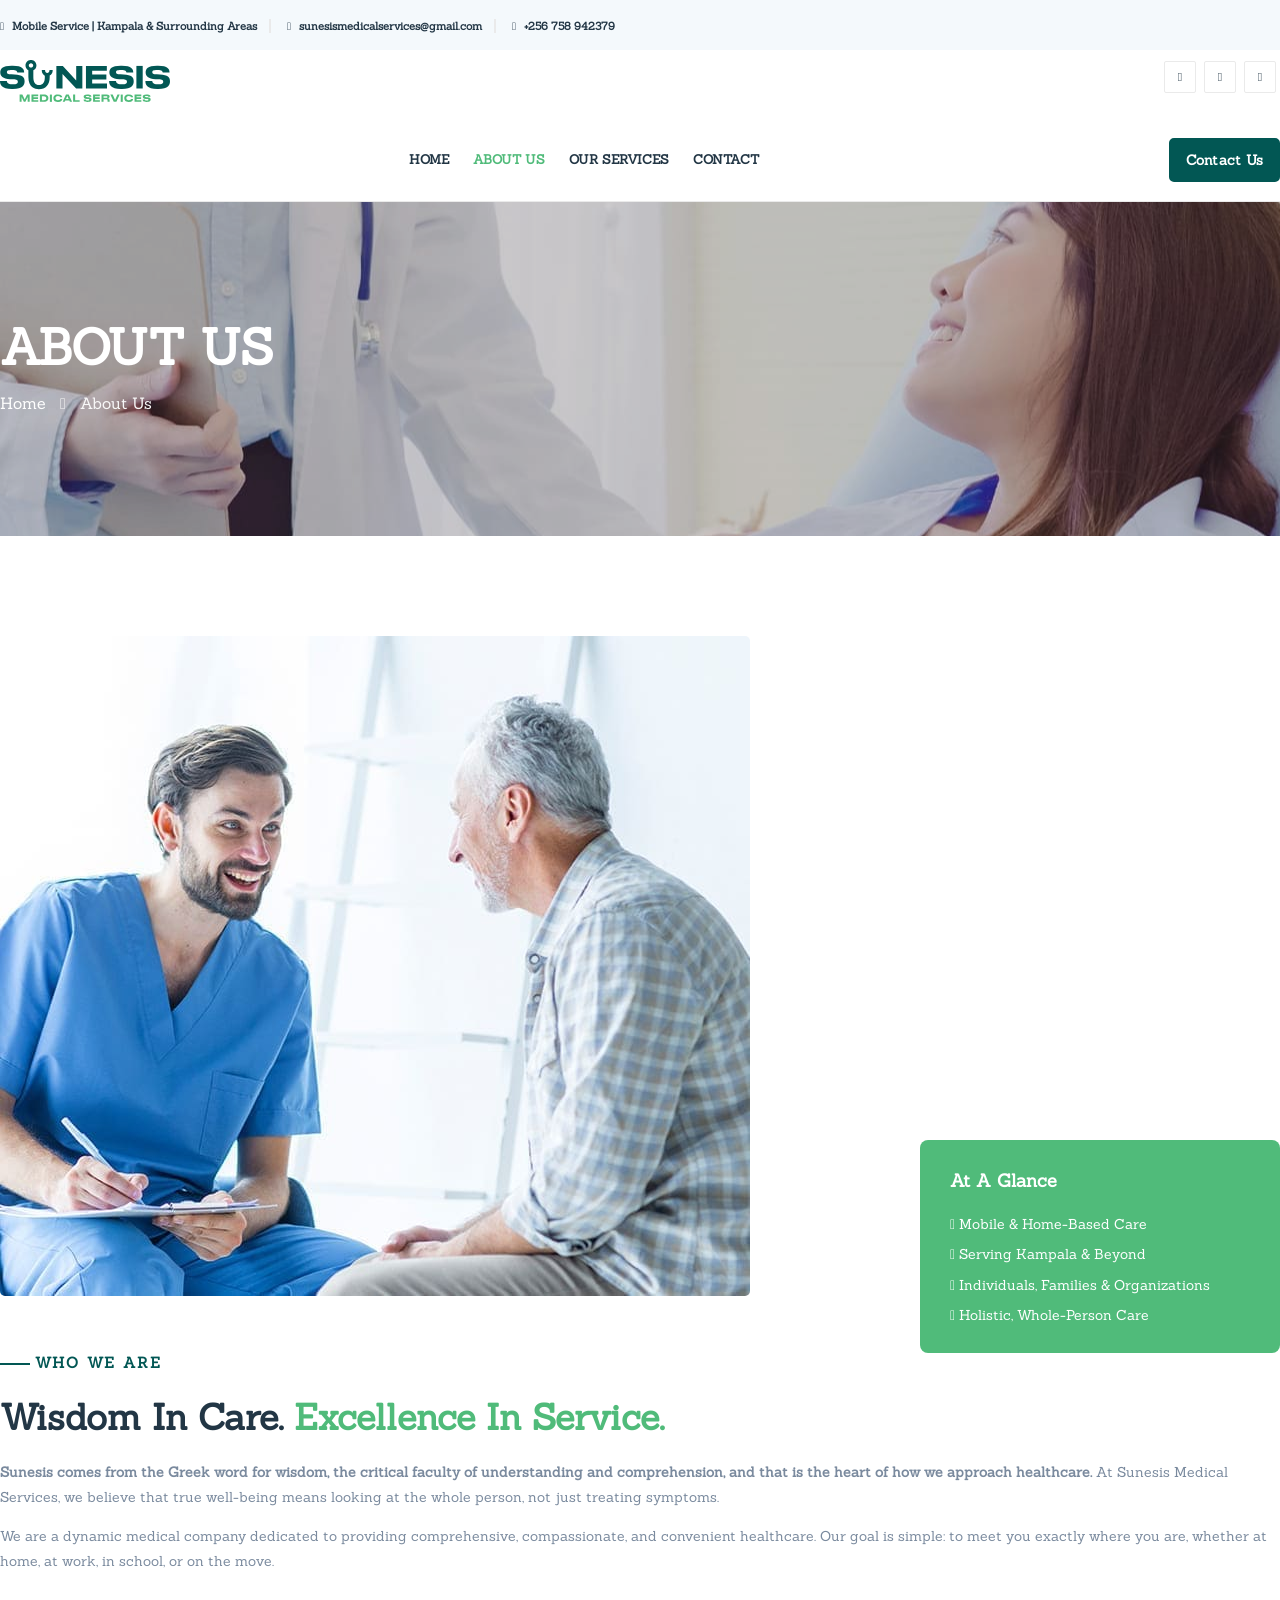
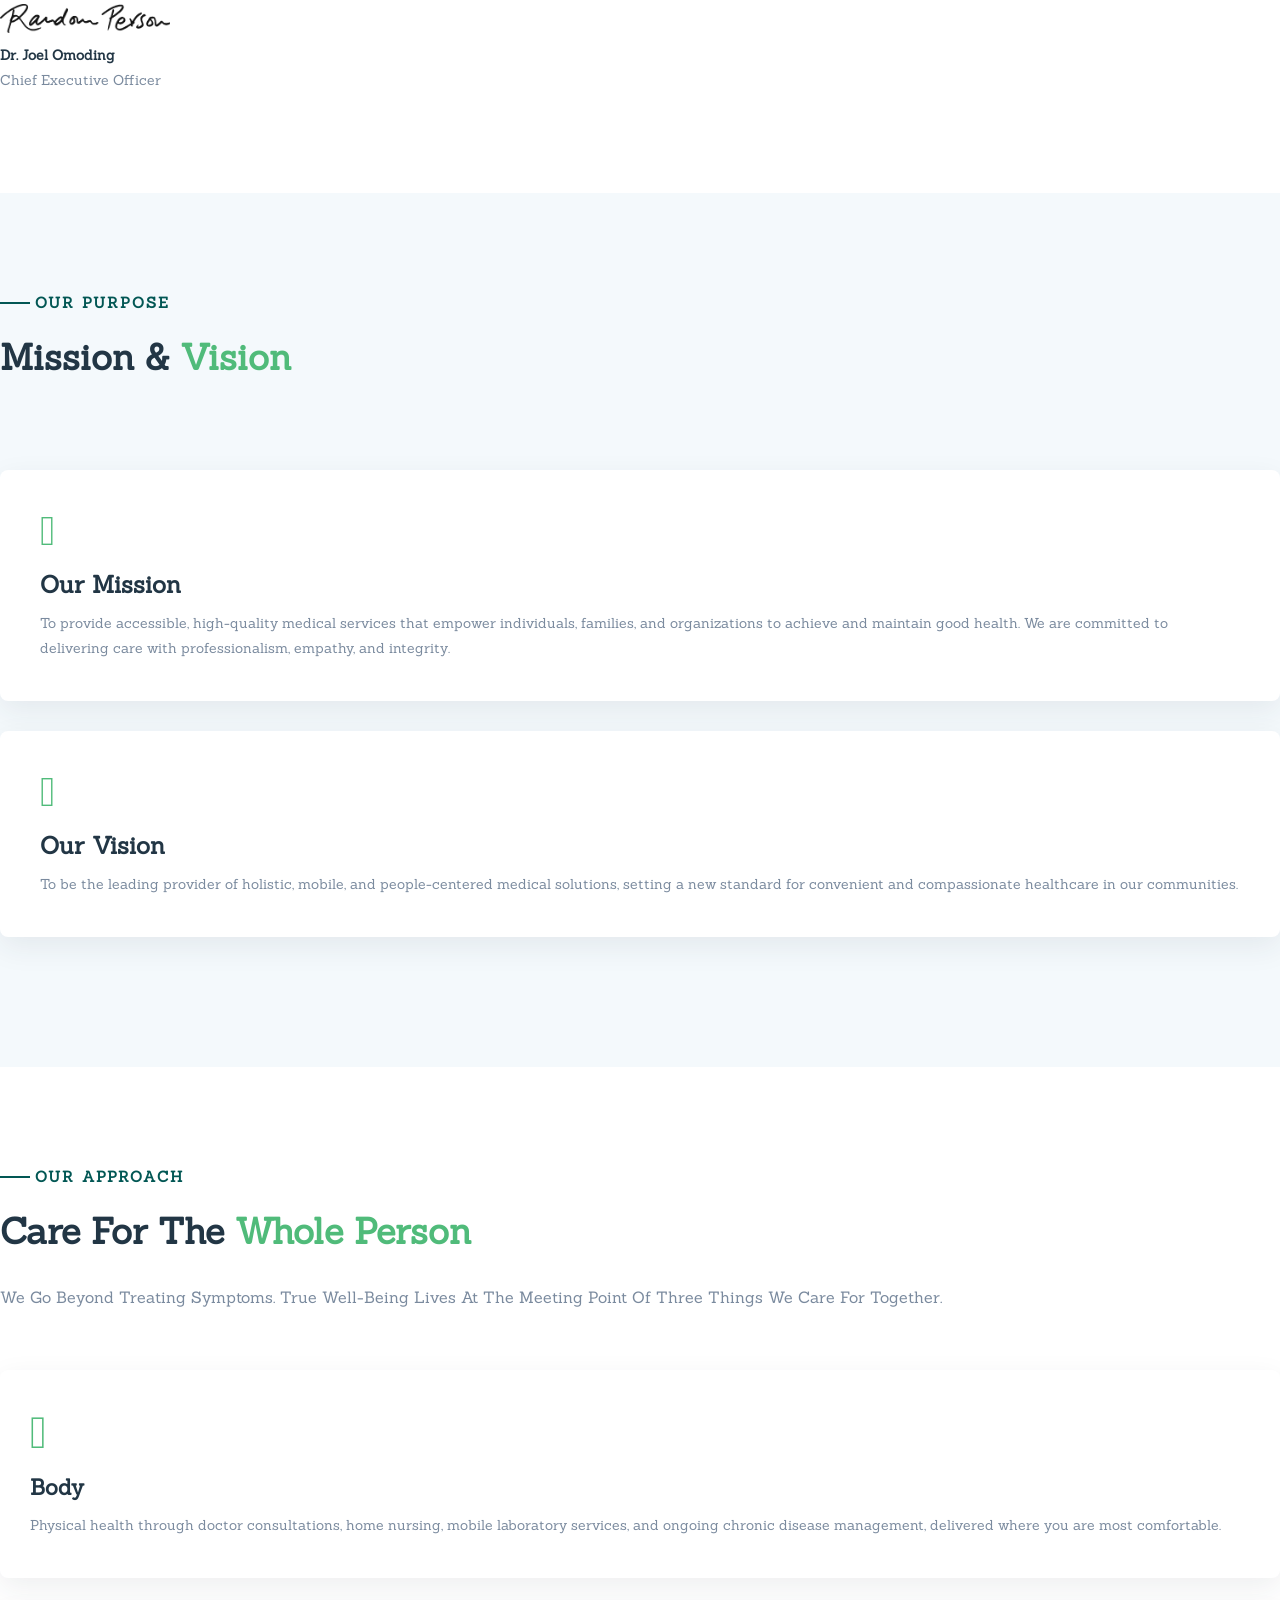
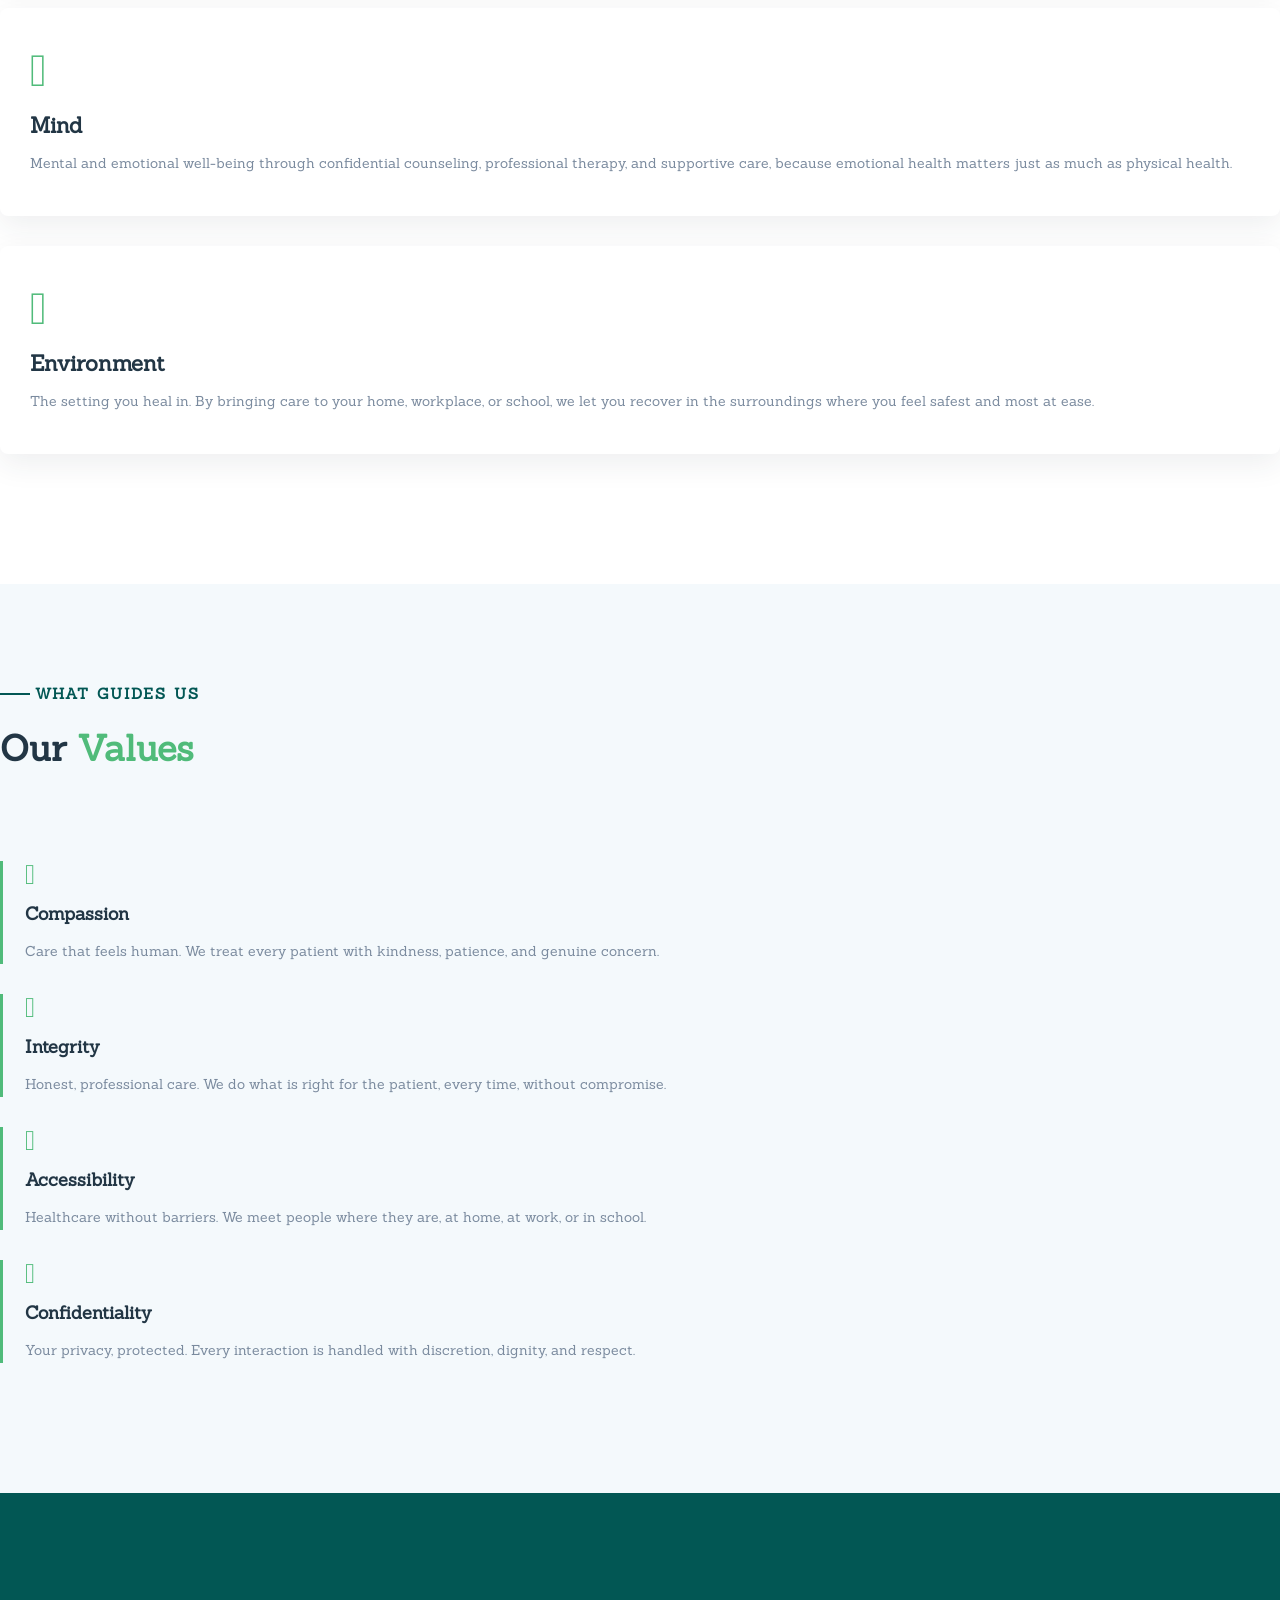
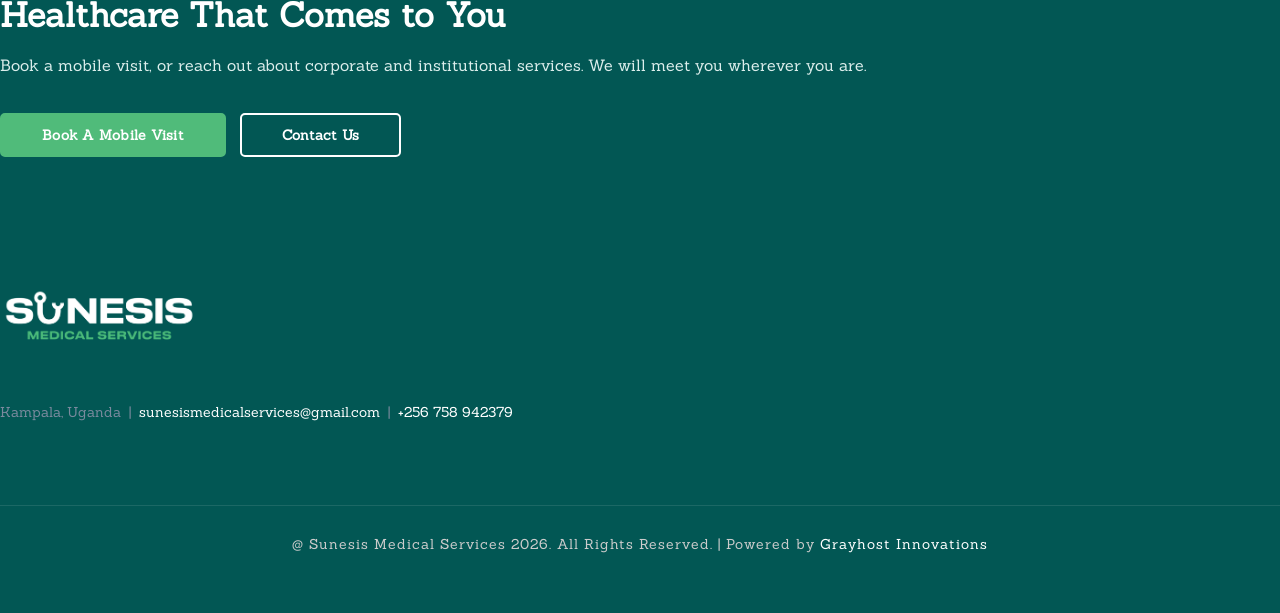
==== about-us.html @ 399898be "kk" ====
<!DOCTYPE html>
<html lang="en">

<head>
    <!-- :: Required Meta Tags -->
    <meta charset="utf-8">
    <meta http-equiv="X-UA-Compatible" content="IE=edge">
    <meta name="viewport" content="width=device-width, initial-scale=1, shrink-to-fit=no">

    <!-- :: SEO Meta Tags -->
    <meta name="description" content="Sunesis Medical Services is a mobile and holistic healthcare provider in Uganda, delivering professional medical care to individuals, families, schools, and organizations wherever they are.">
    <meta name="keywords" content="About Sunesis Medical, Mobile Doctor Uganda, Holistic Healthcare, Home Healthcare Kampala, Dr. Joel Omoding">
    <meta name="author" content="Sunesis Medical Services">

    <!-- :: Title -->
    <title>About Us | Sunesis Medical Services</title>

    <!-- :: Google Fonts -->
    <link href="https://fonts.googleapis.com/css2?family=Lato:wght@100;300;400;700;900&amp;display=swap" rel="stylesheet">
    <link href="https://fonts.googleapis.com/css2?family=Roboto:wght@100;300;400;500;700;900&amp;display=swap" rel="stylesheet">

    <!-- :: Font Awesome CSS -->
    <link rel="stylesheet" href="assets/fonts/fontawesome/css/all.min.css">

    <!-- :: Flaticon CSS -->
    <link rel="stylesheet" href="assets/fonts/flaticon/css/flaticon.css">

    <!-- :: Bootstrap CSS -->
    <link rel="stylesheet" href="assets/css/bootstrap.min.css">

    <!-- :: Animate CSS -->
    <link rel="stylesheet" href="assets/css/animate.css">

    <!-- :: lity CSS -->
    <link rel="stylesheet" href="assets/css/lity.min.css">

    <!-- :: Owl Carousel CSS -->
    <link rel="stylesheet" href="assets/css/owl.carousel.min.css">
    <link rel="stylesheet" href="assets/css/owl.theme.default.css">

    <!-- :: Style CSS -->
    <link rel="stylesheet" href="assets/css/style.css">

    <!-- :: Style Responsive CSS -->
    <link rel="stylesheet" href="assets/css/responsive.css">

    <!--[if lt IE 9]>
        <script src="https://oss.maxcdn.com/libs/html5shiv/3.7.0/html5shiv.js"></script>
        <script src="https://oss.maxcdn.com/libs/respond.js/1.4.2/respond.min.js"></script>
    <![endif]-->
</head>

<body>
    <!-- :: Top Bar -->
    <div class="top-bar">
        <div class="container">
            <div class="row">
                <div class="col-md-9">
                    <div class="contact-top-bar">
                        <a href="#"><i class="fas fa-map-marker-alt"></i> Mobile Service | Kampala & Surrounding Areas</a>
                        <a href="mailto:sunesismedicalservices@gmail.com"><i class="fas fa-envelope"></i> sunesismedicalservices@gmail.com</a>
                        <a href="tel:+256758942379"><i class="fas fa-phone"></i> +256 758 942379</a>
                    </div>
                </div>
                <div class="col-md-3">
                    <ul class="social-media-top-bar">
                        <li><a href="#" aria-label="Twitter"><i class="fab fa-twitter"></i></a></li>
                        <li><a href="#" aria-label="Instagram"><i class="fab fa-instagram"></i></a></li>
                        <li><a href="#" aria-label="LinkedIn"><i class="fab fa-linkedin-in"></i></a></li>
                    </ul>
                </div>
            </div>
        </div>
    </div>

    <!-- :: Navbar -->
    <nav class="nav-bar">
        <div class="container">
            <div class="row">
                <div class="col-lg-3">
                    <div class="nav-brand">
                        <a href="index.html" class="brand"><img class="img-fluid" src="assets/images/logo/logo-main.svg" width="170px" alt="Sunesis Medical Services"></a>
                        <button class="nav-bar-toggler"><i class="fas fa-bars"></i></button>
                    </div>
                </div>
                <div class="col-lg-9 small-menu">
                    <div class="nav-menu-links">
                        <ul class="menu-links" style="flex: 1; text-align: center;">
                            <li class="item">
                                <a href="index.html" class="item-link">Home</a>
                            </li>
                            <li class="item active">
                                <a href="about-us.html" class="item-link">About Us</a>
                            </li>
                            <li class="item">
                                <a href="services.html" class="item-link">Our Services</a>
                            </li>
                            <li class="item">
                                <a href="contact-us.html" class="item-link">Contact</a>
                            </li>
                        </ul>
                        <ul class="menu-links">
                            <li class="item">
                                <a href="contact-us.html" class="btn-2">Contact Us</a>
                            </li>
                        </ul>
                    </div>
                </div>
            </div>
        </div>
    </nav>

    <!-- :: Breadcrumb Header -->
    <section class="breadcrumb-header" id="page">
        <div class="overlay"></div>
        <div class="container">
            <div class="banner">
                <div class="head-info text-center">
                    <h1>About Us</h1>
                    <ul class="list-breadcrumb">
                        <li><a href="index.html">Home</a></li>
                        <li><i class="fas fa-angle-right"></i></li>
                        <li>About Us</li>
                    </ul>
                </div>
            </div>
        </div>
    </section>

    <!-- :: Who We Are -->
    <section class="about py-100" id="about">
        <div class="container">
            <div class="row">
                <div class="col-lg-6">
                    <div class="img-box">
                        <div class="about-img">
                            <img class="img-fluid" src="assets/images/about/01_about.jpg" alt="About Sunesis Medical Services">
                        </div>
                        <div class="open-hours">
                            <h5>At a Glance</h5>
                            <ul>
                                <li><i class="fas fa-check-circle"></i> Mobile &amp; Home-Based Care</li>
                                <li><i class="fas fa-check-circle"></i> Serving Kampala &amp; Beyond</li>
                                <li><i class="fas fa-check-circle"></i> Individuals, Families &amp; Organizations</li>
                                <li><i class="fas fa-check-circle"></i> Holistic, Whole-Person Care</li>
                            </ul>
                        </div>
                    </div>
                </div>
                <div class="col-lg-6">
                    <div class="text-box">
                        <div class="sec-title">
                            <h2>Who We Are</h2>
                            <h3>Wisdom in Care. <span>Excellence in Service.</span></h3>
                        </div>
                        <p><strong>Sunesis comes from the Greek word for wisdom, the critical faculty of understanding and comprehension, and that is the heart of how we approach healthcare.</strong> At Sunesis Medical Services, we believe that true well-being means looking at the whole person, not just treating symptoms.</p>

                        <p>We are a dynamic medical company dedicated to providing comprehensive, compassionate, and convenient healthcare. Our goal is simple: to meet you exactly where you are, whether at home, at work, in school, or on the move.</p>

                        <img class="img-fluid signature" src="assets/images/about/01_signature.png" alt="Signature">
                        <p style="margin-top: 10px; font-weight: 600; color: #223645;">Dr. Joel Omoding<br><span style="font-weight: 400; font-size: 0.9rem; color: #7A8A9E;">Chief Executive Officer</span></p>
                    </div>
                </div>
            </div>
        </div>
    </section>

    <!-- :: Mission & Vision -->
    <section class="py-100" style="background-color: #F4F9FC;">
        <div class="container">
            <div class="row">
                <div class="col-md-8 offset-md-2">
                    <div class="sec-title text-center">
                        <h2>Our Purpose</h2>
                        <h3>Mission &amp; <span>Vision</span></h3>
                    </div>
                </div>
            </div>
            <div class="row">
                <div class="col-lg-6 mb-30">
                    <div style="background:#fff; padding:40px; border-radius:8px; box-shadow:0 10px 30px rgba(34,54,69,0.08); height:100%;">
                        <i class="fas fa-bullseye" style="color:#50BB7A; font-size:42px; margin-bottom:22px; display:block;"></i>
                        <h4 style="color:#223645; font-size:24px; font-weight:600; margin-bottom:15px;">Our Mission</h4>
                        <p style="margin-bottom:0;">To provide accessible, high-quality medical services that empower individuals, families, and organizations to achieve and maintain good health. We are committed to delivering care with professionalism, empathy, and integrity.</p>
                    </div>
                </div>
                <div class="col-lg-6 mb-30">
                    <div style="background:#fff; padding:40px; border-radius:8px; box-shadow:0 10px 30px rgba(34,54,69,0.08); height:100%;">
                        <i class="fas fa-eye" style="color:#50BB7A; font-size:42px; margin-bottom:22px; display:block;"></i>
                        <h4 style="color:#223645; font-size:24px; font-weight:600; margin-bottom:15px;">Our Vision</h4>
                        <p style="margin-bottom:0;">To be the leading provider of holistic, mobile, and people-centered medical solutions, setting a new standard for convenient and compassionate healthcare in our communities.</p>
                    </div>
                </div>
            </div>
        </div>
    </section>

    <!-- :: Our Approach (Body, Mind, Environment) -->
    <section class="py-100">
        <div class="container">
            <div class="row">
                <div class="col-md-8 offset-md-2">
                    <div class="sec-title text-center">
                        <h2>Our Approach</h2>
                        <h3>Care for the <span>Whole Person</span></h3>
                        <p>We go beyond treating symptoms. True well-being lives at the meeting point of three things we care for together.</p>
                    </div>
                </div>
            </div>
            <div class="row">
                <div class="col-lg-4 mb-30">
                    <div style="background:#fff; padding:40px 30px; border-radius:8px; box-shadow:0 10px 30px rgba(34,54,69,0.08); height:100%;">
                        <i class="fas fa-heartbeat" style="color:#50BB7A; font-size:46px; margin-bottom:20px; display:block;"></i>
                        <h4 style="color:#223645; font-size:22px; font-weight:600; margin-bottom:15px;">Body</h4>
                        <p style="margin-bottom:0;">Physical health through doctor consultations, home nursing, mobile laboratory services, and ongoing chronic disease management, delivered where you are most comfortable.</p>
                    </div>
                </div>
                <div class="col-lg-4 mb-30">
                    <div style="background:#fff; padding:40px 30px; border-radius:8px; box-shadow:0 10px 30px rgba(34,54,69,0.08); height:100%;">
                        <i class="fas fa-brain" style="color:#50BB7A; font-size:46px; margin-bottom:20px; display:block;"></i>
                        <h4 style="color:#223645; font-size:22px; font-weight:600; margin-bottom:15px;">Mind</h4>
                        <p style="margin-bottom:0;">Mental and emotional well-being through confidential counseling, professional therapy, and supportive care, because emotional health matters just as much as physical health.</p>
                    </div>
                </div>
                <div class="col-lg-4 mb-30">
                    <div style="background:#fff; padding:40px 30px; border-radius:8px; box-shadow:0 10px 30px rgba(34,54,69,0.08); height:100%;">
                        <i class="fas fa-home" style="color:#50BB7A; font-size:46px; margin-bottom:20px; display:block;"></i>
                        <h4 style="color:#223645; font-size:22px; font-weight:600; margin-bottom:15px;">Environment</h4>
                        <p style="margin-bottom:0;">The setting you heal in. By bringing care to your home, workplace, or school, we let you recover in the surroundings where you feel safest and most at ease.</p>
                    </div>
                </div>
            </div>
        </div>
    </section>

    <!-- :: Our Values -->
    <section class="py-100" style="background-color: #F4F9FC;">
        <div class="container">
            <div class="row">
                <div class="col-md-8 offset-md-2">
                    <div class="sec-title text-center">
                        <h2>What Guides Us</h2>
                        <h3>Our <span>Values</span></h3>
                    </div>
                </div>
            </div>
            <div class="row">
                <div class="col-lg-3 col-md-6 mb-30">
                    <div style="border-left:3px solid #50BB7A; padding-left:22px;">
                        <i class="fas fa-heart" style="color:#50BB7A; font-size:28px; margin-bottom:14px; display:block;"></i>
                        <h5 style="color:#223645; font-size:18px; font-weight:600; margin-bottom:10px;">Compassion</h5>
                        <p style="margin-bottom:0;">Care that feels human. We treat every patient with kindness, patience, and genuine concern.</p>
                    </div>
                </div>
                <div class="col-lg-3 col-md-6 mb-30">
                    <div style="border-left:3px solid #50BB7A; padding-left:22px;">
                        <i class="fas fa-shield-alt" style="color:#50BB7A; font-size:28px; margin-bottom:14px; display:block;"></i>
                        <h5 style="color:#223645; font-size:18px; font-weight:600; margin-bottom:10px;">Integrity</h5>
                        <p style="margin-bottom:0;">Honest, professional care. We do what is right for the patient, every time, without compromise.</p>
                    </div>
                </div>
                <div class="col-lg-3 col-md-6 mb-30">
                    <div style="border-left:3px solid #50BB7A; padding-left:22px;">
                        <i class="fas fa-map-marker-alt" style="color:#50BB7A; font-size:28px; margin-bottom:14px; display:block;"></i>
                        <h5 style="color:#223645; font-size:18px; font-weight:600; margin-bottom:10px;">Accessibility</h5>
                        <p style="margin-bottom:0;">Healthcare without barriers. We meet people where they are, at home, at work, or in school.</p>
                    </div>
                </div>
                <div class="col-lg-3 col-md-6 mb-30">
                    <div style="border-left:3px solid #50BB7A; padding-left:22px;">
                        <i class="fas fa-lock" style="color:#50BB7A; font-size:28px; margin-bottom:14px; display:block;"></i>
                        <h5 style="color:#223645; font-size:18px; font-weight:600; margin-bottom:10px;">Confidentiality</h5>
                        <p style="margin-bottom:0;">Your privacy, protected. Every interaction is handled with discretion, dignity, and respect.</p>
                    </div>
                </div>
            </div>
        </div>
    </section>

    <!-- :: CTA -->
    <section class="py-100" style="background-color: #025754;">
        <div class="container">
            <div class="row">
                <div class="col-md-10 offset-md-1 text-center">
                    <h2 style="color:#fff; font-size:34px; font-weight:700; line-height:1.3; margin-bottom:15px;">Healthcare That Comes to You</h2>
                    <p style="color:#dceeec; font-size:16px; margin-bottom:35px;">Book a mobile visit, or reach out about corporate and institutional services. We will meet you wherever you are.</p>
                    <a href="appointment.html" class="btn-1">Book a Mobile Visit</a>
                    <a href="contact-us.html" class="btn-1" style="background-color:transparent; border:2px solid #fff; margin-left:10px;">Contact Us</a>
                </div>
            </div>
        </div>
    </section>

    <!-- :: Footer -->
    <footer class="footer" style="background-color: #025754; padding: 30px 0;">
        <div class="container">
            <div class="row">
                <div class="col-md-12 text-center">

                    <!-- Logo -->
                    <div class="logo">
                        <a href="index.html" class="brand"><img class="img-fluid" src="assets/images/logo/sunesis_dark_bg_logo.png" width="200" alt="Sunesis Medical Services"></a>
                    </div>

                    <!-- One-line contact -->
                    <p>Kampala, Uganda &nbsp;|&nbsp; <a href="mailto:sunesismedicalservices@gmail.com">sunesismedicalservices@gmail.com</a> &nbsp;|&nbsp; <a href="tel:+256758942379">+256 758 942379</a></p>

                </div>
            </div>
            <div class="reserved">&#64; Sunesis Medical Services 2026. All Rights Reserved. | Powered by <a href="https://grayhost.dev" target="_blank">Grayhost Innovations</a></div>
        </div>
    </footer>

    <!-- :: Scroll Up -->
    <div class="scroll-up">
        <a href="#page" class="move-section">
            <i class="fas fa-angle-up"></i>
        </a>
    </div>

    <!-- :: JS -->
    <!-- :: jQuery -->
    <script src="assets/js/jquery-3.4.1.js"></script>
    <!-- :: Popper -->
    <script src="assets/js/popper.min.js"></script>
    <!-- :: Bootstrap -->
    <script src="assets/js/bootstrap.min.js"></script>
    <!-- :: WOW -->
    <script src="assets/js/wow.min.js"></script>
    <!-- :: Owl Carousel -->
    <script src="assets/js/owl.carousel.min.js"></script>
    <!-- :: Lity -->
    <script src="assets/js/lity.min.js"></script>
    <!-- :: Waypoints -->
    <script src="assets/js/jquery.waypoints.min.js"></script>
    <!-- :: CounterUp -->
    <script src="assets/js/jquery.counterup.min.js"></script>
    <!-- :: Main -->
    <script src="assets/js/main.js"></script>
</body>
</html>
---- assets/css/style.css ----
@import url('https://fonts.googleapis.com/css2?family=Montserrat:ital,wght@0,100..900;1,100..900&family=Sanchez:ital@0;1&display=swap');
/* :: All Transition */
* {
    -webkit-transition: all 0.3s ease;
    -o-transition: all 0.3s ease;
    transition: all 0.3s ease;
    outline: none;
}

/* :: Body */
body {
    position: relative;
    margin: 0;
    padding: 0;
     font-family: "Sanchez", serif;
    line-height: 22px;
    background-color: #FFFFFF;
    font-size: 13px;
    font-weight: 400;
    color: #7A8A9E;
}
ul {
    padding: 0;
    margin: 0;
    list-style: none;
}
::-moz-selection {
    background-color: #50BB7A;
    color: #FFF;
    text-shadow: none;
}
::selection {
    background-color: #50BB7A;
    color: #FFF;
    text-shadow: none;
}
a,
a:hover,
a:focus,
button:focus {
    text-decoration: none;
    color: #FFF;
}

/* :: Typography */
h1,
h2,
h3,
h4,
h5,
h6 {
     font-family: "Sanchez", serif;
    margin: 0;
    padding: 0;
}
p {
    color: #7A8A9E;
    font-size: 14px;
    font-weight: 400;
     font-family: "Sanchez", serif;
    line-height: 25px;
}

/* :: Display Table */
.display-table {
    width: 100%;
    height: 100%;
    display: table;
    position: relative;
}
.table-cell {
    display: table-cell;
    vertical-align: middle;
    min-height: 100%;
    height: 625px;
}

/* :: My Classes */
.py-100 {
    padding: 100px 0;
}
.py-100-70 {
    padding: 100px 0 70px 0;
}
.py-100-60 {
    padding: 100px 0 60px 0;
}
.mb-30 {
    margin-bottom: 30px;
}
.container {
    position: relative;
    z-index: 4;
}
.overlay {
    width: 100%;
    height: 100%;
    position: absolute;
    left: 0;
    top: 0;
    pointer-events: none;
    background-color: rgba(50, 50, 50, 0.2);
}
.sec-title{
    margin-bottom: 60px;
    overflow: hidden;
    position: relative;
}
.sec-title h2{
    text-transform: uppercase;
    display: inline-block;
    position: relative;
    z-index: 0;
    color: #025754;
    font-size: 15px;
    font-weight: 600;
    line-height: 1.1;
    letter-spacing: 2px;
    margin-left: 35px;
}
.sec-title h2:after{
    content: '';
    position: absolute;
    background-color: #025754;
    width: 30px;
    height: 2px;
    left: -35px;
    top: 50%;
    -webkit-transform: translateY(-50%);
        -ms-transform: translateY(-50%);
            transform: translateY(-50%);
}
.sec-title h3{
    color: #223645;
    font-size: 36px;
    font-weight: 700;
    text-transform: capitalize;
    margin-bottom: 30px;
    margin-top: 20px;
    line-height: 45px;
}
.sec-title h3 span{
    color: #50BB7A;
}
.sec-title ul{
    margin-bottom: 30px;
}
.sec-title ul li{
    width: 30px;
    background-color: #025754;
    height: 2px;
    display: inline-block;
    margin: 0 5px;
}
.sec-title ul li:nth-of-type(2){
    width: 60px;
}
.sec-title p{
    color: #7A8A9E;
    font-size: 16px;
    font-weight: 400;
    line-height: 26px;
    margin-bottom: 0;
    text-transform: capitalize;
}
.btn-1 {
    background-color: #50BB7A;
    font-size: 14px;
    color: #fff;
    text-transform: capitalize;
    padding: 0 40px;
    line-height: 40px;
    border-radius: 0;
     font-family: "Sanchez", serif;
    letter-spacing: 0.25px;
    position: relative;
    display: inline-block;
    text-align: center;
    font-weight: 600;
    border: 2px solid #50BB7A;
    border-radius: 5px;
}
.btn-1:hover{
    background-color: #223645;
    border: 2px solid #223645;
}
.btn-2 {
    background-color: #025754;
    font-size: 14px;
    color: #fff;
    text-transform: capitalize;
    padding: 0 40px;
    line-height: 40px;
    border-radius: 0;
     font-family: "Sanchez", serif;
    letter-spacing: 0.25px;
    position: relative;
    display: inline-block;
    text-align: center;
    font-weight: 600;
    border: 2px solid #025754;
    border-radius: 5px;
}
.btn-2:hover{
    background-color: #50BB7A;
    border: 2px solid #50BB7A;
}

/* :: Loading */
.loading {
    position: fixed;
    width: 100%;
    height: 100%;
    background-color: #FFF;
    left: 0;
    top: 0;
    z-index: 99999;
    -webkit-transition: unset;
    -o-transition: unset;
    transition: unset;
}
.loading .loading-box {
    display: -webkit-box;
    display: -ms-flexbox;
    display: flex;
    position: absolute;
    width: 100%;
    height: 100%;
    top: 0;
    left: 0;
    -webkit-box-pack: center;
        -ms-flex-pack: center;
            justify-content: center;
    -webkit-box-align: center;
        -ms-flex-align: center;
            align-items: center;
    background-color: #FFF;
}
.loading .loading-box .loader {
    display: -webkit-box;
    display: -ms-flexbox;
    display: flex;
    position: relative;
    width: 250px;
    height: 88px;
    -webkit-transform: scale(0.7);
        -ms-transform: scale(0.7);
            transform: scale(0.7);
}
.loading .loading-box .loader .wave {
    display: -webkit-box;
    display: -ms-flexbox;
    display: flex;
    -webkit-box-pack: justify;
        -ms-flex-pack: justify;
            justify-content: space-between;
    position: absolute;
    left: 0;
    top: 0;
    height: 100%;
    width: 100%;
    -webkit-perspective: 100px;
            perspective: 100px;
}

.wave > div {
    position: relative;
    width: 16px;
    height: 16px;
    border-radius: 100%;
}

.wave > div::before {
    content: '';
    position: absolute;
    top: 0;
    left: 0;
    width: 100%;
    height: 100%;
    background-color: #50BB7A;
    border-radius: 50%;
}

.top-wave > div::before {
    background-color: #025754;
}
.top-wave > div {
    animation: move 3s ease-in-out infinite reverse;
}
.top-wave > div::before {
    animation: grow 3s linear infinite reverse;
}
.bottom-wave > div {
    -webkit-animation: move 3s ease-in-out infinite;
            animation: move 3s ease-in-out infinite;
}
.bottom-wave > div::before {
    -webkit-animation: grow 3s linear infinite;
            animation: grow 3s linear infinite;
}
.wave > div:nth-child(10) {
    -webkit-animation-delay: 0s;
            animation-delay: 0s;
}
.wave > div:nth-child(9) {
    -webkit-animation-delay: -0.1s;
            animation-delay: -0.1s;
}
.wave > div:nth-child(8) {
    -webkit-animation-delay: -0.2s;
            animation-delay: -0.2s;
}
.wave > div:nth-child(7) {
    -webkit-animation-delay: -0.3s;
            animation-delay: -0.3s;
}
.wave > div:nth-child(6) {
    -webkit-animation-delay: -0.4s;
            animation-delay: -0.4s;
}
.wave > div:nth-child(5) {
    -webkit-animation-delay: -0.5s;
            animation-delay: -0.5s;
}
.wave > div:nth-child(4) {
    -webkit-animation-delay: -0.6s;
            animation-delay: -0.6s;
}
.wave > div:nth-child(3) {
    -webkit-animation-delay: -0.7s;
            animation-delay: -0.7s;
}
.wave > div:nth-child(2) {
    -webkit-animation-delay: -0.8s;
            animation-delay: -0.8s;
}
.wave > div:nth-child(1) {
    -webkit-animation-delay: -0.9s;
            animation-delay: -0.9s;
}
.bottom-wave > div:nth-child(10) {
    -webkit-animation-delay: 0.75s;
            animation-delay: 0.75s;
}
.bottom-wave > div:nth-child(9) {
    -webkit-animation-delay: 0.65s;
            animation-delay: 0.65s;
}
.bottom-wave > div:nth-child(8) {
    -webkit-animation-delay: 0.55s;
            animation-delay: 0.55s;
}
.bottom-wave > div:nth-child(7) {
    -webkit-animation-delay: 0.45s;
            animation-delay: 0.45s;
}
.bottom-wave > div:nth-child(6) {
    -webkit-animation-delay: 0.35s;
            animation-delay: 0.35s;
}
.bottom-wave > div:nth-child(5) {
    -webkit-animation-delay: 0.25s;
            animation-delay: 0.25s;
}
.bottom-wave > div:nth-child(4) {
    -webkit-animation-delay: 0.15s;
            animation-delay: 0.15s;
}
.bottom-wave > div:nth-child(3) {
    -webkit-animation-delay: 0.05s;
            animation-delay: 0.05s;
}
.bottom-wave > div:nth-child(2) {
    -webkit-animation-delay: -0.05s;
            animation-delay: -0.05s;
}
.bottom-wave > div:nth-child(1) {
    -webkit-animation-delay: -0.15s;
            animation-delay: -0.15s;
}
@-webkit-keyframes move {
    0% {
        -webkit-transform: translateY(0px);
                transform: translateY(0px);
    }
    25% {
        -webkit-transform: translateY(88px);
                transform: translateY(88px);
    }
    50% {
        -webkit-transform: translateY(0px);
                transform: translateY(0px);
    }
    75% {
        -webkit-transform: translateY(88px);
                transform: translateY(88px);
    }
    100% {
        -webkit-transform: translateY(0px);
                transform: translateY(0px);
    }

}
@keyframes move {
    0% {
        -webkit-transform: translateY(0px);
                transform: translateY(0px);
    }
    25% {
        -webkit-transform: translateY(88px);
                transform: translateY(88px);
    }
    50% {
        -webkit-transform: translateY(0px);
                transform: translateY(0px);
    }
    75% {
        -webkit-transform: translateY(88px);
                transform: translateY(88px);
    }
    100% {
        -webkit-transform: translateY(0px);
                transform: translateY(0px);
    }

}
@-webkit-keyframes grow {
    0%,
    50%,
    75%,
    100% {
        -webkit-transform: scaleX(0.7) scaleY(0.7);
                transform: scaleX(0.7) scaleY(0.7);
    }
    10%,
    60% {
        -webkit-transform: scaleX(1) scaleY(1);
                transform: scaleX(1) scaleY(1);
    }
    35%,
    85% {
        -webkit-transform: scaleX(0.4) scaleY(0.4);
                transform: scaleX(0.4) scaleY(0.4);
    }
}
@keyframes grow {
    0%,
    50%,
    75%,
    100% {
        -webkit-transform: scaleX(0.7) scaleY(0.7);
                transform: scaleX(0.7) scaleY(0.7);
    }
    10%,
    60% {
        -webkit-transform: scaleX(1) scaleY(1);
                transform: scaleX(1) scaleY(1);
    }
    35%,
    85% {
        -webkit-transform: scaleX(0.4) scaleY(0.4);
                transform: scaleX(0.4) scaleY(0.4);
    }
}

/* :: Top Bar */
.top-bar{
    background-color: #F4F9FC;
    height: 50px;
    line-height: 50px;
    font-size: 14px;
    position: relative;
    z-index: 25;
}
.top-bar .contact-top-bar a{
    color: #223645;
    font-weight: 600;
    border-right: 2px solid #EAEAEA;
    padding-right: 12px;
    margin-right: 12px;
    font-size: 11px;
     font-family: "Sanchez", serif;
}
.top-bar .contact-top-bar a:last-of-type{
    border-right: 0;
    padding-right: 0;
    margin-right: 0;
}
.top-bar .contact-top-bar a i{
    margin-right: 5px;
}
.top-bar .social-media-top-bar{
    text-align: right
}
.top-bar .social-media-top-bar li{
    display: inline-block;
    margin: 0 4px 0 0;
}
.top-bar .social-media-top-bar li a{
    display: inline-block;
    text-align: center;
    color: #223645;
    border-radius: 2px;
    background-color: #FFF;
    font-size: 12px;
    width: 30px;
    height: 30px;
    line-height: 30px;
    border: 1px solid #EAEAEA;
}
.top-bar .social-media-top-bar li:hover a{
    background-color: #50BB7A;
    border-color: #50BB7A;
    color: #FFF;
}

/* :: Navbar */
.nav-bar{
    background-color: #FFF;
    border-bottom: 1px solid #EAEAEA;
    position: relative;
    z-index: 10;
}
.nav-bar.active{
    position: fixed;
    top: 0;
    right: 0;
    left: 0;
    z-index: 1030;
}
.nav-bar .nav-brand a.brand{
    display: inline-block;
    padding: 10px 0;
}
.nav-bar .nav-brand .nav-bar-toggler{
    display: none;
}
.nav-bar .nav-menu-links{
    display: -webkit-box;
    display: -ms-flexbox;
    display: flex;
    -ms-flex-wrap: wrap;
        flex-wrap: wrap;
    -webkit-box-align: center;
        -ms-flex-align: center;
            align-items: center;
    -webkit-box-pack: justify;
        -ms-flex-pack: justify;
            justify-content: space-between;
}
.nav-bar .nav-menu-links .menu-links{
    display: inline-block;
}
.nav-bar .nav-menu-links .menu-links .item{
    display: inline-block;
    position: relative;
}
.nav-bar .nav-menu-links .menu-links .item .item-link{
    color: #223645;
    font-size: 13px;
    font-weight: 700;
    padding: 30px 0;
     font-family: "Sanchez", serif;
    margin: 0 20px 0 0px;
    position: relative;
    display: block;
    text-transform: uppercase;
}
.nav-bar .nav-menu-links .menu-links .item:hover .item-link,
.nav-bar .nav-menu-links .menu-links .item.active .item-link{
    color: #50BB7A;
}
.nav-bar .nav-menu-links .menu-links .item:last-of-type .item-link{
    margin: 0;
}
.nav-bar .nav-menu-links .menu-links .item.has-menu .item-link:after{
    content: '';
    display: inline-block;
    margin-left: 5px;
    vertical-align: .255em;
    border-top: 5px solid;
    border-right: 5px solid transparent;
    border-bottom: 0;
    border-left: 5px solid transparent;
}
.nav-bar .nav-menu-links .menu-links .item.has-menu .sub-menu{
    position: absolute;
    top: 100%;
    left: 0;
    width: 220px;
    background-color: #FFF;
    -webkit-box-shadow: 0px 3px 9px 0px rgba(0, 0, 0, 0.1);
            box-shadow: 0px 3px 9px 0px rgba(0, 0, 0, 0.1);
    border: 0;
    border-top: 4px solid #50BB7A;
    border-radius: 0;
    padding: 0;
    margin: 0 0 20px 0;
    display: none;
    -webkit-transition: unset;
    -o-transition: unset;
    transition: unset;
}
.nav-bar .nav-menu-links .menu-links .item.has-menu .sub-menu li a{
    opacity: 0.5;
    display: block;
    text-transform: capitalize;
    color: #223645;
    font-size: 14px;
    font-weight: 600;
    padding: 12px 22px;
    background-color: transparent;
    border-bottom: 1px solid #EAEAEA;
}
.nav-bar .nav-menu-links .menu-links .item.has-menu .sub-menu li:hover a{
    opacity: 1;
}
.nav-bar .nav-menu-links .menu-links .item a.btn-2{
    padding: 0 15px;
}

/* :: Header */
.header{
    overflow: hidden;
    position: relative;
}

.header.header-2{
    background-image: url(../images/header/05_header.jpg);
    height: 625px;
    color: #FFF;
    position: relative;
    background-position: center;
    background-repeat: no-repeat;
    background-size: cover;
}
.header.header-2 .overlay{
    background-color: rgba(50, 50, 50, 0.45)
}
.header.header-2 .header-hero,
.header.header-2 .header-hero.owl-carousel .owl-stage-outer{
    height: 100%;
}
.header.header-2 .header-hero.owl-carousel .owl-stage{
    height: 100%;
    display: flex;
    flex-wrap: wrap;
    align-content: center;
}
.header .cover-background{
    height: 625px;
    color: #FFF;
    position: relative;
    background-position: center;
    background-repeat: no-repeat;
    background-size: cover;
}
.header.header-2 .header-hero .head-info{
    height: 100%;
    display: flex;
    flex-wrap: wrap;
    align-content: center;
}
.header .cover-background .banner .head-info .top-handline,
.header.header-2 .header-hero .head-info .top-handline{
    line-height: 23px;
    font-weight: 700;
    font-size: 14px;
    margin-bottom: 12px;
    width: 100%
}
.header .cover-background .banner .head-info .handline{
    color: #FFF;
    text-transform: uppercase;
    font-weight: 800;
    line-height: 1.2;
    font-size: 60px;
    margin-bottom: 30px;
}
.header.header-2 .header-hero .head-info .handline{
    color: #FFF;
    text-transform: uppercase;
    font-weight: 800;
    line-height: 1.2;
    font-size: 50px;
    margin-bottom: 30px;
}
.header .cover-background .banner .head-info p{
    text-transform: capitalize;
    font-size: 18px;
    color: rgb(248, 248, 248);
    font-weight: 600;
    line-height: 27px;
    margin-bottom: 30px;
}
.header.header-2 .header-hero .head-info .buttons{
    width: 100%;
}
.header .cover-background .banner .head-info .buttons .btn-1,
.header.header-2 .header-hero .head-info .buttons .btn-1{
    margin-right: 20px;
}
.header.header-2 .header-hero .img-box{

}
.header.header-2 .header-hero .img-box img{
    border-radius: 50%;
}
.header .header-hero.owl-theme .owl-nav
.header.header-2 .header-hero.owl-theme .owl-nav{
    position: absolute;
    margin: 0;
    top: 50%;
    -webkit-transform: translateY(-50%);
        -ms-transform: translateY(-50%);
            transform: translateY(-50%);
    width: 100%;
}
.header .header-hero.owl-carousel .owl-nav button.owl-prev,
.header.header-2 .header-hero.owl-carousel .owl-nav button.owl-prev{
    width: 45px;
    height: 45px;
    color: #FFF;
    text-align: center;
    line-height: 45px;
    font-size: 20px;
    background: rgba(34, 34, 34, 0.5);
    border-radius: 4px;
    margin: 0;
    position: absolute;
    left: 10px;
    outline: none;
    opacity: 0;
}
.header .header-hero.owl-carousel .owl-nav button.owl-next,
.header.header-2 .header-hero.owl-carousel .owl-nav button.owl-next{
    width: 45px;
    height: 45px;
    color: #FFF;
    text-align: center;
    line-height: 45px;
    font-size: 20px;
    background: rgba(34, 34, 34, 0.5);
    border-radius: 4px;
    margin: 0;
    position: absolute;
    right: 10px;
    outline: none;
    opacity: 0;
}
.header .header-hero.owl-carousel .owl-nav button.owl-prev:hover,
.header .header-hero.owl-carousel .owl-nav button.owl-next:hover,
.header.header-2 .header-hero.owl-carousel .owl-nav button.owl-prev:hover,
.header.header-2 .header-hero.owl-carousel .owl-nav button.owl-next:hover{
    background-color: #50BB7A;
    opacity: 1;
}
.header .header-hero.owl-theme .owl-dots,
.header.header-2 .header-hero.owl-theme .owl-dots{
    position: absolute;
    bottom: 5%;
    width: 100%;
    line-height: 1;
}
.header .header-hero.owl-theme .owl-dots button,
.header.header-2 .header-hero.owl-theme .owl-dots button{
    outline: none;
}
.header .header-hero.owl-theme .owl-dots .owl-dot span,
.header.header-2 .header-hero.owl-theme .owl-dots .owl-dot span{
    width: 20px;
    height: 10px;
    background-color: #FFF;
    border-radius: 2px;
    margin: 0 5px;
}
.header .header-hero.owl-theme .owl-dots .owl-dot.active span,
.header.header-2 .header-hero.owl-theme .owl-dots .owl-dot.active span{
    background-color: #50BB7A;
    width: 40px;
}

/* :: About */
.about .img-box{
    position: relative;
    margin-bottom: 50px;
    margin-right: 50px;
}
.about .img-box .about-img img{
    border-radius: 5px;
}
.open-hours{
    position: absolute;
    bottom: -50px;
    right: -50px;
    background-color: #50BB7A;
    padding: 30px;
    color: #FFF;
    border-radius: 8px;
    width: 300px;
}
.open-hours h5{
    font-weight: 600;
    margin-bottom: 25px;
    text-transform: capitalize;
    color: #FFF;
    font-size: 18px;
}
.open-hours ul li{
    font-size: 14px;
    font-weight: 500;
    line-height: 1.1;
    text-transform: capitalize;
    margin-top: 15px;
    display: block;
}
.open-hours ul li:first-of-type{
    margin-top: 0;
}
.open-hours ul li span{
    float: right;
    font-weight: bold;
}
.about .text-box .sec-title{
    margin-bottom: 20px;
}
.about .text-box .sec-title h3{
    margin-bottom: 0px
}
.about .text-box p:last-of-type{
    margin-bottom: 0;
}
.about .text-box .signature{
    display: block;
    width: 170px;
    margin-top: 30px;
}
.about .text-box .btn-2{
    margin-top: 30px;
}

/* :: Services */
.services{
    background-color: #F4F9FC;
}
.services .item-services{
    padding: 50px 50px 30px 50px;
    background-color: #FFF;
    border-radius: 5px;
}
.services .item-services:hover{
    background-color: #50BB7A;
}
.services .item-services i.icon-item{
    color: #50BB7A;
    font-size: 50px;
    line-height: 1;
    margin-bottom: 30px;
    display: block;
}
.services .item-services h4{
    color: #223645;
    font-size: 22px;
    font-weight: 500;
    margin-bottom: 15px;
}
.services .item-services p{
    margin-bottom: 0;
}
.services .item-services a{
    display: block;
    border-top: 2px solid #EAEAEA;
    color: #223645;
    margin-top: 30px;
    padding-top: 30px;
    font-size: 15px;
    line-height: 1;
    font-weight: 600;
    position: relative;
}
.services .item-services:hover i.icon-item,
.services .item-services:hover h4,
.services .item-services:hover p,
.services .item-services:hover a{
    color: #FFF;
}
.services .item-services a i{
    float: right;
    font-size: 13px;
}
.services .services-box.owl-theme .owl-dots{
    display: none;
}
.services .services-box.owl-theme .owl-nav{
    line-height: 1;
    margin-top: 30px;
}
.services .services-box.owl-carousel .owl-nav button.owl-next,
.services .services-box.owl-carousel .owl-nav button.owl-prev{
    outline: none;
}
.services .services-box.owl-carousel .owl-nav button.owl-next:hover,
.services .services-box.owl-carousel .owl-nav button.owl-prev:hover{
    background-color: transparent;
}
.services .services-box.owl-carousel .owl-nav button.owl-next i,
.services .services-box.owl-carousel .owl-nav button.owl-prev i{
    background-color: #50BB7A;
    font-size: 14px;
    color: #fff;
    text-transform: capitalize;
    width: 44px;
    height: 44px;
    line-height: 44px;
    position: relative;
    text-align: center;
    font-weight: 600;
    border-radius: 5px;
}
.services .services-box.owl-carousel .owl-nav button.owl-next:hover i,
.services .services-box.owl-carousel .owl-nav button.owl-prev:hover i{
    background-color: #223645;
}
.services.single{

}
.services.single .img-box img{
    border-top-left-radius: 5px;
    border-top-right-radius: 5px;
}
.services.single .text-box{
    padding: 30px;
    background-color: #FFF;
    border-bottom-left-radius: 5px;
    border-bottom-right-radius: 5px;
    border: 1px solid transparent;
    box-shadow: 0 0 30px 0 rgba(34, 54, 69, 0.09);
}
.services.single .text-box p:last-of-type{
    margin-bottom: 30px;
}
.services.single .text-box ul{

}
.services.single .text-box ul li{
    display: inline-block;
    position: relative;
    font-size: 14px;
    font-weight: 500;
    color: #223645;
    margin-bottom: 10px;
    text-transform: capitalize;
}
.services.single .text-box ul li:last-of-type{
    margin-bottom: 0;
}
.services.single .text-box ul i{
    font-size: 10px;
    margin-right: 10px;
    color: #50BB7A;
    background-color: rgba(66, 179, 229, 0.1);
    padding: 8px;
    border-radius: 5px;
}

/* :: Features */
.features.one{
    padding-top: 0;
}
.features .features-one .sec-title{
    margin-bottom: 12px;
}
.features .features-one .sec-title h3{
    margin-bottom: 0;
    font-size: 18px;
    font-weight: 600;
    line-height: 1.5;
}
.features .features-one p:last-of-type{
    margin-bottom: 0;
}
.features .features-one img{
    width: 200px;
    margin-top: 30px;
}
.features .features-watch{
    position: relative;
    margin-bottom: 60px;
    margin-left: 30px;
}
.features .features-watch .about-img{
    position: relative;
}
.features .features-watch .about-img::after{
    content: '';
    position: absolute;
    background-color: #50BB7A;
    width: 50px;
    height: 95%;
    left: -30px;
    bottom: -60px;
    z-index: -1;
    border-radius: 5px;
}
.features .features-watch .about-img img{
    border-radius: 5px;
}
.features .features-watch .watch{
    position: absolute;
    bottom: -60px;
}
.features .features-watch .watch a{
    background-color: #50BB7A;
    color: #FFF;
    height: 60px;
    display: block;
    line-height: 60px;
    font-size: 14px;
    font-weight: 600;
    padding: 0 30px;
    border-bottom-right-radius: 5px;
}
.features .features-watch .watch a i{
    padding-right: 10px;
}
.features .features-two .item-features{
    margin-bottom: 30px;
}
.features .features-two .item-features:last-of-type{
    margin-bottom: 0px;
}
.features .features-two .item-features i.icon-item{
    float: left;
    font-size: 10px;
    color: #50BB7A;
    background-color: rgba(66, 179, 229, 0.1);
    padding: 8px;
    border-radius: 5px;
}
.features .features-two .item-features .text-item{
    padding-left: 34px;
}
.features .features-two .item-features .text-item h5{
    display: inline-block;
    position: relative;
    font-size: 16px;
    font-weight: 600;
    color: #223645;
    margin-bottom: 10px;
    text-transform: capitalize;
}
.features .features-two .item-features .text-item p{
    margin-bottom: 0;
}

/* :: Testimonials */
.testimonials .col-md-6{
    padding: 0;
}
.testimonials .testimonials-img-box{
    background-image: url(../images/testimonials/01_testimonials.jpg);
    background-position: left;
    background-repeat: no-repeat;
    background-size: cover;
    position: relative;
}
.testimonials .testimonials-img-box .img-box{
    height: 600px;
}
.testimonials .testimonials-img-box .statistic{
    width: 300px;
    background-color: #50BB7A;
    position: absolute;
    bottom: 0;
    left: 0;
    border-top-right-radius: 5px;
    padding: 30px;
}
.testimonials .testimonials-img-box .statistic .statistic-item .icon-item{
    color: #FFF;
    font-size: 50px;
    line-height: 1;
    margin-bottom: 30px;
    display: block;
}
.testimonials .testimonials-img-box .statistic .statistic-item .box-count .count{
    font-size: 38px;
    font-weight: 600;
    line-height: 0.9;
    color: #FFF;
    display: inline-block;
    position: relative;
}
.testimonials .testimonials-img-box .statistic .statistic-item .box-count .name-count{
    color: #FFF;
    position: relative;
    font-size: 14px;
    font-weight: 700;
    line-height: 1;
    text-transform: capitalize;
    letter-spacing: 0.23px;
    display: inline-block;
    margin-left: 5px;
}
.testimonials .testimonials-img-box .statistic .statistic-item p{
    margin-bottom: 0;
    margin-top: 10px;
    color: #FFF;
}
.testimonials .testimonials-img-box .statistic.owl-carousel .owl-dots{
    display: inline-block;
    margin: 0;
    position: absolute;
    top: 35px;
    right: 35px;
    line-height: 1;
}
.testimonials .testimonials-img-box .statistic.owl-theme .owl-dots .owl-dot{
    outline: none;
}
.testimonials .testimonials-img-box .statistic.owl-theme .owl-dots .owl-dot span{
    background-color: transparent;
    border: 3px solid #FFF;
    width: 15px;
    height: 15px;
    border-radius: 5px;
}
.testimonials .testimonials-img-box .statistic.owl-theme .owl-dots .owl-dot.active span{
    border: 3px solid #223645;
}
.testimonials .testimonials-img-box .statistic.owl-theme .owl-nav{
    display: none;
}
.testimonials .testimonials-text-box{
    background-color: rgba(66, 179, 229, 0.8);
    height: 100%;
    display: -webkit-box;
    display: -ms-flexbox;
    display: flex;
    -ms-flex-wrap: wrap;
    flex-wrap: wrap;
    -ms-flex-line-pack: center;
    align-content: center;
    padding: 0 80px;
    position: relative;
}
.testimonials .testimonials-text-box:after{
    content: '';
    background-image: url(../images/testimonials/01_testimonials.jpg);
    background-position: right;
    background-repeat: no-repeat;
    background-size: cover;
    position: absolute;
    left: 0;
    right: 0;
    z-index: -1;
    top: 0;
    bottom: 0;
}
.testimonials .testimonials-text-box .sec-title{
    margin-bottom: 30px
}
.testimonials .testimonials-text-box .sec-title h2{
    color: #FFF;
}
.testimonials .testimonials-text-box .sec-title h2:after{
    background-color: #FFF;
}
.testimonials .testimonials-carousel{
    position: relative;
}
.testimonials .testimonials-text-box .box-item-testimonials .text{
     font-family: "Sanchez", serif;
    line-height: 1.5;
    font-weight: 500;
    color: #FFF;
    font-size: 28px;
    margin-bottom: 40px;
    text-transform: capitalize;
}
.testimonials .testimonials-text-box .box-item-testimonials .item-talk{
    border-left: 4px solid #FFF;
    padding-left: 20px;
}
.testimonials .testimonials-text-box .box-item-testimonials .item-talk .img-box img{
    border: 2px solid #025754;
    padding: 4px;
    background-color: #FFF;
    border-radius: 50%;
    width: 60px;
    margin-bottom: 12px;
}
.testimonials .testimonials-text-box .box-item-testimonials .item-talk .info h5{
    color: #FFF;
    padding-top: 8px;
    font-weight: 600;
    font-size: 18px;
    line-height: 20px;
    margin-bottom: 0;
    text-transform: capitalize;
}
.testimonials .testimonials-text-box .box-item-testimonials .item-talk .info span{
    display: block;
    line-height: 15px;
    margin-bottom: 0px;
    font-size: 14px;
    font-weight: 500;
    text-transform: capitalize;
    margin-top: 10px;
    color: #FFF;
}
.testimonials .testimonials-carousel.owl-theme .owl-dots{
    display: none;
}
.testimonials .testimonials-carousel.owl-theme .owl-nav{
    display: inline-block;
    margin: 0;
    line-height: 1;
    position: absolute;
    bottom: 0;
    right: 0;
}
.testimonials .testimonials-carousel.owl-carousel .owl-nav button.owl-next,
.testimonials .testimonials-carousel.owl-carousel .owl-nav button.owl-prev{
    outline: none;
}
.testimonials .testimonials-carousel.owl-carousel .owl-nav button.owl-next:hover,
.testimonials .testimonials-carousel.owl-carousel .owl-nav button.owl-prev:hover{
    background-color: transparent;
}
.testimonials .testimonials-carousel.owl-carousel .owl-nav button.owl-next i,
.testimonials .testimonials-carousel.owl-carousel .owl-nav button.owl-prev i{
    background-color: #FFF;
    font-size: 14px;
    color: #50BB7A;
    text-transform: capitalize;
    width: 44px;
    height: 44px;
    line-height: 44px;
    position: relative;
    text-align: center;
    font-weight: 600;
    border-radius: 5px;
}
.testimonials .testimonials-carousel.owl-carousel .owl-nav button.owl-next:hover i,
.testimonials .testimonials-carousel.owl-carousel .owl-nav button.owl-prev:hover i{
    background-color: #223645;
    color: #FFF;
}

/* :: Doctors */
.doctors .doctors-box{
    margin-bottom: 30px;
}
.doctors .doctors-box .img-box{
    position: relative;
    overflow: hidden;
}
.doctors .doctors-box .img-box img{
    border-radius: 5px;
}
.doctors .doctors-box .img-box ul{
    position: absolute;
    top: 15px;
    left: -40px;
    opacity: 0;
    visibility: hidden;
}
.doctors .doctors-box:hover .img-box ul{
    left: 15px;
    opacity: 1;
    visibility: visible;
}
.doctors .doctors-box .img-box ul li a{
    display: block;
    margin-bottom: 8px;
    -webkit-box-shadow: 0px 0px 10px 0px rgba(255, 255, 255, 0.5);
            box-shadow: 0px 0px 10px 0px rgba(255, 255, 255, 0.5);
    background-color: #FFF;
    font-size: 14px;
    color: #50BB7A;
    text-transform: capitalize;
    width: 44px;
    height: 44px;
    line-height: 44px;
    position: relative;
    text-align: center;
    font-weight: 600;
    border-radius: 5px;
}
.doctors .doctors-box .img-box ul li:hover a{
    color: #FFF;
    background-color: #50BB7A;
    -webkit-box-shadow: 0px 0px 10px 0px rgba(66, 179, 229, 0.5);
            box-shadow: 0px 0px 10px 0px rgba(66, 179, 229, 0.5);
}
.doctors .doctors-box .text-box{
    margin-top: 25px;
}
.doctors .doctors-box .text-box h5{
    line-height: 1.3;
    text-transform: capitalize;
    font-size: 18px;
    font-weight: 600;
    color: #223645;
}
.doctors .doctors-box .text-box span{
    display: inline-block;
    line-height: 1.4;
    font-weight: 600;
    color: #025754;
    margin: 14px 0 10px 0;
    text-transform: uppercase;
    font-size: 14px;
     font-family: "Sanchez", serif;
}
.doctors .doctors-box .text-box p{
   margin-bottom: 0;
}

/* :: Newsletters */
.newsletters{
    padding-bottom: 100px;
    position: relative;
    overflow: hidden;
}
.newsletters .newsletters-box .newsletters-text-box{
    background-color: #50BB7A;
    height: 100%;
    display: -webkit-box;
    display: -ms-flexbox;
    display: flex;
    -ms-flex-wrap: wrap;
    flex-wrap: wrap;
    -ms-flex-line-pack: center;
    align-content: center;
    padding: 0 25px;
    border-top-left-radius: 5px;
    border-bottom-left-radius: 5px;
}
.newsletters .newsletters-box .newsletters-text-box .sec-title{
    margin-bottom: 20px;
}
.newsletters .newsletters-box .newsletters-text-box .sec-title h2{
    color: #FFF;
}
.newsletters .newsletters-box .newsletters-text-box .sec-title h2:after{
    background-color: #FFF;
}
.newsletters .newsletters-box .newsletters-text-box .sec-title h3{
    margin-bottom: 0;
    color: #FFF;
}
.newsletters .newsletters-box .newsletters-text-box p{
    color: #FFF;
    margin-bottom: 30px;
}
.newsletters .newsletters-box .newsletters-text-box .email-newsletter{
    position: relative;
    width: 100%;
}
.newsletters .newsletters-box .newsletters-text-box .email-newsletter input{
    width: 100%;
    color: #7A8A9E;
    background-color: #FFF;
    font-size: 13px;
    text-transform: capitalize;
    padding: 0 15px;
    line-height: 44px;
    border-radius: 5px;
     font-family: "Sanchez", serif;
    letter-spacing: 0.25px;
    position: relative;
    border: 0px solid #FFF;
}
.newsletters .newsletters-box .newsletters-text-box .email-newsletter button.click{
    position: absolute;
    right: 2px;
    top: 50%;
    -webkit-transform: translateY(-50%);
        -ms-transform: translateY(-50%);
            transform: translateY(-50%);
    width: 42px;
    line-height: 38px;
    outline: none;
    background-color: #50BB7A;
    font-size: 14px;
    color: #FFF;
    text-transform: capitalize;
    text-align: center;
    font-weight: 600;
    border: none;
    border-radius: 5px;
}
.newsletters .newsletters-box .newsletters-img-box{
    background-image: url(../images/newsletters/01_newsletters.jpg);
    background-position: left;
    background-repeat: no-repeat;
    background-size: cover;
    position: relative;
    border-top-right-radius: 5px;
    border-bottom-right-radius: 5px;
}
.newsletters .newsletters-box .newsletters-img-box .img-box{
    height: 400px;
    position: relative;
}
.newsletters .newsletters-box .newsletters-img-box .img-box:after{
    content: '';
    position: absolute;
    top: 0;
    left: 0;
    right: 0;
    bottom: 0;
    border-top-right-radius: 5px;
    border-bottom-right-radius: 5px;
}
.background-section{
    background-color: #F4F9FC;
    position: absolute;
    width: 100%;
    height: calc(50% + 100px);
    bottom: 0;
    left: 0;
    z-index: 1;
}

/* :: Map and Contact */
.map-and-contact{
    position: relative;
}
.map-and-contact .map .map-box iframe{
    border: 0;
    background-color: #FFF;
    width: 100%;
    height: 600px;
    display: block;
}
.map-and-contact .contact-us{
    position: absolute;
    top: 50%;
    -webkit-transform: translateY(-50%);
        -ms-transform: translateY(-50%);
            transform: translateY(-50%);
    left: 0;
    width: 100%;
}
.map-and-contact .contact-us .contact{
    background-color: #FFF;
    border-radius: 5px;
    padding: 30px;
    -webkit-box-shadow: 0 0 30px 0 rgba(34, 54, 69, 0.09);
            box-shadow: 0 0 30px 0 rgba(34, 54, 69, 0.09);
}

.map-and-contact .contact-us .contact .sec-title{
    margin-bottom: 20px;
}
.map-and-contact .contact-us .contact .sec-title h3{
    margin: 0px;
}
.map-and-contact .contact-us .contact p{
    margin-bottom: 30px;
}
.message-box input,
.message-box textarea,
.message-box select{
    width: 100%;
    color: #7A8A9E;
    background-color: rgba(66, 179, 229, 0.1);
    font-size: 13px;
    text-transform: capitalize;
    padding: 0 15px;
    line-height: 44px;
    border-radius: 5px;
     font-family: "Sanchez", serif;
    letter-spacing: 0.25px;
    position: relative;
    border: 0px solid transparent;
    margin-bottom: 30px;
}
.message-box select{
    height: 44px;
}
.message-box textarea{
    height: 100px;
    display: block;
}
.gender-appointment{
    display: inline-block;
    line-height: 1;
    margin-bottom: 30px;
    margin-left: 15px;
}
.gender-appointment:first-of-type{
    margin-left: 0;
}

/* :: Blog */
.blog .blog-item{
    margin-bottom: 30px;
}
.blog .blog-item .img-blog{
    position: relative;
}
.blog .blog-item .img-blog img{
    border-radius: 5px;
}
.blog .blog-item .img-blog i.like{
    position: absolute;
    top: 25px;
    left: 25px;
    z-index: 1;
    color: #FFF;
    font-size: 24px;
    cursor: pointer;
}
.blog .blog-item .img-blog i.like:hover{
    color: #50BB7A;
}
.blog .blog-item .text-blog{
    overflow: hidden;
    background-color: #FFF;
    padding: 30px;
    position: relative;
    border: 1px solid transparent;
    width: 90%;
    margin: 0 auto;
    margin-top: -20px;
    -webkit-box-shadow: 0 0 30px 0 rgba(34, 54, 69, 0.09);
            box-shadow: 0 0 30px 0 rgba(34, 54, 69, 0.09);
    border-radius: 5px;
}
.blog .blog-item:hover .text-blog{
    margin-top: -30px;
}
.blog .blog-item .text-blog .time-and-tag{
    margin: 0 0 14px 0;
    overflow: hidden;
}
.blog .blog-item .text-blog .time-and-tag span.time{
    float: left;
    font-size: 14px;
}
.blog .blog-item .text-blog .time-and-tag a.tag{
    color: #50BB7A;
    float: left;
    font-weight: 700;
    font-size: 14px;
    line-height: 1.5;
    margin-left: 16px;
    text-transform: uppercase;
}
.blog .blog-item .text-blog h5.title-blog{
    color: #223645;
    display: inline-block;
    font-size: 18px;
    font-weight: 700;
    line-height: 27px;
    text-transform: uppercase;
}
.blog .blog-item .text-blog h5.title-blog a{
    color: #223645;
}
.blog .blog-item .text-blog h5.title-blog:hover,
.blog .blog-item .text-blog h5.title-blog:hover a{
    color: #50BB7A;
}
.blog .blog-item .text-blog p{
    margin-top: 14px;
    margin-bottom: 18px;
}
.blog .blog-item .text-blog .blog-open{
    display: block;
    border-top: 2px solid #EAEAEA;
    color: #223645;
    margin-top: 30px;
    padding-top: 30px;
    font-size: 15px;
    line-height: 1;
    font-weight: 600;
    position: relative;
}
.blog .blog-item .text-blog .blog-open:hover{
    color: #50BB7A;
}
.blog .blog-item .text-blog .blog-open i{
    float: right;
    font-size: 13px;
}
.blog .pagination-blog-area .pagination li{
    display: inline-block;
    text-align: center;
    color: #223645;
    font-weight: 600;
    font-size: 14px;
    width: 44px;
    height: 44px;
    line-height: 42px;
    margin-right: 2px;
    border: 1px solid #EAEAEA;
    cursor: pointer;
}
.blog .pagination-blog-area .pagination li:last-of-type{
    margin-right: 0;
}
.blog .pagination-blog-area .pagination li.active{
    background-color: #50BB7A;
    color: #FFF;
    border-color: #50BB7A;
}

/* :: Sponsors */
.sponsors .sponsors-box{
    padding: 50px 0;
    border-top: 1px solid #EAEAEA;
}
.sponsors .sponsors-box img{
    opacity: 0.5;
}
.sponsors .sponsors-box .sponsors-item:hover img{
    opacity: 1;
}
.sponsors .sponsors-box.owl-theme .owl-nav.disabled + .owl-dots{
    display: none;
}

/* :: Footer */
.footer{
    background-color: #223645;
    padding-top: 80px;
}
.footer .logo .brand{
    display: inline-block;
    margin-bottom: 30px;
}
.footer .logo .brand img{

}
.footer .contact-info .info-box{
    margin-bottom: 30px;
}
.footer .contact-info .info-box:last-of-type{
    margin-bottom: 0;
}
.footer .contact-info .info-box i{
    color: #50BB7A;
    font-size: 40px;
    line-height: 1;
    float: left;
}
.footer .contact-info .info-box .info{
    padding-left: 60px;
}
.footer .contact-info .info-box .info p{
    color: #CCC;
    font-weight: 600;
    margin-bottom: 0;
}
.footer .footer-title h4{
    color: #FFF;
    margin-bottom: 30px;
    position: relative;
    font-size: 16px;
    font-weight: 600;
    text-transform: uppercase;
}
.footer .links{
    overflow: hidden;
}
.footer .links li{
    width: 50%;
    float: left;
}
.footer .links li a{
    display: block;
    position: relative;
    color: #F4F9FC;
    font-size: 14px;
    line-height: 35px;
}
.footer .links li:hover a{
    color: #025754;
}
.footer .box-articles .blog-box-articles{
    margin-bottom: 22px;
}
.footer .box-articles .blog-box-articles:last-of-type{
    margin-bottom: 0px;
}
.footer .box-articles .blog-box-articles img{
    width: 100px;
    float: left;
    border-radius: 5px;
}
.footer .box-articles .blog-box-articles .articles{
    padding-left: 120px;
}
.footer .box-articles .blog-box-articles .articles .time-and-tag{
    line-height: 1;
}
.footer .box-articles .blog-box-articles .articles .time-and-tag .tag{
    margin-left: 10px;
    font-weight: 600;
    color: #50BB7A;
}
.footer .box-articles .blog-box-articles .articles h5{
    display: inline-block;
    font-size: 14px;
    font-weight: 700;
    text-transform: uppercase;
    margin-top: 8px;
}
.footer .box-articles .blog-box-articles .articles h5:hover a{
    color: #50BB7A;
}
.footer .reserved{
    font-weight: 500;
    font-size: 14px;
    color: #CCC;
    letter-spacing: 1px;
    line-height: 1.2;
    padding: 30px 0;
    text-align: center;
    border-top: 1px solid rgba(255, 255, 255, 0.1);
    margin-top: 80px;
     font-family: "Sanchez", serif;
}

/* :: Scroll Up */
.scroll-up {
    position: fixed;
    z-index: 100;
    bottom: 30px;
    right: 30px;
    -webkit-box-shadow: 0px 0px 40px 4px rgba(0, 0, 0, 0.1);
    box-shadow: 0px 0px 40px 4px rgba(0, 0, 0, 0.1);
    -webkit-transform: scale(0);
    -ms-transform: scale(0);
    transform: scale(0);
}
.scroll-up.active {
    -webkit-transform: scale(1);
    -ms-transform: scale(1);
    transform: scale(1);
}
.scroll-up a {
    display: inline-block;
    background-color: #50BB7A;
    font-size: 14px;
    color: #FFF;
    text-transform: capitalize;
    width: 44px;
    height: 44px;
    line-height: 44px;
    position: relative;
    text-align: center;
    font-weight: 600;
    border-radius: 5px;
}
.scroll-up:hover a{
    background-color: #025754;
    color: #FFF;
}

/* :: Home Style 2 */
.about.two .img-box{
    margin: 0;
}
.about.two .text-box p:last-of-type{
    margin-bottom: 20px;
}
.about.two .services-two{
    margin-bottom: 30px;
}
.about.two .services-two:last-of-type{
    margin-bottom: 0;
}
.about.two .services-two i{
    color: #50BB7A;
    font-size: 50px;
    line-height: 1;
    float: left;
}
.about.two .services-two .services-two-box{
    padding-left: 80px;
}

.about.two .services-two .services-two-box-two{
    padding-left: 0px;
}
.about.two .services-two .services-two-box h5{
    color: #223645;
    font-size: 22px;
    font-weight: 500;
    margin-bottom: 10px;
}
.about.two .services-two .services-two-box p{
    margin-bottom: 0;
}
.services.two .item-services{
    margin-bottom: 30px;
}
.testimonials-2{
    background-image: url(../images/testimonials/01_testimonials.jpg);
    position: relative;
    background-position: center;
    background-repeat: no-repeat;
    background-attachment: fixed;
    background-size: cover;
}
.testimonials-2 .overlay{
    background-color: rgba(66, 179, 229, 0.8);
}
.testimonials-2 .sec-title h2{
    color: #FFF;
}
.testimonials-2 .sec-title h2:after{
    background-color: #FFF;
}
.testimonials-2 .sec-title h3{
    color: #FFF;
    margin-bottom: 0;
}
.testimonials-2 .sec-title h3 span{
    color: #FFF;
}
.testimonials-2 .testimonials-item .box-item{
    background-color: rgba(255, 255, 255, 0.4);
    padding: 30px 40px;
    position: relative;
    border-radius: 5px;
}
.testimonials-2 .testimonials-item .box-item:after {
    content: '';
    position: absolute;
    border: 8px solid;
    border-color: rgba(255, 255, 255, 0.4) transparent transparent;
    top: 100%;
    left: 20px;
}
.testimonials-2 .testimonials-item .box-item i{
    color: #FFF;
    font-size: 26px;
}
.testimonials-2 .testimonials-item .box-item .text-item{
    margin: 25px 0;
    color: #FFF;
}
.testimonials-2 .testimonials-item .box-item .rate-star{
    overflow: hidden
}
.testimonials-2 .testimonials-item .box-item .rate-star li{
    float: left;
    margin-right: 10px;
}
.testimonials-2 .testimonials-item .box-item .rate-star li:last-of-type{
    margin-right: 0px;
}
.testimonials-2 .testimonials-item .box-item .rate-star li i{
    font-size: 16px;
    color: #FFF;;
}
.testimonials-2 .testimonials-item .box-item .rate-star li i.active{
    color: #50BB7A;
}
.testimonials-2 .testimonials-item .item-talk{
    overflow: hidden;
    margin-top: 25px;
}
.testimonials-2 .testimonials-item .item-talk .img-box{
    height: 60px;
    width: 60px;
    display: block;
    margin-right: 18px;
    float: left;
    position: relative;
}
.testimonials-2 .testimonials-item .item-talk .img-box img{
    border: 2px solid #025754;
    padding: 4px;
    background-color: #FFF;
    margin: auto;
    border-radius: 50%;
}
.testimonials-2 .testimonials-item .item-talk .info{
    float: left;
}
.testimonials-2 .testimonials-item .item-talk .info h5{
    color: #FFF;
    padding-top: 8px;
    font-weight: 600;
    font-size: 18px;
    line-height: 20px;
    margin-bottom: 0;
    text-transform: capitalize;
}
.testimonials-2 .testimonials-item .item-talk .info span{
    display: block;
    line-height: 15px;
    margin-bottom: 0px;
    font-size: 14px;
    font-weight: 500;
    text-transform: capitalize;
    margin-top: 10px;
    color: #FFF;
}
.testimonials-2 .owl-theme .owl-nav{
    display: none;
}
.testimonials-2 .owl-theme .owl-dots{
    line-height: 1;
    margin-top: 30px;
}
.testimonials-2 .owl-theme .owl-dots button{
    outline: none;
}
.testimonials-2 .owl-theme .owl-dots .owl-dot span{
    width: 20px;
    height: 10px;
    background-color: #FFF;
    border-radius: 2px;
    margin: 0 5px;
}
.testimonials-2 .owl-theme .owl-dots .owl-dot.active span{
    background-color: #025754;
    width: 40px;
}

/* :: Breadcrumb Header */
.breadcrumb-header{
    padding: 120px 0;
    background-image: url(../images/header/04_header.jpg);
    color: #FFF;
    position: relative;
    background-position: center;
    background-repeat: no-repeat;
    background-attachment: fixed;
    background-size: cover;
}
.banner .head-info h1{
    color: #FFF;
    font-size: 50px;
    font-weight: 600;
    margin-bottom: 20px;
    text-transform: uppercase;
    position: relative;
    line-height: 1;
}
.banner .head-info ul.list-breadcrumb li{
    display: inline-block;
    position: relative;
    margin-right: 10px;
    font-size: 16px;
    font-weight: 500;
    color: #F8F8F8;
    text-transform: capitalize;
}
.banner .head-info ul.list-breadcrumb li:last-of-type{
    margin: 0;
}
.banner .head-info ul.list-breadcrumb li:hover,
.banner .head-info ul.list-breadcrumb li:hover a{
    color: #50BB7A;
}

/* :: Schedule */
.schedule .box-calender{
    margin-bottom: 50px;
}
.calender header{
    position: relative;
}
.calender h2.month{
    background-color: #223645;
    color: #FFF;
    padding: 25px;
    font-weight: 700;
    position: relative;
    text-transform: capitalize;
    font-size: 34px;
    line-height: 1.35;
}
.calender h2.month div.year{
    font-weight: 700;
    font-size: 34px;
    display: inline-block;
}
.calendar header .btn{
    top: 50%;
    -webkit-transform: translateY(-50%);
        -ms-transform: translateY(-50%);
            transform: translateY(-50%);
    width: 44px;
    height: 44px;
    border-radius: 5px;
    outline: none;
}
.calendar header .btn-prev{
    left: 25px;
}
.calendar header .btn-next{
    right: 25px;
}
.calendar header .btn-next:before{
    top: 15px;
    left: 13px;
    width: 10px;
    height: 10px;
}
.calendar header .btn-prev:before{
    top: 15px;
    left: 17px;
    width: 10px;
    height: 10px;
    border-width:0 0 3px 3px;
}
.calendar header .btn:hover{
    border: 2px solid #FFF;
    color: #FFF;
    background-color: transparent;
}
.calendar header .btn i{
    display: none;
}
.calendar table{
    margin: 0;
}
.calendar thead{
    background-color: #F4F9FC;
}
.calendar td{
    padding: 30px 0;
    line-height: 1.3;
    text-transform: capitalize;
    font-size: 18px;
    font-weight: 600;
    color: #223645;
    border: 1px solid #EAEAEA;
}
.calendar .day.today{
    border-color: #50BB7A;
    background-color: #50BB7A;
    width: 44px;
    height: 44px;
    line-height: 40px;
}
.box-appointment-doctors{
    overflow-x: scroll;
}
.box-appointment-doctors .table{
    margin: 0;
}
.box-appointment-doctors .table thead tr th,
.box-appointment-doctors .table tbody tr th{
    background-color: #F4F9FC;
    vertical-align: bottom;
    padding: 20px 0px;
    text-align: center;
    line-height: 1;
    color: #223645;
    font-weight: 700;
    border: 1px solid #EAEAEA;
     font-family: "Sanchez", serif;
    font-size: 14px;
    min-width: 150px;
}
.box-appointment-doctors .table tbody tr td{
    border: 1px solid #EAEAEA;
}
.box-appointment-doctors .table tbody tr td.active-1{
    background-color: #50BB7A;
}
.box-appointment-doctors .table tbody tr td.active-2{
    background-color: #025754;
}
.box-appointment-doctors .table tbody tr td .appointment-doctors{
    text-align: center;
}
.box-appointment-doctors .table tbody tr td .appointment-doctors h4{
    font-size: 18px;
    font-weight: 600;
    line-height: 1;
    margin-bottom: 5px;
    color: #FFF;
}
.box-appointment-doctors .table tbody tr td .appointment-doctors span{
    font-size: 14px;
    font-weight: 600;
    color: #FFF;
    line-height: 1;
}

/* :: Book An Appointment */
.book-an-appointment{
    background-image: url(../images/header/01_header.jpg);
    background-position: left;
    background-repeat: no-repeat;
    background-size: cover;
    position: relative;
    border-top-right-radius: 5px;
    border-bottom-right-radius: 5px;
}
.book-an-appointment .box-book-an-appointment{
    background-color: #FFF;
    border-radius: 5px;
    padding: 30px;
    -webkit-box-shadow: 0 0 30px 0 rgba(34, 54, 69, 0.09);
            box-shadow: 0 0 30px 0 rgba(34, 54, 69, 0.09);
}
.book-an-appointment .box-book-an-appointment .sec-title{
    margin-bottom: 20px;
}
.book-an-appointment .box-book-an-appointment .sec-title h3{
    margin-bottom: 0px;
    font-size: 30px;
    line-height: 1.3;
}

/* :: Gallery */
.gallery .gallery-box{
    -webkit-box-shadow: 0 0 30px 0 rgba(34, 54, 69, 0.09);
            box-shadow: 0 0 30px 0 rgba(34, 54, 69, 0.09);
    margin-bottom: 30px;
}
.gallery .gallery-box img{
    border-top-left-radius: 5px;
    border-top-right-radius: 5px;
}
.gallery .gallery-box .text-box{
    padding: 25px;
    border: 1px solid transparent;
    border-bottom-left-radius: 5px;
    border-bottom-right-radius: 5px;
}
.gallery .gallery-box .text-box h5{
    color: #223645;
    text-transform: capitalize;
    font-size: 18px;
    font-weight: 600;
    line-height: 1.3;
     font-family: "Sanchez", serif;
}
.gallery .gallery-box .text-box span{
    font-size: 14px;
    line-height: 1.1;
    font-weight: 700;
    margin-bottom: 15px;
    display: block;
    letter-spacing: 1px;
    text-transform: capitalize;
     font-family: "Sanchez", serif;
    color: #025754;
}

/* :: FAQ */
.faq .faq-box{
    background-color: #FFF;
    padding: 25px;
    margin-bottom: 30px;
    -webkit-box-shadow: 0 0 30px 0 rgba(34, 54, 69, 0.09);
            box-shadow: 0 0 30px 0 rgba(34, 54, 69, 0.09);
    border-radius: 5px;
}
.faq .faq-box .question-header{
    line-height: 1;
}
.faq .faq-box .question-header .click{
    padding: 0;
    border: none;
    outline: none;
    background-color: transparent;
    font-size: 16px;
    color: #223645;
    font-weight: 600;
    line-height: 25px;
    text-transform: capitalize;
    position: relative;
    width: 100%;
    text-align: left;
    padding-right: 20px;
}
.faq .faq-box .question-header .click i{
    color: #FFF;
    border-radius: 2px;
    background-color: #50BB7A;
    font-weight: 600;
    font-size: 13px;
    position: absolute;
    right: 0;
    top: 50%;
    -webkit-transform: translateY(-50%);
        -ms-transform: translateY(-50%);
            transform: translateY(-50%);
    height: 19px;
    width: 19px;
    line-height: 20px;
    text-align: center;
}
.faq .faq-box .question-header .click[aria-expanded="true"] i{
    -webkit-transform: translateY(-50%) rotate(90deg);
        -ms-transform: translateY(-50%) rotate(90deg);
            transform: translateY(-50%) rotate(90deg);
}
.faq .faq-box .answer p{
    margin-top: 20px;
    margin-bottom: 0;
    color: #A5A5A5;
}

/* :: Widget */
.widget{
    margin-bottom: 30px;
}
.widget .widget-img img{
    border-top-left-radius: 5px;
    border-top-right-radius: 5px;
}
.widget:last-of-type{
    margin-bottom: 0px;
}
.widget .widget-profile{
    background-color: #FFF;
    padding: 30px;
    border: 1px solid #EAEAEA;
    border-bottom-left-radius: 5px;
    border-bottom-right-radius: 5px;
    -webkit-box-shadow: 0 0 30px 0 rgba(34, 54, 69, 0.09);
            box-shadow: 0 0 30px 0 rgba(34, 54, 69, 0.09);
}
.widget .widget-profile h3{
    font-weight: 600;
    font-size: 18px;
    margin-bottom: 10px;
    line-height: 20px;
    text-transform: uppercase;
    color: #50BB7A;
}
.widget .widget-profile h3 span{
font-weight: 600;
    font-size: 18px;
    margin-bottom: 10px;
    line-height: 20px;
    text-transform: uppercase;
    color: #025754;
}
.widget .widget-profile span{
    font-weight: 600;
    line-height: 20px;
    color: #898989;
    margin-bottom: 10px;
    font-size: 15px;
    text-transform: capitalize;
    display: inline-block;
}
.widget .widget-profile p{
    font-size: 14px;
    margin-bottom: 15px;
    line-height: 26px;
}
.widget .widget-profile a{
    color: #898989;
    font-size: 12px;
    display: inline-block;
    font-weight: 700;
    line-height: 20px;
    text-transform: uppercase;
}
.widget .widget-title{
    padding: 25px 30px;
    border: 1px solid #EAEAEA;
    border-bottom: none;
    background-color: #FFF;
    -webkit-box-shadow: 0 0 30px 0 rgba(34, 54, 69, 0.09);
            box-shadow: 0 0 30px 0 rgba(34, 54, 69, 0.09);
    border-top-left-radius: 5px;
    border-top-right-radius: 5px;
}
.widget .widget-title h3{
    line-height: 14px;
    text-transform: capitalize;
    color: #223645;
    position: relative;
    font-size: 18px;
    font-weight: 600;
}
.widget .widget-body{
    background-color: #FFF;
    padding: 30px;
    border: 1px solid #EAEAEA;
    border-bottom-left-radius: 5px;
    border-bottom-right-radius: 5px;
}
.widget .widget-body .newsletter{
    position: relative;
}
.widget .widget-body .newsletter input{
    width: 100%;
    color: #7A8A9E;
    background-color: rgba(66, 179, 229, 0.1);
    font-size: 13px;
    text-transform: capitalize;
    padding: 0 15px;
    line-height: 44px;
    border-radius: 5px;
     font-family: "Sanchez", serif;
    letter-spacing: 0.25px;
    position: relative;
    border: 0px solid #FFF;
}
.widget .widget-body .newsletter button.click{
    position: absolute;
    right: 0;
    top: 50%;
    -webkit-transform: translateY(-50%);
        -ms-transform: translateY(-50%);
            transform: translateY(-50%);
    width: 44px;
    line-height: 40px;
    outline: none;
    background-color: #50BB7A;
    font-size: 14px;
    color: #FFF;
    text-transform: capitalize;
    text-align: center;
    font-weight: 600;
    border: none;
    border-radius: 5px;
}
.widget .widget-body .instagram ul{
    overflow: hidden;
}
.widget .widget-body .instagram ul li{
    width: 64px;
    height: auto;
    float: left;
    display: inline-block;
    margin: 4px;
    position: relative;
}
.widget .widget-body .instagram ul li a{
    background-color: #50BB7A;
    color: #FFF;
    font-size: 14px;
    line-height: 58px;
    text-align: center;
    position: absolute;
    top: 0;
    left: 0;
    right: 0;
    bottom: 0;
    -webkit-transform: scale(0);
        -ms-transform: scale(0);
            transform: scale(0);
}
.widget .widget-body .instagram ul li:hover a{
    -webkit-transform: scale(1);
        -ms-transform: scale(1);
            transform: scale(1);
}
.widget .widget-body .follow .icon li{
    display: inline-block;
    margin: 0 4px 4px 0;
}
.widget .widget-body .follow .icon li a{
    display: inline-block;
    text-align: center;
    color: #223645;
    background-color: #F4F9FC;
    font-size: 16px;
    width: 40px;
    height: 40px;
    line-height: 40px;
    border: 1px solid #EAEAEA;
    border-radius: 5px;
}
.widget .widget-body .follow .icon li:hover a{
    background-color: #50BB7A;
    border-color: #50BB7A;
    color: #FFF;
}
.widget .categories ul{
    padding: 0 30px;
    background-color: #FFF;
    border: 1px solid #EAEAEA;
}
.widget .categories ul li{
    border-bottom: 1px solid #EAEAEA;
}
.widget .categories ul li:last-of-type{
    border-bottom: none;
}
.widget .categories ul li a{
    font-size: 14px;
    font-weight: 500;
    padding: 15px 0;
    display: block;
    line-height: 15px;
    text-transform: capitalize;
    color: #898989;
}
.widget .categories ul li a i{
    margin-right: 5px;
}
.widget .categories ul li a span{
    float: right;
}
.widget .categories ul li:hover a{
    color: #50BB7A;
    padding-left: 10px;
}
.widget .widget-body .tags ul li{
    display: inline-block;
}
.widget .widget-body .tags ul li a{
    display: inline-block;
    padding: 4px 10px;
    margin: 0 5px 5px 0;
    border: 1px solid #EAEAEA;
    background-color: #F4F9FC;
    font-size: 13px;
    font-weight: 600;
    color: #7A8A9E;
    border-radius: 5px;
}
.widget .widget-body .tags ul li:hover a{
    background-color: #50BB7A;
    color: #FFF;
    border: 1px solid #50BB7A;
}
.widget .appointment.btn-2{
    width: 100%
}
.widget .open-hours{
    position: unset;
    width: auto;
}

/* :: Single Blog */
.blog.area{
    background-color: #F4F9FC;
}
.blog.area .blog-item .img-blog img{
    border-bottom-left-radius: 0px;
    border-bottom-right-radius: 0px;
}
.blog.area .blog-item .text-blog{
    margin: 0;
    width: auto;
    border-top-left-radius: 0px;
    border-top-right-radius: 0px;
}
.blog.area .blog-item .text-blog .share-post{
    overflow: hidden;
    border-top: 1px solid #EAEAEA;
    padding-top: 25px;
    margin-top: 25px;
}
.blog.area .blog-item .text-blog .share-post span{
    font-size: 15px;
    font-weight: 600;
    color: #223645;
    margin: 4px 0;
    display: inline-block;
}
.blog.area .blog-item .text-blog .share-post ul{
    float: right;
}
.blog.area .blog-item .text-blog .share-post ul li{
    display: inline-block;
    margin: 0 4px 0px 0;
}
.blog.area .blog-item .text-blog .share-post ul li a{
    display: inline-block;
    text-align: center;
    color: #223645;
    border-radius: 2px;
    background-color: #F4F9FC;
    font-size: 12px;
    width: 30px;
    height: 30px;
    line-height: 30px;
    border: 1px solid #EAEAEA;
}
.blog.area .blog-item .text-blog .share-post ul li:hover a{
    background-color: #50BB7A;
    border-color: #50BB7A;
    color: #FFF;
}
.blog.area .item-comments{
    margin-bottom: 30px;
    -webkit-box-shadow: 0 0 30px 0 rgba(34, 54, 69, 0.09);
            box-shadow: 0 0 30px 0 rgba(34, 54, 69, 0.09);
}
.blog.area .item-comments .title,
.blog.area .add-comments .title{
    padding: 25px 30px;
    border: 1px solid #EAEAEA;
    border-bottom: none;
    background-color: #FFF;
    border-top-left-radius: 5px;
    border-top-right-radius: 5px;
}
.blog.area .item-comments .title h4,
.blog.area .add-comments .title h4{
    line-height: 14px;
    text-transform: capitalize;
    color: #223645;
    position: relative;
    font-size: 18px;
    font-weight: 600;
}
.blog.area .item-comments .inner-comments,
.blog.area .add-comments .inner-add-comments{
    background-color: #FFF;
    padding: 30px;
    border: 1px solid #EAEAEA;
    border-bottom-left-radius: 5px;
    border-bottom-right-radius: 5px;
}
.blog.area .item-comments .inner-comments .comments-box{
    padding-bottom: 20px;
    margin-bottom: 20px;
    border-bottom: 1px solid #EAEAEA;
}
.blog.area .item-comments .inner-comments .comments-box:last-of-type{
    padding: 0;
    margin: 0;
    border: none;
}
.blog.area .item-comments .inner-comments .comments-box.reply{
    margin-left: 120px;
}
.blog.area .item-comments .inner-comments .comments-box .img-box{
    height: 100px;
    width: 100px;
    display: block;
    margin-right: 20px;
    float: left;
    position: relative;
}
.blog.area .item-comments .inner-comments .comments-box .img-box img{
    border: 2px solid #50BB7A;
    padding: 5px;
    background-color: #FFF;
    margin: auto;
    border-radius: 50%;
}
.blog.area .item-comments .inner-comments .comments-box .text-box{
    padding-left: 120px;
}
.blog.area .item-comments .inner-comments .comments-box .text-box h5{
    display: block;
    color: #223645;
    font-size: 18px;
    font-weight: 600;
    line-height: 23px;
    text-transform: capitalize;
    margin-bottom: 5px;
}
.blog.area .item-comments .inner-comments .comments-box .text-box .time{
    line-height: 20px;
    margin-bottom: 5px;
    font-size: 12px;
    margin: 0 0 10px;
    font-weight: 700;
    text-transform: uppercase;
     font-family: "Sanchez", serif;
    color: #50BB7A;
}
.blog.area .item-comments .inner-comments .comments-box .text-box p{
    margin-bottom: 15px;
}
.blog.area .item-comments .inner-comments .comments-box .text-box a{
    display: inline-block;
    padding: 4px 10px;
    border: 1px solid #EAEAEA;
    background-color: #F4F9FC;
    font-size: 13px;
    font-weight: 600;
    color: #7A8A9E;
}
.blog.area .item-comments .inner-comments .comments-box .text-box a:hover{
    color: #FFF;
    border: 1px solid #50BB7A;
    background-color: #50BB7A;
}
.blog.area .add-comments{
    -webkit-box-shadow: 0 0 30px 0 rgba(34, 54, 69, 0.09);
            box-shadow: 0 0 30px 0 rgba(34, 54, 69, 0.09);
}
.blog.area .add-comments .inner-add-comments-box input,
.blog.area .add-comments .inner-add-comments-box textarea{
    width: 100%;
    color: #7A8A9E;
    background-color: rgba(66, 179, 229, 0.1);
    font-size: 13px;
    text-transform: capitalize;
    padding: 0 15px;
    line-height: 44px;
    border-radius: 5px;
     font-family: "Sanchez", serif;
    letter-spacing: 0.25px;
    position: relative;
    border: 0px solid transparent;
    margin-bottom: 30px;
}
.blog.area .add-comments .inner-add-comments-box textarea{
    height: 100px;
    display: block;
}

/* :: 404 Page */
.page-404-area{
    padding: 150px 0;
}
.page-404-area h2{
    font-size: 250px;
    color: #223645;
    font-weight: bold;
    line-height: 1;
     font-family: "Sanchez", serif;
    margin-bottom: 30px;
}
.page-404-area h2 span{
    color: #50BB7A;
}
.page-404-area p{
    text-transform: capitalize;
    font-weight: 500;
    line-height: 26px;
    font-size: 15px;
    margin-bottom: 0;
     font-family: "Sanchez", serif;
}
.page-404-area a{
    margin-top: 30px;
}


/* WhatsApp Button Styles */
.whatsapp-button {
    position: fixed;
    bottom: 30px;
    right: 30px;
    background-color: #25D366;
    color: white;
    width: 60px;
    height: 60px;
    border-radius: 50%;
    display: flex;
    justify-content: center;
    align-items: center;
    font-size: 30px;
    box-shadow: 0 5px 15px rgba(0,0,0,0.3);
    z-index: 9999;
    animation: pulse 2s infinite;
    transition: transform 0.3s, box-shadow 0.3s;
}

.whatsapp-button:hover {
    transform: scale(1.2);
    box-shadow: 0 8px 20px rgba(0,0,0,0.4);
}

/* Pulse Animation */
@keyframes pulse {
    0% { box-shadow: 0 0 0 0 rgba(37, 211, 102, 0.7); }
    70% { box-shadow: 0 0 0 15px rgba(37, 211, 102, 0); }
    100% { box-shadow: 0 0 0 0 rgba(37, 211, 102, 0); }
}



/* Footer Links */
.footer-links li a {
    color: #ffffff;
    text-decoration: none;
    font-size: 0.9rem;
    display: block;
    margin-bottom: 6px;
    transition: color 0.3s;
}

.footer-links li a:hover {
    color: #50BB7A;
}

/* Contact Icons */
.contact-list i {
    color: #50BB7A;
}
.contact-list a {
    text-decoration: none;
}


/* :: How It Works Section */
.how-it-works {
    background-color: #F4F9FC;
}

.process-box {
    padding: 30px 20px;
    background: #f8f9fa;
    border-radius: 10px;
    margin-bottom: 30px;
    transition: all 0.3s ease;
}

.process-box:hover {
    background: #ffffff;
    box-shadow: 0 10px 30px rgba(0, 0, 0, 0.08);
    transform: translateY(-5px);
}

.process-icon {
    position: relative;
    margin-bottom: 25px;
}

.process-icon i {
    font-size: 48px;
    color: #50BB7A;
    background: #e7f1ff;
    width: 100px;
    height: 100px;
    line-height: 100px;
    border-radius: 50%;
    text-align: center;
}

.process-number {
    position: absolute;
    top: 0;
    right: calc(50% - 60px);
    background: #50BB7A;
    color: #ffffff;
    font-weight: 700;
    font-size: 16px;
    width: 30px;
    height: 30px;
    line-height: 30px;
    border-radius: 50%;
    text-align: center;
    border: 3px solid #ffffff;
}

.process-box h4 {
    font-size: 20px;
    font-weight: 600;
    margin-bottom: 15px;
    color: #333333;
}

.process-box p {
    font-size: 15px;
    line-height: 1.7;
    color: #666666;
    margin-bottom: 0;
}

/* Responsive */
@media (max-width: 767px) {
    .process-box {
        padding: 25px 15px;
    }
    
    .process-icon i {
        width: 80px;
        height: 80px;
        line-height: 80px;
        font-size: 36px;
    }
    
    .process-number {
        right: calc(50% - 50px);
    }
}
---- assets/css/responsive.css ----
/*
::
:: Theme Name: MedHealth - Medical & Health Template
:: Email: Nourramadan144@gmail.com
:: Author URI: https://themeforest.net/user/ar-coder
:: Author: ar-coder
:: Version: 1.0
::
*/

/* :: Medium devices */
@media (max-width: 991px) {
    
    /* :: Navbar */
    .nav-bar .container{
        z-index: auto;
    }
    .nav-bar .nav-brand{
        display: -webkit-box;
        display: -ms-flexbox;
        display: flex;
        -ms-flex-wrap: wrap;
            flex-wrap: wrap;
        -webkit-box-align: center;
            -ms-flex-align: center;
                align-items: center;
        -webkit-box-pack: justify;
            -ms-flex-pack: justify;
                justify-content: space-between;
        position: relative;
        z-index: 100;
    }
    .nav-bar .nav-brand .nav-bar-toggler{
        display: block;
        padding: 0;
        border: 0;
        background-color: transparent;
        outline: none;
    }
    .nav-bar .nav-brand .nav-bar-toggler i{
        color: #223645;
        font-size: 30px;
    }
    .nav-bar .nav-brand .nav-bar-toggler:hover i{
        color: #42B3E5;
    }
    .nav-bar .nav-menu-links{
        padding: 135px 30px 30px 30px;
        position: fixed;
        left: -300px;
        top: 0;
        width: 300px;
        height: 100%;
        z-index: 20;
        background-color: #FFF;
        display: block;
        opacity: 0;
    }
    .nav-bar.active .nav-menu-links{
        padding-top: 85px;
    }
    .nav-bar .nav-menu-links.active{
        left: 0;
        opacity: 1;
    }
    .nav-bar .nav-menu-links .menu-links{
        display: block;
    }
    .nav-bar .nav-menu-links .menu-links .item{
        display: block;
        border-bottom: 1px solid #EAEAEA;
    }
    .nav-bar .nav-menu-links .menu-links .item:last-of-type{
        border-bottom: 0;
    }
    .nav-bar .nav-menu-links .menu-links .item .item-link{
        margin: 0;
        padding: 10px 0;
    }
    .nav-bar .nav-menu-links .menu-links .item.has-menu .item-link:after{
        float: right;
        margin: 8px 0;
    }
    .nav-bar .nav-menu-links .menu-links .item.has-menu .sub-menu{
        -webkit-transform: translateY(0px);
            -ms-transform: translateY(0px);
                transform: translateY(0px);
        opacity: 1;
        visibility: visible;
        position: unset;
        display: none;
        width: 100%;
        -webkit-transition: unset;
        -o-transition: unset;
        transition: unset;
        -webkit-box-shadow: none;
                box-shadow: none;
        border: 0;
    }
    .nav-bar .nav-menu-links .menu-links .item.has-menu .sub-menu li a{
        padding: 0 0 10px 0;
        margin: 0 0 10px 20px;
    }
    .nav-bar .nav-menu-links .menu-links .item.has-menu .sub-menu li:last-of-type a{
        margin-bottom: 0;
        padding-bottom: 0;
        border-bottom: 0;
    }
    
    /* :: Header */
    .header.header-2{
        height: auto;
        padding: 100px 0;
    }
    .header.header-2 .header-hero .head-info{
        text-align: center;
    }
    .header.header-2 .header-hero .img-box img{
        width: 400px;
        margin: auto;
        margin-top: 50px;
    }
    .header .header-hero .cover-background .banner .head-info .handline{
        font-size: 50px;
    }
    
    /* :: About */
    .about .text-box{
        margin-top: 50px;
    }
    
    /* :: Features */
    .features .features-watch{
        margin-bottom: 110px;
        margin-top: 50px;
    }
    
    /* :: Testimonials */
    .testimonials .testimonials-text-box .box-item-testimonials .text{
        font-size: 20px;
    }
    .testimonials .testimonials-carousel.owl-theme .owl-nav{
        position: unset;
        margin-top: 30px;
    }
    
    /* :: Footer */
    .footer .contact-info,
    .footer .links{
        margin-bottom: 30px;
    }
    
    /* :: Blog Page */
    .blog .pagination-blog-area{
        margin-top: 30px;
    }
    
    /* :: Single Services Page */
    .services.single .text-box{
        margin-bottom: 50px;
    }
}

/* :: Small devices */
@media (max-width: 768px) {
    
    /* :: Top Bar */
    .top-bar .social-media-top-bar{
        display: none;
    }
    
    /* :: Header */
    .header.header-2 .header-hero .img-box img{
        display: none;
    }
    .header .header-hero .cover-background .banner .head-info .handline{
        font-size: 42px;
    }
    .header .header-hero .cover-background .banner .head-info p{
        font-size: 16px;
    }
    
    /* :: Testimonials */
    .testimonials .testimonials-text-box{
        padding: 50px 80px;
    }
    
    /* :: Newsletters */
    .newsletters .newsletters-box .newsletters-text-box{
        padding: 25px;
        border-top-left-radius: 5px;
        border-top-right-radius: 5px;
        border-bottom-right-radius: 0;
        border-bottom-left-radius: 0;
    }
    .newsletters .newsletters-box .newsletters-img-box{
        border-top-left-radius: 0px;
        border-top-right-radius: 0px;
        border-bottom-right-radius: 5px;
        border-bottom-left-radius: 5px;
    }
    .background-section{
        height: 50%;
    }
    
    /* :: Map And Contact */
    .map-and-contact .contact-us{
        position: unset;
        -webkit-transform: none;
            -ms-transform: none;
                transform: none;
        margin: 100px 0;
        width: auto;
    }
    
}

/* :: Extra small devices */
@media (max-width: 575px) {

    .index-header .box-index-header h1,
    .index-header .box-index-header .text{
        font-size: 40px;
    }
    
    /* :: Top Bar */
    .top-bar{
        display: none;
    }
    
    .nav-bar .nav-menu-links{
        padding-top: 85px;
        width: 100%;
        left: -100%;
    }
    
    /* :: Header */
    .header .header-hero .cover-background .banner .head-info .handline{
        font-size: 25px;
    }
    .header.header-2 .header-hero .head-info .handline{
        font-size: 35px;
    }
    .header .header-hero .cover-background .banner .head-info p{
        font-size: 14px;
    }
    .header .header-hero .cover-background .banner .head-info .buttons .btn-1,
    .header.header-2 .header-hero .head-info .buttons .btn-1,
    .index-header .box-index-header .buttons .btn-1{
        margin-bottom: 10px;
        margin-right: 0;
    }
    
    /* :: Testimonials */
    .testimonials .testimonials-text-box{
        padding: 50px 30px;
    }
    
    /* :: Breadcrumb Header */
    .breadcrumb-header .banner .head-info h1{
        font-size: 35px;
    }
    
    /* :: Schedule */
    .calendar{
        overflow: scroll;
    }
    
}
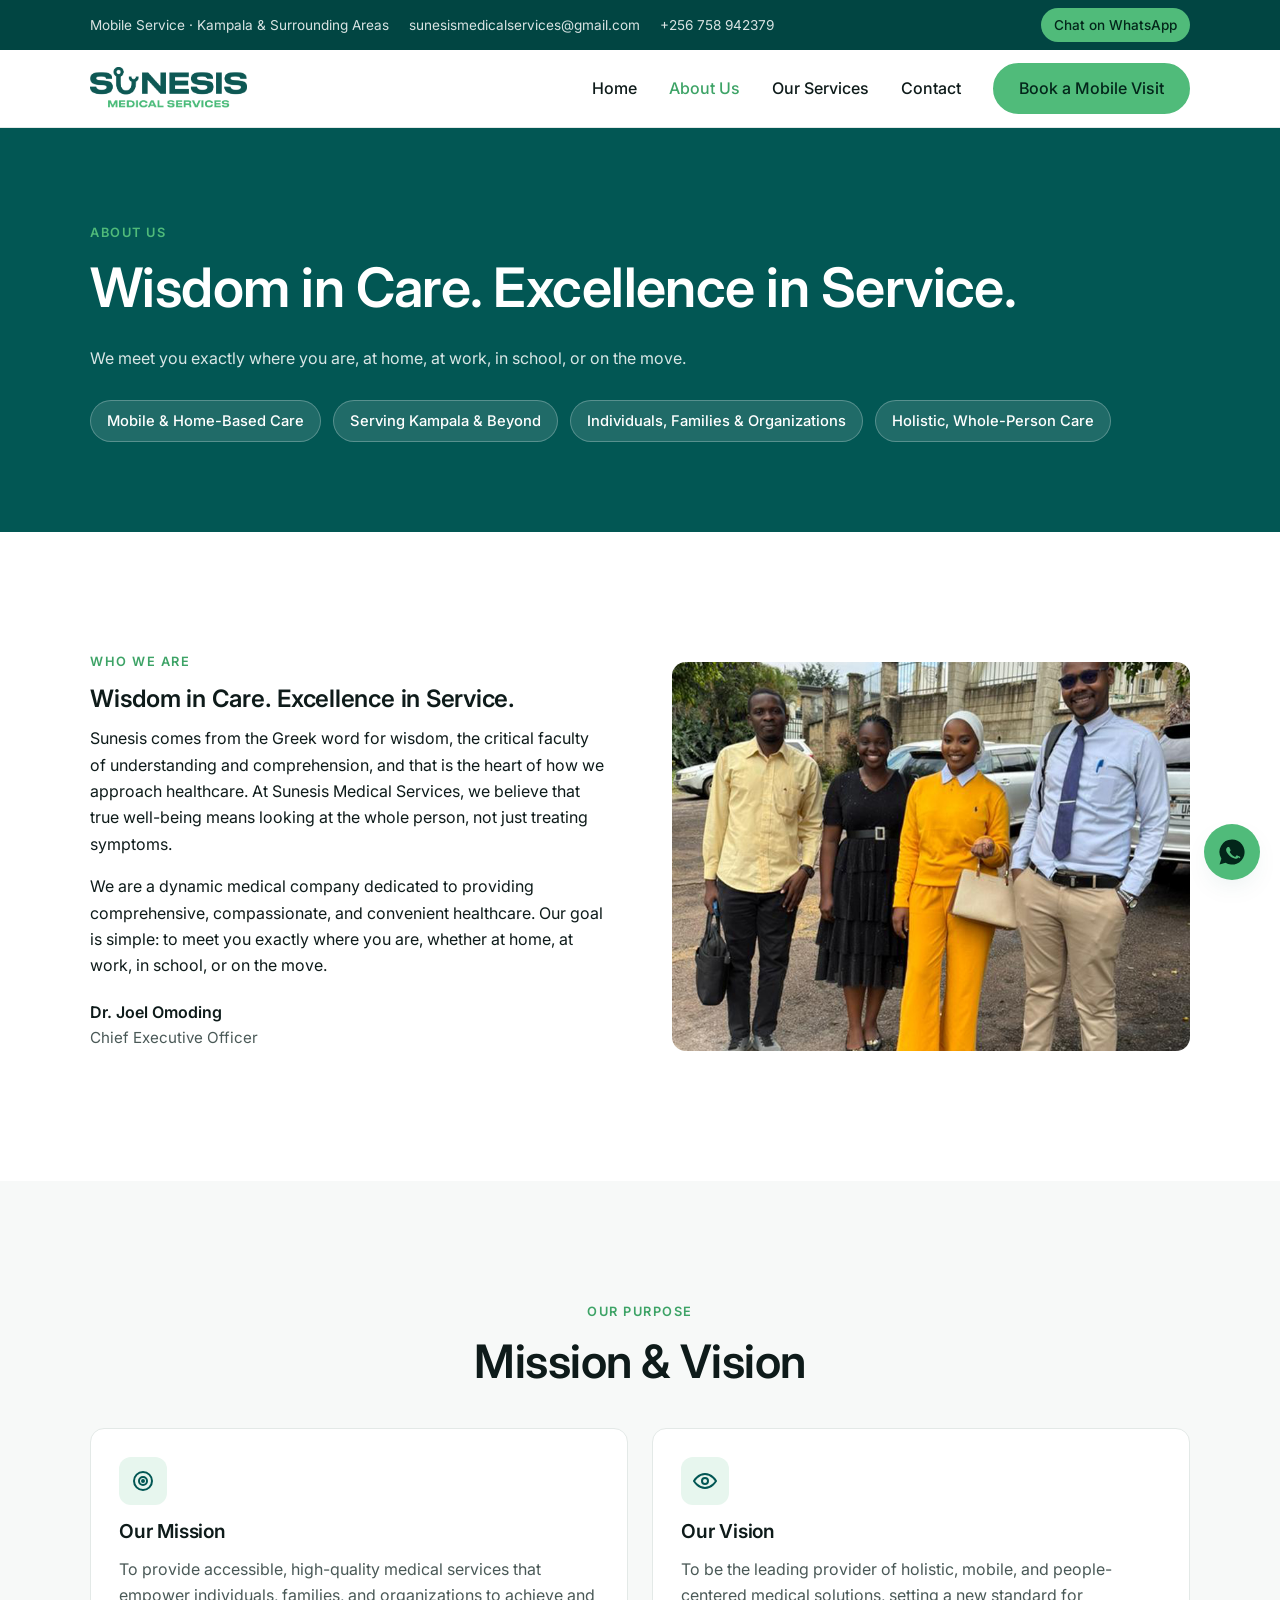
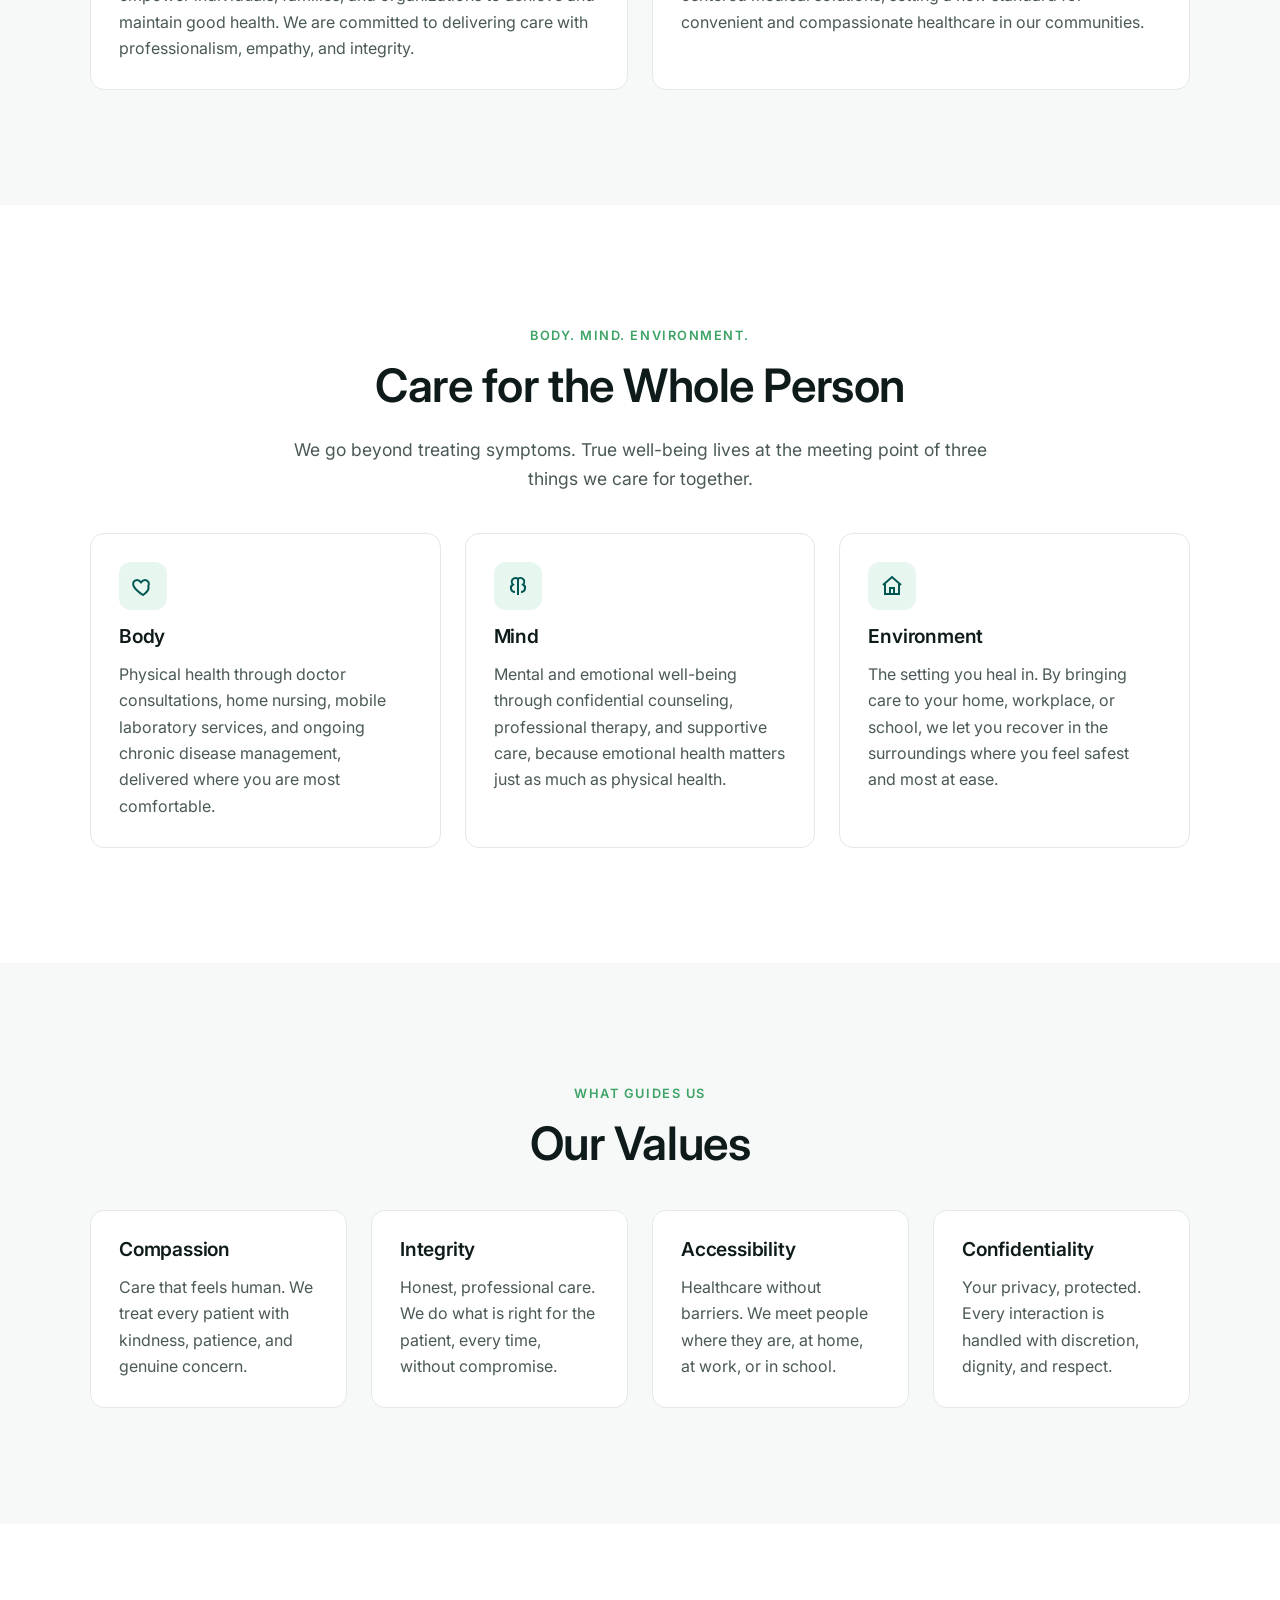
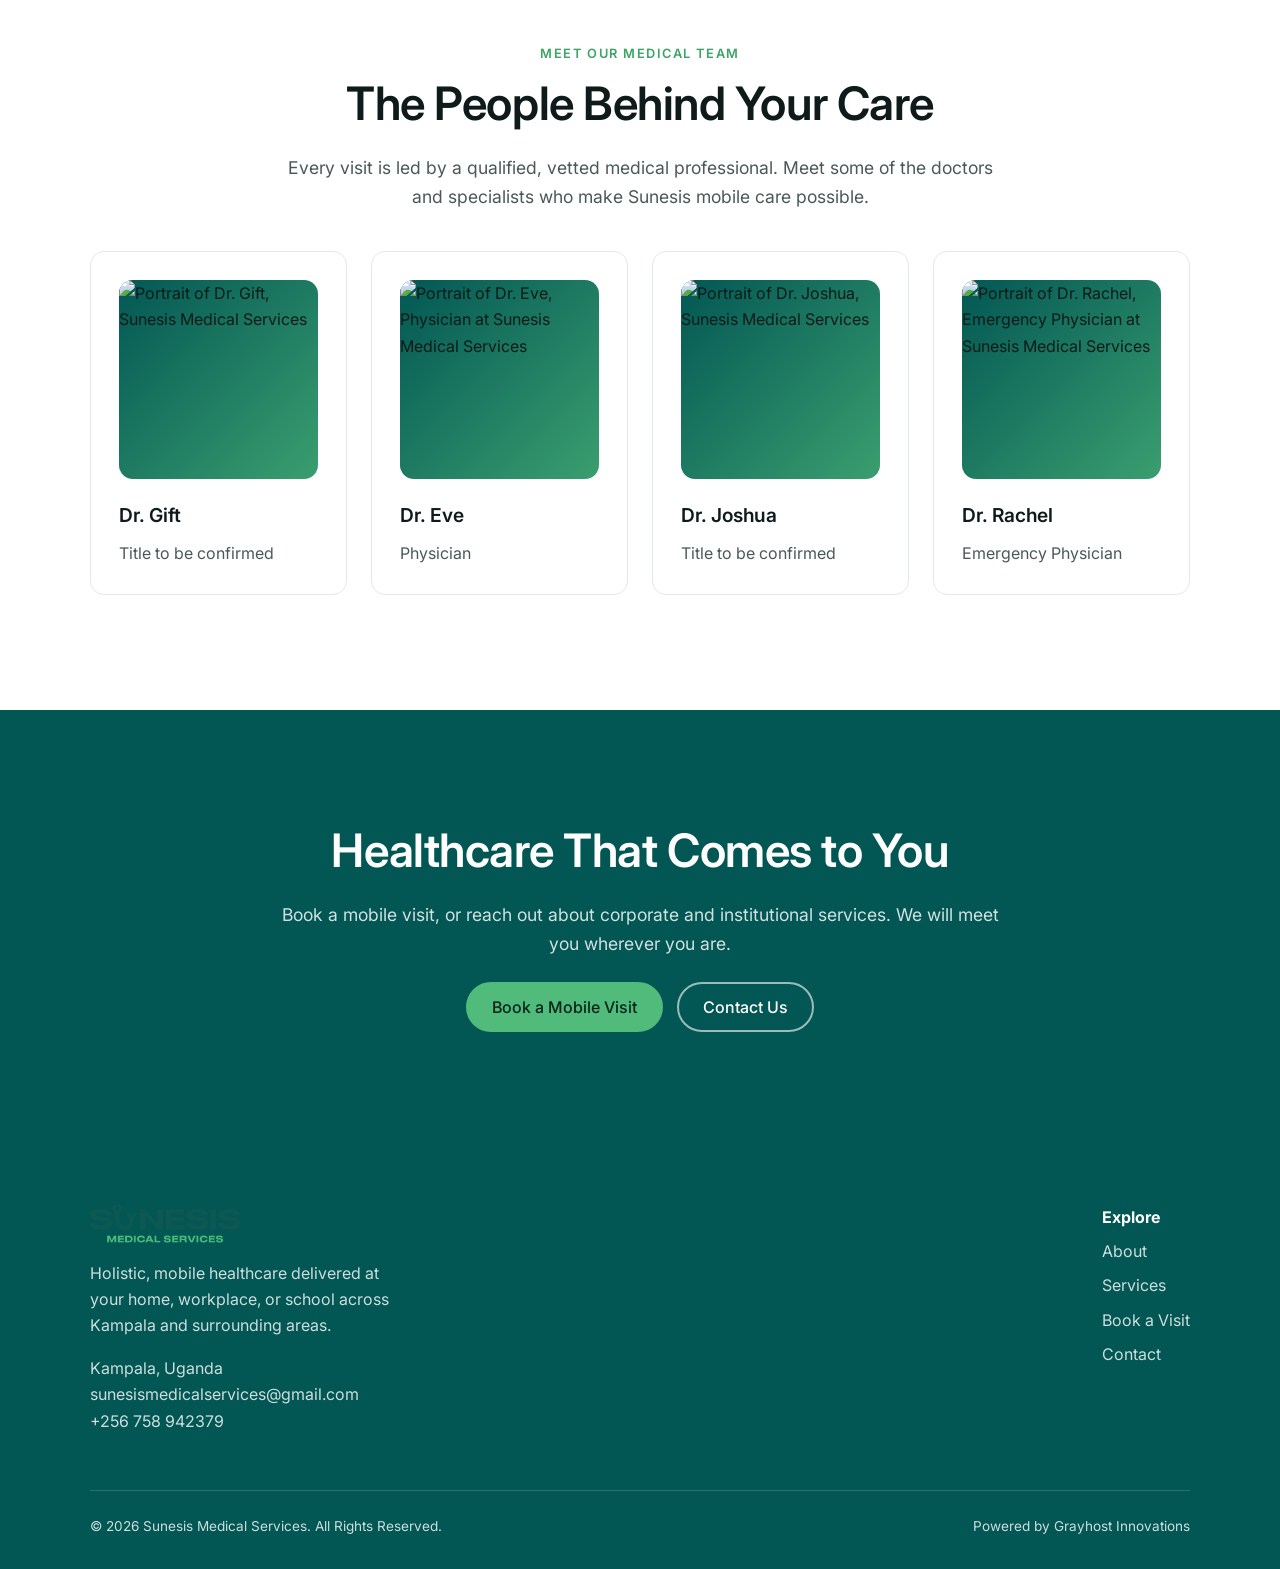
==== commit 0157a901: "feat: build about-us page (who we are, purpose, approach, values, team)" ====
--- a/about-us.html
+++ b/about-us.html
@@ -1,341 +1,217 @@
 <!DOCTYPE html>
 <html lang="en">
-
 <head>
-    <!-- :: Required Meta Tags -->
-    <meta charset="utf-8">
-    <meta http-equiv="X-UA-Compatible" content="IE=edge">
-    <meta name="viewport" content="width=device-width, initial-scale=1, shrink-to-fit=no">
-
-    <!-- :: SEO Meta Tags -->
-    <meta name="description" content="Sunesis Medical Services is a mobile and holistic healthcare provider in Uganda, delivering professional medical care to individuals, families, schools, and organizations wherever they are.">
-    <meta name="keywords" content="About Sunesis Medical, Mobile Doctor Uganda, Holistic Healthcare, Home Healthcare Kampala, Dr. Joel Omoding">
-    <meta name="author" content="Sunesis Medical Services">
-
-    <!-- :: Title -->
-    <title>About Us | Sunesis Medical Services</title>
-
-    <!-- :: Google Fonts -->
-    <link href="https://fonts.googleapis.com/css2?family=Lato:wght@100;300;400;700;900&amp;display=swap" rel="stylesheet">
-    <link href="https://fonts.googleapis.com/css2?family=Roboto:wght@100;300;400;500;700;900&amp;display=swap" rel="stylesheet">
-
-    <!-- :: Font Awesome CSS -->
-    <link rel="stylesheet" href="assets/fonts/fontawesome/css/all.min.css">
-
-    <!-- :: Flaticon CSS -->
-    <link rel="stylesheet" href="assets/fonts/flaticon/css/flaticon.css">
-
-    <!-- :: Bootstrap CSS -->
-    <link rel="stylesheet" href="assets/css/bootstrap.min.css">
-
-    <!-- :: Animate CSS -->
-    <link rel="stylesheet" href="assets/css/animate.css">
-
-    <!-- :: lity CSS -->
-    <link rel="stylesheet" href="assets/css/lity.min.css">
-
-    <!-- :: Owl Carousel CSS -->
-    <link rel="stylesheet" href="assets/css/owl.carousel.min.css">
-    <link rel="stylesheet" href="assets/css/owl.theme.default.css">
-
-    <!-- :: Style CSS -->
-    <link rel="stylesheet" href="assets/css/style.css">
-
-    <!-- :: Style Responsive CSS -->
-    <link rel="stylesheet" href="assets/css/responsive.css">
-
-    <!--[if lt IE 9]>
-        <script src="https://oss.maxcdn.com/libs/html5shiv/3.7.0/html5shiv.js"></script>
-        <script src="https://oss.maxcdn.com/libs/respond.js/1.4.2/respond.min.js"></script>
-    <![endif]-->
+<meta charset="utf-8">
+<meta name="viewport" content="width=device-width, initial-scale=1">
+<title>About Sunesis | Holistic Mobile Healthcare in Kampala</title>
+<meta name="description" content="Sunesis Medical Services brings holistic, whole-person care — body, mind, and environment — to homes, workplaces, and schools across Kampala. Meet our mission, values, and medical team.">
+<meta name="author" content="Sunesis Medical Services">
+<link rel="preconnect" href="https://fonts.googleapis.com">
+<link rel="preconnect" href="https://fonts.gstatic.com" crossorigin>
+<link href="https://fonts.googleapis.com/css2?family=Inter:wght@400;500;600;700&display=swap" rel="stylesheet">
+<link rel="stylesheet" href="/assets/css/sunesis.css">
 </head>
-
 <body>
-    <!-- :: Top Bar -->
-    <div class="top-bar">
-        <div class="container">
-            <div class="row">
-                <div class="col-md-9">
-                    <div class="contact-top-bar">
-                        <a href="#"><i class="fas fa-map-marker-alt"></i> Mobile Service | Kampala & Surrounding Areas</a>
-                        <a href="mailto:sunesismedicalservices@gmail.com"><i class="fas fa-envelope"></i> sunesismedicalservices@gmail.com</a>
-                        <a href="tel:+256758942379"><i class="fas fa-phone"></i> +256 758 942379</a>
-                    </div>
-                </div>
-                <div class="col-md-3">
-                    <ul class="social-media-top-bar">
-                        <li><a href="#" aria-label="Twitter"><i class="fab fa-twitter"></i></a></li>
-                        <li><a href="#" aria-label="Instagram"><i class="fab fa-instagram"></i></a></li>
-                        <li><a href="#" aria-label="LinkedIn"><i class="fab fa-linkedin-in"></i></a></li>
-                    </ul>
-                </div>
-            </div>
-        </div>
-    </div>
-
-    <!-- :: Navbar -->
-    <nav class="nav-bar">
-        <div class="container">
-            <div class="row">
-                <div class="col-lg-3">
-                    <div class="nav-brand">
-                        <a href="index.html" class="brand"><img class="img-fluid" src="assets/images/logo/logo-main.svg" width="170px" alt="Sunesis Medical Services"></a>
-                        <button class="nav-bar-toggler"><i class="fas fa-bars"></i></button>
-                    </div>
-                </div>
-                <div class="col-lg-9 small-menu">
-                    <div class="nav-menu-links">
-                        <ul class="menu-links" style="flex: 1; text-align: center;">
-                            <li class="item">
-                                <a href="index.html" class="item-link">Home</a>
-                            </li>
-                            <li class="item active">
-                                <a href="about-us.html" class="item-link">About Us</a>
-                            </li>
-                            <li class="item">
-                                <a href="services.html" class="item-link">Our Services</a>
-                            </li>
-                            <li class="item">
-                                <a href="contact-us.html" class="item-link">Contact</a>
-                            </li>
-                        </ul>
-                        <ul class="menu-links">
-                            <li class="item">
-                                <a href="contact-us.html" class="btn-2">Contact Us</a>
-                            </li>
-                        </ul>
-                    </div>
-                </div>
-            </div>
-        </div>
+<div class="topbar">
+  <div class="container">
+    <div class="topbar__contact">
+      <a href="/contact-us">Mobile Service · Kampala &amp; Surrounding Areas</a>
+      <a href="mailto:sunesismedicalservices@gmail.com">sunesismedicalservices@gmail.com</a>
+      <a href="tel:+256758942379">+256 758 942379</a>
+    </div>
+    <a class="wa" href="https://wa.me/256758942379?text=Hi%2C%20I%27d%20like%20to%20book%20a%20mobile%20visit" target="_blank" rel="noopener">Chat on WhatsApp</a>
+  </div>
+</div>
+<header class="site-header">
+  <div class="container">
+    <a class="brand" href="/" aria-label="Sunesis Medical Services home">
+      <img src="/assets/images/logos/logo-white-bg.png" alt="Sunesis Medical Services logo">
+    </a>
+    <button class="nav-toggle" aria-label="Open menu" aria-expanded="false" aria-controls="primary-nav">
+      <svg viewBox="0 0 24 24" fill="none" stroke="currentColor" stroke-width="2"><line x1="3" y1="6" x2="21" y2="6"/><line x1="3" y1="12" x2="21" y2="12"/><line x1="3" y1="18" x2="21" y2="18"/></svg>
+    </button>
+    <nav class="nav" id="primary-nav">
+      <a href="/">Home</a>
+      <a href="/about-us" aria-current="page">About Us</a>
+      <a href="/services">Our Services</a>
+      <a href="/contact-us">Contact</a>
+      <a class="btn btn--primary" href="/appointment">Book a Mobile Visit</a>
     </nav>
-
-    <!-- :: Breadcrumb Header -->
-    <section class="breadcrumb-header" id="page">
-        <div class="overlay"></div>
-        <div class="container">
-            <div class="banner">
-                <div class="head-info text-center">
-                    <h1>About Us</h1>
-                    <ul class="list-breadcrumb">
-                        <li><a href="index.html">Home</a></li>
-                        <li><i class="fas fa-angle-right"></i></li>
-                        <li>About Us</li>
-                    </ul>
-                </div>
-            </div>
-        </div>
-    </section>
-
-    <!-- :: Who We Are -->
-    <section class="about py-100" id="about">
-        <div class="container">
-            <div class="row">
-                <div class="col-lg-6">
-                    <div class="img-box">
-                        <div class="about-img">
-                            <img class="img-fluid" src="assets/images/about/01_about.jpg" alt="About Sunesis Medical Services">
-                        </div>
-                        <div class="open-hours">
-                            <h5>At a Glance</h5>
-                            <ul>
-                                <li><i class="fas fa-check-circle"></i> Mobile &amp; Home-Based Care</li>
-                                <li><i class="fas fa-check-circle"></i> Serving Kampala &amp; Beyond</li>
-                                <li><i class="fas fa-check-circle"></i> Individuals, Families &amp; Organizations</li>
-                                <li><i class="fas fa-check-circle"></i> Holistic, Whole-Person Care</li>
-                            </ul>
-                        </div>
-                    </div>
-                </div>
-                <div class="col-lg-6">
-                    <div class="text-box">
-                        <div class="sec-title">
-                            <h2>Who We Are</h2>
-                            <h3>Wisdom in Care. <span>Excellence in Service.</span></h3>
-                        </div>
-                        <p><strong>Sunesis comes from the Greek word for wisdom, the critical faculty of understanding and comprehension, and that is the heart of how we approach healthcare.</strong> At Sunesis Medical Services, we believe that true well-being means looking at the whole person, not just treating symptoms.</p>
-
-                        <p>We are a dynamic medical company dedicated to providing comprehensive, compassionate, and convenient healthcare. Our goal is simple: to meet you exactly where you are, whether at home, at work, in school, or on the move.</p>
-
-                        <img class="img-fluid signature" src="assets/images/about/01_signature.png" alt="Signature">
-                        <p style="margin-top: 10px; font-weight: 600; color: #223645;">Dr. Joel Omoding<br><span style="font-weight: 400; font-size: 0.9rem; color: #7A8A9E;">Chief Executive Officer</span></p>
-                    </div>
-                </div>
-            </div>
-        </div>
-    </section>
-
-    <!-- :: Mission & Vision -->
-    <section class="py-100" style="background-color: #F4F9FC;">
-        <div class="container">
-            <div class="row">
-                <div class="col-md-8 offset-md-2">
-                    <div class="sec-title text-center">
-                        <h2>Our Purpose</h2>
-                        <h3>Mission &amp; <span>Vision</span></h3>
-                    </div>
-                </div>
-            </div>
-            <div class="row">
-                <div class="col-lg-6 mb-30">
-                    <div style="background:#fff; padding:40px; border-radius:8px; box-shadow:0 10px 30px rgba(34,54,69,0.08); height:100%;">
-                        <i class="fas fa-bullseye" style="color:#50BB7A; font-size:42px; margin-bottom:22px; display:block;"></i>
-                        <h4 style="color:#223645; font-size:24px; font-weight:600; margin-bottom:15px;">Our Mission</h4>
-                        <p style="margin-bottom:0;">To provide accessible, high-quality medical services that empower individuals, families, and organizations to achieve and maintain good health. We are committed to delivering care with professionalism, empathy, and integrity.</p>
-                    </div>
-                </div>
-                <div class="col-lg-6 mb-30">
-                    <div style="background:#fff; padding:40px; border-radius:8px; box-shadow:0 10px 30px rgba(34,54,69,0.08); height:100%;">
-                        <i class="fas fa-eye" style="color:#50BB7A; font-size:42px; margin-bottom:22px; display:block;"></i>
-                        <h4 style="color:#223645; font-size:24px; font-weight:600; margin-bottom:15px;">Our Vision</h4>
-                        <p style="margin-bottom:0;">To be the leading provider of holistic, mobile, and people-centered medical solutions, setting a new standard for convenient and compassionate healthcare in our communities.</p>
-                    </div>
-                </div>
-            </div>
-        </div>
-    </section>
-
-    <!-- :: Our Approach (Body, Mind, Environment) -->
-    <section class="py-100">
-        <div class="container">
-            <div class="row">
-                <div class="col-md-8 offset-md-2">
-                    <div class="sec-title text-center">
-                        <h2>Our Approach</h2>
-                        <h3>Care for the <span>Whole Person</span></h3>
-                        <p>We go beyond treating symptoms. True well-being lives at the meeting point of three things we care for together.</p>
-                    </div>
-                </div>
-            </div>
-            <div class="row">
-                <div class="col-lg-4 mb-30">
-                    <div style="background:#fff; padding:40px 30px; border-radius:8px; box-shadow:0 10px 30px rgba(34,54,69,0.08); height:100%;">
-                        <i class="fas fa-heartbeat" style="color:#50BB7A; font-size:46px; margin-bottom:20px; display:block;"></i>
-                        <h4 style="color:#223645; font-size:22px; font-weight:600; margin-bottom:15px;">Body</h4>
-                        <p style="margin-bottom:0;">Physical health through doctor consultations, home nursing, mobile laboratory services, and ongoing chronic disease management, delivered where you are most comfortable.</p>
-                    </div>
-                </div>
-                <div class="col-lg-4 mb-30">
-                    <div style="background:#fff; padding:40px 30px; border-radius:8px; box-shadow:0 10px 30px rgba(34,54,69,0.08); height:100%;">
-                        <i class="fas fa-brain" style="color:#50BB7A; font-size:46px; margin-bottom:20px; display:block;"></i>
-                        <h4 style="color:#223645; font-size:22px; font-weight:600; margin-bottom:15px;">Mind</h4>
-                        <p style="margin-bottom:0;">Mental and emotional well-being through confidential counseling, professional therapy, and supportive care, because emotional health matters just as much as physical health.</p>
-                    </div>
-                </div>
-                <div class="col-lg-4 mb-30">
-                    <div style="background:#fff; padding:40px 30px; border-radius:8px; box-shadow:0 10px 30px rgba(34,54,69,0.08); height:100%;">
-                        <i class="fas fa-home" style="color:#50BB7A; font-size:46px; margin-bottom:20px; display:block;"></i>
-                        <h4 style="color:#223645; font-size:22px; font-weight:600; margin-bottom:15px;">Environment</h4>
-                        <p style="margin-bottom:0;">The setting you heal in. By bringing care to your home, workplace, or school, we let you recover in the surroundings where you feel safest and most at ease.</p>
-                    </div>
-                </div>
-            </div>
-        </div>
-    </section>
-
-    <!-- :: Our Values -->
-    <section class="py-100" style="background-color: #F4F9FC;">
-        <div class="container">
-            <div class="row">
-                <div class="col-md-8 offset-md-2">
-                    <div class="sec-title text-center">
-                        <h2>What Guides Us</h2>
-                        <h3>Our <span>Values</span></h3>
-                    </div>
-                </div>
-            </div>
-            <div class="row">
-                <div class="col-lg-3 col-md-6 mb-30">
-                    <div style="border-left:3px solid #50BB7A; padding-left:22px;">
-                        <i class="fas fa-heart" style="color:#50BB7A; font-size:28px; margin-bottom:14px; display:block;"></i>
-                        <h5 style="color:#223645; font-size:18px; font-weight:600; margin-bottom:10px;">Compassion</h5>
-                        <p style="margin-bottom:0;">Care that feels human. We treat every patient with kindness, patience, and genuine concern.</p>
-                    </div>
-                </div>
-                <div class="col-lg-3 col-md-6 mb-30">
-                    <div style="border-left:3px solid #50BB7A; padding-left:22px;">
-                        <i class="fas fa-shield-alt" style="color:#50BB7A; font-size:28px; margin-bottom:14px; display:block;"></i>
-                        <h5 style="color:#223645; font-size:18px; font-weight:600; margin-bottom:10px;">Integrity</h5>
-                        <p style="margin-bottom:0;">Honest, professional care. We do what is right for the patient, every time, without compromise.</p>
-                    </div>
-                </div>
-                <div class="col-lg-3 col-md-6 mb-30">
-                    <div style="border-left:3px solid #50BB7A; padding-left:22px;">
-                        <i class="fas fa-map-marker-alt" style="color:#50BB7A; font-size:28px; margin-bottom:14px; display:block;"></i>
-                        <h5 style="color:#223645; font-size:18px; font-weight:600; margin-bottom:10px;">Accessibility</h5>
-                        <p style="margin-bottom:0;">Healthcare without barriers. We meet people where they are, at home, at work, or in school.</p>
-                    </div>
-                </div>
-                <div class="col-lg-3 col-md-6 mb-30">
-                    <div style="border-left:3px solid #50BB7A; padding-left:22px;">
-                        <i class="fas fa-lock" style="color:#50BB7A; font-size:28px; margin-bottom:14px; display:block;"></i>
-                        <h5 style="color:#223645; font-size:18px; font-weight:600; margin-bottom:10px;">Confidentiality</h5>
-                        <p style="margin-bottom:0;">Your privacy, protected. Every interaction is handled with discretion, dignity, and respect.</p>
-                    </div>
-                </div>
-            </div>
-        </div>
-    </section>
-
-    <!-- :: CTA -->
-    <section class="py-100" style="background-color: #025754;">
-        <div class="container">
-            <div class="row">
-                <div class="col-md-10 offset-md-1 text-center">
-                    <h2 style="color:#fff; font-size:34px; font-weight:700; line-height:1.3; margin-bottom:15px;">Healthcare That Comes to You</h2>
-                    <p style="color:#dceeec; font-size:16px; margin-bottom:35px;">Book a mobile visit, or reach out about corporate and institutional services. We will meet you wherever you are.</p>
-                    <a href="appointment.html" class="btn-1">Book a Mobile Visit</a>
-                    <a href="contact-us.html" class="btn-1" style="background-color:transparent; border:2px solid #fff; margin-left:10px;">Contact Us</a>
-                </div>
-            </div>
-        </div>
-    </section>
-
-    <!-- :: Footer -->
-    <footer class="footer" style="background-color: #025754; padding: 30px 0;">
-        <div class="container">
-            <div class="row">
-                <div class="col-md-12 text-center">
-
-                    <!-- Logo -->
-                    <div class="logo">
-                        <a href="index.html" class="brand"><img class="img-fluid" src="assets/images/logo/sunesis_dark_bg_logo.png" width="200" alt="Sunesis Medical Services"></a>
-                    </div>
-
-                    <!-- One-line contact -->
-                    <p>Kampala, Uganda &nbsp;|&nbsp; <a href="mailto:sunesismedicalservices@gmail.com">sunesismedicalservices@gmail.com</a> &nbsp;|&nbsp; <a href="tel:+256758942379">+256 758 942379</a></p>
-
-                </div>
-            </div>
-            <div class="reserved">&#64; Sunesis Medical Services 2026. All Rights Reserved. | Powered by <a href="https://grayhost.dev" target="_blank">Grayhost Innovations</a></div>
-        </div>
-    </footer>
-
-    <!-- :: Scroll Up -->
-    <div class="scroll-up">
-        <a href="#page" class="move-section">
-            <i class="fas fa-angle-up"></i>
-        </a>
-    </div>
-
-    <!-- :: JS -->
-    <!-- :: jQuery -->
-    <script src="assets/js/jquery-3.4.1.js"></script>
-    <!-- :: Popper -->
-    <script src="assets/js/popper.min.js"></script>
-    <!-- :: Bootstrap -->
-    <script src="assets/js/bootstrap.min.js"></script>
-    <!-- :: WOW -->
-    <script src="assets/js/wow.min.js"></script>
-    <!-- :: Owl Carousel -->
-    <script src="assets/js/owl.carousel.min.js"></script>
-    <!-- :: Lity -->
-    <script src="assets/js/lity.min.js"></script>
-    <!-- :: Waypoints -->
-    <script src="assets/js/jquery.waypoints.min.js"></script>
-    <!-- :: CounterUp -->
-    <script src="assets/js/jquery.counterup.min.js"></script>
-    <!-- :: Main -->
-    <script src="assets/js/main.js"></script>
+  </div>
+</header>
+
+<!-- ===== Page hero + At a Glance band ===== -->
+<section class="page-hero">
+  <div class="container">
+    <span class="eyebrow">About Us</span>
+    <h1>Wisdom in Care. Excellence in Service.</h1>
+    <p>We meet you exactly where you are, at home, at work, in school, or on the move.</p>
+    <div class="chips" style="margin-top:1.75rem">
+      <span class="chip">Mobile &amp; Home-Based Care</span>
+      <span class="chip">Serving Kampala &amp; Beyond</span>
+      <span class="chip">Individuals, Families &amp; Organizations</span>
+      <span class="chip">Holistic, Whole-Person Care</span>
+    </div>
+  </div>
+</section>
+
+<!-- ===== Who We Are ===== -->
+<section class="section">
+  <div class="container">
+    <div class="split">
+      <div>
+        <span class="eyebrow">Who We Are</span>
+        <h2>Wisdom in Care. Excellence in Service.</h2>
+        <p>Sunesis comes from the Greek word for wisdom, the critical faculty of understanding and comprehension, and that is the heart of how we approach healthcare. At Sunesis Medical Services, we believe that true well-being means looking at the whole person, not just treating symptoms.</p>
+        <p>We are a dynamic medical company dedicated to providing comprehensive, compassionate, and convenient healthcare. Our goal is simple: to meet you exactly where you are, whether at home, at work, in school, or on the move.</p>
+        <p class="signature">Dr. Joel Omoding<span>Chief Executive Officer</span></p>
+      </div>
+      <img class="imgslot" src="/assets/images/about/02_about.jpg" alt="A Sunesis clinician providing attentive, whole-person care">
+    </div>
+  </div>
+</section>
+
+<!-- ===== Our Purpose ===== -->
+<section class="section section--surface">
+  <div class="container">
+    <div class="sec-head sec-head--center"><span class="eyebrow">Our Purpose</span><h2>Mission &amp; Vision</h2></div>
+    <div class="grid grid--2">
+      <article class="card">
+        <span class="card__icon"><svg viewBox="0 0 24 24" fill="none" stroke="currentColor" stroke-width="2"><circle cx="12" cy="12" r="9"/><circle cx="12" cy="12" r="4"/><circle cx="12" cy="12" r="1"/></svg></span>
+        <h4>Our Mission</h4>
+        <p>To provide accessible, high-quality medical services that empower individuals, families, and organizations to achieve and maintain good health. We are committed to delivering care with professionalism, empathy, and integrity.</p>
+      </article>
+      <article class="card">
+        <span class="card__icon"><svg viewBox="0 0 24 24" fill="none" stroke="currentColor" stroke-width="2"><path d="M1 12s4-7 11-7 11 7 11 7-4 7-11 7S1 12 1 12z"/><circle cx="12" cy="12" r="3"/></svg></span>
+        <h4>Our Vision</h4>
+        <p>To be the leading provider of holistic, mobile, and people-centered medical solutions, setting a new standard for convenient and compassionate healthcare in our communities.</p>
+      </article>
+    </div>
+  </div>
+</section>
+
+<!-- ===== Our Approach ===== -->
+<section class="section">
+  <div class="container">
+    <div class="sec-head sec-head--center">
+      <span class="eyebrow">Body. Mind. Environment.</span>
+      <h2>Care for the Whole Person</h2>
+      <p class="lead">We go beyond treating symptoms. True well-being lives at the meeting point of three things we care for together.</p>
+    </div>
+    <div class="grid grid--3">
+      <article class="card">
+        <span class="card__icon"><svg viewBox="0 0 24 24" fill="none" stroke="currentColor" stroke-width="2"><path d="M12 21s-7-4.4-9.3-8.7C1.2 9.4 2.8 6 6 6c2 0 3.2 1.2 4 2.3C10.8 7.2 12 6 14 6c3.2 0 4.8 3.4 3.3 6.3C19 16.6 12 21 12 21z"/></svg></span>
+        <h4>Body</h4>
+        <p>Physical health through doctor consultations, home nursing, mobile laboratory services, and ongoing chronic disease management, delivered where you are most comfortable.</p>
+      </article>
+      <article class="card">
+        <span class="card__icon"><svg viewBox="0 0 24 24" fill="none" stroke="currentColor" stroke-width="2"><path d="M9 18a4 4 0 0 1-2-7.5A3.5 3.5 0 0 1 12 5a3.5 3.5 0 0 1 5 5.5A4 4 0 0 1 15 18"/><line x1="12" y1="5" x2="12" y2="21"/></svg></span>
+        <h4>Mind</h4>
+        <p>Mental and emotional well-being through confidential counseling, professional therapy, and supportive care, because emotional health matters just as much as physical health.</p>
+      </article>
+      <article class="card">
+        <span class="card__icon"><svg viewBox="0 0 24 24" fill="none" stroke="currentColor" stroke-width="2"><path d="M3 11l9-8 9 8"/><path d="M5 10v10h14V10"/><path d="M10 20v-6h4v6"/></svg></span>
+        <h4>Environment</h4>
+        <p>The setting you heal in. By bringing care to your home, workplace, or school, we let you recover in the surroundings where you feel safest and most at ease.</p>
+      </article>
+    </div>
+  </div>
+</section>
+
+<!-- ===== Our Values ===== -->
+<section class="section section--surface">
+  <div class="container">
+    <div class="sec-head sec-head--center"><span class="eyebrow">What Guides Us</span><h2>Our Values</h2></div>
+    <div class="grid grid--4">
+      <article class="card"><h4>Compassion</h4><p>Care that feels human. We treat every patient with kindness, patience, and genuine concern.</p></article>
+      <article class="card"><h4>Integrity</h4><p>Honest, professional care. We do what is right for the patient, every time, without compromise.</p></article>
+      <article class="card"><h4>Accessibility</h4><p>Healthcare without barriers. We meet people where they are, at home, at work, or in school.</p></article>
+      <article class="card"><h4>Confidentiality</h4><p>Your privacy, protected. Every interaction is handled with discretion, dignity, and respect.</p></article>
+    </div>
+  </div>
+</section>
+
+<!-- ===== Meet Our Medical Team ===== -->
+<section class="section">
+  <div class="container">
+    <div class="sec-head sec-head--center">
+      <span class="eyebrow">Meet Our Medical Team</span>
+      <h2>The People Behind Your Care</h2>
+      <p class="lead">Every visit is led by a qualified, vetted medical professional. Meet some of the doctors and specialists who make Sunesis mobile care possible.</p>
+    </div>
+    <div class="grid grid--4">
+      <article class="card">
+        <img class="team-photo" src="/assets/images/team/dr-gift.jpg" alt="Portrait of Dr. Gift, Sunesis Medical Services">
+        <h4 style="margin-top:1rem">Dr. Gift</h4>
+        <!-- NEEDS CLIENT INPUT: title/specialty for Dr. Gift (do not invent) -->
+        <p>Title to be confirmed</p>
+      </article>
+      <article class="card">
+        <img class="team-photo" src="/assets/images/team/dr-eve.jpg" alt="Portrait of Dr. Eve, Physician at Sunesis Medical Services">
+        <h4 style="margin-top:1rem">Dr. Eve</h4>
+        <p>Physician</p>
+      </article>
+      <article class="card">
+        <img class="team-photo" src="/assets/images/team/dr-joshua.jpg" alt="Portrait of Dr. Joshua, Sunesis Medical Services">
+        <h4 style="margin-top:1rem">Dr. Joshua</h4>
+        <!-- NEEDS CLIENT INPUT: title/specialty for Dr. Joshua (do not invent) -->
+        <p>Title to be confirmed</p>
+      </article>
+      <article class="card">
+        <img class="team-photo" src="/assets/images/team/dr-rachel.jpg" alt="Portrait of Dr. Rachel, Emergency Physician at Sunesis Medical Services">
+        <h4 style="margin-top:1rem">Dr. Rachel</h4>
+        <p>Emergency Physician</p>
+      </article>
+    </div>
+  </div>
+</section>
+
+<!-- ===== Closing CTA band ===== -->
+<section class="section section--teal">
+  <div class="container">
+    <div class="sec-head sec-head--center" style="margin-bottom:1.5rem">
+      <h2>Healthcare That Comes to You</h2>
+      <p class="lead">Book a mobile visit, or reach out about corporate and institutional services. We will meet you wherever you are.</p>
+    </div>
+    <div class="btn-row" style="justify-content:center">
+      <a class="btn btn--primary" href="/appointment">Book a Mobile Visit</a>
+      <a class="btn btn--ghost" href="/contact-us">Contact Us</a>
+    </div>
+  </div>
+</section>
+
+<footer class="site-footer">
+  <div class="container">
+    <div class="foot-grid">
+      <div>
+        <a class="brand" href="/"><img src="/assets/images/logos/logo-white-bg.png" alt="Sunesis Medical Services logo"></a>
+        <p style="margin-top:1rem;max-width:320px">Holistic, mobile healthcare delivered at your home, workplace, or school across Kampala and surrounding areas.</p>
+        <p>Kampala, Uganda<br>
+          <a href="mailto:sunesismedicalservices@gmail.com">sunesismedicalservices@gmail.com</a><br>
+          <a href="tel:+256758942379">+256 758 942379</a></p>
+      </div>
+      <div class="foot-links">
+        <ul>
+          <li><strong style="color:#fff">Explore</strong></li>
+          <li><a href="/about-us">About</a></li>
+          <li><a href="/services">Services</a></li>
+          <li><a href="/appointment">Book a Visit</a></li>
+          <li><a href="/contact-us">Contact</a></li>
+        </ul>
+      </div>
+    </div>
+    <div class="colophon">
+      <span>&copy; <span data-year>2026</span> Sunesis Medical Services. All Rights Reserved.</span>
+      <span>Powered by <a href="https://grayhost.dev" target="_blank" rel="noopener">Grayhost Innovations</a></span>
+    </div>
+  </div>
+</footer>
+<a class="wa-fab" href="https://wa.me/256758942379?text=Hi%2C%20I%27d%20like%20to%20book%20a%20mobile%20visit" target="_blank" rel="noopener" aria-label="Chat on WhatsApp">
+  <svg viewBox="0 0 24 24" fill="currentColor"><path d="M12 2a10 10 0 0 0-8.5 15.3L2 22l4.8-1.5A10 10 0 1 0 12 2zm5.3 14.2c-.2.6-1.3 1.2-1.8 1.2-.5.1-1 .1-3-.8-2.5-1-4.1-3.6-4.2-3.8-.1-.2-1-1.3-1-2.5s.6-1.8.9-2c.2-.3.5-.3.7-.3h.5c.2 0 .4 0 .6.5l.8 1.9c.1.2.1.4 0 .5l-.4.6c-.2.2-.3.4-.1.7.2.3.8 1.3 1.7 2.1 1.2 1 2 1.3 2.3 1.5.2.1.4.1.6-.1l.7-.9c.2-.2.4-.2.6-.1l1.8.9c.2.1.4.2.5.3.1.2.1.7-.1 1.3z"/></svg>
+</a>
+<button class="scroll-top" aria-label="Scroll to top">
+  <svg viewBox="0 0 24 24" fill="none" stroke="currentColor" stroke-width="2"><polyline points="18 15 12 9 6 15"/></svg>
+</button>
+<script src="/assets/js/sunesis.js" defer></script>
 </body>
-</html>+</html>
--- a/assets/css/sunesis.css
+++ b/assets/css/sunesis.css
@@ -0,0 +1,259 @@
+/* ============================================================
+   Sunesis Medical Services — design system
+   ============================================================ */
+:root {
+  /* Brand */
+  --teal: #025754;
+  --teal-700: #014542;
+  --teal-300: #2e7d7a;
+  --green: #50bb7a;
+  --green-600: #3da366;
+  --green-100: #e7f6ee;
+
+  /* Neutrals */
+  --ink: #0e1b1a;
+  --ink-60: #4a5957;
+  --surface: #f7f9f8;
+  --white: #ffffff;
+  --line: #e3e9e7;
+
+  /* UI */
+  --radius: 14px;
+  --radius-sm: 10px;
+  --shadow: 0 10px 30px -12px rgba(2, 87, 84, 0.18);
+  --section-y: clamp(4rem, 9vw, 8rem);
+  --container: 1180px;
+  --gutter: clamp(1.25rem, 4vw, 2.5rem);
+
+  /* Type */
+  --font: "Inter", system-ui, -apple-system, "Segoe UI", Roboto, sans-serif;
+  --fs-hero: clamp(2.6rem, 6vw, 4.6rem);
+  --fs-h2: clamp(1.9rem, 3.6vw, 2.9rem);
+  --fs-h3: clamp(1.3rem, 2.2vw, 1.7rem);
+  --fs-body: clamp(1rem, 1.1vw, 1.125rem);
+}
+
+*, *::before, *::after { box-sizing: border-box; }
+html { scroll-behavior: smooth; -webkit-text-size-adjust: 100%; }
+body {
+  margin: 0;
+  font-family: var(--font);
+  font-weight: 400;
+  font-size: var(--fs-body);
+  line-height: 1.65;
+  color: var(--ink);
+  background: var(--white);
+  -webkit-font-smoothing: antialiased;
+}
+img { max-width: 100%; height: auto; display: block; }
+a { color: var(--teal); text-decoration: none; }
+a:hover { color: var(--green-600); }
+h1, h2, h3, h4 { margin: 0 0 .5em; line-height: 1.12; font-weight: 600; letter-spacing: -0.01em; }
+p { margin: 0 0 1rem; }
+ul { margin: 0; }
+:focus-visible { outline: 3px solid var(--green); outline-offset: 2px; border-radius: 4px; }
+
+.container { width: 100%; max-width: var(--container); margin-inline: auto; padding-inline: var(--gutter); }
+.section { padding-block: var(--section-y); }
+.section--surface { background: var(--surface); }
+.section--teal { background: var(--teal); color: var(--white); }
+.section--teal h1, .section--teal h2, .section--teal h3 { color: var(--white); }
+
+/* ---- Buttons ---- */
+.btn { display: inline-flex; align-items: center; gap: .5rem; font-weight: 500;
+  font-size: 1rem; padding: .85rem 1.5rem; border-radius: 999px; border: 2px solid transparent;
+  cursor: pointer; transition: background .2s, color .2s, border-color .2s, transform .2s; line-height: 1.2; }
+.btn:active { transform: translateY(1px); }
+.btn--primary { background: var(--green); color: #03261a; border-color: var(--green); }
+.btn--primary:hover { background: var(--green-600); border-color: var(--green-600); color: #fff; }
+.btn--ghost { background: transparent; color: var(--teal); border-color: var(--teal); }
+.btn--ghost:hover { background: var(--teal); color: #fff; }
+.section--teal .btn--ghost, .page-hero .btn--ghost { color: #fff; border-color: rgba(255,255,255,.6); }
+.section--teal .btn--ghost:hover, .page-hero .btn--ghost:hover { background: #fff; color: var(--teal); }
+.btn svg { width: 1.05em; height: 1.05em; }
+.btn-row { display: flex; flex-wrap: wrap; gap: .85rem; margin-top: 1.5rem; }
+
+/* ---- Eyebrow + section header ---- */
+.eyebrow { display: inline-block; font-size: .8rem; font-weight: 600; letter-spacing: .12em;
+  text-transform: uppercase; color: var(--green-600); margin-bottom: .9rem; }
+.section--teal .eyebrow, .page-hero .eyebrow { color: var(--green); }
+.sec-head { max-width: 720px; margin-bottom: 2.5rem; }
+.sec-head--center { margin-inline: auto; text-align: center; }
+.sec-head h2 { font-size: var(--fs-h2); }
+.lead { color: var(--ink-60); font-size: 1.1rem; }
+.section--teal .lead { color: rgba(255,255,255,.82); }
+.signature { margin-top: 1.25rem; font-weight: 600; }
+.signature span { display: block; font-weight: 400; color: var(--ink-60); font-size: .95rem; }
+.section--teal .signature span { color: rgba(255,255,255,.75); }
+blockquote { margin: 1.5rem 0; padding: .25rem 0 .25rem 1.25rem; border-left: 3px solid var(--green);
+  font-style: italic; color: var(--ink); }
+.section--teal blockquote { color: rgba(255,255,255,.92); }
+
+/* ---- Layout helpers ---- */
+.grid { display: grid; gap: 1.5rem; }
+.grid--2 { grid-template-columns: repeat(2, 1fr); }
+.grid--3 { grid-template-columns: repeat(3, 1fr); }
+.grid--4 { grid-template-columns: repeat(4, 1fr); }
+.split { display: grid; grid-template-columns: 1fr 1fr; gap: clamp(2rem, 5vw, 4rem); align-items: center; }
+@media (max-width: 940px) { .split { grid-template-columns: 1fr; } }
+@media (max-width: 900px) { .grid--3, .grid--4 { grid-template-columns: repeat(2, 1fr); } }
+@media (max-width: 600px) { .grid--2, .grid--3, .grid--4 { grid-template-columns: 1fr; } }
+
+/* ---- Cards ---- */
+.card { background: var(--white); border: 1px solid var(--line); border-radius: var(--radius);
+  padding: 1.75rem; display: flex; flex-direction: column; gap: .6rem; transition: box-shadow .2s, transform .2s; }
+.card:hover { box-shadow: var(--shadow); transform: translateY(-3px); }
+.card__icon { width: 48px; height: 48px; display: grid; place-items: center; border-radius: 12px;
+  background: var(--green-100); color: var(--teal); margin-bottom: .4rem; }
+.card__icon svg { width: 24px; height: 24px; }
+.card h4 { font-size: 1.2rem; margin-bottom: .25rem; }
+.card p { color: var(--ink-60); margin-bottom: 0; }
+.card .more { margin-top: auto; padding-top: .8rem; font-weight: 500; color: var(--green-600);
+  display: inline-flex; gap: .35rem; align-items: center; }
+.card .more svg { width: 1em; height: 1em; }
+
+/* ---- Feature row (Why Choose / At a Glance) ---- */
+.feature { display: flex; gap: 1rem; align-items: flex-start; }
+.feature__tick { flex: none; width: 28px; height: 28px; border-radius: 50%; background: var(--green-100);
+  color: var(--green-600); display: grid; place-items: center; margin-top: .15rem; }
+.section--teal .feature__tick { background: rgba(255,255,255,.12); color: var(--green); }
+.feature__tick svg { width: 16px; height: 16px; }
+.feature h5 { margin: 0 0 .25rem; font-size: 1.1rem; }
+.feature p { margin: 0; color: var(--ink-60); }
+.section--teal .feature p { color: rgba(255,255,255,.8); }
+
+/* ---- Glance card ---- */
+.glance { background: var(--white); border: 1px solid var(--line); border-radius: var(--radius);
+  padding: 1.75rem; box-shadow: var(--shadow); }
+.glance h5 { font-size: 1.1rem; margin-bottom: 1rem; }
+.glance ul { list-style: none; padding: 0; display: grid; gap: .85rem; }
+.glance li { display: flex; gap: .65rem; align-items: center; }
+.glance svg { flex: none; width: 20px; height: 20px; color: var(--green-600); }
+
+/* ---- Chips band ---- */
+.chips { display: flex; flex-wrap: wrap; gap: .75rem; }
+.chip { background: rgba(255,255,255,.12); border: 1px solid rgba(255,255,255,.25); color: #fff;
+  padding: .5rem 1rem; border-radius: 999px; font-size: .92rem; font-weight: 500; }
+
+/* ---- How It Works steps ---- */
+.steps { position: relative; display: grid; grid-template-columns: repeat(4, 1fr); gap: 1.5rem; }
+.steps::before { content: ""; position: absolute; top: 32px; left: 12%; right: 12%; height: 2px;
+  background: var(--line); z-index: 0; }
+@media (max-width: 820px) { .steps { grid-template-columns: 1fr; } .steps::before { display: none; } }
+.step { position: relative; z-index: 1; text-align: center; }
+.step__node { width: 64px; height: 64px; margin: 0 auto 1rem; border-radius: 50%; background: var(--white);
+  border: 2px solid var(--line); color: var(--teal); display: grid; place-items: center;
+  transition: border-color .25s, background .25s, color .25s; }
+.step__node svg { width: 26px; height: 26px; }
+.step.is-active .step__node { border-color: var(--green); background: var(--green); color: #03261a; }
+.step h4 { font-size: 1.1rem; }
+.step p { color: var(--ink-60); font-size: .98rem; }
+
+/* ---- Lists with checks ---- */
+.checklist { list-style: none; padding: 0; display: grid; gap: .85rem; }
+.checklist li { display: flex; gap: .7rem; align-items: flex-start; }
+.checklist svg { flex: none; width: 22px; height: 22px; color: var(--green-600); margin-top: .15rem; }
+
+/* ---- Avatars / image slots ---- */
+.imgslot { background: linear-gradient(135deg, var(--teal) 0%, var(--green) 140%);
+  border-radius: var(--radius); aspect-ratio: 4/3; object-fit: cover; width: 100%; min-height: 220px; }
+.avatar { width: 56px; height: 56px; border-radius: 50%; object-fit: cover;
+  background: var(--green-100); flex: none; }
+.team-photo { width: 100%; aspect-ratio: 1/1; object-fit: cover; border-radius: var(--radius);
+  background: linear-gradient(135deg, var(--teal) 0%, var(--green) 140%); }
+.partner-logo { width: 100%; height: 64px; object-fit: contain;
+  background: var(--white); border: 1px solid var(--line); border-radius: var(--radius-sm); padding: .75rem; }
+
+/* ---- Testimonial card ---- */
+.tcard { background: var(--white); border: 1px solid var(--line); border-radius: var(--radius); padding: 1.75rem;
+  display: flex; flex-direction: column; gap: 1rem; }
+.tcard__quote { color: var(--ink); margin: 0; }
+.tcard__who { display: flex; gap: .8rem; align-items: center; margin-top: auto; }
+.tcard__who strong { display: block; }
+.tcard__who span { color: var(--ink-60); font-size: .9rem; }
+
+/* ---- Forms ---- */
+.field { display: flex; flex-direction: column; gap: .4rem; margin-bottom: 1rem; }
+.field label { font-weight: 500; font-size: .95rem; }
+.field input, .field select, .field textarea { font: inherit; padding: .8rem 1rem; border: 1px solid var(--line);
+  border-radius: var(--radius-sm); background: var(--white); color: var(--ink); width: 100%; }
+.field textarea { min-height: 120px; resize: vertical; }
+.field input:focus, .field select:focus, .field textarea:focus { outline: none; border-color: var(--green);
+  box-shadow: 0 0 0 3px var(--green-100); }
+.field-row { display: grid; grid-template-columns: 1fr 1fr; gap: 1rem; }
+@media (max-width: 600px) { .field-row { grid-template-columns: 1fr; } }
+.form-note { color: var(--ink-60); font-size: .9rem; }
+.form-success { display: none; background: var(--green-100); border: 1px solid var(--green);
+  border-radius: var(--radius-sm); padding: 1rem 1.25rem; color: var(--teal-700); margin-bottom: 1rem; }
+.form-success.is-visible { display: block; }
+
+/* ---- Reveal animation ---- */
+.reveal { opacity: 0; transform: translateY(18px); transition: opacity .6s ease, transform .6s ease; }
+.reveal.is-in { opacity: 1; transform: none; }
+
+/* ---- Badge ---- */
+.badge { display: inline-block; font-size: .72rem; font-weight: 600; letter-spacing: .08em; text-transform: uppercase;
+  color: var(--green-600); background: var(--green-100); padding: .25rem .6rem; border-radius: 999px; }
+
+/* ---- Top bar ---- */
+.topbar { background: var(--teal-700); color: rgba(255,255,255,.85); font-size: .85rem; }
+.topbar .container { display: flex; flex-wrap: wrap; gap: .5rem 1.5rem; align-items: center; justify-content: space-between; padding-block: .5rem; }
+.topbar a { color: rgba(255,255,255,.85); display: inline-flex; gap: .4rem; align-items: center; }
+.topbar a:hover { color: #fff; }
+.topbar .wa { background: var(--green); color: #03261a; padding: .35rem .8rem; border-radius: 999px; font-weight: 500; }
+.topbar .wa:hover { color: #03261a; background: #fff; }
+.topbar__contact { display: flex; flex-wrap: wrap; gap: .4rem 1.25rem; }
+
+/* ---- Header ---- */
+.site-header { position: sticky; top: 0; z-index: 50; background: var(--white); border-bottom: 1px solid var(--line); }
+.site-header .container { display: flex; align-items: center; justify-content: space-between; gap: 1rem; padding-block: .85rem; }
+.brand img { height: 42px; width: auto; }
+.nav { display: flex; align-items: center; gap: 2rem; }
+.nav a { color: var(--ink); font-weight: 500; }
+.nav a:hover, .nav a[aria-current="page"] { color: var(--green-600); }
+.nav a.btn { color: #03261a; }
+.nav-toggle { display: none; background: none; border: 0; cursor: pointer; color: var(--teal); }
+.nav-toggle svg { width: 28px; height: 28px; }
+@media (max-width: 860px) {
+  .nav-toggle { display: inline-flex; }
+  .nav { position: fixed; inset: 0 0 0 auto; width: min(80vw, 320px); background: #fff; flex-direction: column;
+    align-items: flex-start; gap: 1.25rem; padding: 5rem 2rem; transform: translateX(100%); transition: transform .3s;
+    box-shadow: var(--shadow); }
+  .nav.is-open { transform: none; }
+  .nav .btn { width: 100%; justify-content: center; }
+}
+
+/* ---- Footer ---- */
+.site-footer { background: var(--teal); color: rgba(255,255,255,.8); padding-block: 3.5rem 2rem; }
+.site-footer a { color: rgba(255,255,255,.8); }
+.site-footer a:hover { color: #fff; }
+.site-footer .foot-grid { display: flex; flex-wrap: wrap; gap: 2rem; justify-content: space-between; align-items: start; }
+.site-footer .brand img { height: 40px; }
+.site-footer .foot-links { display: flex; gap: 2.5rem; flex-wrap: wrap; }
+.site-footer ul { list-style: none; margin: 0; padding: 0; display: grid; gap: .5rem; }
+.site-footer .colophon { border-top: 1px solid rgba(255,255,255,.15); margin-top: 2.5rem; padding-top: 1.5rem;
+  display: flex; flex-wrap: wrap; gap: .5rem 1.5rem; justify-content: space-between; font-size: .85rem; }
+
+/* ---- WhatsApp FAB + scroll top ---- */
+.wa-fab { position: fixed; right: 20px; bottom: 20px; z-index: 60; width: 56px; height: 56px; border-radius: 50%;
+  background: var(--green); color: #03261a; display: grid; place-items: center; box-shadow: var(--shadow); }
+.wa-fab:hover { background: var(--green-600); color: #fff; }
+.wa-fab svg { width: 30px; height: 30px; }
+.scroll-top { position: fixed; right: 20px; bottom: 88px; z-index: 60; width: 44px; height: 44px; border-radius: 50%;
+  background: var(--teal); color: #fff; border: 0; display: grid; place-items: center; opacity: 0; pointer-events: none;
+  transition: opacity .3s; cursor: pointer; }
+.scroll-top.is-visible { opacity: 1; pointer-events: auto; }
+
+/* ---- Hero (home) ---- */
+.hero { background: var(--teal); color: #fff; padding-block: clamp(3.5rem, 8vw, 7rem); }
+.hero h1 { font-size: var(--fs-hero); margin-bottom: 1.25rem; }
+.hero p { color: rgba(255,255,255,.88); font-size: 1.15rem; max-width: 540px; }
+.hero .imgslot { min-height: 360px; box-shadow: var(--shadow); }
+
+/* ---- Page hero (interior pages) ---- */
+.page-hero { background: var(--teal); color: #fff; padding-block: clamp(3rem,7vw,6rem); }
+.page-hero h1 { font-size: clamp(2.1rem,4.5vw,3.4rem); }
+.page-hero p { color: rgba(255,255,255,.85); max-width: 640px; }
+
+/* ---- Map ---- */
+.map-embed { width: 100%; height: 420px; border: 0; border-radius: var(--radius); }
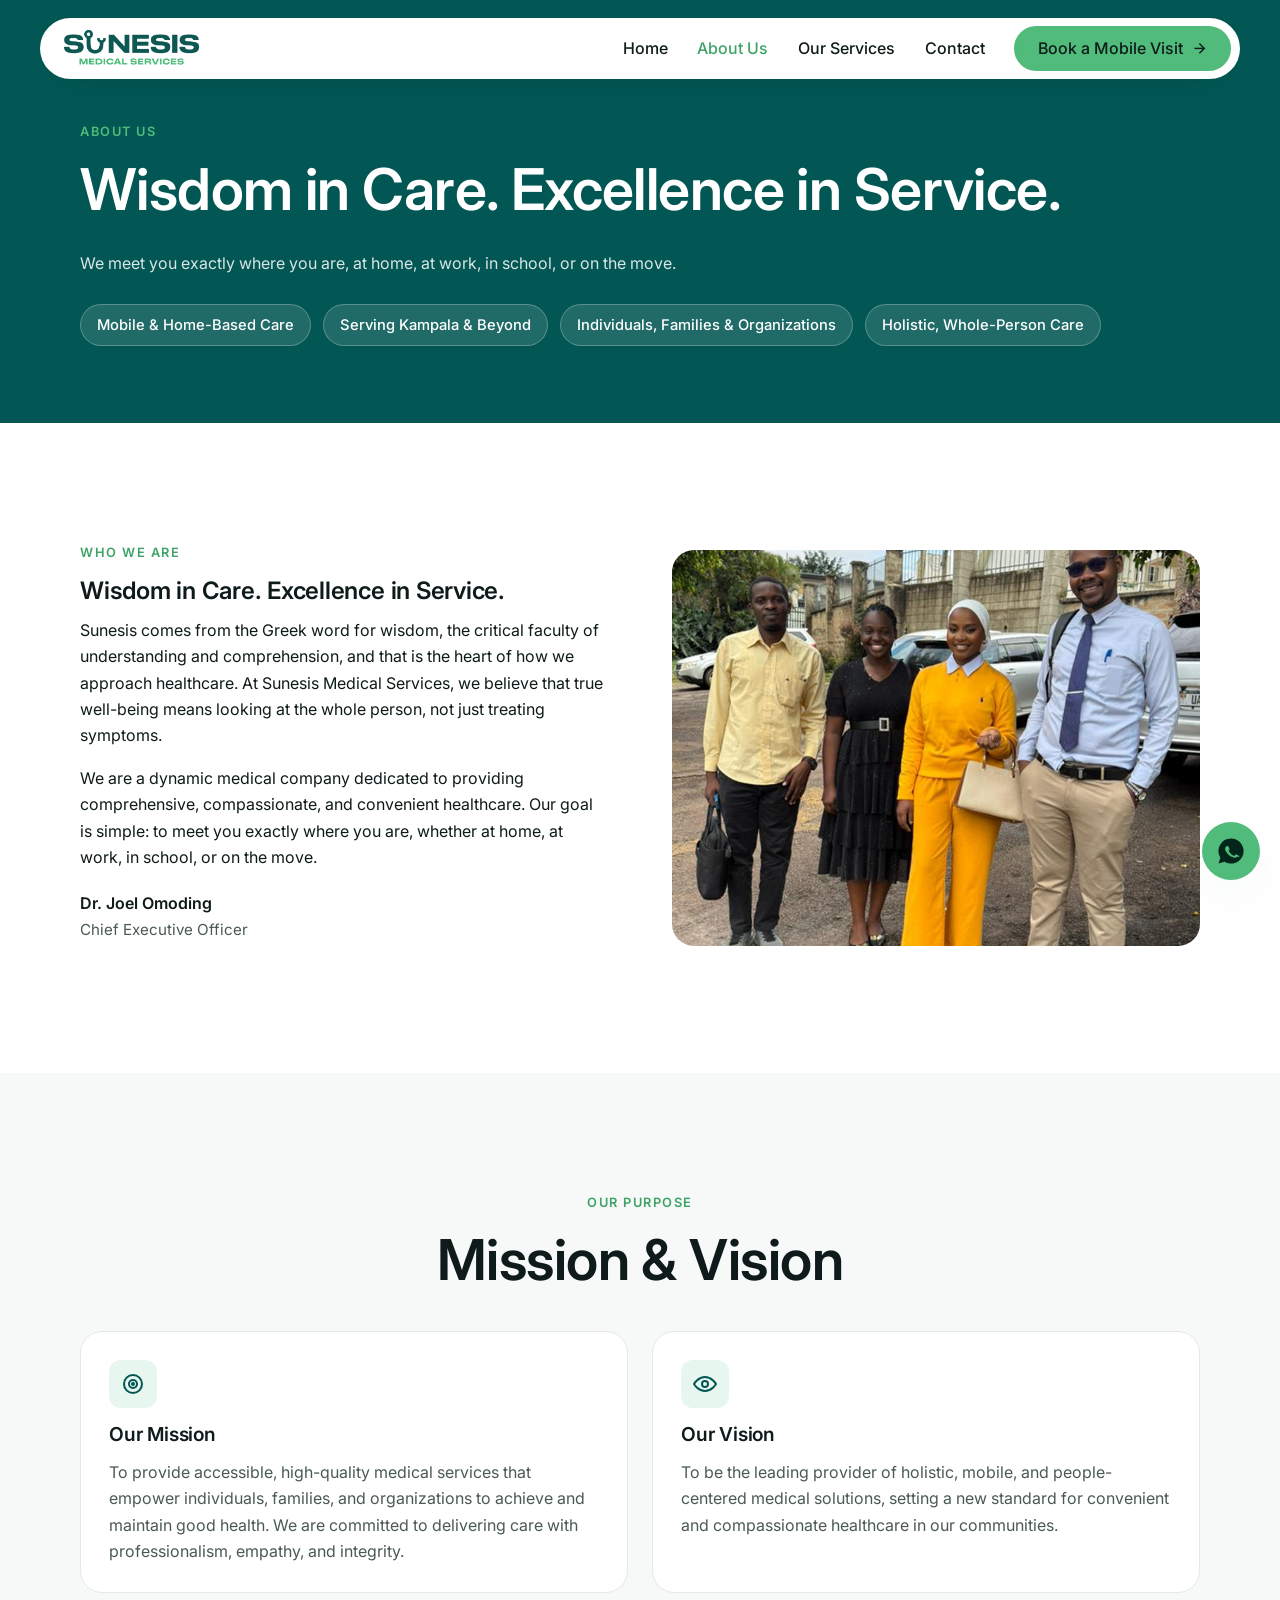
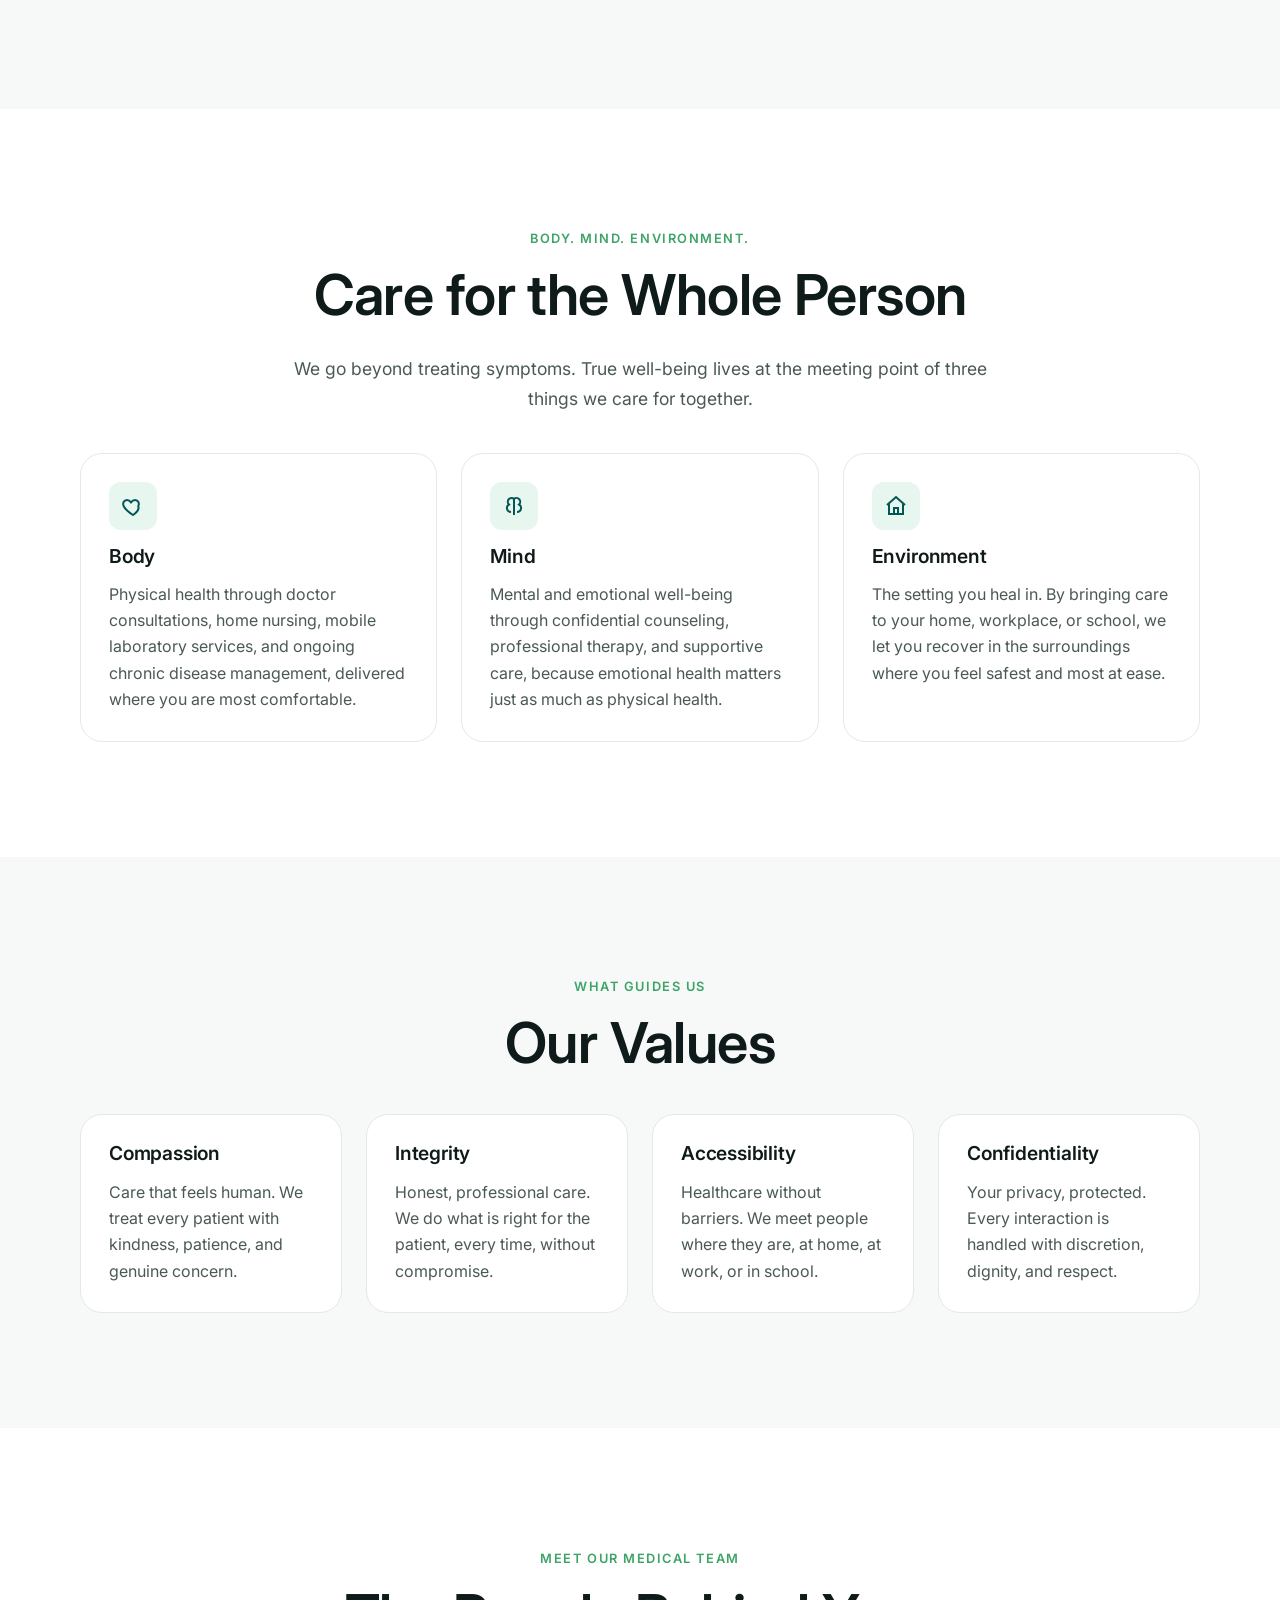
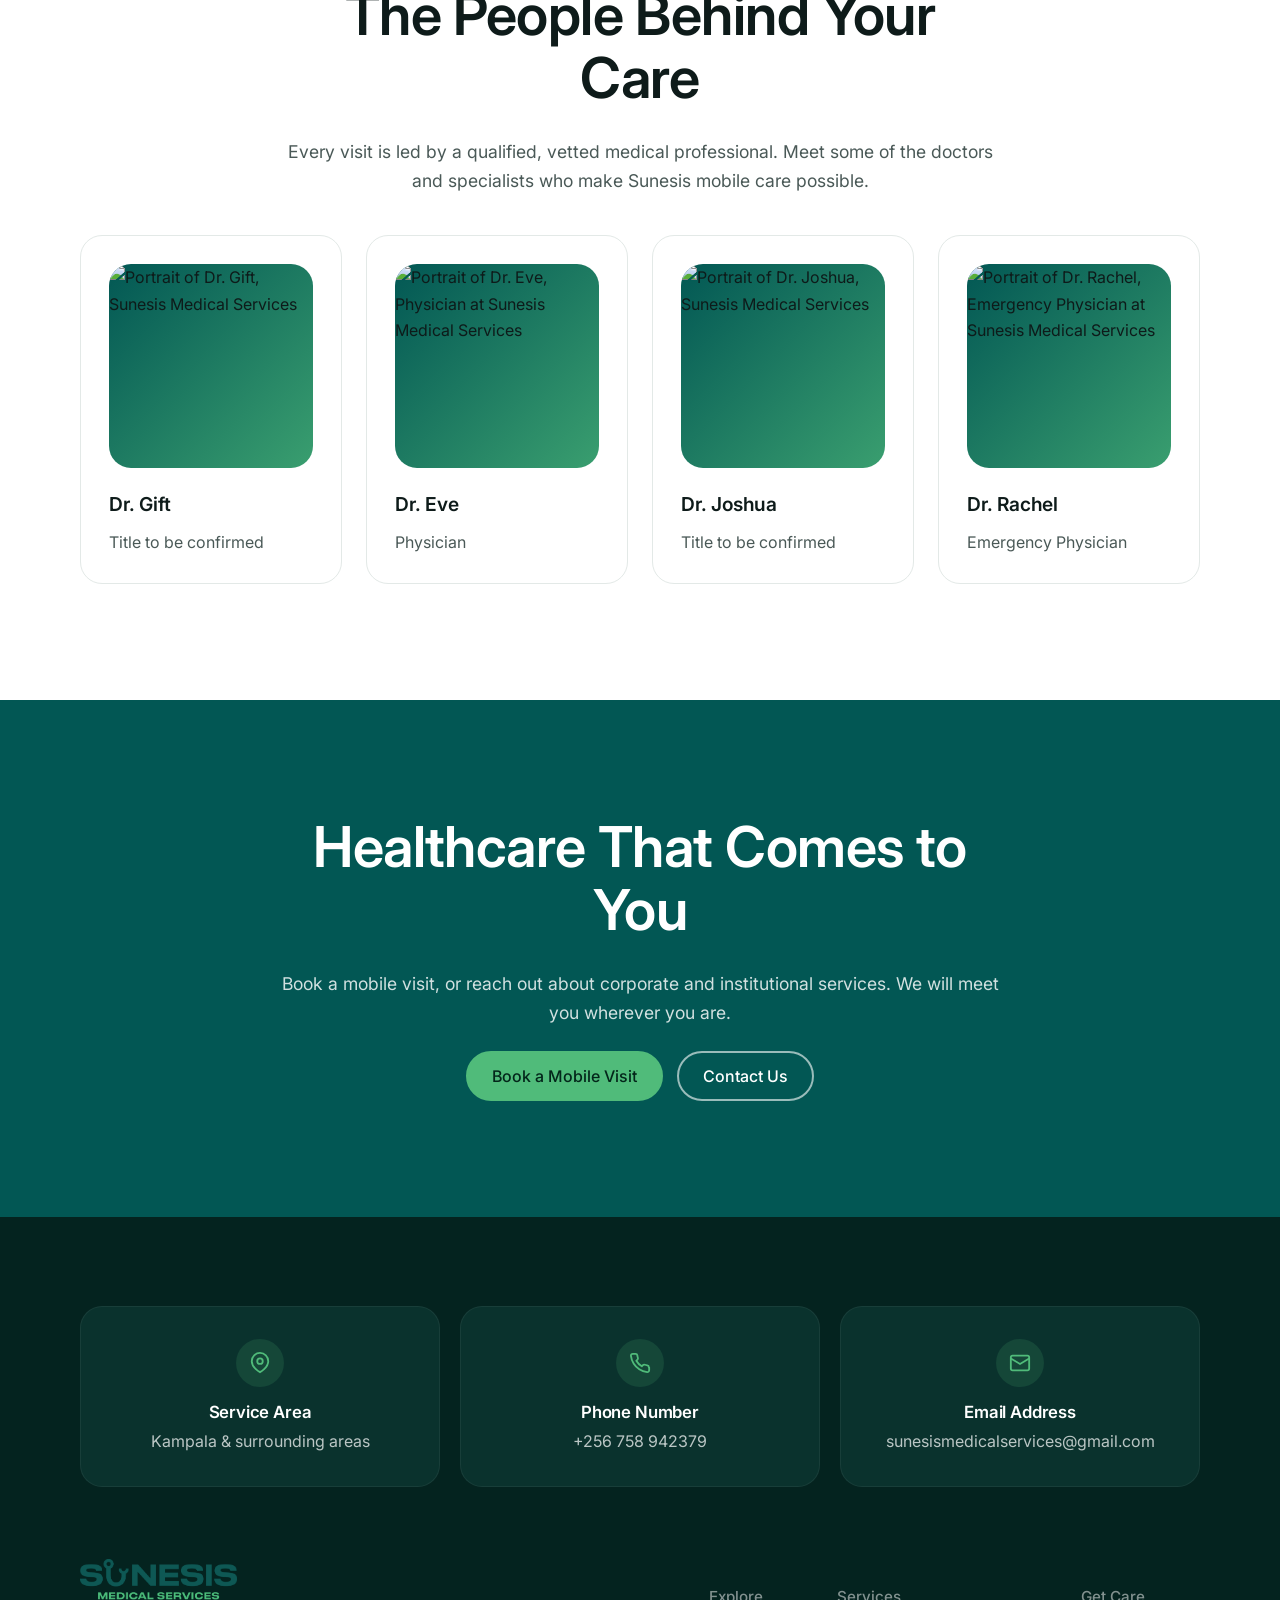
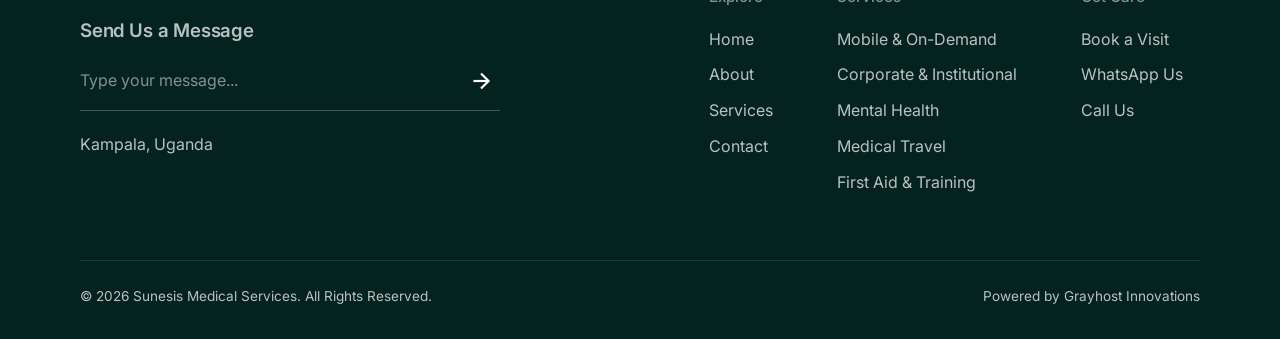
==== commit 1c026ebd: "feat: restyle to floating-pill nav, full-bleed photo hero, and dark footer (Glowdent/Onix-inspired) " ====
--- a/about-us.html
+++ b/about-us.html
@@ -12,33 +12,21 @@
 <link rel="stylesheet" href="/assets/css/sunesis.css">
 </head>
 <body>
-<div class="topbar">
-  <div class="container">
-    <div class="topbar__contact">
-      <a href="/contact-us">Mobile Service · Kampala &amp; Surrounding Areas</a>
-      <a href="mailto:sunesismedicalservices@gmail.com">sunesismedicalservices@gmail.com</a>
-      <a href="tel:+256758942379">+256 758 942379</a>
-    </div>
-    <a class="wa" href="https://wa.me/256758942379?text=Hi%2C%20I%27d%20like%20to%20book%20a%20mobile%20visit" target="_blank" rel="noopener">Chat on WhatsApp</a>
-  </div>
-</div>
-<header class="site-header">
-  <div class="container">
-    <a class="brand" href="/" aria-label="Sunesis Medical Services home">
-      <img src="/assets/images/logos/logo-white-bg.png" alt="Sunesis Medical Services logo">
-    </a>
-    <button class="nav-toggle" aria-label="Open menu" aria-expanded="false" aria-controls="primary-nav">
-      <svg viewBox="0 0 24 24" fill="none" stroke="currentColor" stroke-width="2"><line x1="3" y1="6" x2="21" y2="6"/><line x1="3" y1="12" x2="21" y2="12"/><line x1="3" y1="18" x2="21" y2="18"/></svg>
-    </button>
-    <nav class="nav" id="primary-nav">
-      <a href="/">Home</a>
-      <a href="/about-us" aria-current="page">About Us</a>
-      <a href="/services">Our Services</a>
-      <a href="/contact-us">Contact</a>
-      <a class="btn btn--primary" href="/appointment">Book a Mobile Visit</a>
-    </nav>
-  </div>
-</header>
+<nav class="nav-pill">
+  <a class="brand" href="/" aria-label="Sunesis Medical Services home">
+    <img src="/assets/images/logos/logo-white-bg.png" alt="Sunesis Medical Services logo">
+  </a>
+  <button class="nav-toggle" aria-label="Open menu" aria-expanded="false" aria-controls="primary-nav">
+    <svg viewBox="0 0 24 24" fill="none" stroke="currentColor" stroke-width="2"><line x1="3" y1="6" x2="21" y2="6"/><line x1="3" y1="12" x2="21" y2="12"/><line x1="3" y1="18" x2="21" y2="18"/></svg>
+  </button>
+  <div class="nav" id="primary-nav">
+    <a href="/">Home</a>
+    <a href="/about-us" aria-current="page">About Us</a>
+    <a href="/services">Our Services</a>
+    <a href="/contact-us">Contact</a>
+    <a class="btn btn--primary" href="/appointment">Book a Mobile Visit <svg viewBox="0 0 24 24" fill="none" stroke="currentColor" stroke-width="2"><line x1="5" y1="12" x2="19" y2="12"/><polyline points="12 5 19 12 12 19"/></svg></a>
+  </div>
+</nav>
 
 <!-- ===== Page hero + At a Glance band ===== -->
 <section class="page-hero">
@@ -182,22 +170,63 @@
 
 <footer class="site-footer">
   <div class="container">
-    <div class="foot-grid">
+    <div class="foot-cards">
+      <div class="foot-card">
+        <div class="ic"><svg viewBox="0 0 24 24" fill="none" stroke="currentColor" stroke-width="2"><path d="M21 10c0 7-9 12-9 12s-9-5-9-12a9 9 0 0 1 18 0z"/><circle cx="12" cy="10" r="3"/></svg></div>
+        <h4>Service Area</h4>
+        <p>Kampala &amp; surrounding areas</p>
+      </div>
+      <div class="foot-card">
+        <div class="ic"><svg viewBox="0 0 24 24" fill="none" stroke="currentColor" stroke-width="2"><path d="M22 16.92v3a2 2 0 0 1-2.2 2 19.8 19.8 0 0 1-8.6-3.1 19.5 19.5 0 0 1-6-6 19.8 19.8 0 0 1-3.1-8.6A2 2 0 0 1 4.1 2h3a2 2 0 0 1 2 1.7c.1.9.3 1.8.6 2.6a2 2 0 0 1-.5 2.1L8 9.6a16 16 0 0 0 6 6l1.2-1.2a2 2 0 0 1 2.1-.5c.8.3 1.7.5 2.6.6a2 2 0 0 1 1.7 2z"/></svg></div>
+        <h4>Phone Number</h4>
+        <p><a href="tel:+256758942379">+256 758 942379</a></p>
+      </div>
+      <div class="foot-card">
+        <div class="ic"><svg viewBox="0 0 24 24" fill="none" stroke="currentColor" stroke-width="2"><rect x="2" y="4" width="20" height="16" rx="2"/><path d="m22 7-10 6L2 7"/></svg></div>
+        <h4>Email Address</h4>
+        <p><a href="mailto:sunesismedicalservices@gmail.com">sunesismedicalservices@gmail.com</a></p>
+      </div>
+    </div>
+    <div class="foot-main">
       <div>
-        <a class="brand" href="/"><img src="/assets/images/logos/logo-white-bg.png" alt="Sunesis Medical Services logo"></a>
-        <p style="margin-top:1rem;max-width:320px">Holistic, mobile healthcare delivered at your home, workplace, or school across Kampala and surrounding areas.</p>
-        <p>Kampala, Uganda<br>
-          <a href="mailto:sunesismedicalservices@gmail.com">sunesismedicalservices@gmail.com</a><br>
-          <a href="tel:+256758942379">+256 758 942379</a></p>
-      </div>
-      <div class="foot-links">
-        <ul>
-          <li><strong style="color:#fff">Explore</strong></li>
-          <li><a href="/about-us">About</a></li>
-          <li><a href="/services">Services</a></li>
-          <li><a href="/appointment">Book a Visit</a></li>
-          <li><a href="/contact-us">Contact</a></li>
-        </ul>
+        <a class="foot-brand brand" href="/"><img src="/assets/images/logos/logo-white-bg.png" alt="Sunesis Medical Services logo"></a>
+        <h3 class="foot-news">Send Us a Message</h3>
+        <form class="news-form" data-wa data-wa-intro="Hello Sunesis, I have a message from your website:">
+          <input type="text" name="message" data-label="Message" placeholder="Type your message..." aria-label="Your message" required>
+          <button type="submit" aria-label="Send via WhatsApp">
+            <svg viewBox="0 0 24 24" fill="none" stroke="currentColor" stroke-width="2"><line x1="5" y1="12" x2="19" y2="12"/><polyline points="12 5 19 12 12 19"/></svg>
+          </button>
+        </form>
+        <p style="margin-top:1.25rem">Kampala, Uganda</p>
+      </div>
+      <div class="foot-cols">
+        <div>
+          <h5>Explore</h5>
+          <ul>
+            <li><a href="/">Home</a></li>
+            <li><a href="/about-us">About</a></li>
+            <li><a href="/services">Services</a></li>
+            <li><a href="/contact-us">Contact</a></li>
+          </ul>
+        </div>
+        <div>
+          <h5>Services</h5>
+          <ul>
+            <li><a href="/services/mobile-care">Mobile &amp; On-Demand</a></li>
+            <li><a href="/services/corporate-health">Corporate &amp; Institutional</a></li>
+            <li><a href="/services/mental-health">Mental Health</a></li>
+            <li><a href="/services/medical-travel">Medical Travel</a></li>
+            <li><a href="/services/first-aid">First Aid &amp; Training</a></li>
+          </ul>
+        </div>
+        <div>
+          <h5>Get Care</h5>
+          <ul>
+            <li><a href="/appointment">Book a Visit</a></li>
+            <li><a href="https://wa.me/256758942379" target="_blank" rel="noopener">WhatsApp Us</a></li>
+            <li><a href="tel:+256758942379">Call Us</a></li>
+          </ul>
+        </div>
       </div>
     </div>
     <div class="colophon">
--- a/assets/css/sunesis.css
+++ b/assets/css/sunesis.css
@@ -17,19 +17,25 @@
   --white: #ffffff;
   --line: #e3e9e7;
 
+  /* Dark (footer / deep surfaces) */
+  --dark: #04231f;
+  --dark-card: #0a322d;
+
   /* UI */
-  --radius: 14px;
-  --radius-sm: 10px;
-  --shadow: 0 10px 30px -12px rgba(2, 87, 84, 0.18);
-  --section-y: clamp(4rem, 9vw, 8rem);
-  --container: 1180px;
+  --radius: 22px;
+  --radius-sm: 14px;
+  --radius-pill: 999px;
+  --shadow: 0 18px 50px -20px rgba(2, 87, 84, 0.30);
+  --shadow-soft: 0 10px 30px -16px rgba(4, 35, 31, 0.22);
+  --section-y: clamp(4.5rem, 9vw, 8.5rem);
+  --container: 1200px;
   --gutter: clamp(1.25rem, 4vw, 2.5rem);
 
   /* Type */
   --font: "Inter", system-ui, -apple-system, "Segoe UI", Roboto, sans-serif;
-  --fs-hero: clamp(2.6rem, 6vw, 4.6rem);
-  --fs-h2: clamp(1.9rem, 3.6vw, 2.9rem);
-  --fs-h3: clamp(1.3rem, 2.2vw, 1.7rem);
+  --fs-hero: clamp(2.9rem, 7vw, 5.2rem);
+  --fs-h2: clamp(2.1rem, 4.4vw, 3.6rem);
+  --fs-h3: clamp(1.35rem, 2.2vw, 1.8rem);
   --fs-body: clamp(1rem, 1.1vw, 1.125rem);
 }
 
@@ -195,65 +201,108 @@
 .badge { display: inline-block; font-size: .72rem; font-weight: 600; letter-spacing: .08em; text-transform: uppercase;
   color: var(--green-600); background: var(--green-100); padding: .25rem .6rem; border-radius: 999px; }
 
-/* ---- Top bar ---- */
-.topbar { background: var(--teal-700); color: rgba(255,255,255,.85); font-size: .85rem; }
-.topbar .container { display: flex; flex-wrap: wrap; gap: .5rem 1.5rem; align-items: center; justify-content: space-between; padding-block: .5rem; }
-.topbar a { color: rgba(255,255,255,.85); display: inline-flex; gap: .4rem; align-items: center; }
-.topbar a:hover { color: #fff; }
-.topbar .wa { background: var(--green); color: #03261a; padding: .35rem .8rem; border-radius: 999px; font-weight: 500; }
-.topbar .wa:hover { color: #03261a; background: #fff; }
-.topbar__contact { display: flex; flex-wrap: wrap; gap: .4rem 1.25rem; }
-
-/* ---- Header ---- */
-.site-header { position: sticky; top: 0; z-index: 50; background: var(--white); border-bottom: 1px solid var(--line); }
-.site-header .container { display: flex; align-items: center; justify-content: space-between; gap: 1rem; padding-block: .85rem; }
-.brand img { height: 42px; width: auto; }
-.nav { display: flex; align-items: center; gap: 2rem; }
-.nav a { color: var(--ink); font-weight: 500; }
-.nav a:hover, .nav a[aria-current="page"] { color: var(--green-600); }
-.nav a.btn { color: #03261a; }
-.nav-toggle { display: none; background: none; border: 0; cursor: pointer; color: var(--teal); }
+/* ---- Floating pill nav ---- */
+.nav-pill { position: fixed; top: clamp(.55rem, 2vw, 1.1rem); left: 50%; transform: translateX(-50%); z-index: 70;
+  width: min(calc(100% - 2 * var(--gutter)), var(--container));
+  background: #fff; border-radius: var(--radius-pill); box-shadow: var(--shadow-soft);
+  display: flex; align-items: center; justify-content: space-between; gap: 1rem;
+  padding: .5rem .55rem .5rem 1.5rem; }
+.nav-pill .brand img { height: 36px; width: auto; display: block; }
+.nav { display: flex; align-items: center; gap: 1.85rem; }
+.nav > a { color: var(--ink); font-weight: 500; }
+.nav > a:hover, .nav > a[aria-current="page"]:not(.btn) { color: var(--green-600); }
+.nav .btn { padding: .7rem 1.35rem; }
+.nav-toggle { display: none; background: none; border: 0; cursor: pointer; color: var(--teal); padding: .35rem; }
 .nav-toggle svg { width: 28px; height: 28px; }
-@media (max-width: 860px) {
-  .nav-toggle { display: inline-flex; }
-  .nav { position: fixed; inset: 0 0 0 auto; width: min(80vw, 320px); background: #fff; flex-direction: column;
-    align-items: flex-start; gap: 1.25rem; padding: 5rem 2rem; transform: translateX(100%); transition: transform .3s;
-    box-shadow: var(--shadow); }
+@media (max-width: 920px) {
+  .nav-toggle { display: inline-flex; order: 3; }
+  .nav { position: fixed; inset: 0 0 0 auto; width: min(82vw, 340px); background: #fff; flex-direction: column;
+    align-items: flex-start; gap: 1.5rem; padding: 6rem 2rem 2rem; transform: translateX(105%); transition: transform .3s;
+    box-shadow: var(--shadow); border-radius: 28px 0 0 28px; }
   .nav.is-open { transform: none; }
   .nav .btn { width: 100%; justify-content: center; }
 }
 
-/* ---- Footer ---- */
-.site-footer { background: var(--teal); color: rgba(255,255,255,.8); padding-block: 3.5rem 2rem; }
-.site-footer a { color: rgba(255,255,255,.8); }
-.site-footer a:hover { color: #fff; }
-.site-footer .foot-grid { display: flex; flex-wrap: wrap; gap: 2rem; justify-content: space-between; align-items: start; }
-.site-footer .brand img { height: 40px; }
-.site-footer .foot-links { display: flex; gap: 2.5rem; flex-wrap: wrap; }
-.site-footer ul { list-style: none; margin: 0; padding: 0; display: grid; gap: .5rem; }
-.site-footer .colophon { border-top: 1px solid rgba(255,255,255,.15); margin-top: 2.5rem; padding-top: 1.5rem;
-  display: flex; flex-wrap: wrap; gap: .5rem 1.5rem; justify-content: space-between; font-size: .85rem; }
+/* ---- Hero (home, full-bleed photo) ---- */
+.hero { position: relative; min-height: clamp(600px, 92vh, 880px); display: flex; align-items: flex-end;
+  color: #fff; background-color: var(--dark); background-position: center; background-size: cover; overflow: hidden; }
+.hero::before { content: ""; position: absolute; inset: 0;
+  background: linear-gradient(180deg, rgba(4,35,31,.50) 0%, rgba(4,35,31,.12) 32%, rgba(4,35,31,.90) 100%); }
+.hero__inner { position: relative; z-index: 2; width: 100%; max-width: var(--container); margin: 0 auto;
+  padding: 0 var(--gutter) clamp(3rem, 6vw, 5rem); }
+.hero__content { max-width: 720px; }
+.hero h1 { font-size: var(--fs-hero); font-weight: 600; letter-spacing: -.02em; margin: .4rem 0 1.2rem; }
+.hero p { color: rgba(255,255,255,.9); font-size: clamp(1.05rem, 1.4vw, 1.25rem); max-width: 560px; margin-bottom: 1.75rem; }
+.hero .btn--ghost { color: #fff; border-color: rgba(255,255,255,.7); }
+.hero .btn--ghost:hover { background: #fff; color: var(--teal); }
+
+.trust-row { display: flex; align-items: center; gap: .85rem; margin-bottom: 1.4rem; }
+.avatars { display: flex; }
+.avatars span { width: 38px; height: 38px; border-radius: 50%; border: 2px solid #fff; margin-left: -12px;
+  background: linear-gradient(135deg, var(--teal), var(--green)); display: grid; place-items: center; color: #fff; }
+.avatars span:first-child { margin-left: 0; }
+.avatars span svg { width: 20px; height: 20px; }
+.trust-row small { color: rgba(255,255,255,.88); font-size: .92rem; }
+
+.hero-cards { position: absolute; right: var(--gutter); bottom: clamp(3rem, 6vw, 5rem); z-index: 2;
+  display: flex; gap: 1rem; align-items: flex-end; }
+.hero-card { background: #fff; color: var(--ink); border-radius: var(--radius); box-shadow: var(--shadow);
+  padding: 1.25rem 1.4rem; min-width: 190px; }
+.hero-card .label { font-size: .72rem; text-transform: uppercase; letter-spacing: .1em; color: var(--ink-60); margin-bottom: .4rem; }
+.hero-card .big { font-size: 1.45rem; font-weight: 600; line-height: 1.2; }
+.hero-card .sub { font-size: .9rem; color: var(--ink-60); margin-top: .35rem; }
+.pill-list { display: flex; flex-direction: column; gap: .55rem; }
+.pill { border: 1px solid var(--line); border-radius: 999px; padding: .4rem .95rem; font-size: .88rem; font-weight: 500; text-align: center; }
+.pill--green { background: var(--green); border-color: var(--green); color: #03261a; }
+@media (max-width: 980px) { .hero-cards { display: none; } }
+
+/* ---- Page hero (interior pages) ---- */
+.page-hero { background: var(--teal); color: #fff; padding-top: clamp(7rem, 13vh, 9.5rem); padding-bottom: clamp(3rem, 6vw, 5rem); }
+.page-hero h1 { font-size: clamp(2.2rem, 5vw, 3.6rem); }
+.page-hero p { color: rgba(255,255,255,.85); max-width: 640px; }
 
 /* ---- WhatsApp FAB + scroll top ---- */
-.wa-fab { position: fixed; right: 20px; bottom: 20px; z-index: 60; width: 56px; height: 56px; border-radius: 50%;
+.wa-fab { position: fixed; right: 20px; bottom: 20px; z-index: 60; width: 58px; height: 58px; border-radius: 50%;
   background: var(--green); color: #03261a; display: grid; place-items: center; box-shadow: var(--shadow); }
 .wa-fab:hover { background: var(--green-600); color: #fff; }
 .wa-fab svg { width: 30px; height: 30px; }
-.scroll-top { position: fixed; right: 20px; bottom: 88px; z-index: 60; width: 44px; height: 44px; border-radius: 50%;
+.scroll-top { position: fixed; right: 20px; bottom: 90px; z-index: 60; width: 44px; height: 44px; border-radius: 50%;
   background: var(--teal); color: #fff; border: 0; display: grid; place-items: center; opacity: 0; pointer-events: none;
   transition: opacity .3s; cursor: pointer; }
 .scroll-top.is-visible { opacity: 1; pointer-events: auto; }
 
-/* ---- Hero (home) ---- */
-.hero { background: var(--teal); color: #fff; padding-block: clamp(3.5rem, 8vw, 7rem); }
-.hero h1 { font-size: var(--fs-hero); margin-bottom: 1.25rem; }
-.hero p { color: rgba(255,255,255,.88); font-size: 1.15rem; max-width: 540px; }
-.hero .imgslot { min-height: 360px; box-shadow: var(--shadow); }
-
-/* ---- Page hero (interior pages) ---- */
-.page-hero { background: var(--teal); color: #fff; padding-block: clamp(3rem,7vw,6rem); }
-.page-hero h1 { font-size: clamp(2.1rem,4.5vw,3.4rem); }
-.page-hero p { color: rgba(255,255,255,.85); max-width: 640px; }
+/* ---- Footer (dark) ---- */
+.site-footer { background: var(--dark); color: rgba(255,255,255,.72); padding-block: clamp(3.5rem, 7vw, 6rem) 2rem; }
+.site-footer a { color: rgba(255,255,255,.72); }
+.site-footer a:hover { color: #fff; }
+.foot-cards { display: grid; grid-template-columns: repeat(3, 1fr); gap: 1.25rem; margin-bottom: clamp(3rem, 6vw, 4.5rem); }
+@media (max-width: 780px) { .foot-cards { grid-template-columns: 1fr; } }
+.foot-card { background: var(--dark-card); border: 1px solid rgba(255,255,255,.06); border-radius: var(--radius);
+  padding: 2rem; text-align: center; }
+.foot-card .ic { width: 48px; height: 48px; border-radius: 50%; margin: 0 auto 1rem; display: grid; place-items: center;
+  background: rgba(80,187,122,.15); color: var(--green); }
+.foot-card .ic svg { width: 22px; height: 22px; }
+.foot-card h4 { color: #fff; margin-bottom: .35rem; font-size: 1.05rem; }
+.foot-card p { margin: 0; }
+.foot-main { display: grid; grid-template-columns: 1.2fr 1fr; gap: 2.5rem; align-items: start; }
+@media (max-width: 860px) { .foot-main { grid-template-columns: 1fr; } }
+.foot-brand img { height: 42px; margin-bottom: 1.25rem; }
+.foot-news h3 { color: #fff; font-size: clamp(1.5rem, 3vw, 2.2rem); margin-bottom: 1.25rem; }
+.news-form { display: flex; align-items: center; gap: .5rem; border-bottom: 1px solid rgba(255,255,255,.25); padding: .6rem 0; max-width: 420px; }
+.news-form input { flex: 1; background: transparent; border: 0; color: #fff; font: inherit; padding: .4rem 0; }
+.news-form input::placeholder { color: rgba(255,255,255,.5); }
+.news-form input:focus { outline: none; }
+.news-form button { background: none; border: 0; color: #fff; cursor: pointer; display: grid; place-items: center; }
+.news-form button svg { width: 26px; height: 26px; }
+.foot-cols { display: flex; gap: clamp(2rem, 5vw, 4rem); flex-wrap: wrap; }
+.foot-cols h5 { color: rgba(255,255,255,.5); font-weight: 500; margin-bottom: 1rem; font-size: .95rem; }
+.foot-cols ul { list-style: none; margin: 0; padding: 0; display: grid; gap: .6rem; }
+.colophon { border-top: 1px solid rgba(255,255,255,.1); margin-top: clamp(2.5rem, 5vw, 4rem); padding-top: 1.5rem;
+  display: flex; flex-wrap: wrap; gap: .5rem 1.5rem; justify-content: space-between; font-size: .85rem; }
+
+/* ---- White button (on dark/photo) ---- */
+.btn--white { background: #fff; color: var(--teal); border-color: #fff; }
+.btn--white:hover { background: var(--green); color: #03261a; border-color: var(--green); }
 
 /* ---- Map ---- */
-.map-embed { width: 100%; height: 420px; border: 0; border-radius: var(--radius); }
+.map-embed { width: 100%; height: 440px; border: 0; border-radius: var(--radius); }
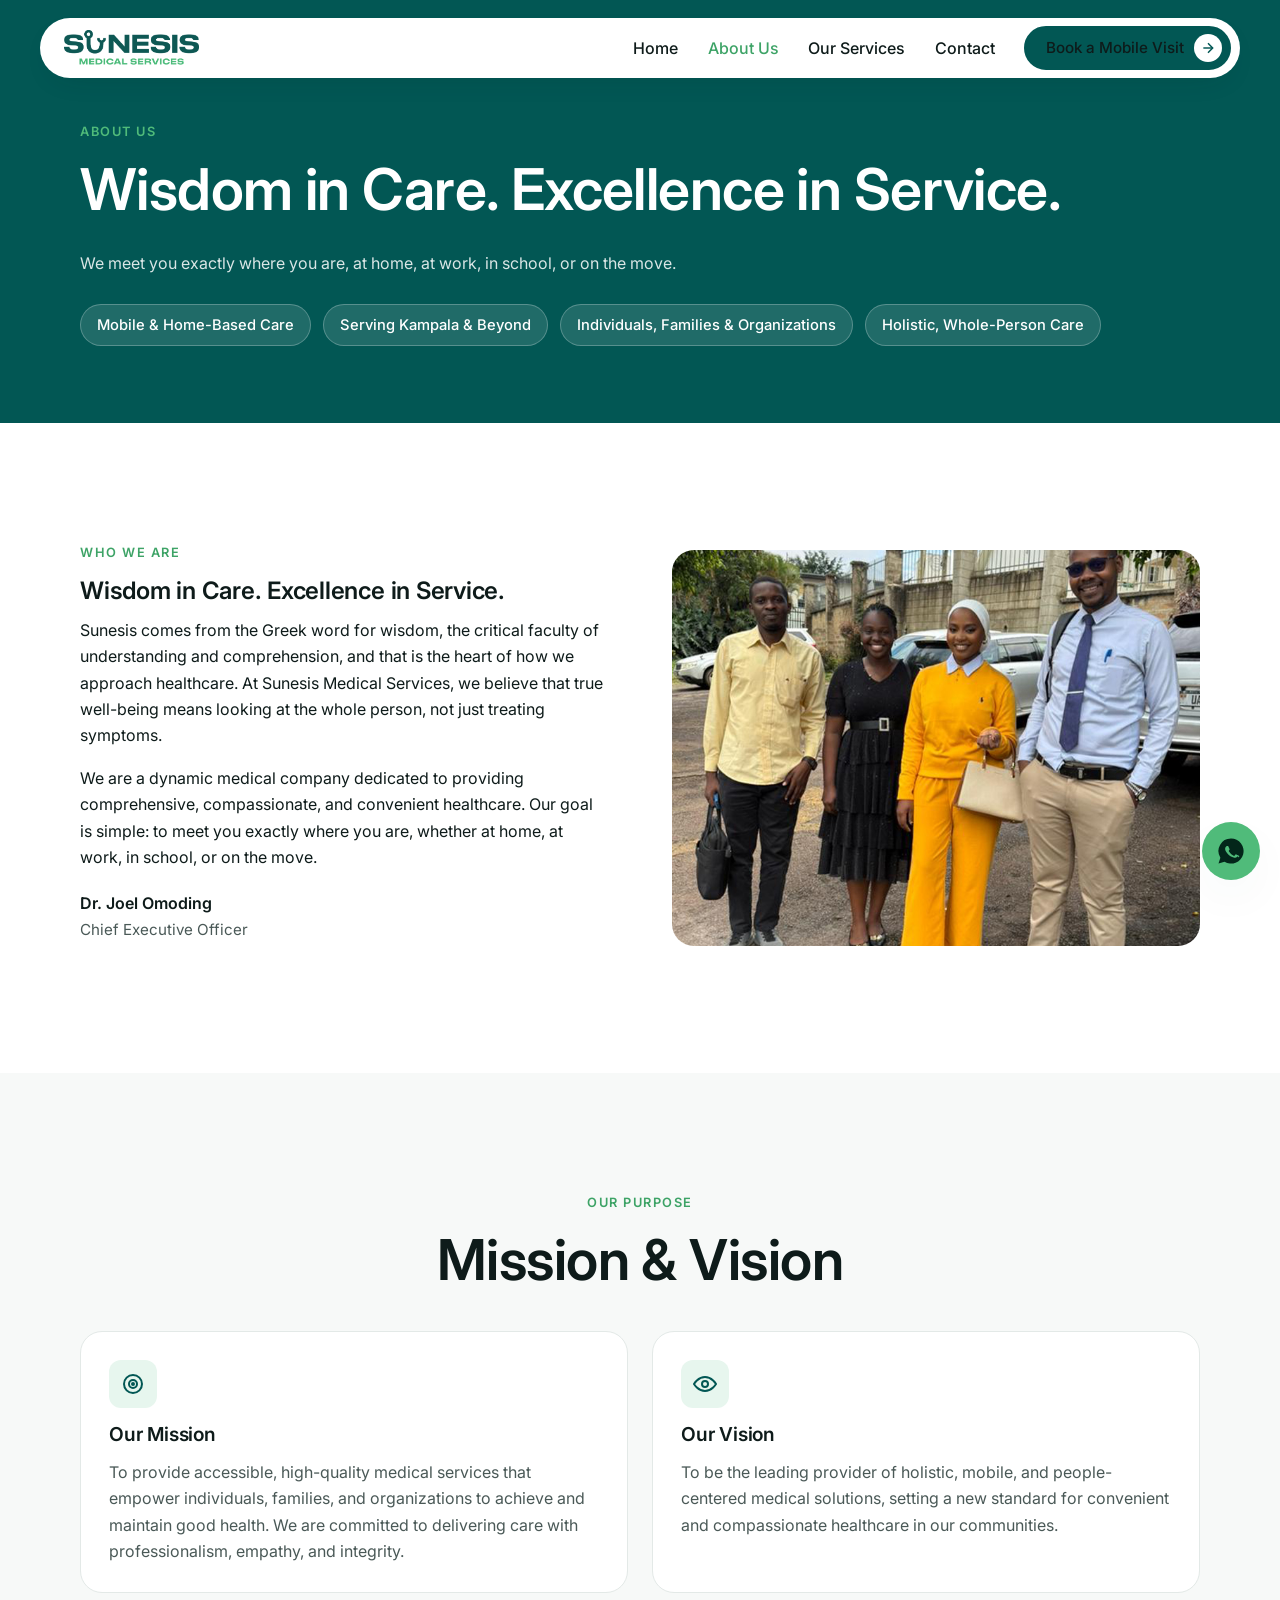
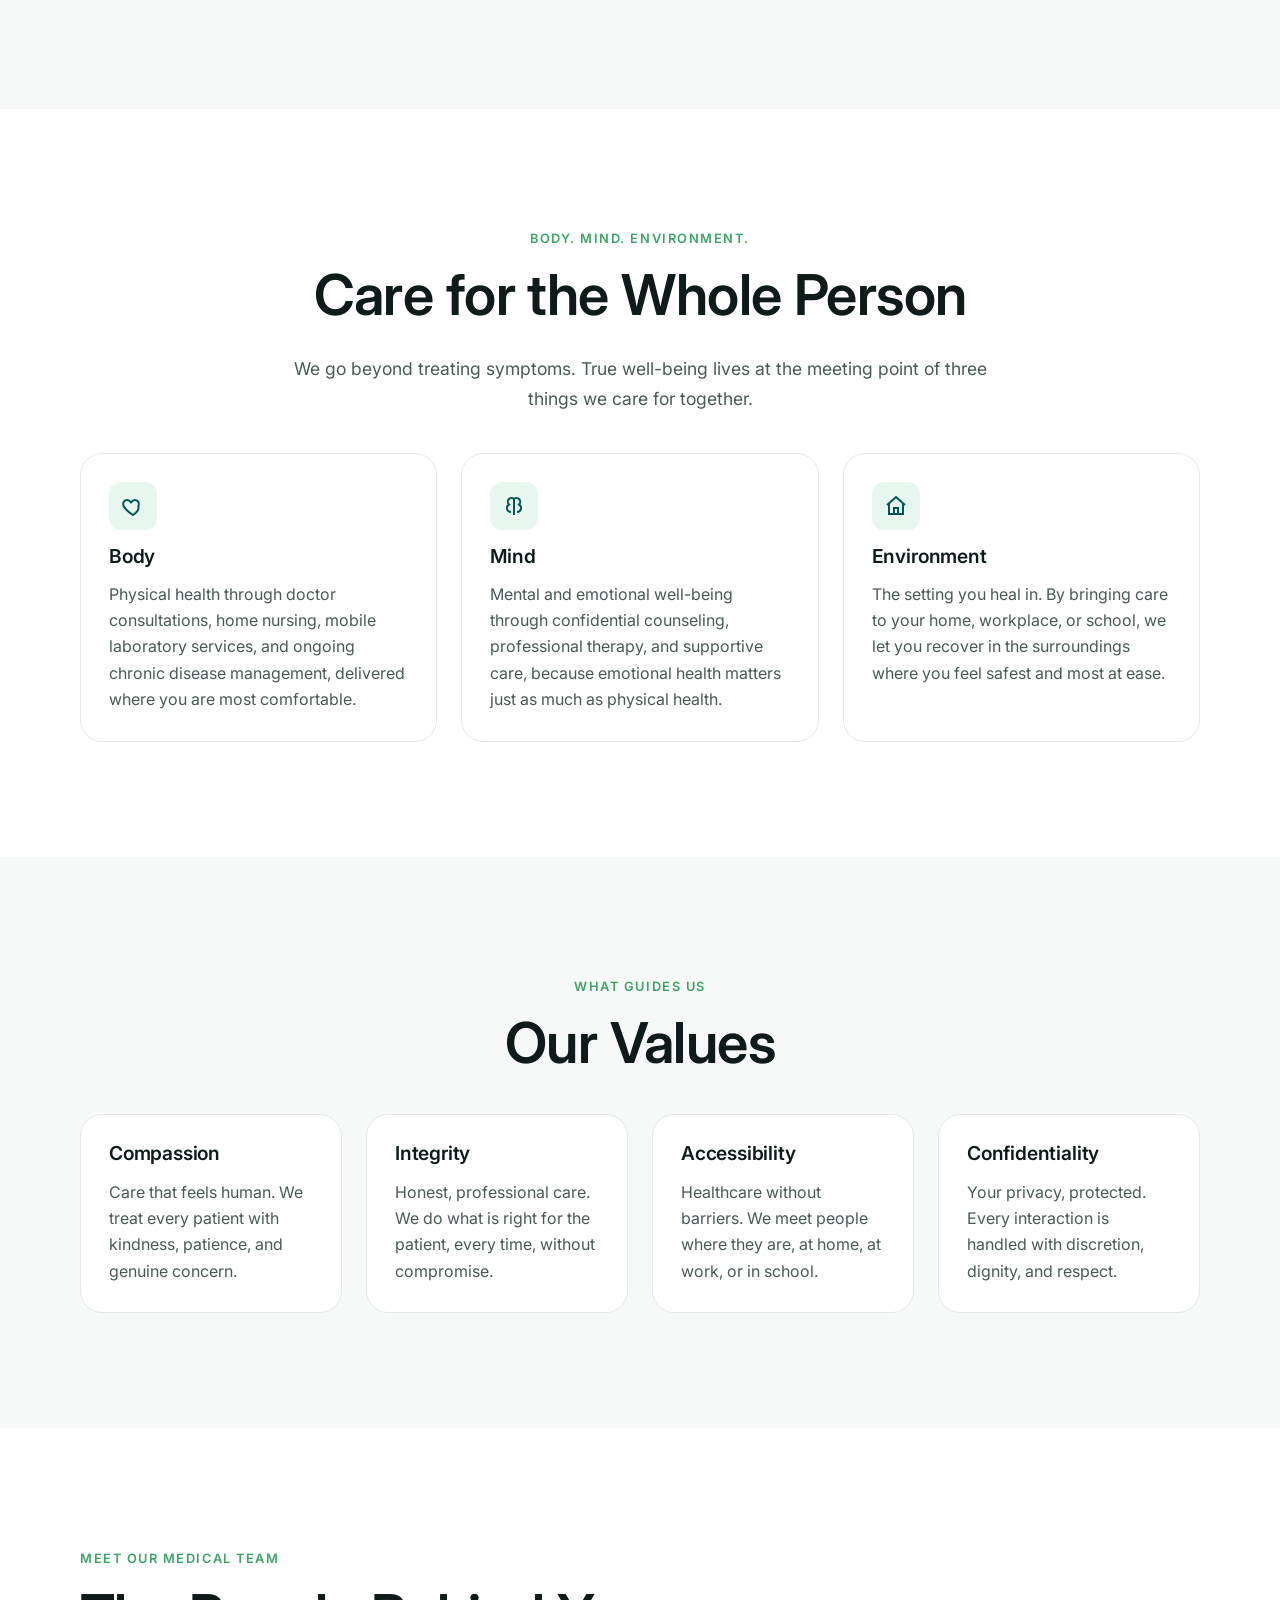
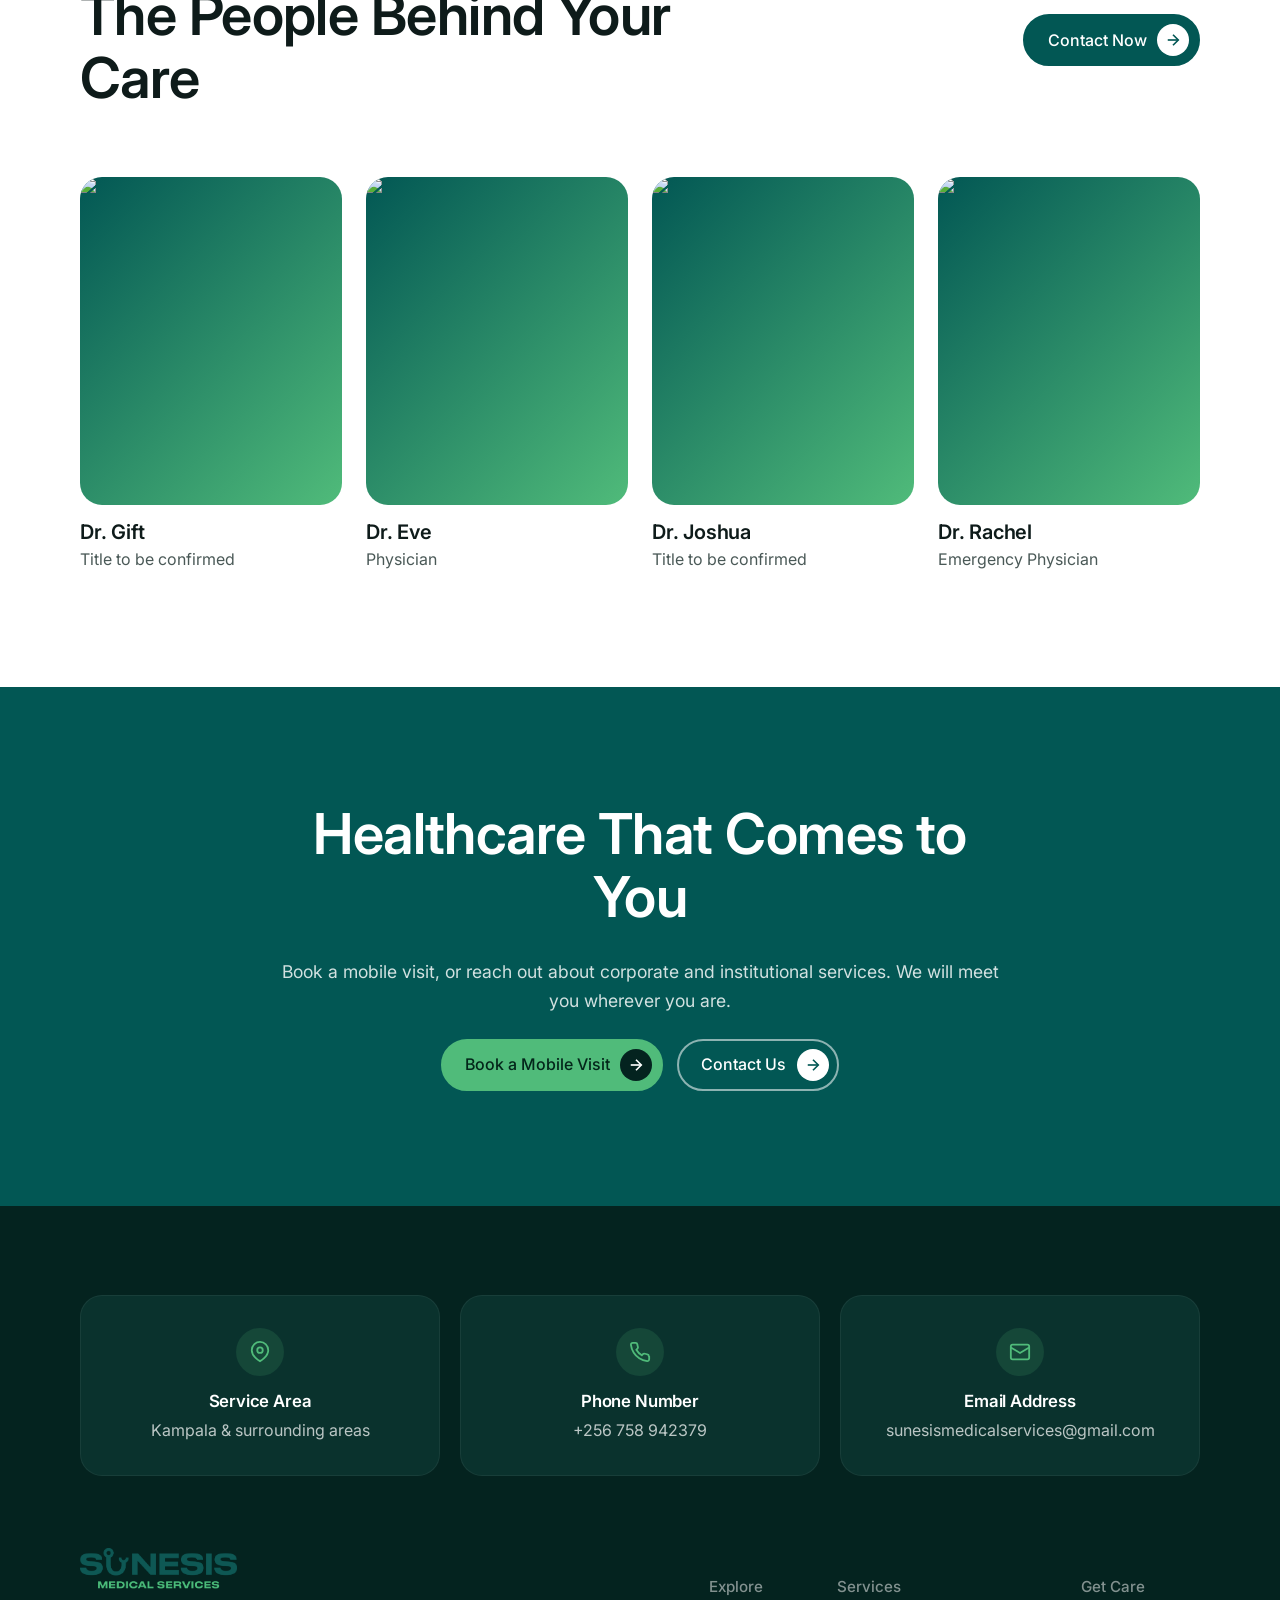
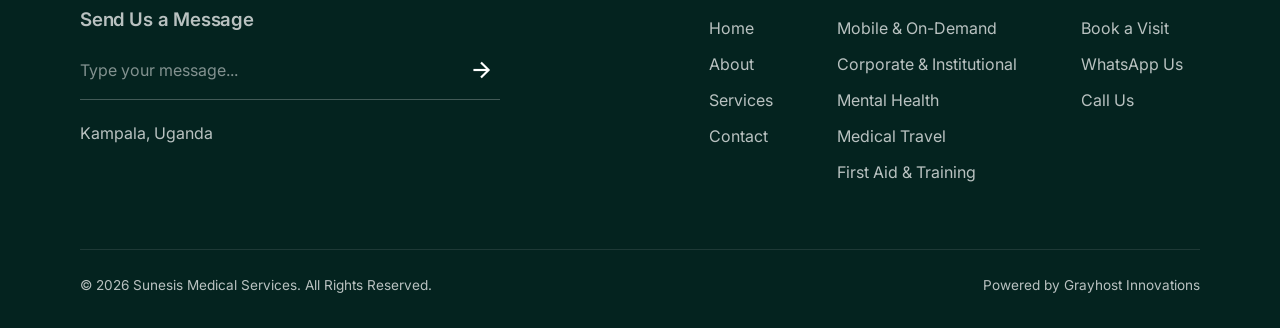
==== commit cf7035d1: "feat: literal-to-spec pass — pill+arrow-bubble buttons site-wide, teal-tint hero with mixed-weight h" ====
--- a/about-us.html
+++ b/about-us.html
@@ -122,32 +122,34 @@
 <!-- ===== Meet Our Medical Team ===== -->
 <section class="section">
   <div class="container">
-    <div class="sec-head sec-head--center">
-      <span class="eyebrow">Meet Our Medical Team</span>
-      <h2>The People Behind Your Care</h2>
-      <p class="lead">Every visit is led by a qualified, vetted medical professional. Meet some of the doctors and specialists who make Sunesis mobile care possible.</p>
-    </div>
-    <div class="grid grid--4">
-      <article class="card">
-        <img class="team-photo" src="/assets/images/team/dr-gift.jpg" alt="Portrait of Dr. Gift, Sunesis Medical Services">
-        <h4 style="margin-top:1rem">Dr. Gift</h4>
+    <div class="team-head">
+      <div class="sec-head">
+        <span class="eyebrow">Meet Our Medical Team</span>
+        <h2>The People Behind Your Care</h2>
+      </div>
+      <a class="btn btn--primary" href="/contact-us">Contact Now</a>
+    </div>
+    <div class="team-grid">
+      <article class="team-member">
+        <img class="team-member__photo" src="/assets/images/team/dr-gift.jpg" alt="Portrait of Dr. Gift, Sunesis Medical Services">
+        <h4>Dr. Gift</h4>
         <!-- NEEDS CLIENT INPUT: title/specialty for Dr. Gift (do not invent) -->
         <p>Title to be confirmed</p>
       </article>
-      <article class="card">
-        <img class="team-photo" src="/assets/images/team/dr-eve.jpg" alt="Portrait of Dr. Eve, Physician at Sunesis Medical Services">
-        <h4 style="margin-top:1rem">Dr. Eve</h4>
+      <article class="team-member">
+        <img class="team-member__photo" src="/assets/images/team/dr-eve.jpg" alt="Portrait of Dr. Eve, Physician at Sunesis Medical Services">
+        <h4>Dr. Eve</h4>
         <p>Physician</p>
       </article>
-      <article class="card">
-        <img class="team-photo" src="/assets/images/team/dr-joshua.jpg" alt="Portrait of Dr. Joshua, Sunesis Medical Services">
-        <h4 style="margin-top:1rem">Dr. Joshua</h4>
+      <article class="team-member">
+        <img class="team-member__photo" src="/assets/images/team/dr-joshua.jpg" alt="Portrait of Dr. Joshua, Sunesis Medical Services">
+        <h4>Dr. Joshua</h4>
         <!-- NEEDS CLIENT INPUT: title/specialty for Dr. Joshua (do not invent) -->
         <p>Title to be confirmed</p>
       </article>
-      <article class="card">
-        <img class="team-photo" src="/assets/images/team/dr-rachel.jpg" alt="Portrait of Dr. Rachel, Emergency Physician at Sunesis Medical Services">
-        <h4 style="margin-top:1rem">Dr. Rachel</h4>
+      <article class="team-member">
+        <img class="team-member__photo" src="/assets/images/team/dr-rachel.jpg" alt="Portrait of Dr. Rachel, Emergency Physician at Sunesis Medical Services">
+        <h4>Dr. Rachel</h4>
         <p>Emergency Physician</p>
       </article>
     </div>
--- a/assets/css/sunesis.css
+++ b/assets/css/sunesis.css
@@ -65,18 +65,55 @@
 .section--teal { background: var(--teal); color: var(--white); }
 .section--teal h1, .section--teal h2, .section--teal h3 { color: var(--white); }
 
-/* ---- Buttons ---- */
-.btn { display: inline-flex; align-items: center; gap: .5rem; font-weight: 500;
-  font-size: 1rem; padding: .85rem 1.5rem; border-radius: 999px; border: 2px solid transparent;
-  cursor: pointer; transition: background .2s, color .2s, border-color .2s, transform .2s; line-height: 1.2; }
+/* ---- Buttons: pill + trailing circular arrow bubble (one rule, every CTA) ---- */
+.btn { position: relative; display: inline-flex; align-items: center; gap: .65rem; font-weight: 500;
+  font-size: 1rem; padding: .5rem .55rem .5rem 1.4rem; border-radius: 999px; border: 2px solid transparent;
+  cursor: pointer; line-height: 1.2; transition: background .2s, color .2s, border-color .2s, transform .2s; }
 .btn:active { transform: translateY(1px); }
-.btn--primary { background: var(--green); color: #03261a; border-color: var(--green); }
-.btn--primary:hover { background: var(--green-600); border-color: var(--green-600); color: #fff; }
-.btn--ghost { background: transparent; color: var(--teal); border-color: var(--teal); }
-.btn--ghost:hover { background: var(--teal); color: #fff; }
-.section--teal .btn--ghost, .page-hero .btn--ghost { color: #fff; border-color: rgba(255,255,255,.6); }
-.section--teal .btn--ghost:hover, .page-hero .btn--ghost:hover { background: #fff; color: var(--teal); }
-.btn svg { width: 1.05em; height: 1.05em; }
+.btn > svg { display: none; }                         /* inline arrows superseded by the bubble */
+.btn::after {
+  content: ""; flex: none; width: 2em; height: 2em; border-radius: 50%;
+  background-color: #fff;
+  background-image: url("data:image/svg+xml,%3Csvg xmlns='http://www.w3.org/2000/svg' viewBox='0 0 24 24' fill='none' stroke='%23025754' stroke-width='2.2'%3E%3Cline x1='5' y1='12' x2='19' y2='12'/%3E%3Cpolyline points='12 5 19 12 12 19'/%3E%3C/svg%3E");
+  background-repeat: no-repeat; background-position: center; background-size: 56%;
+  transition: transform .2s; }
+.btn:hover::after { transform: translateX(3px); }
+
+/* primary = solid teal, white text; white bubble + teal arrow */
+.btn--primary { background: var(--teal); color: #fff; border-color: var(--teal); }
+.btn--primary:hover { background: var(--teal-700); border-color: var(--teal-700); }
+
+/* accent = green pill (use on photos / dark); dark bubble + white arrow */
+.btn--accent { background: var(--green); color: #03261a; border-color: var(--green); }
+.btn--accent:hover { background: var(--green-600); color: #fff; }
+.btn--accent::after { background-color: #04231f;
+  background-image: url("data:image/svg+xml,%3Csvg xmlns='http://www.w3.org/2000/svg' viewBox='0 0 24 24' fill='none' stroke='%23ffffff' stroke-width='2.2'%3E%3Cline x1='5' y1='12' x2='19' y2='12'/%3E%3Cpolyline points='12 5 19 12 12 19'/%3E%3C/svg%3E"); }
+
+/* secondary / ghost = light outline; teal bubble + white arrow */
+.btn--ghost { background: transparent; color: var(--teal); border-color: var(--line); }
+.btn--ghost:hover { background: var(--surface); color: var(--teal); border-color: var(--teal); }
+.btn--ghost::after { background-color: var(--teal);
+  background-image: url("data:image/svg+xml,%3Csvg xmlns='http://www.w3.org/2000/svg' viewBox='0 0 24 24' fill='none' stroke='%23ffffff' stroke-width='2.2'%3E%3Cline x1='5' y1='12' x2='19' y2='12'/%3E%3Cpolyline points='12 5 19 12 12 19'/%3E%3C/svg%3E"); }
+
+/* white pill (on dark) */
+.btn--white { background: #fff; color: var(--teal); border-color: #fff; }
+.btn--white::after { background-color: var(--teal);
+  background-image: url("data:image/svg+xml,%3Csvg xmlns='http://www.w3.org/2000/svg' viewBox='0 0 24 24' fill='none' stroke='%23ffffff' stroke-width='2.2'%3E%3Cline x1='5' y1='12' x2='19' y2='12'/%3E%3Cpolyline points='12 5 19 12 12 19'/%3E%3C/svg%3E"); }
+
+/* On photo/dark sections: primary renders green (accent), ghost goes white-outline */
+.hero .btn--primary, .page-hero .btn--primary, .section--teal .btn--primary {
+  background: var(--green); color: #03261a; border-color: var(--green); }
+.hero .btn--primary:hover, .page-hero .btn--primary:hover, .section--teal .btn--primary:hover {
+  background: var(--green-600); color: #fff; }
+.hero .btn--primary::after, .page-hero .btn--primary::after, .section--teal .btn--primary::after {
+  background-color: #04231f;
+  background-image: url("data:image/svg+xml,%3Csvg xmlns='http://www.w3.org/2000/svg' viewBox='0 0 24 24' fill='none' stroke='%23ffffff' stroke-width='2.2'%3E%3Cline x1='5' y1='12' x2='19' y2='12'/%3E%3Cpolyline points='12 5 19 12 12 19'/%3E%3C/svg%3E"); }
+.hero .btn--ghost, .page-hero .btn--ghost, .section--teal .btn--ghost { color: #fff; border-color: rgba(255,255,255,.55); }
+.hero .btn--ghost:hover, .page-hero .btn--ghost:hover, .section--teal .btn--ghost:hover { background: #fff; color: var(--teal); border-color: #fff; }
+.hero .btn--ghost::after, .page-hero .btn--ghost::after, .section--teal .btn--ghost::after {
+  background-color: #fff;
+  background-image: url("data:image/svg+xml,%3Csvg xmlns='http://www.w3.org/2000/svg' viewBox='0 0 24 24' fill='none' stroke='%23025754' stroke-width='2.2'%3E%3Cline x1='5' y1='12' x2='19' y2='12'/%3E%3Cpolyline points='12 5 19 12 12 19'/%3E%3C/svg%3E"); }
+
 .btn-row { display: flex; flex-wrap: wrap; gap: .85rem; margin-top: 1.5rem; }
 
 /* ---- Eyebrow + section header ---- */
@@ -211,7 +248,8 @@
 .nav { display: flex; align-items: center; gap: 1.85rem; }
 .nav > a { color: var(--ink); font-weight: 500; }
 .nav > a:hover, .nav > a[aria-current="page"]:not(.btn) { color: var(--green-600); }
-.nav .btn { padding: .7rem 1.35rem; }
+.nav .btn { padding: .4rem .45rem .4rem 1.2rem; font-size: .95rem; }
+.nav .btn::after { width: 1.85em; height: 1.85em; }
 .nav-toggle { display: none; background: none; border: 0; cursor: pointer; color: var(--teal); padding: .35rem; }
 .nav-toggle svg { width: 28px; height: 28px; }
 @media (max-width: 920px) {
@@ -227,7 +265,8 @@
 .hero { position: relative; min-height: clamp(600px, 92vh, 880px); display: flex; align-items: flex-end;
   color: #fff; background-color: var(--dark); background-position: center; background-size: cover; overflow: hidden; }
 .hero::before { content: ""; position: absolute; inset: 0;
-  background: linear-gradient(180deg, rgba(4,35,31,.50) 0%, rgba(4,35,31,.12) 32%, rgba(4,35,31,.90) 100%); }
+  background: linear-gradient(180deg, rgba(2,87,84,.62) 0%, rgba(2,87,84,.34) 40%, rgba(4,35,31,.92) 100%); }
+.hero h1 em { font-style: italic; font-weight: 300; color: var(--green); }
 .hero__inner { position: relative; z-index: 2; width: 100%; max-width: var(--container); margin: 0 auto;
   padding: 0 var(--gutter) clamp(3rem, 6vw, 5rem); }
 .hero__content { max-width: 720px; }
@@ -304,5 +343,69 @@
 .btn--white { background: #fff; color: var(--teal); border-color: #fff; }
 .btn--white:hover { background: var(--green); color: #03261a; border-color: var(--green); }
 
+/* ---- Testimonial accents + stars ---- */
+.tcard--teal { background: var(--teal); border-color: var(--teal); color: #fff; }
+.tcard--green { background: var(--green); border-color: var(--green); color: #03261a; }
+.tcard--teal .tcard__quote, .tcard--teal .tcard__who strong { color: #fff; }
+.tcard--teal .tcard__who span { color: rgba(255,255,255,.8); }
+.tcard--green .tcard__quote, .tcard--green .tcard__who strong { color: #03261a; }
+.tcard--green .tcard__who span { color: rgba(3,38,26,.7); }
+.tcard__head { display: flex; align-items: center; justify-content: space-between; gap: 1rem; }
+.stars { display: inline-flex; gap: 2px; color: #f4b740; }
+.stars svg { width: 16px; height: 16px; }
+.rating { font-size: .82rem; font-weight: 600; opacity: .85; }
+
+/* ---- Graceful fallbacks for client-supplied image slots ---- */
+.avatar--mono { display: grid; place-items: center; color: #fff; font-weight: 600; font-size: 1rem;
+  background: linear-gradient(135deg, var(--teal), var(--green)); }
+.tcard--teal .avatar--mono, .tcard--green .avatar--mono { border: 2px solid rgba(255,255,255,.6); }
+.img-missing { color: transparent; font-size: 0; }
+.partner-logo.img-missing { background: var(--surface); }
+
+/* ---- About collage (fade-text + image row) ---- */
+.about-collage { text-align: center; }
+.about-collage .container { max-width: 1000px; }
+.eyebrow--icon { display: inline-flex; align-items: center; gap: .5rem; }
+.eyebrow--icon svg { width: 1.1em; height: 1.1em; }
+.fade-head { font-size: clamp(1.8rem, 3.8vw, 3rem); font-weight: 600; letter-spacing: -.01em;
+  line-height: 1.2; margin: 0 auto 2.25rem; }
+.fade-head .muted { color: #b7c3c0; }
+.collage-row { display: flex; justify-content: center; gap: 1rem; margin: 0 auto 2.5rem; flex-wrap: nowrap;
+  -webkit-mask-image: linear-gradient(90deg, transparent, #000 14%, #000 86%, transparent);
+  mask-image: linear-gradient(90deg, transparent, #000 14%, #000 86%, transparent); }
+.collage-row img { width: 152px; height: 192px; object-fit: cover; border-radius: 14px; flex: none;
+  -webkit-mask-image: linear-gradient(180deg, transparent, #000 22%, #000 78%, transparent);
+  mask-image: linear-gradient(180deg, transparent, #000 22%, #000 78%, transparent); }
+@media (max-width: 760px) { .collage-row img { width: 23vw; height: 30vw; } }
+.about-collage__body { color: var(--ink-60); max-width: 680px; margin: 0 auto 1.25rem; }
+.about-collage blockquote { border: 0; max-width: 700px; margin: 1.25rem auto; font-size: 1.15rem; }
+.signature--center { text-align: center; }
+.glance-inline { list-style: none; padding: 0; display: flex; flex-wrap: wrap; justify-content: center;
+  gap: .6rem 1.5rem; margin: 2rem auto; max-width: 780px; }
+.glance-inline li { display: inline-flex; align-items: center; gap: .45rem; color: var(--ink-60); font-weight: 500; }
+.glance-inline svg { width: 18px; height: 18px; color: var(--green-600); flex: none; }
+
+/* ---- Team grid (specialist cards) ---- */
+.team-head { display: flex; align-items: center; justify-content: space-between; gap: 1.5rem; flex-wrap: wrap; margin-bottom: 2.5rem; }
+.team-head .sec-head { margin-bottom: 0; }
+.team-grid { display: grid; grid-template-columns: repeat(4, 1fr); gap: 1.5rem; }
+@media (max-width: 900px) { .team-grid { grid-template-columns: repeat(2, 1fr); } }
+@media (max-width: 560px) { .team-grid { grid-template-columns: 1fr; } }
+.team-member__photo { width: 100%; aspect-ratio: 4/5; object-fit: cover; border-radius: var(--radius);
+  background: linear-gradient(135deg, var(--teal), var(--green)); }
+.team-member h4 { margin: 1rem 0 .15rem; font-size: 1.25rem; }
+.team-member p { margin: 0; color: var(--ink-60); }
+
+/* ---- Booking split layout ---- */
+.book-split { display: grid; grid-template-columns: 1fr 1.2fr; gap: clamp(2rem, 5vw, 4.5rem); align-items: start; }
+@media (max-width: 860px) { .book-split { grid-template-columns: 1fr; } }
+.book-intro h1 { font-size: clamp(2.4rem, 5vw, 3.8rem); }
+.book-quick { display: flex; gap: .75rem; margin-top: 1.5rem; flex-wrap: wrap; }
+.book-quick a { width: 44px; height: 44px; border-radius: 50%; display: grid; place-items: center;
+  background: var(--surface); border: 1px solid var(--line); color: var(--teal); }
+.book-quick a:hover { background: var(--teal); color: #fff; border-color: var(--teal); }
+.book-quick a svg { width: 20px; height: 20px; }
+.btn--block { width: 100%; justify-content: center; }
+
 /* ---- Map ---- */
 .map-embed { width: 100%; height: 440px; border: 0; border-radius: var(--radius); }
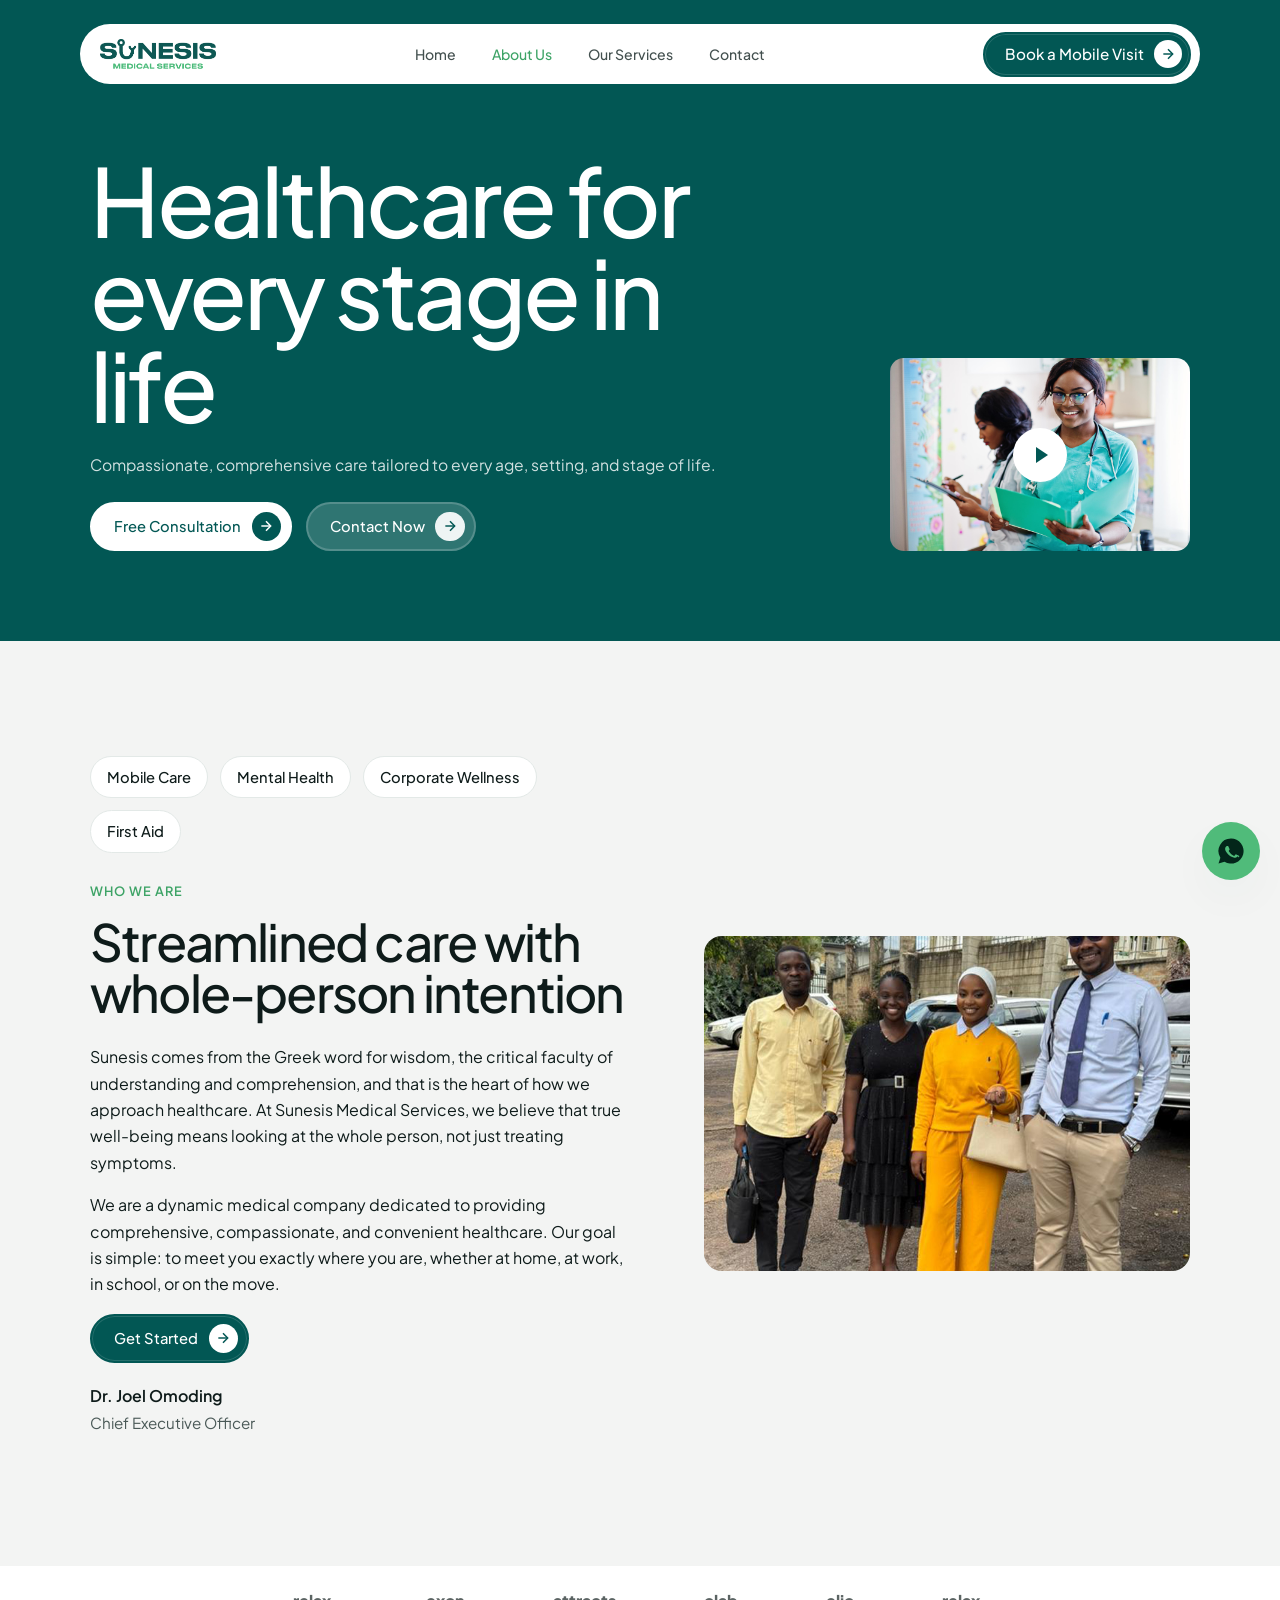
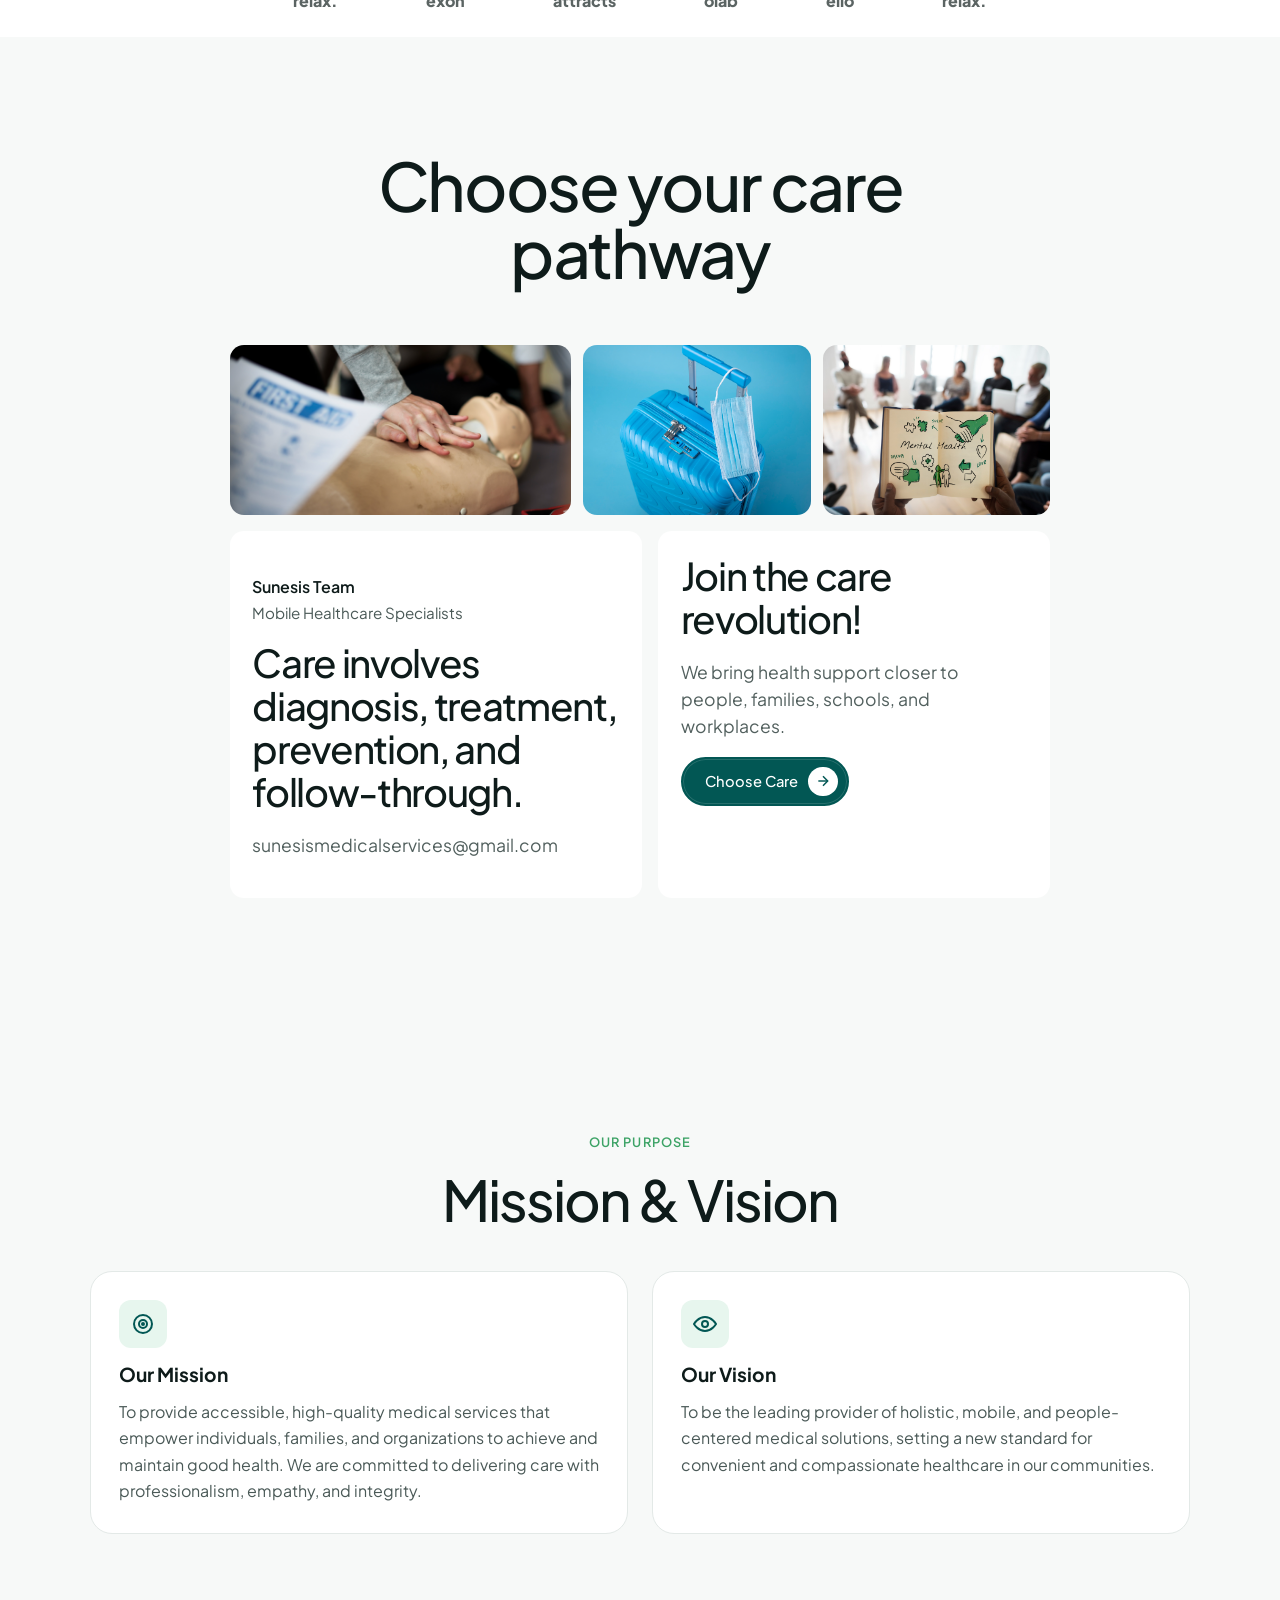
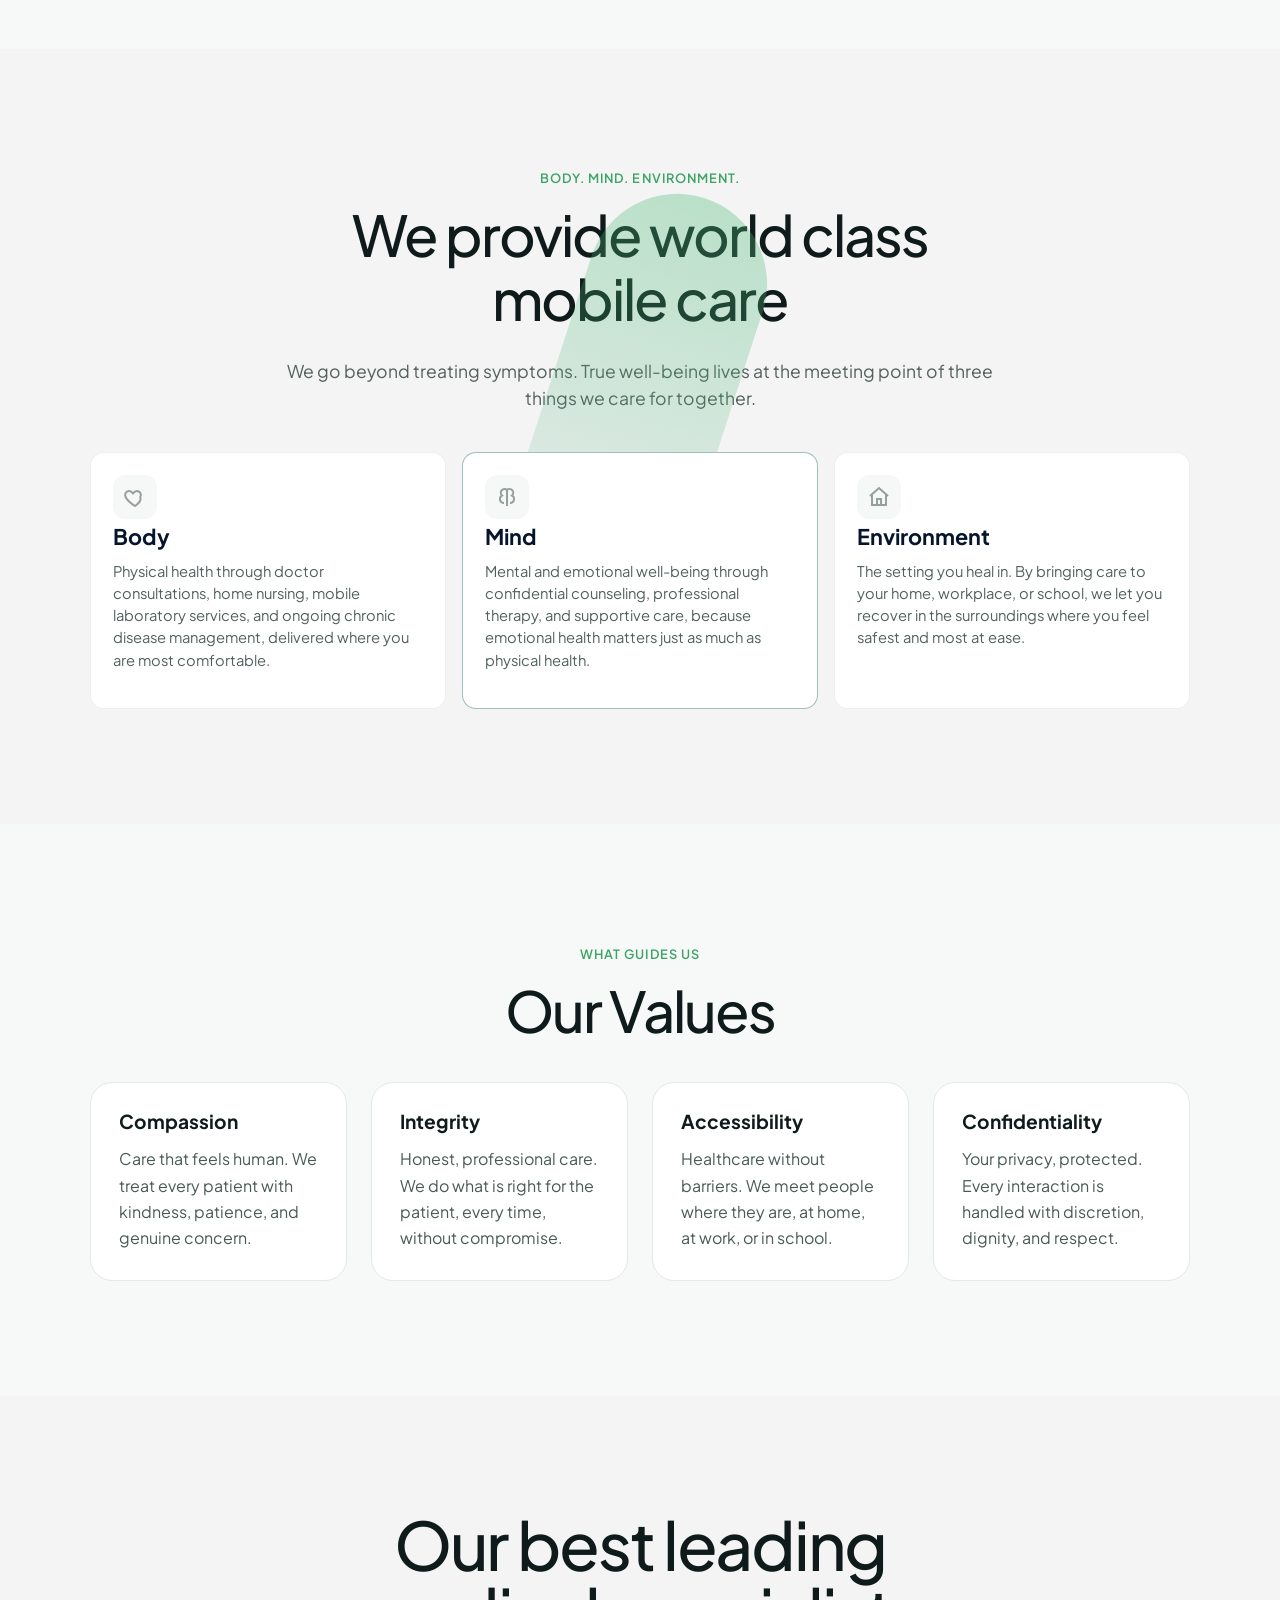
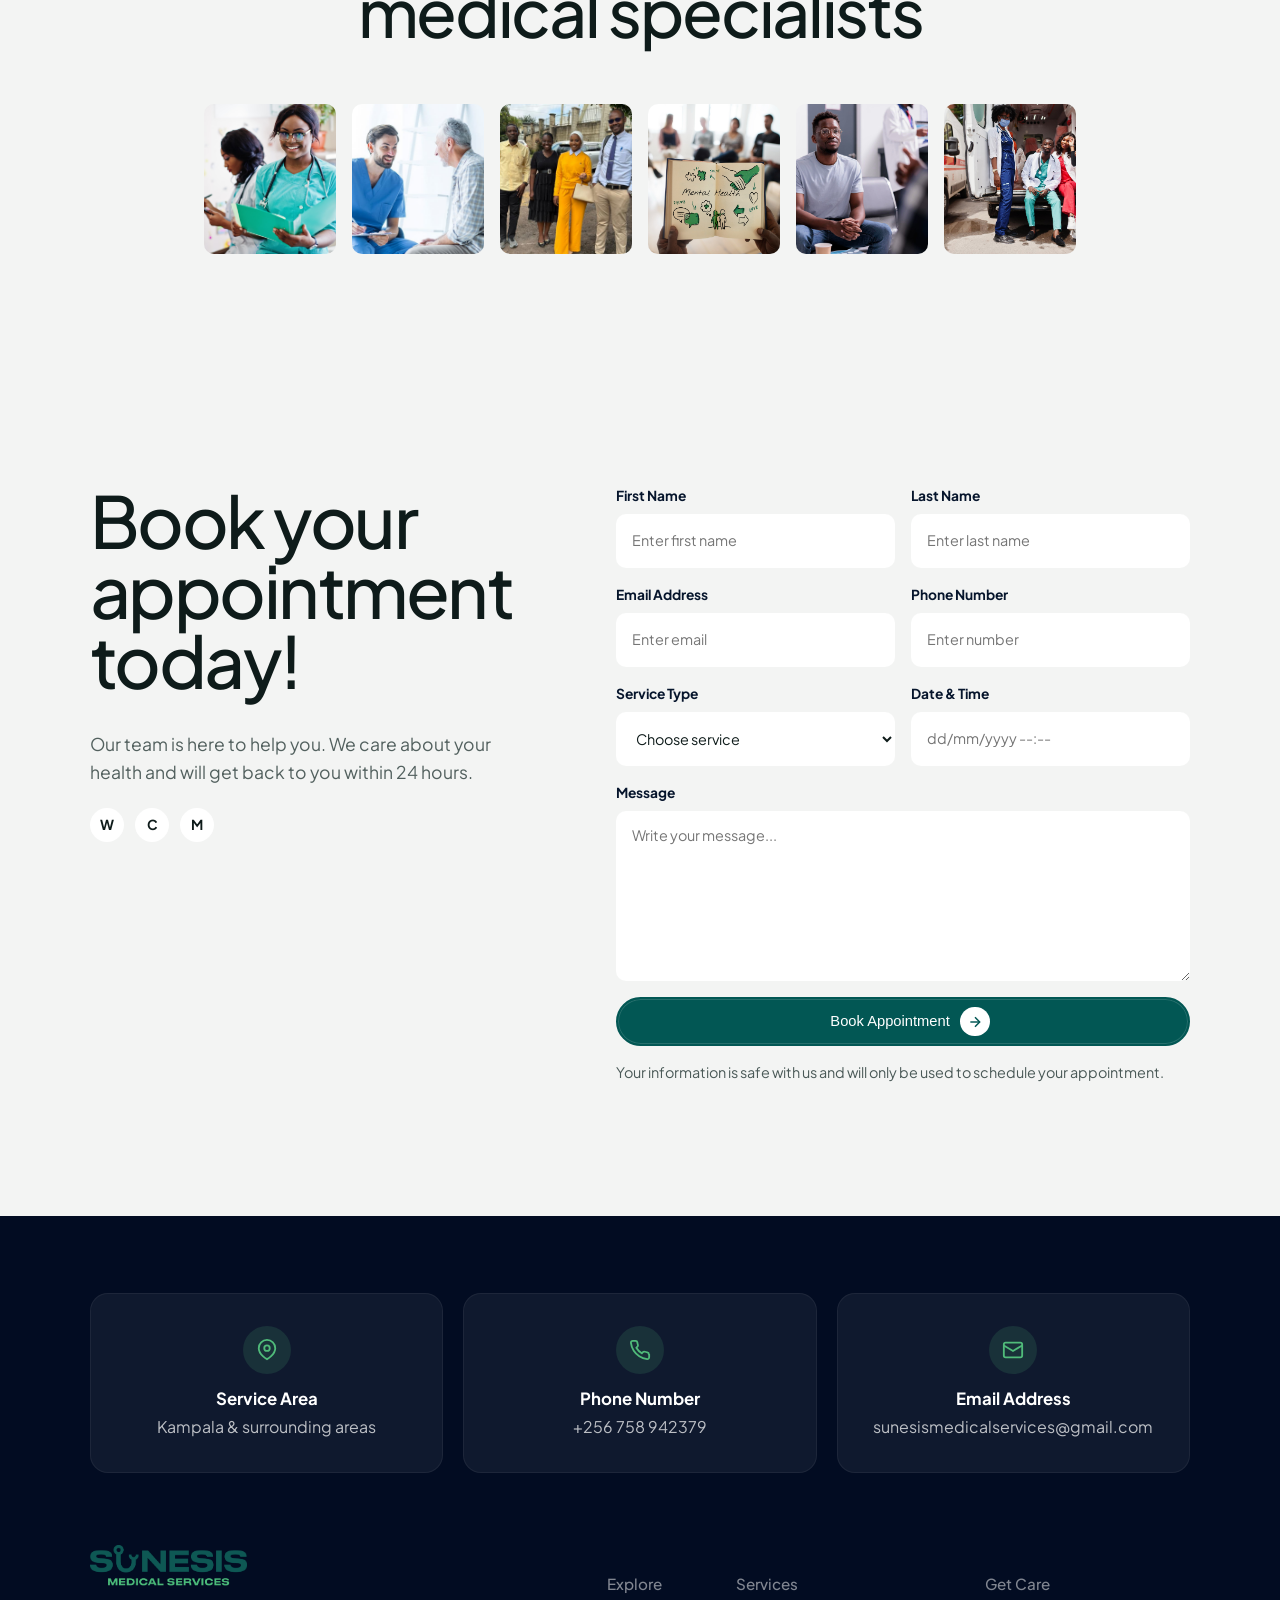
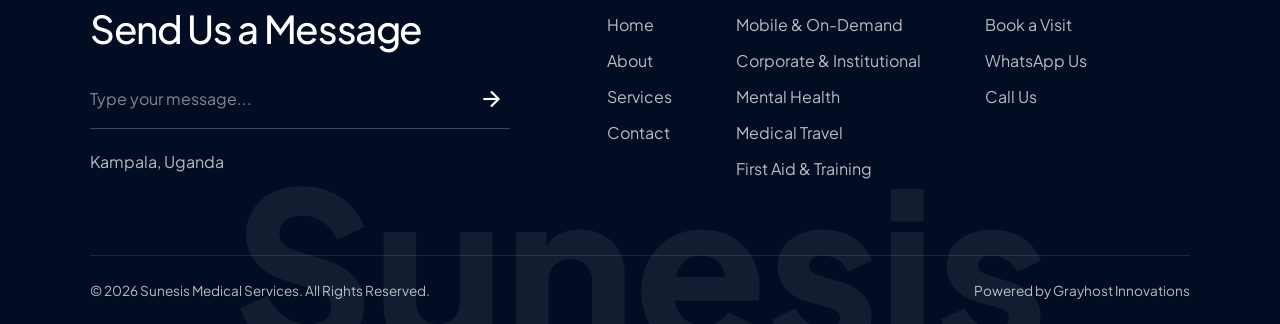
==== commit 8a771d8b: "new edits" ====
--- a/about-us.html
+++ b/about-us.html
@@ -8,7 +8,7 @@
 <meta name="author" content="Sunesis Medical Services">
 <link rel="preconnect" href="https://fonts.googleapis.com">
 <link rel="preconnect" href="https://fonts.gstatic.com" crossorigin>
-<link href="https://fonts.googleapis.com/css2?family=Inter:wght@400;500;600;700&display=swap" rel="stylesheet">
+<link href="https://fonts.googleapis.com/css2?family=Plus+Jakarta+Sans:wght@400;500;600;700;800&display=swap" rel="stylesheet">
 <link rel="stylesheet" href="/assets/css/sunesis.css">
 </head>
 <body>
@@ -20,10 +20,12 @@
     <svg viewBox="0 0 24 24" fill="none" stroke="currentColor" stroke-width="2"><line x1="3" y1="6" x2="21" y2="6"/><line x1="3" y1="12" x2="21" y2="12"/><line x1="3" y1="18" x2="21" y2="18"/></svg>
   </button>
   <div class="nav" id="primary-nav">
-    <a href="/">Home</a>
-    <a href="/about-us" aria-current="page">About Us</a>
-    <a href="/services">Our Services</a>
-    <a href="/contact-us">Contact</a>
+    <div class="nav__links">
+      <a href="/">Home</a>
+      <a href="/about-us" aria-current="page">About Us</a>
+      <a href="/services">Our Services</a>
+      <a href="/contact-us">Contact</a>
+    </div>
     <a class="btn btn--primary" href="/appointment">Book a Mobile Visit <svg viewBox="0 0 24 24" fill="none" stroke="currentColor" stroke-width="2"><line x1="5" y1="12" x2="19" y2="12"/><polyline points="12 5 19 12 12 19"/></svg></a>
   </div>
 </nav>
@@ -31,14 +33,17 @@
 <!-- ===== Page hero + At a Glance band ===== -->
 <section class="page-hero">
   <div class="container">
-    <span class="eyebrow">About Us</span>
-    <h1>Wisdom in Care. Excellence in Service.</h1>
-    <p>We meet you exactly where you are, at home, at work, in school, or on the move.</p>
-    <div class="chips" style="margin-top:1.75rem">
-      <span class="chip">Mobile &amp; Home-Based Care</span>
-      <span class="chip">Serving Kampala &amp; Beyond</span>
-      <span class="chip">Individuals, Families &amp; Organizations</span>
-      <span class="chip">Holistic, Whole-Person Care</span>
+    <div>
+      <h1>Healthcare for every stage in life</h1>
+      <p>Compassionate, comprehensive care tailored to every age, setting, and stage of life.</p>
+      <div class="btn-row">
+        <a class="btn btn--white" href="/appointment">Free Consultation</a>
+        <a class="btn btn--soft" href="/contact-us">Contact Now</a>
+      </div>
+    </div>
+    <div class="page-hero__media">
+      <img src="/assets/images/nurse-and-doctor.jpg" alt="Sunesis clinician caring for a patient">
+      <span class="play-dot" aria-hidden="true"></span>
     </div>
   </div>
 </section>
@@ -46,15 +51,53 @@
 <!-- ===== Who We Are ===== -->
 <section class="section">
   <div class="container">
-    <div class="split">
+    <div class="split-feature">
       <div>
+        <div class="chips" style="margin-bottom:1.5rem">
+          <span class="chip" style="background:#fff;color:var(--ink);border-color:var(--line)">Mobile Care</span>
+          <span class="chip" style="background:#fff;color:var(--ink);border-color:var(--line)">Mental Health</span>
+          <span class="chip" style="background:#fff;color:var(--ink);border-color:var(--line)">Corporate Wellness</span>
+          <span class="chip" style="background:#fff;color:var(--ink);border-color:var(--line)">First Aid</span>
+        </div>
         <span class="eyebrow">Who We Are</span>
-        <h2>Wisdom in Care. Excellence in Service.</h2>
+        <h2>Streamlined care with whole-person intention</h2>
         <p>Sunesis comes from the Greek word for wisdom, the critical faculty of understanding and comprehension, and that is the heart of how we approach healthcare. At Sunesis Medical Services, we believe that true well-being means looking at the whole person, not just treating symptoms.</p>
         <p>We are a dynamic medical company dedicated to providing comprehensive, compassionate, and convenient healthcare. Our goal is simple: to meet you exactly where you are, whether at home, at work, in school, or on the move.</p>
+        <a class="btn btn--primary" href="/appointment">Get Started</a>
         <p class="signature">Dr. Joel Omoding<span>Chief Executive Officer</span></p>
       </div>
       <img class="imgslot" src="/assets/images/about/02_about.jpg" alt="A Sunesis clinician providing attentive, whole-person care">
+    </div>
+  </div>
+</section>
+
+<section class="logo-strip">
+  <div class="container">
+    <div class="logo-strip__row">
+      <span>relax.</span><span>exon</span><span>attracts</span><span>olab</span><span>elio</span><span>relax.</span>
+    </div>
+  </div>
+</section>
+
+<section class="section section--surface">
+  <div class="container">
+    <div class="ref-section-title"><h2>Choose your care pathway</h2></div>
+    <div class="about-mosaic">
+      <div class="about-mosaic__images">
+        <img src="/assets/images/first-aid-training.jpg" alt="First aid training care pathway">
+        <img src="/assets/images/medical-travel.jpg" alt="Medical documentation support">
+        <img src="/assets/images/mental-health.jpg" alt="Mental health care pathway">
+      </div>
+      <div class="about-mosaic__card">
+        <p class="signature">Sunesis Team<span>Mobile Healthcare Specialists</span></p>
+        <h3>Care involves diagnosis, treatment, prevention, and follow-through.</h3>
+        <p class="lead">sunesismedicalservices@gmail.com</p>
+      </div>
+      <div class="about-mosaic__card">
+        <h3>Join the care revolution!</h3>
+        <p class="lead">We bring health support closer to people, families, schools, and workplaces.</p>
+        <a class="btn btn--primary" href="/contact-us">Choose Care</a>
+      </div>
     </div>
   </div>
 </section>
@@ -79,25 +122,25 @@
 </section>
 
 <!-- ===== Our Approach ===== -->
-<section class="section">
+<section class="section about-service-band">
   <div class="container">
     <div class="sec-head sec-head--center">
       <span class="eyebrow">Body. Mind. Environment.</span>
-      <h2>Care for the Whole Person</h2>
+      <h2>We provide world class mobile care</h2>
       <p class="lead">We go beyond treating symptoms. True well-being lives at the meeting point of three things we care for together.</p>
     </div>
-    <div class="grid grid--3">
-      <article class="card">
+    <div class="ref-card-grid">
+      <article class="ref-card">
         <span class="card__icon"><svg viewBox="0 0 24 24" fill="none" stroke="currentColor" stroke-width="2"><path d="M12 21s-7-4.4-9.3-8.7C1.2 9.4 2.8 6 6 6c2 0 3.2 1.2 4 2.3C10.8 7.2 12 6 14 6c3.2 0 4.8 3.4 3.3 6.3C19 16.6 12 21 12 21z"/></svg></span>
         <h4>Body</h4>
         <p>Physical health through doctor consultations, home nursing, mobile laboratory services, and ongoing chronic disease management, delivered where you are most comfortable.</p>
       </article>
-      <article class="card">
+      <article class="ref-card is-featured">
         <span class="card__icon"><svg viewBox="0 0 24 24" fill="none" stroke="currentColor" stroke-width="2"><path d="M9 18a4 4 0 0 1-2-7.5A3.5 3.5 0 0 1 12 5a3.5 3.5 0 0 1 5 5.5A4 4 0 0 1 15 18"/><line x1="12" y1="5" x2="12" y2="21"/></svg></span>
         <h4>Mind</h4>
         <p>Mental and emotional well-being through confidential counseling, professional therapy, and supportive care, because emotional health matters just as much as physical health.</p>
       </article>
-      <article class="card">
+      <article class="ref-card">
         <span class="card__icon"><svg viewBox="0 0 24 24" fill="none" stroke="currentColor" stroke-width="2"><path d="M3 11l9-8 9 8"/><path d="M5 10v10h14V10"/><path d="M10 20v-6h4v6"/></svg></span>
         <h4>Environment</h4>
         <p>The setting you heal in. By bringing care to your home, workplace, or school, we let you recover in the surroundings where you feel safest and most at ease.</p>
@@ -122,50 +165,47 @@
 <!-- ===== Meet Our Medical Team ===== -->
 <section class="section">
   <div class="container">
-    <div class="team-head">
-      <div class="sec-head">
-        <span class="eyebrow">Meet Our Medical Team</span>
-        <h2>The People Behind Your Care</h2>
-      </div>
-      <a class="btn btn--primary" href="/contact-us">Contact Now</a>
-    </div>
-    <div class="team-grid">
-      <article class="team-member">
-        <img class="team-member__photo" src="/assets/images/team/dr-gift.jpg" alt="Portrait of Dr. Gift, Sunesis Medical Services">
-        <h4>Dr. Gift</h4>
-        <!-- NEEDS CLIENT INPUT: title/specialty for Dr. Gift (do not invent) -->
-        <p>Title to be confirmed</p>
-      </article>
-      <article class="team-member">
-        <img class="team-member__photo" src="/assets/images/team/dr-eve.jpg" alt="Portrait of Dr. Eve, Physician at Sunesis Medical Services">
-        <h4>Dr. Eve</h4>
-        <p>Physician</p>
-      </article>
-      <article class="team-member">
-        <img class="team-member__photo" src="/assets/images/team/dr-joshua.jpg" alt="Portrait of Dr. Joshua, Sunesis Medical Services">
-        <h4>Dr. Joshua</h4>
-        <!-- NEEDS CLIENT INPUT: title/specialty for Dr. Joshua (do not invent) -->
-        <p>Title to be confirmed</p>
-      </article>
-      <article class="team-member">
-        <img class="team-member__photo" src="/assets/images/team/dr-rachel.jpg" alt="Portrait of Dr. Rachel, Emergency Physician at Sunesis Medical Services">
-        <h4>Dr. Rachel</h4>
-        <p>Emergency Physician</p>
-      </article>
-    </div>
-  </div>
-</section>
-
-<!-- ===== Closing CTA band ===== -->
-<section class="section section--teal">
-  <div class="container">
-    <div class="sec-head sec-head--center" style="margin-bottom:1.5rem">
-      <h2>Healthcare That Comes to You</h2>
-      <p class="lead">Book a mobile visit, or reach out about corporate and institutional services. We will meet you wherever you are.</p>
-    </div>
-    <div class="btn-row" style="justify-content:center">
-      <a class="btn btn--primary" href="/appointment">Book a Mobile Visit</a>
-      <a class="btn btn--ghost" href="/contact-us">Contact Us</a>
+    <div class="ref-section-title"><h2>Our best leading medical specialists</h2></div>
+    <div class="team-strip">
+      <img src="/assets/images/nurse-and-doctor.jpg" alt="Sunesis medical specialist">
+      <img src="/assets/images/about/01_about.jpg" alt="Sunesis medical specialist">
+      <img src="/assets/images/about/02_about.jpg" alt="Sunesis medical specialist">
+      <img src="/assets/images/mental-health.jpg" alt="Sunesis medical specialist">
+      <img src="/assets/images/counselling.jpg" alt="Sunesis medical specialist">
+      <img src="/assets/images/in-the-ambulance.jpg" alt="Sunesis medical specialist">
+    </div>
+  </div>
+</section>
+
+<section class="section booking-section">
+  <div class="container">
+    <div class="booking-grid">
+      <div class="booking-copy">
+        <h2>Book your appointment today!</h2>
+        <p class="lead">Our team is here to help you. We care about your health and will get back to you within 24 hours.</p>
+        <div class="social-row">
+          <a href="https://wa.me/256758942379" aria-label="WhatsApp">W</a>
+          <a href="tel:+256758942379" aria-label="Call">C</a>
+          <a href="mailto:sunesismedicalservices@gmail.com" aria-label="Email">M</a>
+        </div>
+      </div>
+      <form class="contact-form-panel booking-form" data-wa data-wa-intro="Hello Sunesis, I would like to book an appointment.">
+        <div class="field-row">
+          <div class="field"><label for="a-first">First Name</label><input id="a-first" name="first_name" data-label="First Name" placeholder="Enter first name" required></div>
+          <div class="field"><label for="a-last">Last Name</label><input id="a-last" name="last_name" data-label="Last Name" placeholder="Enter last name"></div>
+        </div>
+        <div class="field-row">
+          <div class="field"><label for="a-email">Email Address</label><input id="a-email" type="email" name="email" data-label="Email" placeholder="Enter email"></div>
+          <div class="field"><label for="a-phone">Phone Number</label><input id="a-phone" type="tel" name="phone" data-label="Phone" placeholder="Enter number" required></div>
+        </div>
+        <div class="field-row">
+          <div class="field"><label for="a-service">Service Type</label><select id="a-service" name="service" data-label="Service"><option value="">Choose service</option><option>Mobile Care</option><option>Corporate Health</option><option>Mental Health</option><option>First Aid Training</option></select></div>
+          <div class="field"><label for="a-date">Date &amp; Time</label><input id="a-date" name="date_time" data-label="Date and Time" placeholder="dd/mm/yyyy --:--"></div>
+        </div>
+        <div class="field"><label for="a-message">Message</label><textarea id="a-message" name="message" data-label="Message" placeholder="Write your message..."></textarea></div>
+        <button class="btn btn--primary" type="submit">Book Appointment</button>
+        <p class="form-note" style="margin-top:.9rem">Your information is safe with us and will only be used to schedule your appointment.</p>
+      </form>
     </div>
   </div>
 </section>
--- a/assets/css/sunesis.css
+++ b/assets/css/sunesis.css
@@ -32,7 +32,7 @@
   --gutter: clamp(1.25rem, 4vw, 2.5rem);
 
   /* Type */
-  --font: "Inter", system-ui, -apple-system, "Segoe UI", Roboto, sans-serif;
+  --font: "Plus Jakarta Sans", system-ui, -apple-system, "Segoe UI", Roboto, sans-serif;
   --fs-hero: clamp(2.9rem, 7vw, 5.2rem);
   --fs-h2: clamp(2.1rem, 4.4vw, 3.6rem);
   --fs-h3: clamp(1.35rem, 2.2vw, 1.8rem);
@@ -40,7 +40,7 @@
 }
 
 *, *::before, *::after { box-sizing: border-box; }
-html { scroll-behavior: smooth; -webkit-text-size-adjust: 100%; }
+html { scroll-behavior: smooth; -webkit-text-size-adjust: 100%; overflow-x: hidden; }
 body {
   margin: 0;
   font-family: var(--font);
@@ -50,11 +50,12 @@
   color: var(--ink);
   background: var(--white);
   -webkit-font-smoothing: antialiased;
+  overflow-x: hidden;
 }
 img { max-width: 100%; height: auto; display: block; }
 a { color: var(--teal); text-decoration: none; }
 a:hover { color: var(--green-600); }
-h1, h2, h3, h4 { margin: 0 0 .5em; line-height: 1.12; font-weight: 600; letter-spacing: -0.01em; }
+h1, h2, h3, h4 { margin: 0 0 .5em; line-height: 1.12; font-weight: 700; letter-spacing: 0; }
 p { margin: 0 0 1rem; }
 ul { margin: 0; }
 :focus-visible { outline: 3px solid var(--green); outline-offset: 2px; border-radius: 4px; }
@@ -178,19 +179,65 @@
 .chip { background: rgba(255,255,255,.12); border: 1px solid rgba(255,255,255,.25); color: #fff;
   padding: .5rem 1rem; border-radius: 999px; font-size: .92rem; font-weight: 500; }
 
+/* ---- Service showcase ---- */
+.services-showcase { background: #fff; }
+.services-showcase__head { display: flex; align-items: flex-start; justify-content: space-between;
+  gap: 2rem; margin-bottom: clamp(2.25rem, 5vw, 4rem); }
+.services-showcase__head h2 { color: var(--teal); font-size: clamp(2.25rem, 5vw, 4.8rem);
+  line-height: 1.02; max-width: 850px; margin-bottom: 0; }
+.service-grid { display: grid; grid-template-columns: repeat(3, 1fr); gap: clamp(1.4rem, 3vw, 2.25rem); }
+.service-tile { min-width: 0; display: flex; flex-direction: column; align-items: flex-start; }
+.service-tile img { width: 100%; aspect-ratio: 1.35 / 1; object-fit: cover; border-radius: 8px;
+  margin-bottom: 1.55rem; background: var(--surface); }
+.service-tile h4 { color: var(--teal); font-size: clamp(1.18rem, 1.7vw, 1.45rem); margin-bottom: .55rem; }
+.service-tile p { color: var(--ink-60); margin-bottom: 1.35rem; }
+.service-tile .btn { margin-top: auto; }
+.service-tile--cta { justify-content: center; min-height: 100%; padding: clamp(1.5rem, 3vw, 2rem);
+  border-radius: 8px; background: var(--teal); color: #fff; }
+.service-tile--cta .eyebrow { color: var(--green); margin-bottom: 1rem; }
+.service-tile--cta h4 { color: #fff; }
+.service-tile--cta p { color: rgba(255,255,255,.82); }
+@media (max-width: 900px) {
+  .services-showcase__head { align-items: stretch; flex-direction: column; }
+  .services-showcase__head .btn { align-self: flex-start; }
+  .service-grid { grid-template-columns: repeat(2, 1fr); }
+}
+@media (max-width: 620px) {
+  .service-grid { grid-template-columns: 1fr; }
+  .services-showcase__head h2 { font-size: clamp(2rem, 12vw, 3.2rem); }
+}
+
 /* ---- How It Works steps ---- */
-.steps { position: relative; display: grid; grid-template-columns: repeat(4, 1fr); gap: 1.5rem; }
-.steps::before { content: ""; position: absolute; top: 32px; left: 12%; right: 12%; height: 2px;
-  background: var(--line); z-index: 0; }
-@media (max-width: 820px) { .steps { grid-template-columns: 1fr; } .steps::before { display: none; } }
-.step { position: relative; z-index: 1; text-align: center; }
-.step__node { width: 64px; height: 64px; margin: 0 auto 1rem; border-radius: 50%; background: var(--white);
-  border: 2px solid var(--line); color: var(--teal); display: grid; place-items: center;
-  transition: border-color .25s, background .25s, color .25s; }
-.step__node svg { width: 26px; height: 26px; }
-.step.is-active .step__node { border-color: var(--green); background: var(--green); color: #03261a; }
-.step h4 { font-size: 1.1rem; }
-.step p { color: var(--ink-60); font-size: .98rem; }
+.care-process { position: relative; overflow: hidden; background:
+  linear-gradient(180deg, #fff 0%, var(--surface) 100%); }
+.care-process__intro { display: grid; grid-template-columns: minmax(0, .95fr) minmax(280px, .7fr);
+  align-items: end; gap: clamp(1.5rem, 5vw, 4rem); margin-bottom: clamp(2.25rem, 5vw, 4rem); }
+.care-process__intro h2 { font-size: clamp(2.25rem, 5vw, 4.25rem); margin-bottom: 0; }
+.care-process__intro .lead { margin: 0; max-width: 560px; }
+.steps { position: relative; display: grid; grid-template-columns: repeat(4, 1fr); gap: 1rem; counter-reset: step; }
+.steps::before { content: ""; position: absolute; top: 50px; left: 8%; right: 8%; height: 2px;
+  background: linear-gradient(90deg, transparent, var(--line) 12%, var(--line) 88%, transparent); z-index: 0; }
+.step { position: relative; z-index: 1; min-width: 0; background: rgba(255,255,255,.82);
+  border: 1px solid var(--line); border-radius: 8px; padding: 1.15rem; box-shadow: 0 18px 42px -34px rgba(4,35,31,.45);
+  display: flex; flex-direction: column; min-height: 255px; }
+.step__count { align-self: flex-end; color: rgba(2,87,84,.18); font-size: .85rem; font-weight: 800; letter-spacing: .08em; }
+.step__node { width: 62px; height: 62px; margin: .1rem 0 1.15rem; border-radius: 50%; background: var(--white);
+  border: 1px solid var(--line); color: var(--teal); display: grid; place-items: center;
+  transition: border-color .25s, background .25s, color .25s, transform .25s; box-shadow: var(--shadow-soft); }
+.step__node svg { width: 25px; height: 25px; }
+.step.is-active .step__node { border-color: var(--green); background: var(--green); color: #03261a; transform: translateY(-3px); }
+.step h4 { font-size: 1.08rem; margin-bottom: .6rem; }
+.step p { color: var(--ink-60); font-size: .96rem; margin: 0; }
+@media (max-width: 960px) {
+  .care-process__intro { grid-template-columns: 1fr; text-align: center; }
+  .care-process__intro .lead { margin-inline: auto; }
+  .steps { grid-template-columns: repeat(2, 1fr); }
+  .steps::before { display: none; }
+}
+@media (max-width: 620px) {
+  .steps { grid-template-columns: 1fr; }
+  .step { min-height: auto; }
+}
 
 /* ---- Lists with checks ---- */
 .checklist { list-style: none; padding: 0; display: grid; gap: .85rem; }
@@ -245,20 +292,35 @@
   display: flex; align-items: center; justify-content: space-between; gap: 1rem;
   padding: .5rem .55rem .5rem 1.5rem; }
 .nav-pill .brand img { height: 36px; width: auto; display: block; }
-.nav { display: flex; align-items: center; gap: 1.85rem; }
-.nav > a { color: var(--ink); font-weight: 500; }
-.nav > a:hover, .nav > a[aria-current="page"]:not(.btn) { color: var(--green-600); }
+.nav { flex: 1; display: flex; align-items: center; gap: 1.5rem; }
+.nav__links { flex: 1; display: flex; justify-content: center; align-items: center; gap: 1.85rem; }
+.nav > a:not(.btn), .nav__links > a { color: var(--ink); font-weight: 500; }
+.nav > a:not(.btn):hover, .nav__links > a:hover, .nav > a[aria-current="page"]:not(.btn), .nav__links > a[aria-current="page"]:not(.btn) { color: var(--green-600); }
 .nav .btn { padding: .4rem .45rem .4rem 1.2rem; font-size: .95rem; }
 .nav .btn::after { width: 1.85em; height: 1.85em; }
 .nav-toggle { display: none; background: none; border: 0; cursor: pointer; color: var(--teal); padding: .35rem; }
 .nav-toggle svg { width: 28px; height: 28px; }
 @media (max-width: 920px) {
-  .nav-toggle { display: inline-flex; order: 3; }
-  .nav { position: fixed; inset: 0 0 0 auto; width: min(82vw, 340px); background: #fff; flex-direction: column;
-    align-items: flex-start; gap: 1.5rem; padding: 6rem 2rem 2rem; transform: translateX(105%); transition: transform .3s;
-    box-shadow: var(--shadow); border-radius: 28px 0 0 28px; }
-  .nav.is-open { transform: none; }
-  .nav .btn { width: 100%; justify-content: center; }
+  .nav-pill { width: min(calc(100% - 1.5rem), 430px); padding: .35rem .6rem .35rem .45rem;
+    border-radius: 16px; background: rgba(255,255,255,.96); border: 1px solid rgba(227,233,231,.8); }
+  .nav-pill .brand { width: 52px; height: 52px; border-radius: 14px; display: grid; place-items: center;
+    background: #fff; box-shadow: var(--shadow-soft); }
+  .nav-pill .brand img { max-width: 38px; height: auto; }
+  .nav-toggle { display: inline-flex; order: 3; width: 42px; height: 42px; align-items: center; justify-content: center;
+    border-radius: 50%; transition: background .2s; }
+  .nav-toggle:hover { background: var(--surface); }
+  .nav-toggle svg line { transform-origin: center; transition: opacity .2s, transform .2s; }
+  .nav-toggle[aria-expanded="true"] svg line:nth-child(1) { transform: translateY(6px) rotate(45deg); }
+  .nav-toggle[aria-expanded="true"] svg line:nth-child(2) { opacity: 0; }
+  .nav-toggle[aria-expanded="true"] svg line:nth-child(3) { transform: translateY(-6px) rotate(-45deg); }
+  .nav { position: fixed; top: calc(100% + .75rem); left: 0; right: 0; width: 100%; background: #fff;
+    flex-direction: column; align-items: stretch; gap: 1.25rem; padding: 2rem 1.45rem 1.45rem;
+    transform: translateY(-8px); opacity: 0; pointer-events: none; transition: transform .25s, opacity .25s;
+    box-shadow: var(--shadow); border-radius: 16px; border: 1px solid var(--line); }
+  .nav.is-open { transform: none; opacity: 1; pointer-events: auto; }
+  .nav__links { flex-direction: column; align-items: flex-start; gap: 1.25rem; }
+  .nav > a:not(.btn) { width: 100%; }
+  .nav .btn { width: fit-content; justify-content: center; }
 }
 
 /* ---- Hero (home, full-bleed photo) ---- */
@@ -270,7 +332,7 @@
 .hero__inner { position: relative; z-index: 2; width: 100%; max-width: var(--container); margin: 0 auto;
   padding: 0 var(--gutter) clamp(3rem, 6vw, 5rem); }
 .hero__content { max-width: 720px; }
-.hero h1 { font-size: var(--fs-hero); font-weight: 600; letter-spacing: -.02em; margin: .4rem 0 1.2rem; }
+.hero h1 { font-size: var(--fs-hero); font-weight: 700; letter-spacing: 0; margin: .4rem 0 1.2rem; }
 .hero p { color: rgba(255,255,255,.9); font-size: clamp(1.05rem, 1.4vw, 1.25rem); max-width: 560px; margin-bottom: 1.75rem; }
 .hero .btn--ghost { color: #fff; border-color: rgba(255,255,255,.7); }
 .hero .btn--ghost:hover { background: #fff; color: var(--teal); }
@@ -363,20 +425,24 @@
 .partner-logo.img-missing { background: var(--surface); }
 
 /* ---- About collage (fade-text + image row) ---- */
-.about-collage { text-align: center; }
+.about-collage { text-align: center; overflow: hidden; }
 .about-collage .container { max-width: 1000px; }
 .eyebrow--icon { display: inline-flex; align-items: center; gap: .5rem; }
 .eyebrow--icon svg { width: 1.1em; height: 1.1em; }
-.fade-head { font-size: clamp(1.8rem, 3.8vw, 3rem); font-weight: 600; letter-spacing: -.01em;
+.fade-head { font-size: clamp(1.8rem, 3.8vw, 3rem); font-weight: 700; letter-spacing: 0;
   line-height: 1.2; margin: 0 auto 2.25rem; }
 .fade-head .muted { color: #b7c3c0; }
-.collage-row { display: flex; justify-content: center; gap: 1rem; margin: 0 auto 2.5rem; flex-wrap: nowrap;
+.collage-row { display: flex; justify-content: center; gap: 1rem; width: 100%; max-width: 100%; overflow: hidden;
+  margin: 0 auto 2.5rem; flex-wrap: nowrap;
   -webkit-mask-image: linear-gradient(90deg, transparent, #000 14%, #000 86%, transparent);
   mask-image: linear-gradient(90deg, transparent, #000 14%, #000 86%, transparent); }
 .collage-row img { width: 152px; height: 192px; object-fit: cover; border-radius: 14px; flex: none;
   -webkit-mask-image: linear-gradient(180deg, transparent, #000 22%, #000 78%, transparent);
   mask-image: linear-gradient(180deg, transparent, #000 22%, #000 78%, transparent); }
-@media (max-width: 760px) { .collage-row img { width: 23vw; height: 30vw; } }
+@media (max-width: 760px) {
+  .collage-row { gap: .5rem; }
+  .collage-row img { width: calc((100% - 2rem) / 5); height: 30vw; }
+}
 .about-collage__body { color: var(--ink-60); max-width: 680px; margin: 0 auto 1.25rem; }
 .about-collage blockquote { border: 0; max-width: 700px; margin: 1.25rem auto; font-size: 1.15rem; }
 .signature--center { text-align: center; }
@@ -409,3 +475,426 @@
 
 /* ---- Map ---- */
 .map-embed { width: 100%; height: 440px; border: 0; border-radius: var(--radius); }
+
+/* ============================================================
+   Sunesis page rebuild system
+   ============================================================ */
+:root {
+  --brand-blue: var(--teal);
+  --page-bg: #f3f4f3;
+  --soft-card: #ffffff;
+  --footer-ink: #020c22;
+}
+
+body { background: var(--page-bg); }
+.section { padding-block: clamp(5.25rem, 9vw, 8rem); }
+.container { max-width: 1180px; }
+h1, h2, h3 { letter-spacing: -.035em; font-weight: 500; }
+.lead { color: #52605e; line-height: 1.55; }
+.eyebrow { letter-spacing: .08em; color: var(--green-600); }
+
+.nav-pill {
+  top: 24px;
+  max-width: 1120px;
+  padding: .48rem .55rem .48rem 1.25rem;
+  box-shadow: none;
+}
+.nav-pill .brand img { height: 31px; }
+.nav, .nav__links { gap: clamp(1.25rem, 3vw, 2.25rem); }
+.nav > a:not(.btn), .nav__links > a { font-size: .88rem; color: #43504f; }
+.nav .btn { background: var(--teal); border-color: var(--teal); color: #fff; }
+
+.btn { font-size: .92rem; min-height: 44px; }
+.btn--primary { box-shadow: inset 0 0 0 1px rgba(255,255,255,.14); }
+.btn--soft { background: rgba(255,255,255,.18); border-color: rgba(255,255,255,.18); color: #fff; }
+.btn--soft::after { background-color: rgba(255,255,255,.92); }
+.page-hero .btn--soft:hover { background: rgba(255,255,255,.28); color: #fff; }
+
+.page-hero,
+.hero {
+  background-color: var(--teal);
+  color: #fff;
+}
+.page-hero {
+  min-height: 540px;
+  display: flex;
+  align-items: center;
+  padding-top: clamp(7.75rem, 12vw, 10rem);
+  padding-bottom: clamp(4rem, 7vw, 6rem);
+}
+.page-hero .container {
+  display: grid;
+  grid-template-columns: minmax(0, 1fr) 300px;
+  align-items: center;
+  gap: clamp(2rem, 8vw, 7rem);
+}
+.page-hero h1 {
+  max-width: 760px;
+  color: #fff;
+  font-size: clamp(3.4rem, 7.4vw, 6.5rem);
+  line-height: .98;
+  margin-bottom: 1.25rem;
+}
+.page-hero p {
+  color: rgba(255,255,255,.82);
+  max-width: 720px;
+  font-size: .98rem;
+}
+.page-hero__media {
+  position: relative;
+  border-radius: 14px;
+  overflow: hidden;
+  aspect-ratio: 1.55 / 1;
+  align-self: end;
+}
+.page-hero__media img { width: 100%; height: 100%; object-fit: cover; }
+.play-dot {
+  position: absolute;
+  inset: 50% auto auto 50%;
+  transform: translate(-50%, -50%);
+  width: 54px;
+  height: 54px;
+  border-radius: 50%;
+  background: #fff;
+  display: grid;
+  place-items: center;
+  color: var(--teal);
+}
+.play-dot::before {
+  content: "";
+  width: 0;
+  height: 0;
+  border-top: 8px solid transparent;
+  border-bottom: 8px solid transparent;
+  border-left: 12px solid currentColor;
+  margin-left: 3px;
+}
+
+.hero {
+  min-height: 650px;
+  align-items: center;
+}
+.hero::before {
+  background: linear-gradient(90deg, rgba(4,35,31,.72), rgba(4,35,31,.28) 58%, rgba(4,35,31,.55));
+}
+.hero__inner { padding-bottom: 0; }
+.hero h1 {
+  max-width: 690px;
+  font-size: clamp(3.4rem, 7vw, 6rem);
+  line-height: .98;
+}
+.hero p { max-width: 620px; }
+.hero-card { border-radius: 14px; }
+
+.logo-strip {
+  padding-block: 1.4rem;
+  background: #fff;
+  text-align: center;
+}
+.logo-strip small {
+  display: block;
+  color: #7b8583;
+  font-size: .72rem;
+  margin-bottom: .8rem;
+}
+.logo-strip__row {
+  display: flex;
+  align-items: center;
+  justify-content: center;
+  gap: clamp(2rem, 8vw, 5.5rem);
+  color: #1d2928;
+  font-weight: 800;
+  opacity: .72;
+}
+
+.intro-art {
+  position: relative;
+  text-align: center;
+  overflow: hidden;
+}
+.intro-art .container { max-width: 840px; }
+.intro-art h2 {
+  font-size: clamp(1.65rem, 3vw, 2.45rem);
+  line-height: 1.18;
+}
+.intro-art img {
+  width: 148px;
+  height: 112px;
+  object-fit: cover;
+  border-radius: 12px;
+  position: absolute;
+}
+.intro-art img:first-of-type { left: clamp(1rem, 12vw, 12rem); top: 42%; }
+.intro-art img:last-of-type { right: clamp(1rem, 12vw, 12rem); top: 28%; }
+
+.metrics-board {
+  background: var(--page-bg);
+}
+.metrics-grid {
+  display: grid;
+  grid-template-columns: repeat(3, 1fr);
+  gap: 1rem;
+  max-width: 840px;
+  margin: 0 auto;
+}
+.metric-card,
+.ref-card,
+.contact-form-panel {
+  background: #fff;
+  border: 1px solid rgba(2,87,84,.08);
+  border-radius: 14px;
+  padding: 1.35rem;
+}
+.metric-card--tall {
+  grid-row: span 2;
+  background: var(--teal);
+  color: #fff;
+  display: flex;
+  flex-direction: column;
+  justify-content: space-between;
+}
+.metric-card h4 { font-size: 1rem; color: inherit; }
+.metric-card strong {
+  display: block;
+  font-size: clamp(2rem, 4vw, 3.2rem);
+  line-height: 1;
+  color: var(--teal);
+}
+.metric-card--tall strong,
+.metric-card--tall p { color: #fff; }
+
+.ref-section-title {
+  text-align: center;
+  max-width: 720px;
+  margin: 0 auto clamp(2.25rem, 5vw, 3.75rem);
+}
+.ref-section-title h2 {
+  font-size: clamp(2.35rem, 5.2vw, 4.7rem);
+  line-height: 1;
+  margin-bottom: .65rem;
+}
+
+.ref-card-grid {
+  display: grid;
+  grid-template-columns: repeat(3, 1fr);
+  gap: 1rem;
+}
+.ref-card {
+  min-height: 220px;
+  display: flex;
+  flex-direction: column;
+}
+.ref-card img {
+  width: 100%;
+  aspect-ratio: 1.7 / 1;
+  object-fit: cover;
+  border-radius: 12px;
+  margin-bottom: 1rem;
+}
+.ref-card .card__icon {
+  width: 44px;
+  height: 44px;
+  color: #94a09d;
+  background: #f6f7f7;
+}
+.ref-card h4 { font-size: 1.35rem; color: #06152c; }
+.ref-card p { color: #52605e; font-size: .92rem; line-height: 1.5; }
+.ref-card .btn, .ref-card .more { margin-top: auto; align-self: flex-start; }
+.ref-card.is-featured { border-color: rgba(2,87,84,.38); }
+
+.image-marquee {
+  display: flex;
+  gap: .65rem;
+  overflow: hidden;
+  padding-block: 1rem;
+  background: #fff;
+}
+.image-marquee img {
+  width: 180px;
+  height: 125px;
+  object-fit: cover;
+  border-radius: 10px;
+  flex: none;
+}
+
+.testimonial-board {
+  display: grid;
+  grid-template-columns: repeat(6, 1fr);
+  gap: 1rem;
+  max-width: 900px;
+  margin: 0 auto;
+}
+.testimonial-board .tcard { border-radius: 12px; padding: 1.25rem; }
+.testimonial-board .tcard:nth-child(2) { grid-column: span 2; background: var(--teal); color: #fff; }
+.testimonial-board .tcard:nth-child(5) { grid-column: span 2; background: var(--green); }
+.testimonial-board .tcard:nth-child(6) { grid-column: span 2; }
+.testimonial-board .tcard__quote { font-size: .88rem; line-height: 1.45; }
+
+.split-feature {
+  display: grid;
+  grid-template-columns: 1.05fr .95fr;
+  gap: clamp(2rem, 6vw, 5rem);
+  align-items: center;
+}
+.split-feature img {
+  width: 100%;
+  aspect-ratio: 1.45 / 1;
+  object-fit: cover;
+  border-radius: 18px;
+}
+.split-feature h2 { font-size: clamp(2rem, 4vw, 3.6rem); line-height: 1; }
+.stat-row { display: flex; gap: 2.5rem; margin: 1.4rem 0; }
+.stat-row strong { display: block; font-size: 2.1rem; line-height: 1; color: var(--ink); }
+.stat-row span { color: #64706e; font-size: .86rem; }
+
+.booking-section {
+  background: var(--page-bg);
+}
+.booking-grid,
+.contact-grid {
+  display: grid;
+  grid-template-columns: .85fr 1.15fr;
+  gap: clamp(2.5rem, 8vw, 7rem);
+  align-items: start;
+}
+.booking-copy h2,
+.contact-copy h2 {
+  font-size: clamp(2.7rem, 5.6vw, 5rem);
+  line-height: .98;
+}
+.social-row { display: flex; gap: .7rem; margin-top: 1.4rem; }
+.social-row a {
+  width: 34px;
+  height: 34px;
+  border-radius: 50%;
+  display: grid;
+  place-items: center;
+  background: #fff;
+  color: var(--ink);
+  font-weight: 700;
+  font-size: .86rem;
+}
+.contact-form-panel { background: transparent; border: 0; padding: 0; }
+.field label { color: #06152c; font-size: .86rem; font-weight: 700; }
+.field input, .field select, .field textarea {
+  border: 0;
+  border-radius: 10px;
+  background: #fff;
+  min-height: 54px;
+  font-size: .9rem;
+}
+.field textarea { min-height: 170px; }
+.contact-form-panel .btn, .booking-form .btn { width: 100%; justify-content: center; }
+
+.about-mosaic {
+  display: grid;
+  grid-template-columns: 1fr .95fr;
+  gap: 1rem;
+  max-width: 820px;
+  margin: 0 auto;
+}
+.about-mosaic__images {
+  display: grid;
+  grid-template-columns: 1.2fr .8fr .8fr;
+  gap: .75rem;
+  grid-column: 1 / -1;
+}
+.about-mosaic img { width: 100%; height: 170px; object-fit: cover; border-radius: 14px; }
+.about-mosaic__card {
+  background: #fff;
+  border-radius: 14px;
+  padding: 1.4rem;
+}
+.about-mosaic__card h3 { font-size: clamp(1.6rem, 3vw, 2.5rem); }
+.about-service-band { position: relative; overflow: hidden; }
+.about-service-band .ref-card-grid { position: relative; z-index: 1; }
+.about-service-band::before {
+  content: "";
+  position: absolute;
+  left: 50%;
+  top: 45%;
+  width: 180px;
+  height: 420px;
+  transform: translate(-50%, -50%) rotate(18deg);
+  background: linear-gradient(180deg, rgba(80,187,122,.35), rgba(2,87,84,.05));
+  border-radius: 90px;
+}
+
+.team-strip {
+  display: flex;
+  justify-content: center;
+  gap: 1rem;
+  flex-wrap: wrap;
+}
+.team-strip img {
+  width: 132px;
+  height: 150px;
+  object-fit: cover;
+  border-radius: 10px;
+  background: var(--green-100);
+}
+
+.site-footer {
+  position: relative;
+  overflow: hidden;
+  background: var(--footer-ink);
+  padding-block: clamp(3rem, 6vw, 5rem) 1.3rem;
+}
+.site-footer::after {
+  content: "Sunesis";
+  position: absolute;
+  left: 50%;
+  bottom: -1.3rem;
+  transform: translateX(-50%);
+  font-size: clamp(5rem, 17vw, 16rem);
+  line-height: .75;
+  font-weight: 800;
+  color: rgba(255,255,255,.07);
+  pointer-events: none;
+}
+.site-footer .container { position: relative; z-index: 1; }
+.foot-card {
+  border-radius: 18px;
+  background: rgba(255,255,255,.055);
+  min-height: 145px;
+  display: grid;
+  place-items: center;
+}
+.foot-main {
+  grid-template-columns: .9fr 1.1fr;
+  margin-top: 2rem;
+}
+.foot-news {
+  color: #fff;
+  font-size: clamp(1.75rem, 3vw, 2.5rem);
+  margin: 1.2rem 0;
+}
+
+@media (max-width: 920px) {
+  .page-hero .container,
+  .split-feature,
+  .booking-grid,
+  .contact-grid,
+  .about-mosaic {
+    grid-template-columns: 1fr;
+  }
+  .page-hero { min-height: auto; }
+  .page-hero__media { max-width: 360px; }
+  .ref-card-grid,
+  .metrics-grid { grid-template-columns: repeat(2, 1fr); }
+  .testimonial-board { grid-template-columns: 1fr; }
+  .testimonial-board .tcard { grid-column: auto !important; }
+}
+
+@media (max-width: 620px) {
+  .nav-pill { top: 10px; }
+  .page-hero h1, .hero h1 { font-size: clamp(2.7rem, 13vw, 4rem); }
+  .ref-card-grid,
+  .metrics-grid,
+  .about-mosaic__images {
+    grid-template-columns: 1fr;
+  }
+  .intro-art img { display: none; }
+  .logo-strip__row { flex-wrap: wrap; gap: 1rem 2rem; }
+  .stat-row { flex-direction: column; gap: 1rem; }
+}
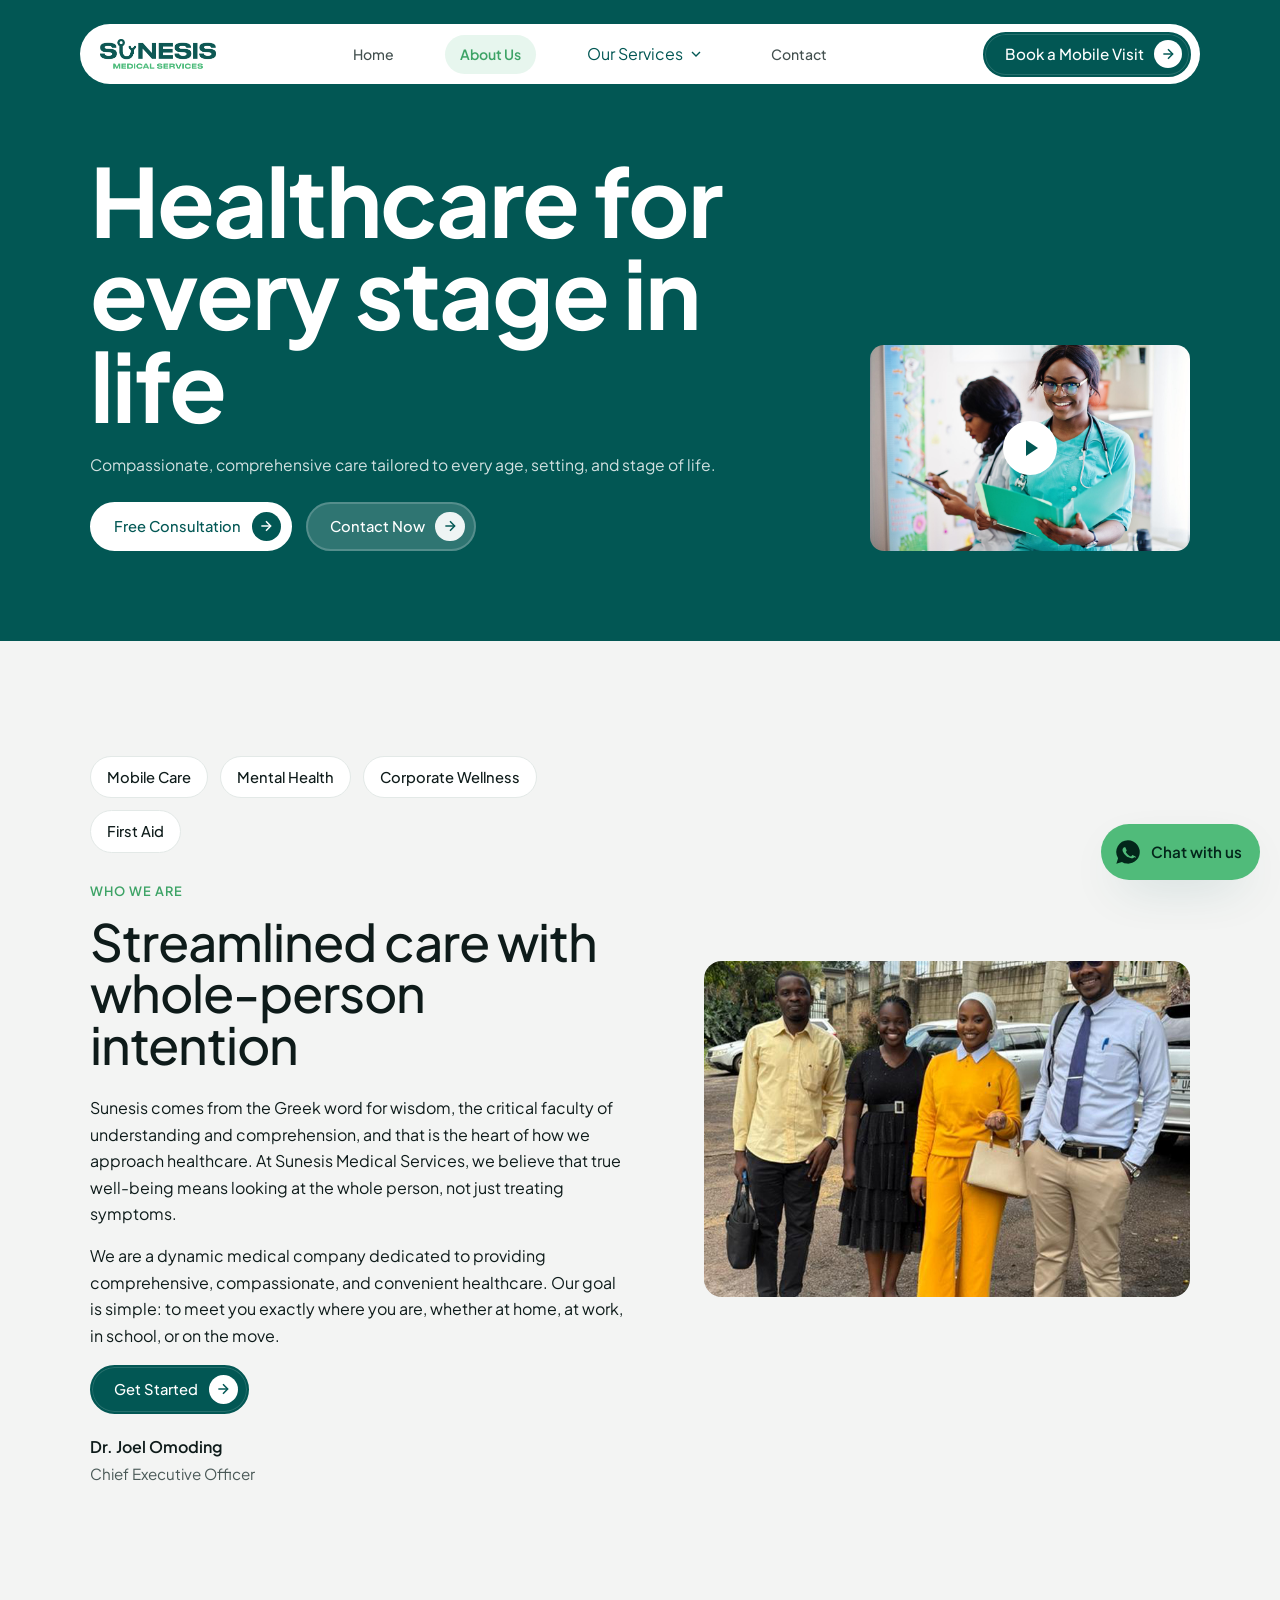
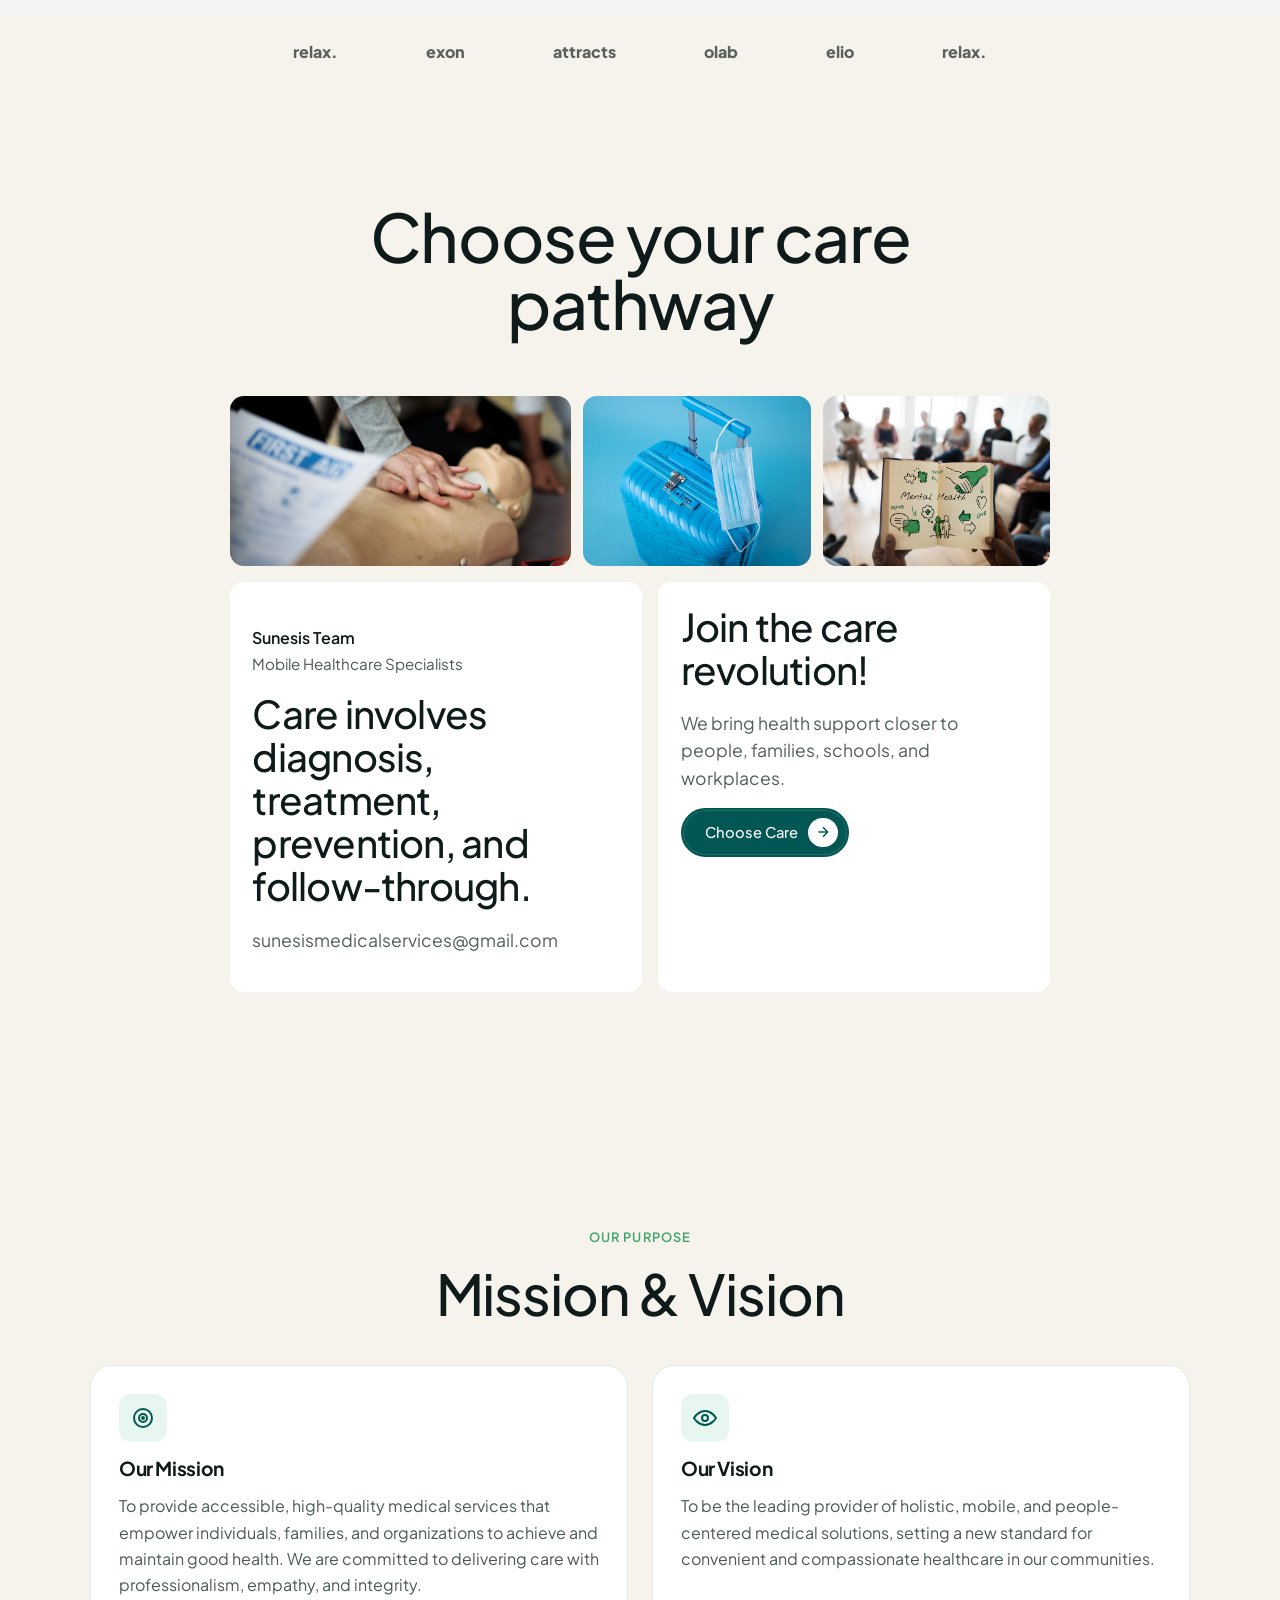
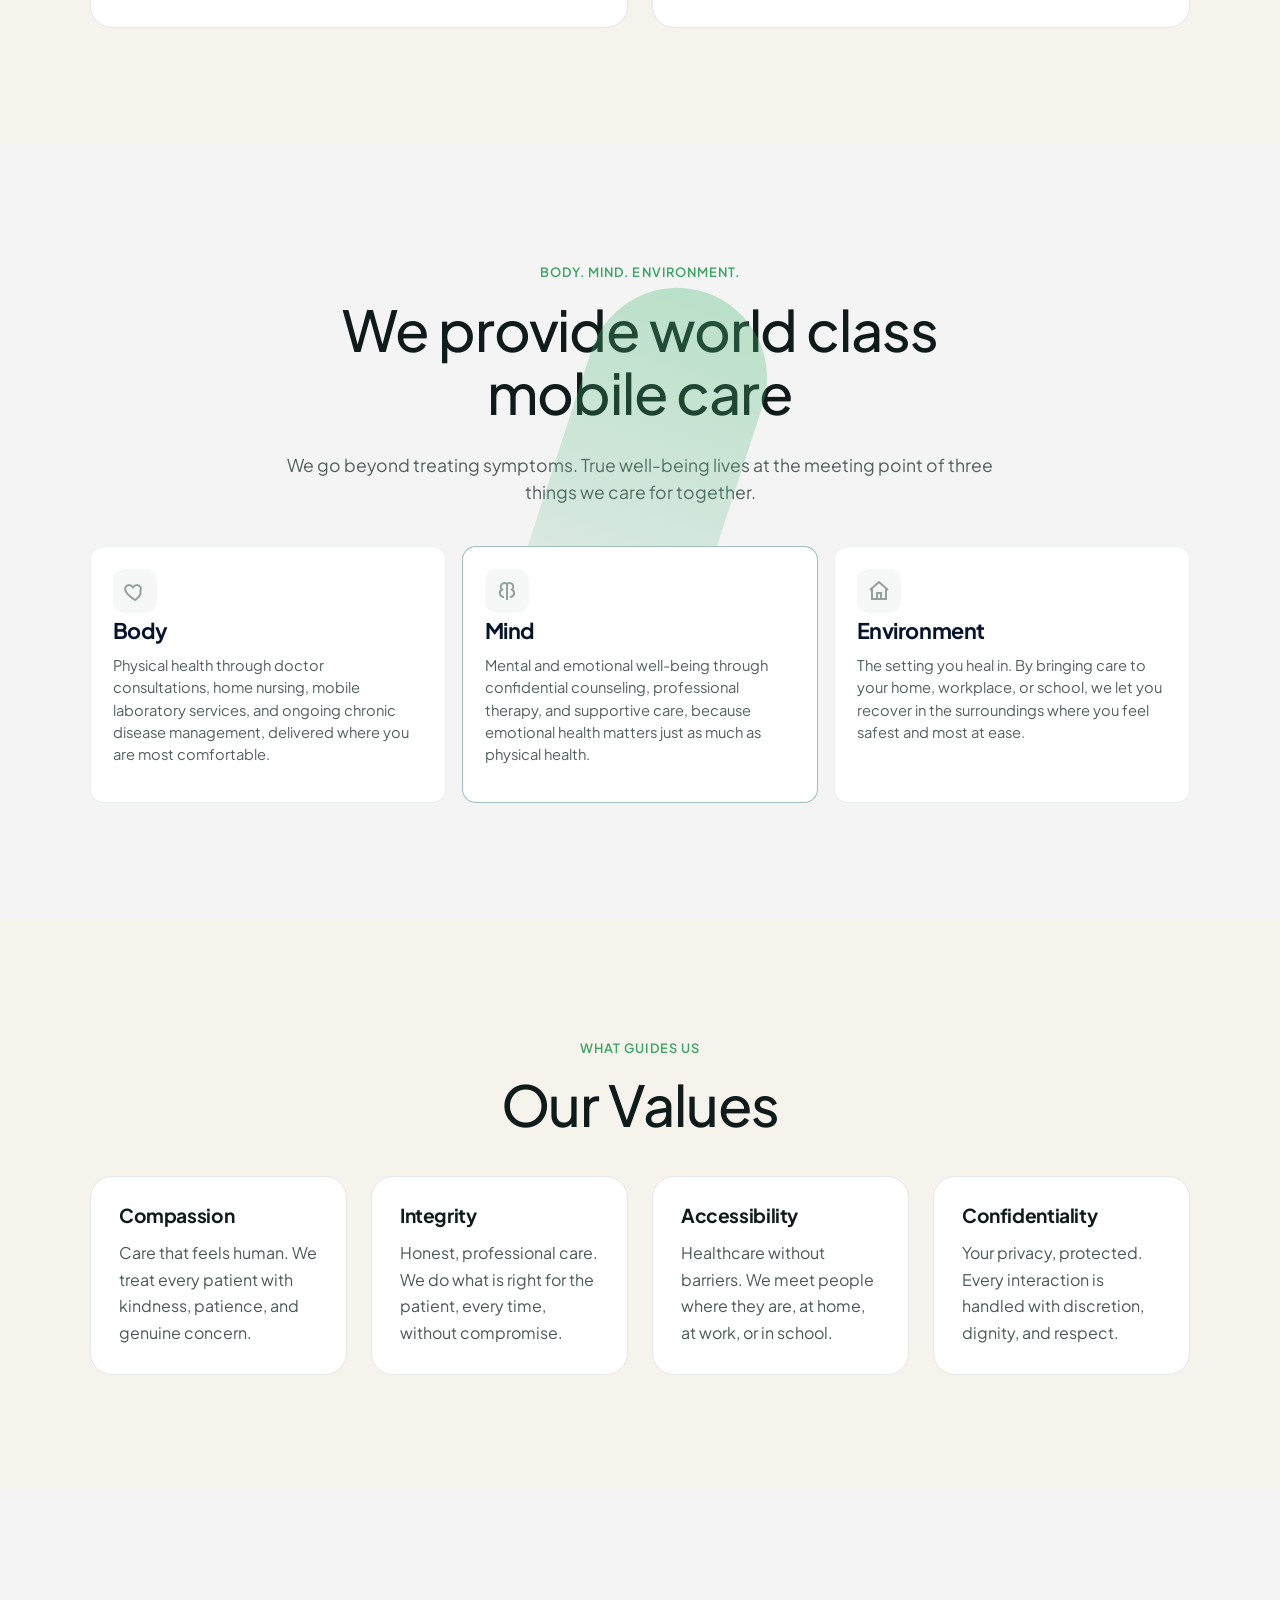
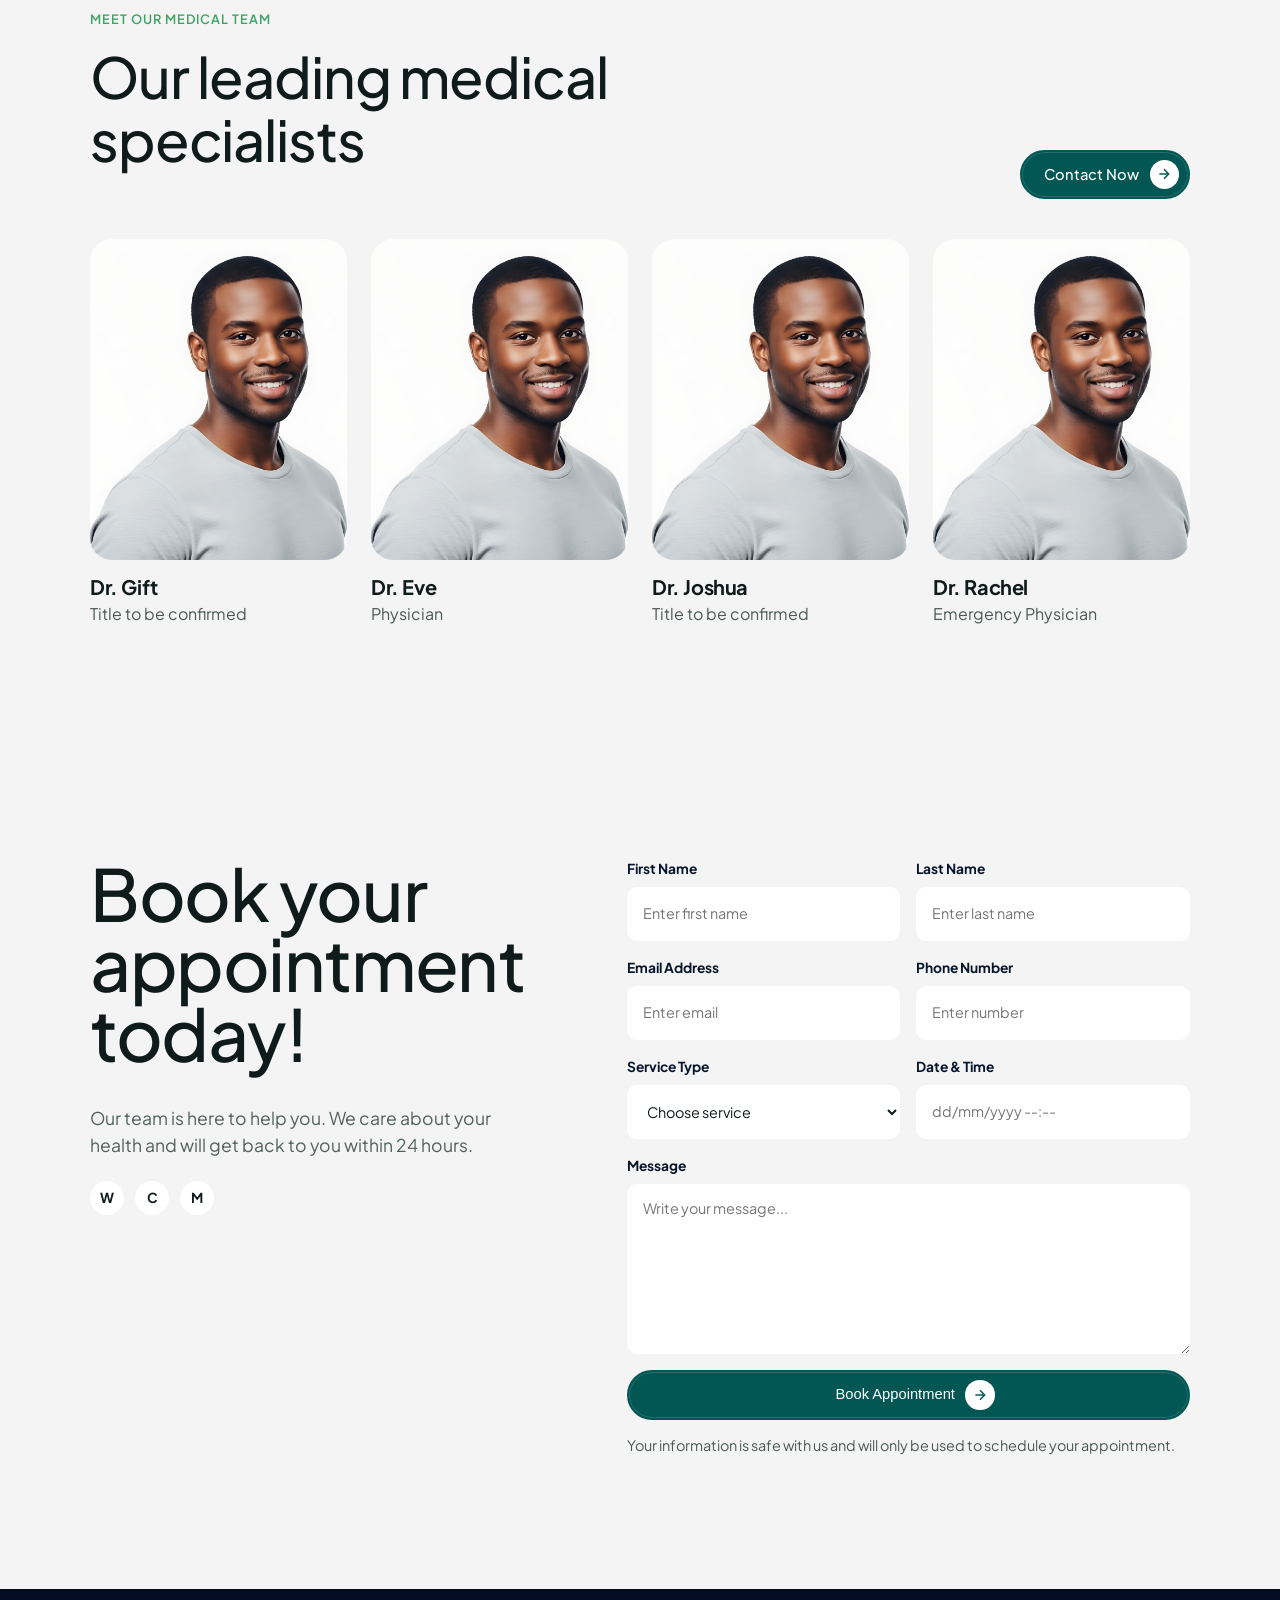
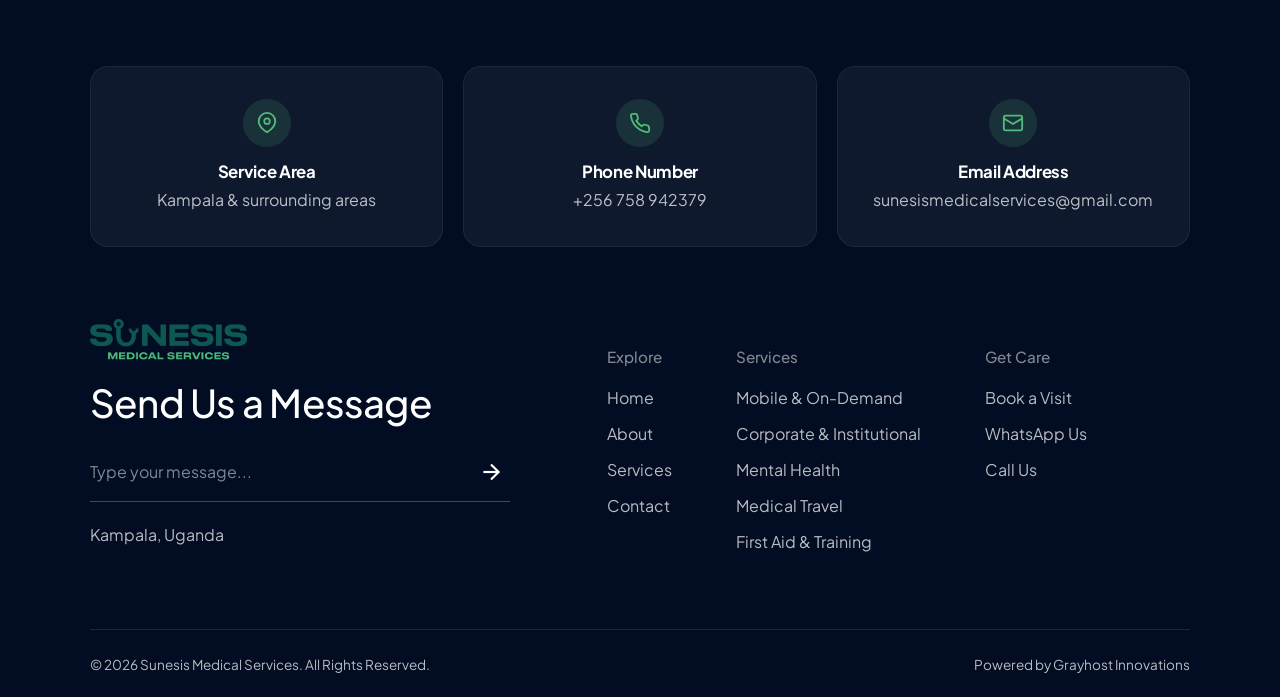
==== commit 915862d6: "pages" ====
--- a/about-us.html
+++ b/about-us.html
@@ -8,7 +8,7 @@
 <meta name="author" content="Sunesis Medical Services">
 <link rel="preconnect" href="https://fonts.googleapis.com">
 <link rel="preconnect" href="https://fonts.gstatic.com" crossorigin>
-<link href="https://fonts.googleapis.com/css2?family=Plus+Jakarta+Sans:wght@400;500;600;700;800&display=swap" rel="stylesheet">
+<link href="https://fonts.googleapis.com/css2?family=Fraunces:opsz,wght@9..144,400;9..144,500;9..144,600;9..144,700&family=Plus+Jakarta+Sans:wght@400;500;600;700;800&display=swap" rel="stylesheet">
 <link rel="stylesheet" href="/assets/css/sunesis.css">
 </head>
 <body>
@@ -23,7 +23,16 @@
     <div class="nav__links">
       <a href="/">Home</a>
       <a href="/about-us" aria-current="page">About Us</a>
-      <a href="/services">Our Services</a>
+      <div class="nav-item has-dropdown">
+      <a href="/services" class="nav-item__top">Our Services <svg class="caret" viewBox="0 0 24 24" fill="none" stroke="currentColor" stroke-width="2"><polyline points="6 9 12 15 18 9"/></svg></a>
+      <div class="nav-dropdown">
+        <a href="/services/mobile-care">Mobile &amp; On-Demand Care</a>
+        <a href="/services/corporate-health">Corporate &amp; Institutional</a>
+        <a href="/services/mental-health">Specialized &amp; Mental Health</a>
+        <a href="/services/medical-travel">Medical Travel Services</a>
+        <a href="/services/first-aid">First Aid Services &amp; Training</a>
+      </div>
+    </div>
       <a href="/contact-us">Contact</a>
     </div>
     <a class="btn btn--primary" href="/appointment">Book a Mobile Visit <svg viewBox="0 0 24 24" fill="none" stroke="currentColor" stroke-width="2"><line x1="5" y1="12" x2="19" y2="12"/><polyline points="12 5 19 12 12 19"/></svg></a>
@@ -165,14 +174,36 @@
 <!-- ===== Meet Our Medical Team ===== -->
 <section class="section">
   <div class="container">
-    <div class="ref-section-title"><h2>Our best leading medical specialists</h2></div>
-    <div class="team-strip">
-      <img src="/assets/images/nurse-and-doctor.jpg" alt="Sunesis medical specialist">
-      <img src="/assets/images/about/01_about.jpg" alt="Sunesis medical specialist">
-      <img src="/assets/images/about/02_about.jpg" alt="Sunesis medical specialist">
-      <img src="/assets/images/mental-health.jpg" alt="Sunesis medical specialist">
-      <img src="/assets/images/counselling.jpg" alt="Sunesis medical specialist">
-      <img src="/assets/images/in-the-ambulance.jpg" alt="Sunesis medical specialist">
+    <div class="team-head">
+      <div class="sec-head" style="margin-bottom:0">
+        <span class="eyebrow">Meet Our Medical Team</span>
+        <h2>Our leading medical specialists</h2>
+      </div>
+      <a class="btn btn--primary" href="/contact-us">Contact Now</a>
+    </div>
+    <div class="team-grid">
+      <article class="team-member">
+        <img class="team-member__photo" src="/assets/images/team-img-placeholder.jpg" alt="Portrait of Dr. Gift, Sunesis Medical Services">
+        <h4>Dr. Gift</h4>
+        <!-- NEEDS CLIENT INPUT: title/specialty for Dr. Gift (do not invent) -->
+        <p>Title to be confirmed</p>
+      </article>
+      <article class="team-member">
+        <img class="team-member__photo" src="/assets/images/team-img-placeholder.jpg" alt="Portrait of Dr. Eve, Physician at Sunesis Medical Services">
+        <h4>Dr. Eve</h4>
+        <p>Physician</p>
+      </article>
+      <article class="team-member">
+        <img class="team-member__photo" src="/assets/images/team-img-placeholder.jpg" alt="Portrait of Dr. Joshua, Sunesis Medical Services">
+        <h4>Dr. Joshua</h4>
+        <!-- NEEDS CLIENT INPUT: title/specialty for Dr. Joshua (do not invent) -->
+        <p>Title to be confirmed</p>
+      </article>
+      <article class="team-member">
+        <img class="team-member__photo" src="/assets/images/team-img-placeholder.jpg" alt="Portrait of Dr. Rachel, Emergency Physician at Sunesis Medical Services">
+        <h4>Dr. Rachel</h4>
+        <p>Emergency Physician</p>
+      </article>
     </div>
   </div>
 </section>
@@ -184,7 +215,7 @@
         <h2>Book your appointment today!</h2>
         <p class="lead">Our team is here to help you. We care about your health and will get back to you within 24 hours.</p>
         <div class="social-row">
-          <a href="https://wa.me/256758942379" aria-label="WhatsApp">W</a>
+          <a href="https://wa.me/256785065560" aria-label="WhatsApp">W</a>
           <a href="tel:+256758942379" aria-label="Call">C</a>
           <a href="mailto:sunesismedicalservices@gmail.com" aria-label="Email">M</a>
         </div>
@@ -265,7 +296,7 @@
           <h5>Get Care</h5>
           <ul>
             <li><a href="/appointment">Book a Visit</a></li>
-            <li><a href="https://wa.me/256758942379" target="_blank" rel="noopener">WhatsApp Us</a></li>
+            <li><a href="https://wa.me/256785065560" target="_blank" rel="noopener">WhatsApp Us</a></li>
             <li><a href="tel:+256758942379">Call Us</a></li>
           </ul>
         </div>
@@ -277,8 +308,9 @@
     </div>
   </div>
 </footer>
-<a class="wa-fab" href="https://wa.me/256758942379?text=Hi%2C%20I%27d%20like%20to%20book%20a%20mobile%20visit" target="_blank" rel="noopener" aria-label="Chat on WhatsApp">
+<a class="wa-fab" href="https://wa.me/256785065560?text=Hi%2C%20I%27d%20like%20to%20chat%20with%20Sunesis" target="_blank" rel="noopener" aria-label="Chat with us on WhatsApp">
   <svg viewBox="0 0 24 24" fill="currentColor"><path d="M12 2a10 10 0 0 0-8.5 15.3L2 22l4.8-1.5A10 10 0 1 0 12 2zm5.3 14.2c-.2.6-1.3 1.2-1.8 1.2-.5.1-1 .1-3-.8-2.5-1-4.1-3.6-4.2-3.8-.1-.2-1-1.3-1-2.5s.6-1.8.9-2c.2-.3.5-.3.7-.3h.5c.2 0 .4 0 .6.5l.8 1.9c.1.2.1.4 0 .5l-.4.6c-.2.2-.3.4-.1.7.2.3.8 1.3 1.7 2.1 1.2 1 2 1.3 2.3 1.5.2.1.4.1.6-.1l.7-.9c.2-.2.4-.2.6-.1l1.8.9c.2.1.4.2.5.3.1.2.1.7-.1 1.3z"/></svg>
+  <span class="wa-fab__label">Chat with us</span>
 </a>
 <button class="scroll-top" aria-label="Scroll to top">
   <svg viewBox="0 0 24 24" fill="none" stroke="currentColor" stroke-width="2"><polyline points="18 15 12 9 6 15"/></svg>
--- a/assets/css/sunesis.css
+++ b/assets/css/sunesis.css
@@ -363,10 +363,16 @@
 .page-hero p { color: rgba(255,255,255,.85); max-width: 640px; }
 
 /* ---- WhatsApp FAB + scroll top ---- */
-.wa-fab { position: fixed; right: 20px; bottom: 20px; z-index: 60; width: 58px; height: 58px; border-radius: 50%;
-  background: var(--green); color: #03261a; display: grid; place-items: center; box-shadow: var(--shadow); }
-.wa-fab:hover { background: var(--green-600); color: #fff; }
-.wa-fab svg { width: 30px; height: 30px; }
+.wa-fab { position: fixed; right: 20px; bottom: 20px; z-index: 60; display: inline-flex; align-items: center; gap: .55rem;
+  height: 56px; padding: 0 1.15rem 0 .8rem; border-radius: 999px;
+  background: var(--green); color: #03261a; box-shadow: var(--shadow); font-weight: 600; font-size: .95rem; }
+.wa-fab:hover { background: var(--green-600); color: #fff; transform: translateY(-2px); }
+.wa-fab svg { width: 28px; height: 28px; flex: none; }
+.wa-fab__label { white-space: nowrap; }
+@media (max-width: 600px) {
+  .wa-fab { width: 54px; height: 54px; padding: 0; gap: 0; justify-content: center; }
+  .wa-fab__label { display: none; }
+}
 .scroll-top { position: fixed; right: 20px; bottom: 90px; z-index: 60; width: 44px; height: 44px; border-radius: 50%;
   background: var(--teal); color: #fff; border: 0; display: grid; place-items: center; opacity: 0; pointer-events: none;
   transition: opacity .3s; cursor: pointer; }
@@ -454,6 +460,7 @@
 /* ---- Team grid (specialist cards) ---- */
 .team-head { display: flex; align-items: center; justify-content: space-between; gap: 1.5rem; flex-wrap: wrap; margin-bottom: 2.5rem; }
 .team-head .sec-head { margin-bottom: 0; }
+.team-head { display: flex; align-items: flex-end; justify-content: space-between; gap: 1.5rem; flex-wrap: wrap; margin-bottom: 2.5rem; }
 .team-grid { display: grid; grid-template-columns: repeat(4, 1fr); gap: 1.5rem; }
 @media (max-width: 900px) { .team-grid { grid-template-columns: repeat(2, 1fr); } }
 @media (max-width: 560px) { .team-grid { grid-template-columns: 1fr; } }
@@ -522,9 +529,9 @@
   padding-top: clamp(7.75rem, 12vw, 10rem);
   padding-bottom: clamp(4rem, 7vw, 6rem);
 }
-.page-hero .container {
+.page-hero .container:has(.page-hero__media) {
   display: grid;
-  grid-template-columns: minmax(0, 1fr) 300px;
+  grid-template-columns: minmax(0, 1fr) 320px;
   align-items: center;
   gap: clamp(2rem, 8vw, 7rem);
 }
@@ -840,18 +847,6 @@
   background: var(--footer-ink);
   padding-block: clamp(3rem, 6vw, 5rem) 1.3rem;
 }
-.site-footer::after {
-  content: "Sunesis";
-  position: absolute;
-  left: 50%;
-  bottom: -1.3rem;
-  transform: translateX(-50%);
-  font-size: clamp(5rem, 17vw, 16rem);
-  line-height: .75;
-  font-weight: 800;
-  color: rgba(255,255,255,.07);
-  pointer-events: none;
-}
 .site-footer .container { position: relative; z-index: 1; }
 .foot-card {
   border-radius: 18px;
@@ -870,6 +865,111 @@
   margin: 1.2rem 0;
 }
 
+@media (max-width: 700px) {
+  .site-footer {
+    padding-block: 2.2rem 1.1rem;
+  }
+  .foot-cards {
+    grid-template-columns: 1fr;
+    gap: .75rem;
+    margin-bottom: 2rem;
+  }
+  .foot-card {
+    min-height: auto;
+    padding: 1.15rem 1rem;
+    border-radius: 14px;
+    grid-template-columns: 42px 1fr;
+    column-gap: .85rem;
+    text-align: left;
+    place-items: center start;
+  }
+  .foot-card .ic {
+    width: 42px;
+    height: 42px;
+    margin: 0;
+    grid-row: span 2;
+  }
+  .foot-card h4 {
+    font-size: .95rem;
+    margin: 0 0 .15rem;
+  }
+  .foot-card p,
+  .foot-card a {
+    font-size: .86rem;
+    line-height: 1.35;
+    overflow-wrap: anywhere;
+  }
+  .foot-main {
+    grid-template-columns: 1fr;
+    gap: 2rem;
+    margin-top: 0;
+  }
+  .foot-brand img {
+    height: 36px;
+    margin-bottom: .8rem;
+  }
+  .foot-news {
+    max-width: 260px;
+    font-size: clamp(1.55rem, 8vw, 2rem);
+    line-height: 1.08;
+    margin: .8rem 0 1rem;
+  }
+  .news-form {
+    max-width: none;
+    width: 100%;
+    padding: .45rem 0 .7rem;
+  }
+  .news-form input {
+    min-width: 0;
+    font-size: .92rem;
+  }
+  .news-form button {
+    flex: none;
+    width: 38px;
+    height: 38px;
+    border-radius: 50%;
+    background: rgba(255,255,255,.08);
+  }
+  .foot-cols {
+    display: grid;
+    grid-template-columns: 1fr 1fr;
+    gap: 1.6rem 1.25rem;
+  }
+  .foot-cols > div:first-child {
+    grid-column: 1 / -1;
+  }
+  .foot-cols h5 {
+    margin-bottom: .65rem;
+    font-size: .82rem;
+  }
+  .foot-cols ul {
+    gap: .45rem;
+  }
+  .foot-cols a {
+    font-size: .88rem;
+    line-height: 1.35;
+  }
+  .colophon {
+    margin-top: 2.4rem;
+    padding-top: 1rem;
+    padding-bottom: 4.75rem;
+    display: grid;
+    gap: .4rem;
+    justify-content: stretch;
+    font-size: .76rem;
+    color: rgba(255,255,255,.56);
+  }
+}
+
+@media (max-width: 390px) {
+  .foot-cols {
+    grid-template-columns: 1fr;
+  }
+  .foot-cols > div:first-child {
+    grid-column: auto;
+  }
+}
+
 @media (max-width: 920px) {
   .page-hero .container,
   .split-feature,
@@ -898,3 +998,105 @@
   .logo-strip__row { flex-wrap: wrap; gap: 1rem 2rem; }
   .stat-row { flex-direction: column; gap: 1rem; }
 }
+
+/* ===== Nav: active-state pill + Our Services dropdown ===== */
+.nav__links > a, .nav-item__top {
+  padding: .5rem .95rem; border-radius: 999px; display: inline-flex; align-items: center; gap: .3rem;
+  transition: background .2s, color .2s;
+}
+.nav__links > a:hover, .nav-item__top:hover { background: var(--surface); }
+.nav__links > a[aria-current="page"], .nav-item__top[aria-current="page"] {
+  background: var(--green-100); color: var(--teal); font-weight: 600;
+}
+.nav-item { position: relative; }
+.nav-item__top .caret { width: 1em; height: 1em; transition: transform .2s; }
+.nav-item.has-dropdown:hover .caret,
+.nav-item.has-dropdown:focus-within .caret { transform: rotate(180deg); }
+.nav-dropdown {
+  position: absolute; top: calc(100% + .55rem); left: 50%;
+  transform: translateX(-50%) translateY(6px);
+  min-width: 252px; background: #fff; border: 1px solid var(--line);
+  border-radius: 16px; box-shadow: var(--shadow); padding: .5rem;
+  display: flex; flex-direction: column; gap: .12rem;
+  opacity: 0; visibility: hidden; transition: opacity .2s, transform .2s; z-index: 80;
+}
+.nav-item.has-dropdown:hover .nav-dropdown,
+.nav-item.has-dropdown:focus-within .nav-dropdown {
+  opacity: 1; visibility: visible; transform: translateX(-50%) translateY(0);
+}
+.nav-dropdown a {
+  padding: .6rem .85rem; border-radius: 10px; color: var(--ink);
+  font-size: .9rem; font-weight: 500; white-space: nowrap;
+}
+.nav-dropdown a:hover { background: var(--green-100); color: var(--teal); }
+
+@media (max-width: 920px) {
+  .nav__links > a, .nav-item__top, .nav-item.has-dropdown { width: 100%; }
+  .nav-item__top { justify-content: space-between; }
+  .nav-dropdown {
+    position: static; transform: none; opacity: 1; visibility: visible;
+    box-shadow: none; border: 0; border-left: 2px solid var(--line);
+    border-radius: 0; margin: .35rem 0 .35rem .55rem; padding: 0 0 0 .7rem; min-width: 0;
+  }
+  .nav-item__top .caret { transform: rotate(180deg); opacity: .5; }
+}
+
+/* ===== Single primary font (Plus Jakarta Sans, no serif) + warm cream surfaces ===== */
+:root { --cream: #f6f3ec; }
+/* Plus Jakarta Sans is the one family site-wide; headings stay sans with strong weight */
+h1, h2, h3, h4, .fade-head, .ref-section-title h2, .book-intro h1, .booking-copy h2, .foot-news {
+  font-family: var(--font);
+  letter-spacing: -0.02em;
+}
+.hero h1, .page-hero h1 { font-weight: 700; }
+.hero h1 em, .fade-head .muted { font-style: normal; }
+/* warm cream alternating sections (keep cool --surface for hovers/controls) */
+.section--surface { background: var(--cream); }
+.logo-strip { background: var(--cream); }
+
+/* ===== Hero: centered (Healen-inspired) + wordmark band ===== */
+.hero--center { text-align: center; align-items: center; min-height: clamp(640px, 94vh, 900px); }
+.hero--center::before {
+  background: linear-gradient(180deg, rgba(4,35,31,.58) 0%, rgba(2,87,84,.40) 42%, rgba(4,35,31,.82) 100%);
+}
+.hero--center .hero__inner {
+  display: flex; justify-content: center;
+  padding-top: clamp(8rem, 14vh, 11rem); padding-bottom: clamp(3rem, 7vw, 5.5rem);
+}
+.hero--center .hero__content { max-width: 880px; margin: 0 auto; }
+.hero--center .eyebrow { color: var(--green); }
+.hero--center h1 { font-size: clamp(2.8rem, 6.4vw, 5.4rem); margin-bottom: 1.25rem; }
+.hero--center h1 em { color: var(--green); font-style: normal; }
+.hero--center p { max-width: 620px; margin: 0 auto 0; font-size: clamp(1.05rem, 1.4vw, 1.25rem); color: rgba(255,255,255,.9); }
+.hero--center .btn-row { justify-content: center; margin-top: 2rem; }
+.hero--center .trust-row { justify-content: center; margin-top: 2.25rem; }
+.hero--center .trust-row small { color: rgba(255,255,255,.9); }
+
+.wordmark-band {
+  background: var(--cream); text-align: center; overflow: hidden; line-height: 0;
+  padding: clamp(1.5rem, 4vw, 3rem) 0 0;
+}
+.wordmark-band span {
+  display: inline-block; font-weight: 800; color: var(--green);
+  font-size: clamp(3.5rem, 17.5vw, 15rem); line-height: .82; letter-spacing: -0.045em;
+  margin-bottom: -0.1em;
+}
+@media (max-width: 600px) {
+  .wordmark-band span { font-size: 19vw; }
+}
+
+/* ===== Premium testimonials grid ===== */
+.t-grid { display: grid; grid-template-columns: repeat(4, 1fr); gap: 1.5rem; }
+@media (max-width: 1024px) { .t-grid { grid-template-columns: repeat(2, 1fr); } }
+@media (max-width: 560px) { .t-grid { grid-template-columns: 1fr; } }
+.t-card { background: #fff; border: 1px solid var(--line); border-radius: var(--radius);
+  padding: 1.75rem; display: flex; flex-direction: column; gap: 1rem;
+  transition: box-shadow .2s, transform .2s; }
+.t-card:hover { box-shadow: var(--shadow); transform: translateY(-3px); }
+.t-card .stars { color: #f4b740; display: inline-flex; gap: 2px; }
+.t-card .stars svg { width: 18px; height: 18px; }
+.t-card__quote { color: var(--ink); margin: 0; line-height: 1.6; flex: 1; }
+.t-card__who { display: flex; align-items: center; gap: .75rem; padding-top: 1rem; border-top: 1px solid var(--line); }
+.t-card__who .avatar { width: 46px; height: 46px; }
+.t-card__id strong { display: block; font-size: .98rem; color: var(--ink); }
+.t-card__id span { color: var(--ink-60); font-size: .85rem; }
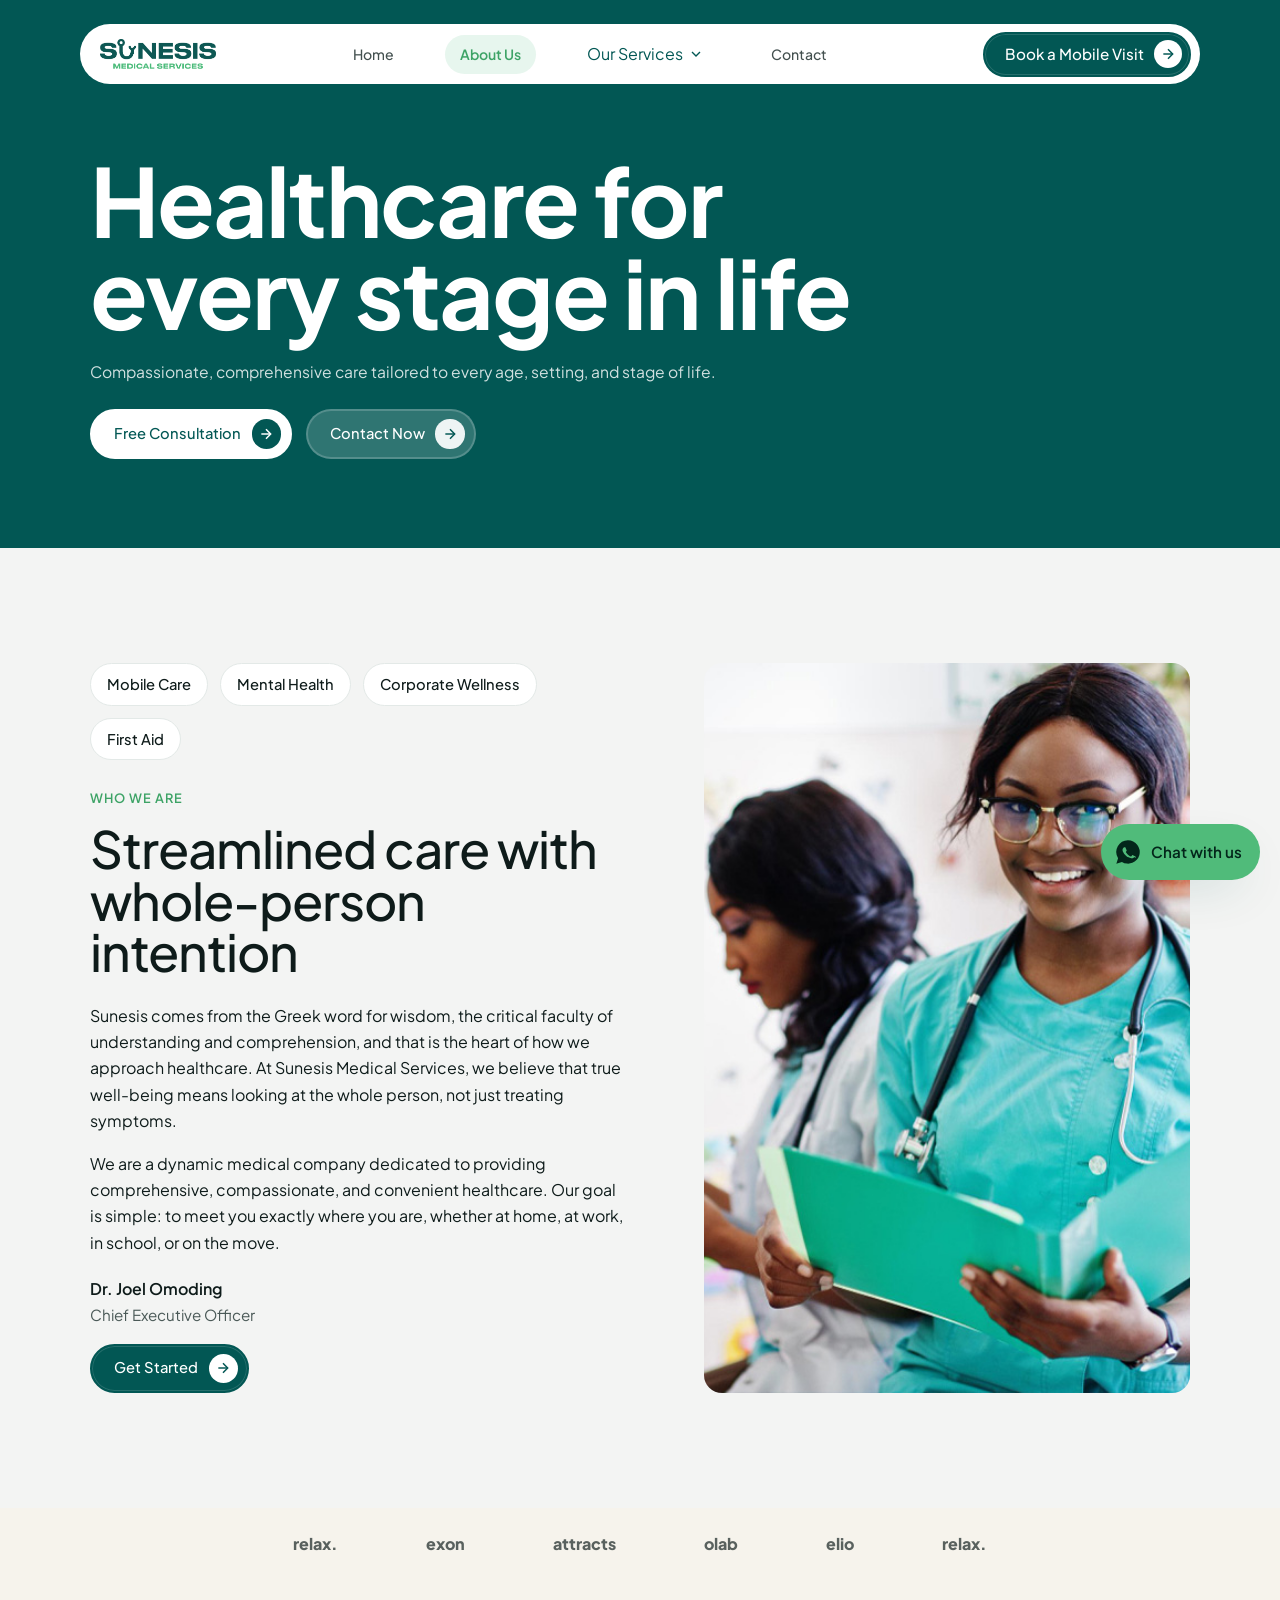
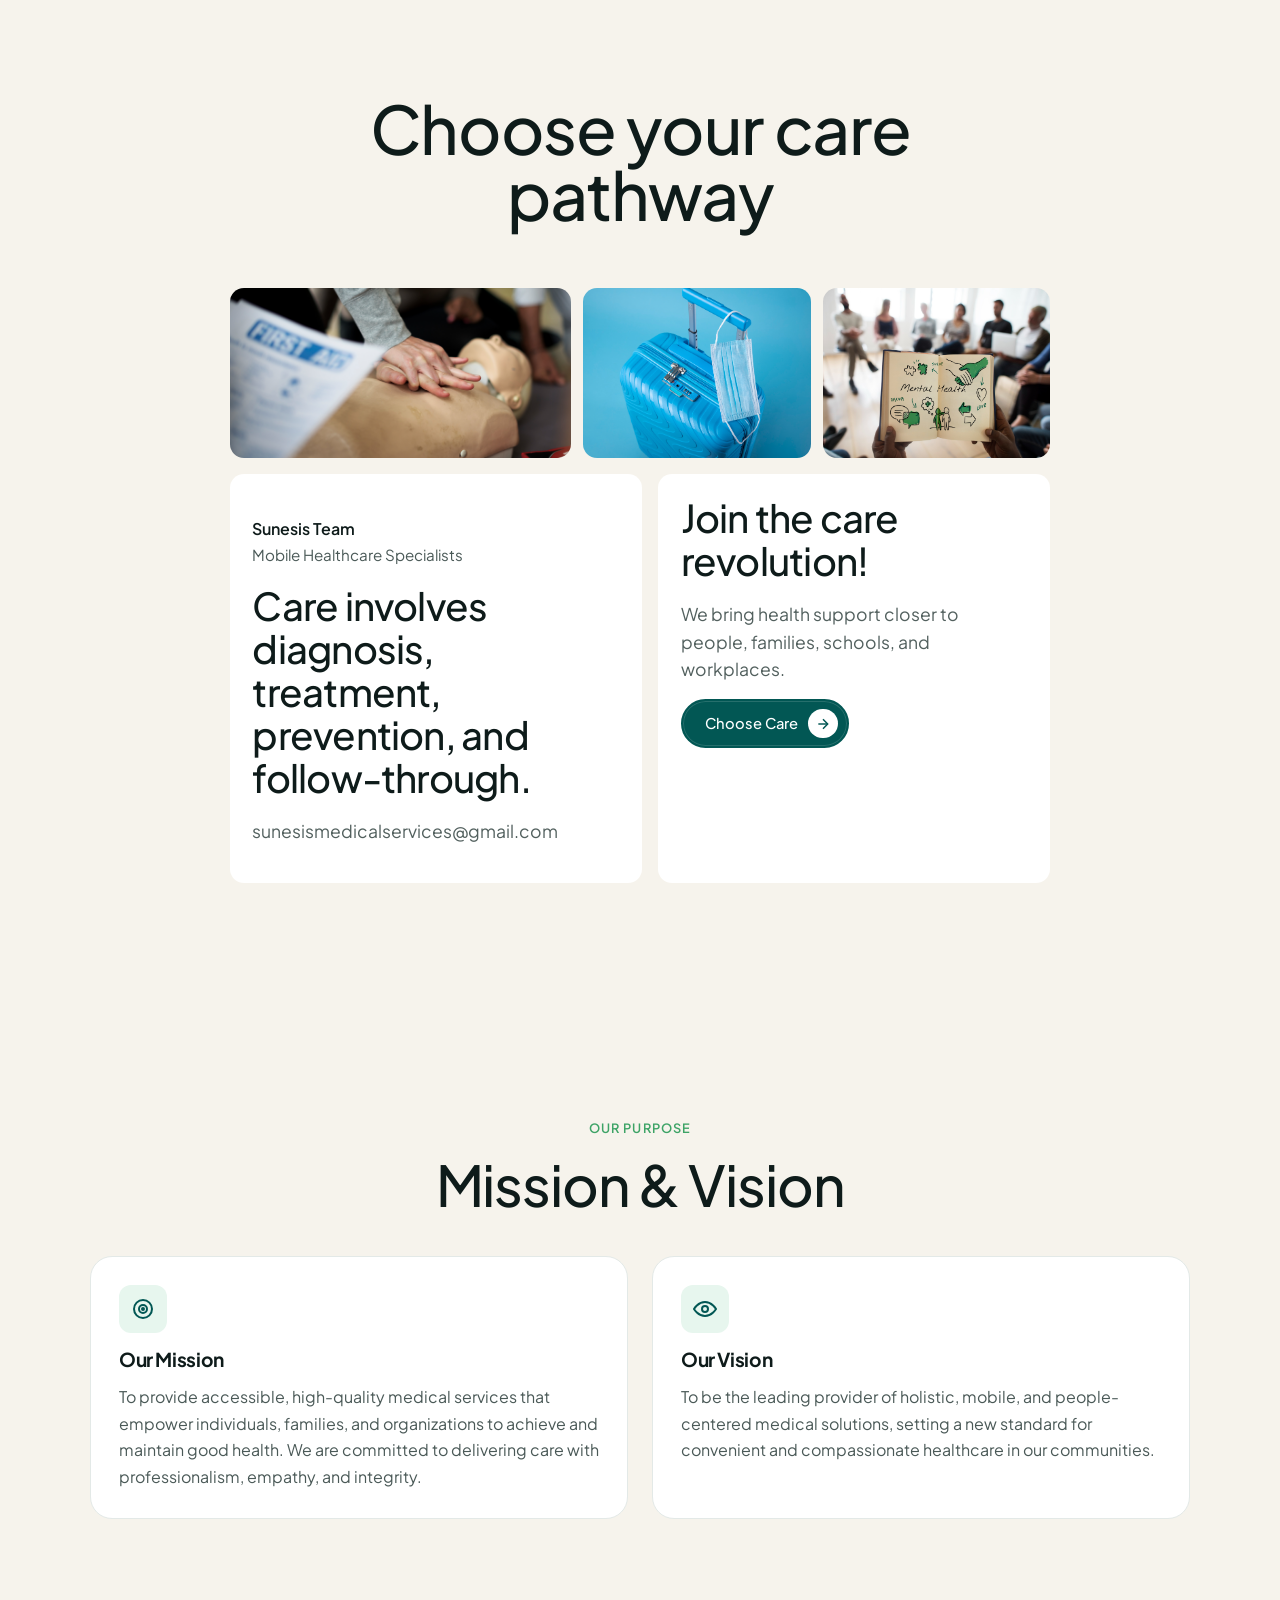
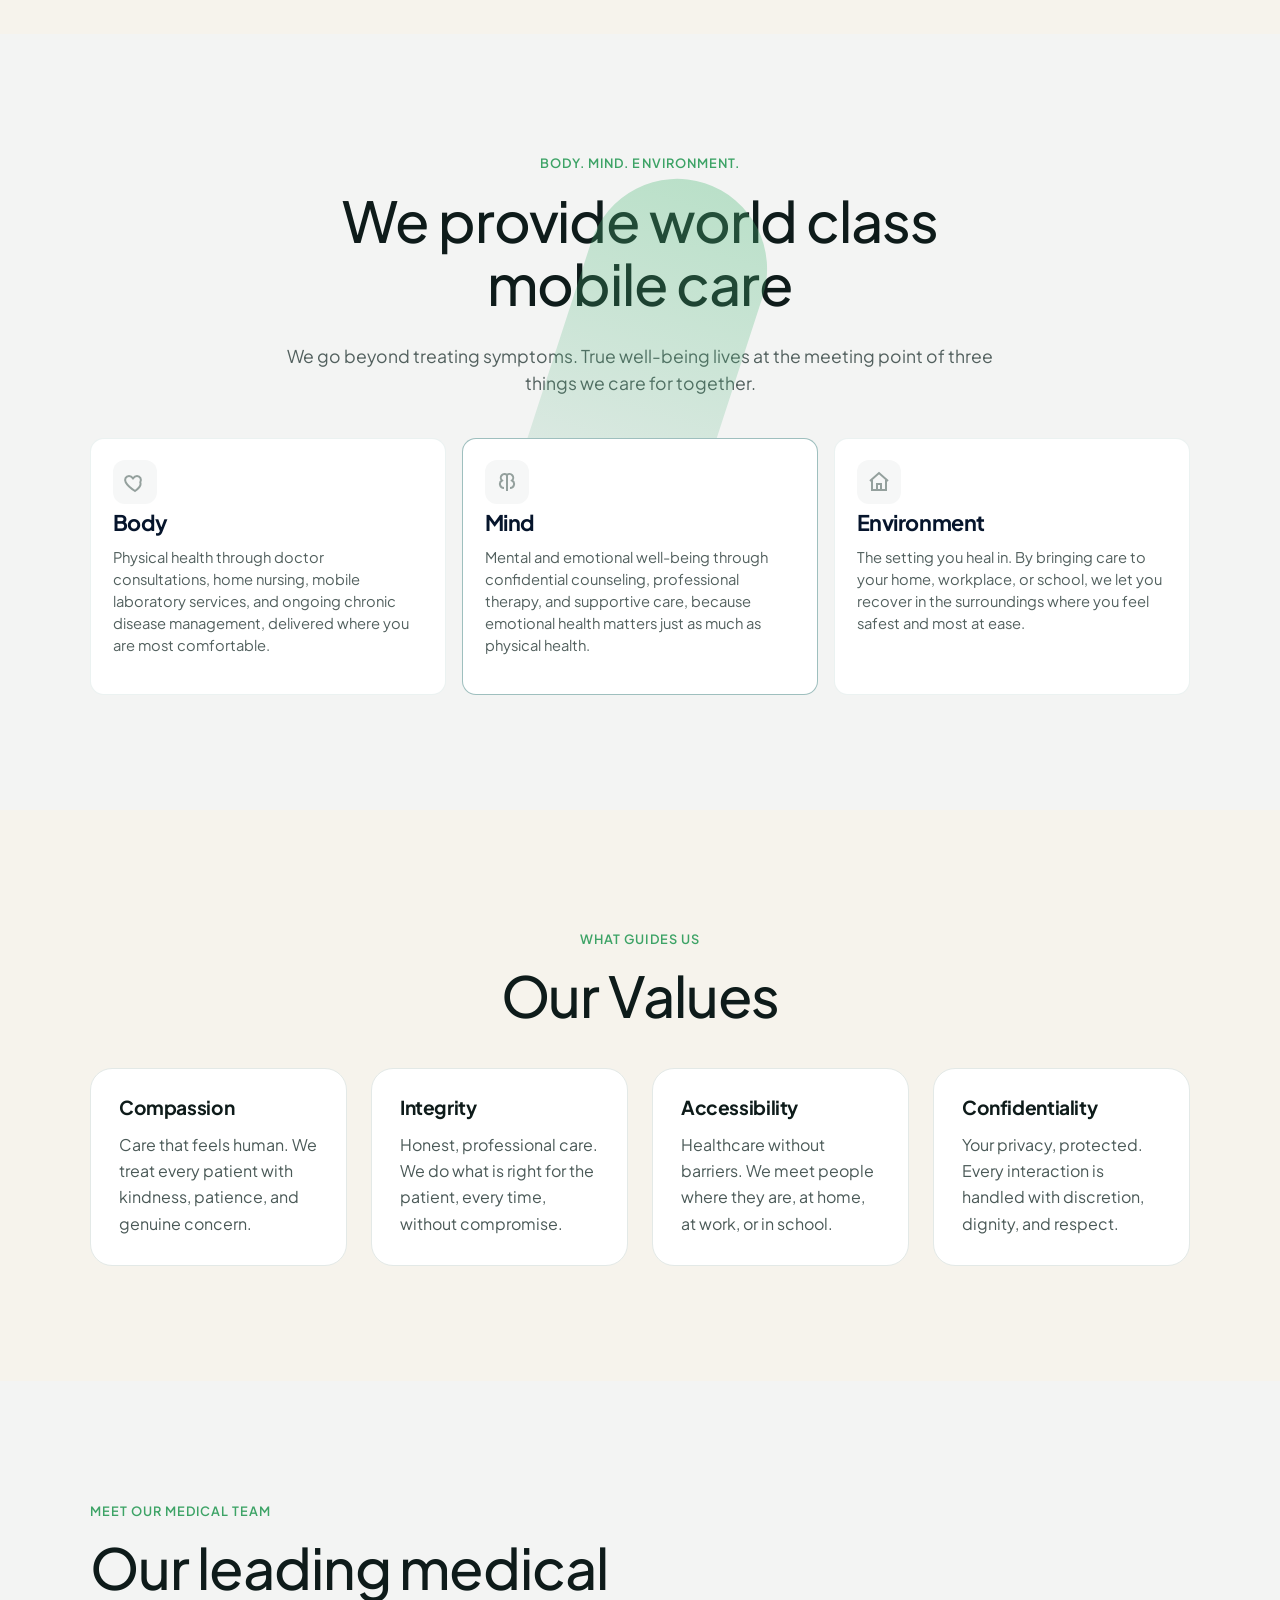
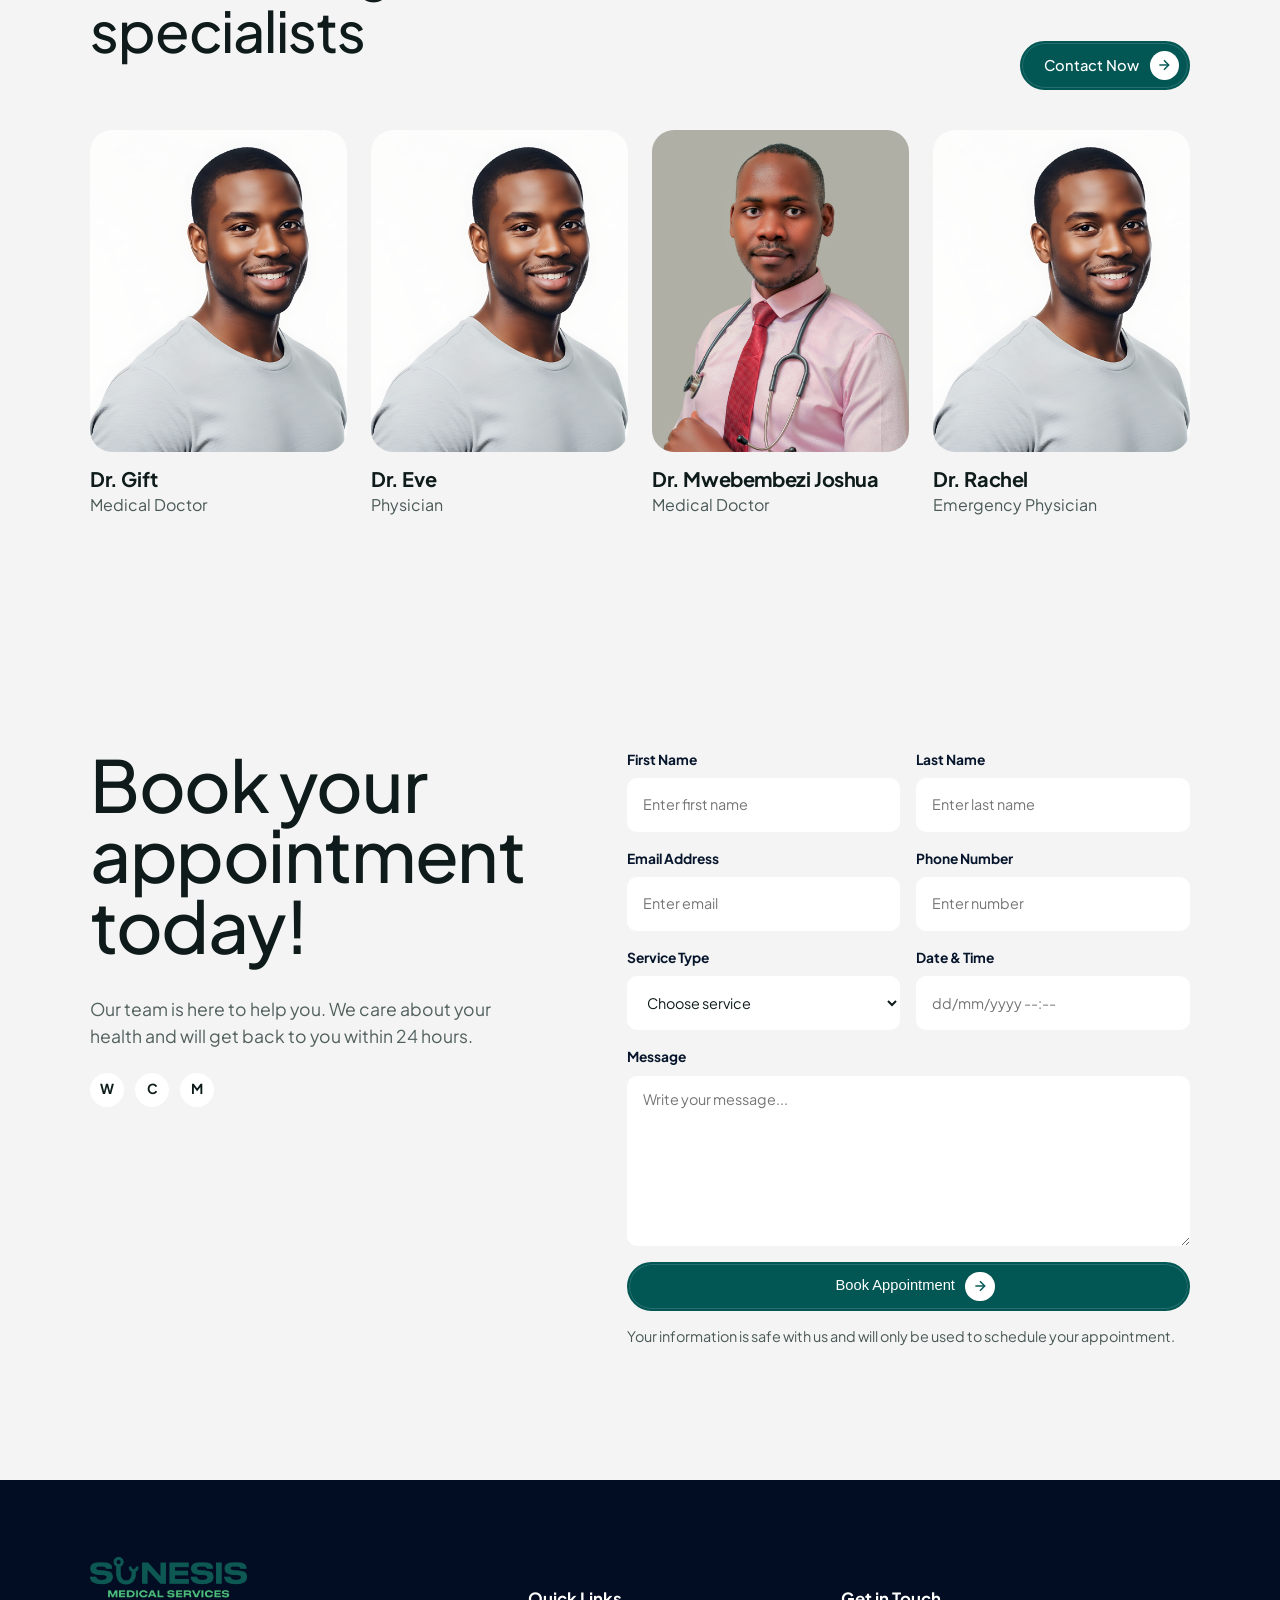
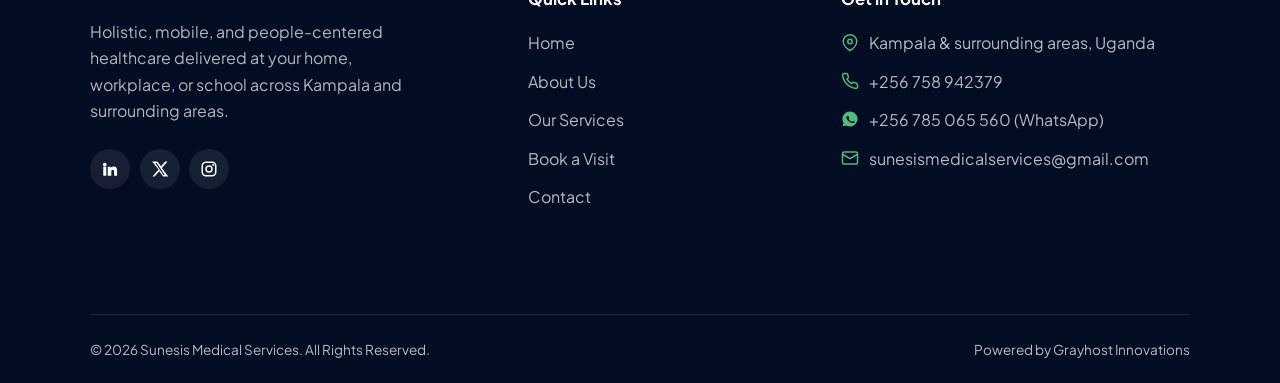
==== commit f2bf5744: "final touches" ====
--- a/about-us.html
+++ b/about-us.html
@@ -50,10 +50,6 @@
         <a class="btn btn--soft" href="/contact-us">Contact Now</a>
       </div>
     </div>
-    <div class="page-hero__media">
-      <img src="/assets/images/nurse-and-doctor.jpg" alt="Sunesis clinician caring for a patient">
-      <span class="play-dot" aria-hidden="true"></span>
-    </div>
   </div>
 </section>
 
@@ -72,10 +68,11 @@
         <h2>Streamlined care with whole-person intention</h2>
         <p>Sunesis comes from the Greek word for wisdom, the critical faculty of understanding and comprehension, and that is the heart of how we approach healthcare. At Sunesis Medical Services, we believe that true well-being means looking at the whole person, not just treating symptoms.</p>
         <p>We are a dynamic medical company dedicated to providing comprehensive, compassionate, and convenient healthcare. Our goal is simple: to meet you exactly where you are, whether at home, at work, in school, or on the move.</p>
+        
+        <p class="signature">Dr. Joel Omoding<span>Chief Executive Officer</span></p>
         <a class="btn btn--primary" href="/appointment">Get Started</a>
-        <p class="signature">Dr. Joel Omoding<span>Chief Executive Officer</span></p>
-      </div>
-      <img class="imgslot" src="/assets/images/about/02_about.jpg" alt="A Sunesis clinician providing attentive, whole-person care">
+      </div>
+      <img class="imgslot" src="/assets/images/about/01_about.jpg" alt="The Sunesis Medical Services team">
     </div>
   </div>
 </section>
@@ -185,8 +182,7 @@
       <article class="team-member">
         <img class="team-member__photo" src="/assets/images/team-img-placeholder.jpg" alt="Portrait of Dr. Gift, Sunesis Medical Services">
         <h4>Dr. Gift</h4>
-        <!-- NEEDS CLIENT INPUT: title/specialty for Dr. Gift (do not invent) -->
-        <p>Title to be confirmed</p>
+        <p>Medical Doctor</p>
       </article>
       <article class="team-member">
         <img class="team-member__photo" src="/assets/images/team-img-placeholder.jpg" alt="Portrait of Dr. Eve, Physician at Sunesis Medical Services">
@@ -194,10 +190,9 @@
         <p>Physician</p>
       </article>
       <article class="team-member">
-        <img class="team-member__photo" src="/assets/images/team-img-placeholder.jpg" alt="Portrait of Dr. Joshua, Sunesis Medical Services">
-        <h4>Dr. Joshua</h4>
-        <!-- NEEDS CLIENT INPUT: title/specialty for Dr. Joshua (do not invent) -->
-        <p>Title to be confirmed</p>
+        <img class="team-member__photo" src="/assets/images/josh.jpg" alt="Portrait of Dr. Mwebembezi Joshua, Sunesis Medical Services">
+        <h4>Dr. Mwebembezi Joshua</h4>
+        <p>Medical Doctor</p>
       </article>
       <article class="team-member">
         <img class="team-member__photo" src="/assets/images/team-img-placeholder.jpg" alt="Portrait of Dr. Rachel, Emergency Physician at Sunesis Medical Services">
@@ -243,63 +238,35 @@
 
 <footer class="site-footer">
   <div class="container">
-    <div class="foot-cards">
-      <div class="foot-card">
-        <div class="ic"><svg viewBox="0 0 24 24" fill="none" stroke="currentColor" stroke-width="2"><path d="M21 10c0 7-9 12-9 12s-9-5-9-12a9 9 0 0 1 18 0z"/><circle cx="12" cy="10" r="3"/></svg></div>
-        <h4>Service Area</h4>
-        <p>Kampala &amp; surrounding areas</p>
-      </div>
-      <div class="foot-card">
-        <div class="ic"><svg viewBox="0 0 24 24" fill="none" stroke="currentColor" stroke-width="2"><path d="M22 16.92v3a2 2 0 0 1-2.2 2 19.8 19.8 0 0 1-8.6-3.1 19.5 19.5 0 0 1-6-6 19.8 19.8 0 0 1-3.1-8.6A2 2 0 0 1 4.1 2h3a2 2 0 0 1 2 1.7c.1.9.3 1.8.6 2.6a2 2 0 0 1-.5 2.1L8 9.6a16 16 0 0 0 6 6l1.2-1.2a2 2 0 0 1 2.1-.5c.8.3 1.7.5 2.6.6a2 2 0 0 1 1.7 2z"/></svg></div>
-        <h4>Phone Number</h4>
-        <p><a href="tel:+256758942379">+256 758 942379</a></p>
-      </div>
-      <div class="foot-card">
-        <div class="ic"><svg viewBox="0 0 24 24" fill="none" stroke="currentColor" stroke-width="2"><rect x="2" y="4" width="20" height="16" rx="2"/><path d="m22 7-10 6L2 7"/></svg></div>
-        <h4>Email Address</h4>
-        <p><a href="mailto:sunesismedicalservices@gmail.com">sunesismedicalservices@gmail.com</a></p>
-      </div>
-    </div>
-    <div class="foot-main">
-      <div>
+    <div class="foot-grid">
+      <div class="foot-brand-col">
         <a class="foot-brand brand" href="/"><img src="/assets/images/logos/logo-white-bg.png" alt="Sunesis Medical Services logo"></a>
-        <h3 class="foot-news">Send Us a Message</h3>
-        <form class="news-form" data-wa data-wa-intro="Hello Sunesis, I have a message from your website:">
-          <input type="text" name="message" data-label="Message" placeholder="Type your message..." aria-label="Your message" required>
-          <button type="submit" aria-label="Send via WhatsApp">
-            <svg viewBox="0 0 24 24" fill="none" stroke="currentColor" stroke-width="2"><line x1="5" y1="12" x2="19" y2="12"/><polyline points="12 5 19 12 12 19"/></svg>
-          </button>
-        </form>
-        <p style="margin-top:1.25rem">Kampala, Uganda</p>
-      </div>
-      <div class="foot-cols">
-        <div>
-          <h5>Explore</h5>
-          <ul>
-            <li><a href="/">Home</a></li>
-            <li><a href="/about-us">About</a></li>
-            <li><a href="/services">Services</a></li>
-            <li><a href="/contact-us">Contact</a></li>
-          </ul>
-        </div>
-        <div>
-          <h5>Services</h5>
-          <ul>
-            <li><a href="/services/mobile-care">Mobile &amp; On-Demand</a></li>
-            <li><a href="/services/corporate-health">Corporate &amp; Institutional</a></li>
-            <li><a href="/services/mental-health">Mental Health</a></li>
-            <li><a href="/services/medical-travel">Medical Travel</a></li>
-            <li><a href="/services/first-aid">First Aid &amp; Training</a></li>
-          </ul>
-        </div>
-        <div>
-          <h5>Get Care</h5>
-          <ul>
-            <li><a href="/appointment">Book a Visit</a></li>
-            <li><a href="https://wa.me/256785065560" target="_blank" rel="noopener">WhatsApp Us</a></li>
-            <li><a href="tel:+256758942379">Call Us</a></li>
-          </ul>
-        </div>
+        <p>Holistic, mobile, and people-centered healthcare delivered at your home, workplace, or school across Kampala and surrounding areas.</p>
+        <!-- NEEDS CLIENT INPUT: real social profile URLs -->
+        <div class="foot-social">
+          <a href="#" aria-label="Sunesis on LinkedIn"><svg viewBox="0 0 24 24" fill="currentColor"><path d="M4.98 3.5a2.5 2.5 0 1 1 0 5 2.5 2.5 0 0 1 0-5zM3 9h4v12H3zM9 9h3.8v1.7h.05c.53-1 1.84-2.06 3.8-2.06 4.06 0 4.81 2.67 4.81 6.14V21h-4v-5.2c0-1.24-.02-2.84-1.73-2.84-1.73 0-2 1.35-2 2.75V21H9z"/></svg></a>
+          <a href="#" aria-label="Sunesis on X"><svg viewBox="0 0 24 24" fill="currentColor"><path d="M18.9 2H22l-7.5 8.6L23 22h-6.8l-5.3-6.9L4.8 22H2l8-9.2L1.5 2h7l4.8 6.3L18.9 2zm-2.4 18h1.9L7.6 4H5.6z"/></svg></a>
+          <a href="#" aria-label="Sunesis on Instagram"><svg viewBox="0 0 24 24" fill="none" stroke="currentColor" stroke-width="2"><rect x="3" y="3" width="18" height="18" rx="5"/><circle cx="12" cy="12" r="4"/><circle cx="17.5" cy="6.5" r="1.3" fill="currentColor" stroke="none"/></svg></a>
+        </div>
+      </div>
+      <div class="foot-col">
+        <h5>Quick Links</h5>
+        <ul>
+          <li><a href="/">Home</a></li>
+          <li><a href="/about-us">About Us</a></li>
+          <li><a href="/services">Our Services</a></li>
+          <li><a href="/appointment">Book a Visit</a></li>
+          <li><a href="/contact-us">Contact</a></li>
+        </ul>
+      </div>
+      <div class="foot-col">
+        <h5>Get in Touch</h5>
+        <ul class="foot-contact">
+          <li><svg viewBox="0 0 24 24" fill="none" stroke="currentColor" stroke-width="2"><path d="M21 10c0 7-9 12-9 12s-9-5-9-12a9 9 0 0 1 18 0z"/><circle cx="12" cy="10" r="3"/></svg><span>Kampala &amp; surrounding areas, Uganda</span></li>
+          <li><svg viewBox="0 0 24 24" fill="none" stroke="currentColor" stroke-width="2"><path d="M22 16.92v3a2 2 0 0 1-2.2 2 19.8 19.8 0 0 1-8.6-3.1 19.5 19.5 0 0 1-6-6 19.8 19.8 0 0 1-3.1-8.6A2 2 0 0 1 4.1 2h3a2 2 0 0 1 2 1.7c.1.9.3 1.8.6 2.6a2 2 0 0 1-.5 2.1L8 9.6a16 16 0 0 0 6 6l1.2-1.2a2 2 0 0 1 2.1-.5c.8.3 1.7.5 2.6.6a2 2 0 0 1 1.7 2z"/></svg><a href="tel:+256758942379">+256 758 942379</a></li>
+          <li><svg viewBox="0 0 24 24" fill="currentColor"><path d="M12 2a10 10 0 0 0-8.5 15.3L2 22l4.8-1.5A10 10 0 1 0 12 2zm5.3 14.2c-.2.6-1.3 1.2-1.8 1.2-.5.1-1 .1-3-.8-2.5-1-4.1-3.6-4.2-3.8-.1-.2-1-1.3-1-2.5s.6-1.8.9-2c.2-.3.5-.3.7-.3h.5c.2 0 .4 0 .6.5l.8 1.9c.1.2.1.4 0 .5l-.4.6c-.2.2-.3.4-.1.7.2.3.8 1.3 1.7 2.1 1.2 1 2 1.3 2.3 1.5.2.1.4.1.6-.1l.7-.9c.2-.2.4-.2.6-.1l1.8.9c.2.1.4.2.5.3.1.2.1.7-.1 1.3z"/></svg><a href="https://wa.me/256785065560" target="_blank" rel="noopener">+256 785 065 560 (WhatsApp)</a></li>
+          <li><svg viewBox="0 0 24 24" fill="none" stroke="currentColor" stroke-width="2"><rect x="2" y="4" width="20" height="16" rx="2"/><path d="m22 7-10 6L2 7"/></svg><a href="mailto:sunesismedicalservices@gmail.com">sunesismedicalservices@gmail.com</a></li>
+        </ul>
       </div>
     </div>
     <div class="colophon">
--- a/assets/css/sunesis.css
+++ b/assets/css/sunesis.css
@@ -180,23 +180,29 @@
   padding: .5rem 1rem; border-radius: 999px; font-size: .92rem; font-weight: 500; }
 
 /* ---- Service showcase ---- */
-.services-showcase { background: #fff; }
-.services-showcase__head { display: flex; align-items: flex-start; justify-content: space-between;
-  gap: 2rem; margin-bottom: clamp(2.25rem, 5vw, 4rem); }
-.services-showcase__head h2 { color: var(--teal); font-size: clamp(2.25rem, 5vw, 4.8rem);
-  line-height: 1.02; max-width: 850px; margin-bottom: 0; }
-.service-grid { display: grid; grid-template-columns: repeat(3, 1fr); gap: clamp(1.4rem, 3vw, 2.25rem); }
-.service-tile { min-width: 0; display: flex; flex-direction: column; align-items: flex-start; }
-.service-tile img { width: 100%; aspect-ratio: 1.35 / 1; object-fit: cover; border-radius: 8px;
-  margin-bottom: 1.55rem; background: var(--surface); }
-.service-tile h4 { color: var(--teal); font-size: clamp(1.18rem, 1.7vw, 1.45rem); margin-bottom: .55rem; }
-.service-tile p { color: var(--ink-60); margin-bottom: 1.35rem; }
-.service-tile .btn { margin-top: auto; }
-.service-tile--cta { justify-content: center; min-height: 100%; padding: clamp(1.5rem, 3vw, 2rem);
-  border-radius: 8px; background: var(--teal); color: #fff; }
+.services-showcase { background: var(--cream); }
+.services-showcase__head { display: flex; align-items: flex-end; justify-content: space-between;
+  gap: 2rem; margin-bottom: clamp(2.25rem, 5vw, 3.5rem); }
+.services-showcase__head h2 { color: var(--ink); font-size: clamp(2rem, 3.8vw, 3.2rem);
+  line-height: 1.05; max-width: 720px; margin-bottom: 0; }
+.service-grid { display: grid; grid-template-columns: repeat(3, 1fr); gap: clamp(1.4rem, 3vw, 2rem); }
+.service-tile { min-width: 0; display: flex; flex-direction: column; background: #fff;
+  border-radius: 24px; padding: clamp(.85rem, 1.4vw, 1.1rem); box-shadow: var(--shadow-soft); }
+.service-tile img { width: 100%; aspect-ratio: 1.25 / 1; object-fit: cover; border-radius: 16px;
+  margin-bottom: 1.35rem; background: var(--surface); }
+.service-tile h4 { color: var(--ink); font-size: 1.2rem; margin: 0 .55rem .5rem; }
+.service-tile p { color: var(--ink-60); margin: 0 .55rem 1.25rem; font-size: .96rem; }
+.tile-link { margin-top: auto; margin-inline: .55rem; padding-top: 1rem; padding-bottom: .3rem;
+  border-top: 1px solid var(--line); display: inline-flex; align-items: center; gap: .5rem;
+  font-weight: 600; color: var(--teal); text-decoration: underline; text-underline-offset: 5px;
+  text-decoration-color: var(--line); transition: color .2s; }
+.tile-link svg { width: 1.05em; height: 1.05em; }
+.tile-link:hover { color: var(--green-600); text-decoration-color: var(--green-600); }
+.service-tile--cta { justify-content: center; min-height: 100%; padding: clamp(1.6rem, 3vw, 2.25rem);
+  border-radius: 24px; background: var(--teal); color: #fff; box-shadow: var(--shadow-soft); }
 .service-tile--cta .eyebrow { color: var(--green); margin-bottom: 1rem; }
-.service-tile--cta h4 { color: #fff; }
-.service-tile--cta p { color: rgba(255,255,255,.82); }
+.service-tile--cta h4 { color: #fff; margin-left: 0; }
+.service-tile--cta p { color: rgba(255,255,255,.82); margin-left: 0; }
 @media (max-width: 900px) {
   .services-showcase__head { align-items: stretch; flex-direction: column; }
   .services-showcase__head .btn { align-self: flex-start; }
@@ -303,9 +309,8 @@
 @media (max-width: 920px) {
   .nav-pill { width: min(calc(100% - 1.5rem), 430px); padding: .35rem .6rem .35rem .45rem;
     border-radius: 16px; background: rgba(255,255,255,.96); border: 1px solid rgba(227,233,231,.8); }
-  .nav-pill .brand { width: 52px; height: 52px; border-radius: 14px; display: grid; place-items: center;
-    background: #fff; box-shadow: var(--shadow-soft); }
-  .nav-pill .brand img { max-width: 38px; height: auto; }
+  .nav-pill .brand { width: auto; height: auto; padding: 0; background: none; box-shadow: none; border-radius: 0; display: inline-flex; align-items: center; }
+  .nav-pill .brand img { height: 30px; width: auto; max-width: 160px; display: block; }
   .nav-toggle { display: inline-flex; order: 3; width: 42px; height: 42px; align-items: center; justify-content: center;
     border-radius: 50%; transition: background .2s; }
   .nav-toggle:hover { background: var(--surface); }
@@ -710,18 +715,30 @@
 .ref-card.is-featured { border-color: rgba(2,87,84,.38); }
 
 .image-marquee {
-  display: flex;
-  gap: .65rem;
   overflow: hidden;
   padding-block: 1rem;
   background: #fff;
 }
-.image-marquee img {
+.marquee__track {
+  display: flex;
+  gap: .65rem;
+  width: max-content;
+  animation: marquee-slide 45s linear infinite;
+}
+.image-marquee:hover .marquee__track { animation-play-state: paused; }
+.marquee__track img {
   width: 180px;
   height: 125px;
   object-fit: cover;
   border-radius: 10px;
   flex: none;
+}
+@keyframes marquee-slide {
+  from { transform: translateX(0); }
+  to { transform: translateX(-50%); }
+}
+@media (prefers-reduced-motion: reduce) {
+  .marquee__track { animation: none; }
 }
 
 .testimonial-board {
@@ -741,14 +758,16 @@
   display: grid;
   grid-template-columns: 1.05fr .95fr;
   gap: clamp(2rem, 6vw, 5rem);
-  align-items: center;
+  align-items: stretch;
 }
 .split-feature img {
   width: 100%;
-  aspect-ratio: 1.45 / 1;
+  height: 100%;
+  min-height: 320px;
   object-fit: cover;
   border-radius: 18px;
 }
+@media (max-width: 940px) { .split-feature img { min-height: 260px; aspect-ratio: 1.4 / 1; height: auto; } }
 .split-feature h2 { font-size: clamp(2rem, 4vw, 3.6rem); line-height: 1; }
 .stat-row { display: flex; gap: 2.5rem; margin: 1.4rem 0; }
 .stat-row strong { display: block; font-size: 2.1rem; line-height: 1; color: var(--ink); }
@@ -988,7 +1007,7 @@
 
 @media (max-width: 620px) {
   .nav-pill { top: 10px; }
-  .page-hero h1, .hero h1 { font-size: clamp(2.7rem, 13vw, 4rem); }
+  .page-hero h1, .hero h1 { font-size: clamp(1.9rem, 8.2vw, 2.8rem); }
   .ref-card-grid,
   .metrics-grid,
   .about-mosaic__images {
@@ -1012,6 +1031,7 @@
 .nav-item__top .caret { width: 1em; height: 1em; transition: transform .2s; }
 .nav-item.has-dropdown:hover .caret,
 .nav-item.has-dropdown:focus-within .caret { transform: rotate(180deg); }
+.nav-item.has-dropdown::before { content: ""; position: absolute; top: 100%; left: -10px; right: -10px; height: .8rem; }
 .nav-dropdown {
   position: absolute; top: calc(100% + .55rem); left: 50%;
   transform: translateX(-50%) translateY(6px);
@@ -1036,9 +1056,12 @@
   .nav-dropdown {
     position: static; transform: none; opacity: 1; visibility: visible;
     box-shadow: none; border: 0; border-left: 2px solid var(--line);
-    border-radius: 0; margin: .35rem 0 .35rem .55rem; padding: 0 0 0 .7rem; min-width: 0;
-  }
-  .nav-item__top .caret { transform: rotate(180deg); opacity: .5; }
+    border-radius: 0; margin: 0 0 0 .55rem; padding: 0 0 0 .7rem; min-width: 0;
+    display: none;
+  }
+  .nav-item.is-open .nav-dropdown { display: flex; margin: .4rem 0 .4rem .55rem; }
+  .nav-item__top .caret { transition: transform .2s; }
+  .nav-item.is-open .nav-item__top .caret { transform: rotate(180deg); }
 }
 
 /* ===== Single primary font (Plus Jakarta Sans, no serif) + warm cream surfaces ===== */
@@ -1055,21 +1078,21 @@
 .logo-strip { background: var(--cream); }
 
 /* ===== Hero: centered (Healen-inspired) + wordmark band ===== */
-.hero--center { text-align: center; align-items: center; min-height: clamp(640px, 94vh, 900px); }
+.hero--center { text-align: center; align-items: flex-end; min-height: clamp(600px, 88vh, 840px); }
 .hero--center::before {
   background: linear-gradient(180deg, rgba(4,35,31,.58) 0%, rgba(2,87,84,.40) 42%, rgba(4,35,31,.82) 100%);
 }
 .hero--center .hero__inner {
   display: flex; justify-content: center;
-  padding-top: clamp(8rem, 14vh, 11rem); padding-bottom: clamp(3rem, 7vw, 5.5rem);
-}
-.hero--center .hero__content { max-width: 880px; margin: 0 auto; }
-.hero--center .eyebrow { color: var(--green); }
-.hero--center h1 { font-size: clamp(2.8rem, 6.4vw, 5.4rem); margin-bottom: 1.25rem; }
+  padding-top: clamp(9rem, 16vh, 12rem); padding-bottom: clamp(4rem, 11vh, 7.5rem);
+}
+.hero--center .hero__content { max-width: 760px; margin-inline: auto; width: 100%; }
+.hero--center .eyebrow { color: var(--green); display: block; }
+.hero--center h1 { max-width: none; margin-left: auto; margin-right: auto; font-size: clamp(2.1rem, 4.2vw, 3.6rem); line-height: 1.08; margin-bottom: 1.1rem; }
 .hero--center h1 em { color: var(--green); font-style: normal; }
-.hero--center p { max-width: 620px; margin: 0 auto 0; font-size: clamp(1.05rem, 1.4vw, 1.25rem); color: rgba(255,255,255,.9); }
-.hero--center .btn-row { justify-content: center; margin-top: 2rem; }
-.hero--center .trust-row { justify-content: center; margin-top: 2.25rem; }
+.hero--center p { max-width: 560px; margin: 0 auto 0; font-size: clamp(1rem, 1.2vw, 1.15rem); color: rgba(255,255,255,.88); }
+.hero--center .btn-row { justify-content: center; margin-top: 1.75rem; }
+.hero--center .trust-row { justify-content: center; margin-top: 2rem; }
 .hero--center .trust-row small { color: rgba(255,255,255,.9); }
 
 .wordmark-band {
@@ -1100,3 +1123,70 @@
 .t-card__who .avatar { width: 46px; height: 46px; }
 .t-card__id strong { display: block; font-size: .98rem; color: var(--ink); }
 .t-card__id span { color: var(--ink-60); font-size: .85rem; }
+
+/* ===== Footer 3-column layout ===== */
+.foot-grid { display: grid; grid-template-columns: 1.5fr 1fr 1.4fr; gap: clamp(2rem, 5vw, 4rem); padding-bottom: 2.5rem; }
+@media (max-width: 820px) { .foot-grid { grid-template-columns: 1fr; gap: 2.25rem; } }
+.foot-brand-col .foot-brand img { height: 42px; width: auto; }
+.foot-brand-col p { max-width: 340px; margin: 1.2rem 0 1.5rem; color: rgba(255,255,255,.7); }
+.foot-social { display: flex; gap: .6rem; }
+.foot-social a { width: 40px; height: 40px; border-radius: 50%; display: grid; place-items: center;
+  background: rgba(255,255,255,.08); color: #fff; transition: background .2s, color .2s, transform .2s; }
+.foot-social a:hover { background: var(--green); color: #03261a; transform: translateY(-2px); }
+.foot-social svg { width: 18px; height: 18px; }
+.foot-col h5 { color: #fff; font-size: 1.05rem; margin-bottom: 1.1rem; }
+.foot-col ul { list-style: none; padding: 0; margin: 0; display: grid; gap: .75rem; }
+.foot-col a { color: rgba(255,255,255,.72); }
+.foot-col a:hover { color: #fff; }
+.foot-contact li { display: flex; gap: .6rem; align-items: flex-start; }
+.foot-contact svg { width: 18px; height: 18px; color: var(--green); flex: none; margin-top: .2rem; }
+.foot-contact span { color: rgba(255,255,255,.72); }
+
+/* ===== How our care works (alternating rows) ===== */
+.care-works { background: var(--cream); }
+.care-rows { display: grid; gap: clamp(1.5rem, 3vw, 2.25rem); }
+.care-row { display: grid; grid-template-columns: 1fr 1.1fr; gap: clamp(1.5rem, 4vw, 3.5rem);
+  align-items: center; background: #fff; border-radius: 24px; padding: clamp(1rem, 1.4vw, 1.25rem); box-shadow: var(--shadow-soft); }
+.care-row__media { align-self: stretch; }
+.care-row__media img { width: 100%; height: 100%; min-height: 300px; object-fit: cover; border-radius: 18px; }
+.care-row:nth-child(even) .care-row__media { order: 2; }
+.care-row__body { padding: 1rem clamp(.5rem, 2vw, 1.75rem); }
+.care-row__body h3 { font-size: clamp(1.5rem, 2.5vw, 2.1rem); margin-bottom: .6rem; }
+.care-row__body > p { color: var(--ink-60); margin-bottom: 1.5rem; max-width: 460px; }
+.care-steps { display: grid; grid-template-columns: repeat(3, 1fr); gap: .9rem; }
+.care-step { border: 1px solid var(--line); border-radius: 14px; padding: 1rem .9rem; }
+.care-step .num { display: inline-grid; place-items: center; width: 34px; height: 34px; border-radius: 9px;
+  background: var(--teal); color: #fff; font-weight: 700; font-size: .82rem; margin-bottom: .7rem; }
+.care-step h5 { font-size: .92rem; margin: 0; color: var(--ink); line-height: 1.3; }
+@media (max-width: 860px) {
+  .care-row { grid-template-columns: 1fr; }
+  .care-row:nth-child(even) .care-row__media { order: 0; }
+  .care-row__media img { min-height: 220px; }
+}
+@media (max-width: 520px) { .care-steps { grid-template-columns: 1fr; } }
+
+/* ===== Care built around your health journey (radial) ===== */
+.journey { background: #fff; overflow: hidden; }
+.journey__grid { display: grid; grid-template-columns: 1fr 1.4fr 1fr; gap: clamp(1.5rem, 4vw, 3rem); align-items: center; position: relative; }
+.journey__center { text-align: center; position: relative; padding: clamp(2.5rem, 6vw, 5rem) 0; }
+.journey__center > *:not(.journey__rays) { position: relative; z-index: 1; }
+.journey__center h2 { font-size: clamp(1.8rem, 3.2vw, 2.9rem); }
+.journey__center .lead { max-width: 430px; margin: 1rem auto 1.75rem; }
+.journey__rays { position: absolute; left: 50%; top: 50%; transform: translate(-50%, -50%);
+  width: min(120%, 620px); aspect-ratio: 1; border-radius: 50%; z-index: 0; pointer-events: none; opacity: .4;
+  background: repeating-conic-gradient(var(--green-600) 0deg 0.35deg, transparent 0.35deg 4deg);
+  -webkit-mask: radial-gradient(circle, transparent 36%, #000 37%, #000 49%, transparent 50%);
+  mask: radial-gradient(circle, transparent 36%, #000 37%, #000 49%, transparent 50%); }
+.journey__list { list-style: none; margin: 0; padding: 0; display: grid; gap: .8rem; position: relative; z-index: 1; }
+.journey__list li { display: flex; align-items: center; gap: .65rem; padding: .7rem 1.1rem; border-radius: 999px;
+  color: var(--ink-60); font-weight: 500; transition: background .2s, box-shadow .2s, color .2s; }
+.journey__list li.active { background: #fff; color: var(--ink); box-shadow: var(--shadow-soft); }
+.journey__list .ic { width: 30px; height: 30px; flex: none; display: grid; place-items: center; color: var(--teal); }
+.journey__list .ic svg { width: 19px; height: 19px; }
+.journey__list .avatar--mono { width: 32px; height: 32px; flex: none; font-size: .72rem; }
+@media (max-width: 860px) {
+  .journey__grid { grid-template-columns: 1fr; gap: 1.25rem; }
+  .journey__rays { display: none; }
+  .journey__center { order: -1; padding: 0 0 1rem; }
+  .journey__list { grid-auto-flow: row; }
+}
